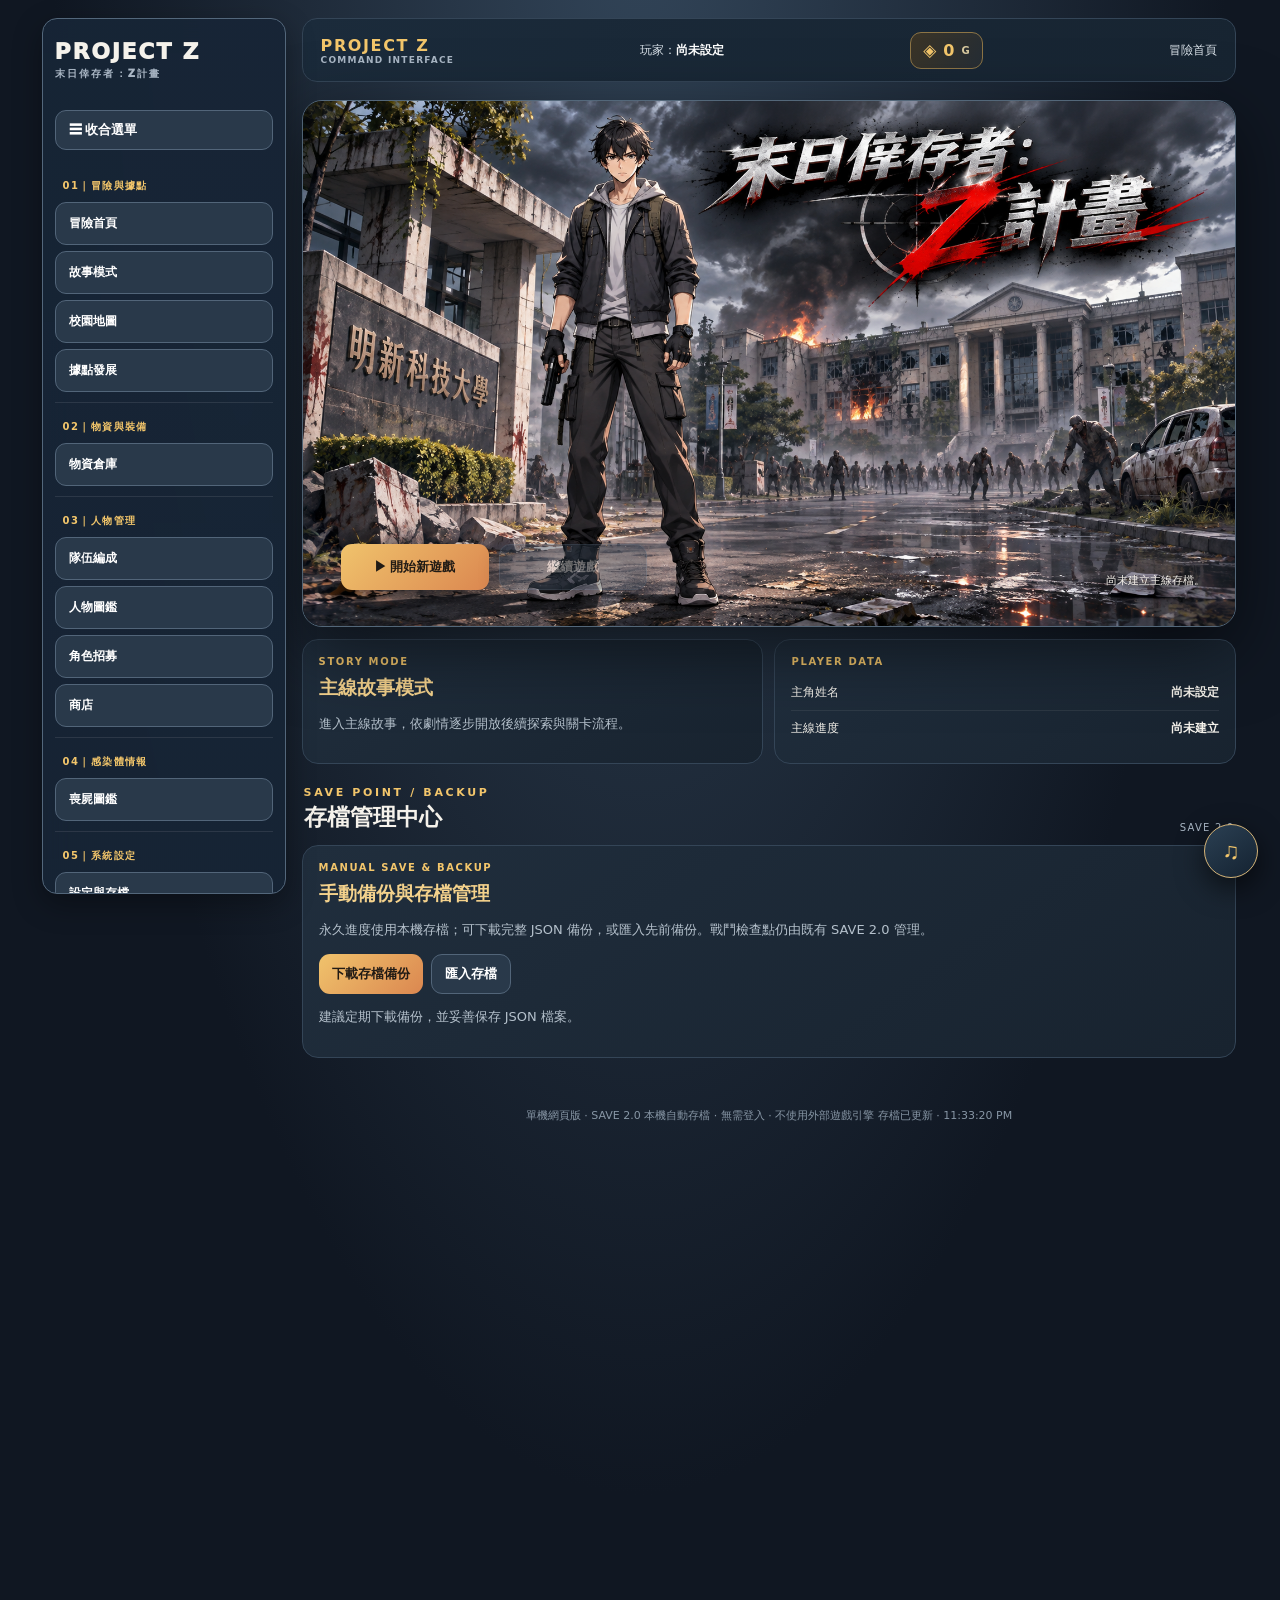
==== index.html @ 34a98084 "Clarify standard magazine cost for Hu special ammo" ====
<!doctype html>
<html lang="zh-Hant"><head><meta charset="utf-8"><meta name="viewport" content="width=device-width,initial-scale=1,maximum-scale=1,user-scalable=no"><meta name="theme-color" content="#101722"><title>末日倖存者：Z計畫</title>
<style>
:root{--text:#f5f2eb}
.top{position:sticky;top:0;z-index:100;padding:12px 14px;margin:0 -2px 16px;background:linear-gradient(180deg,#172536f5,#172536e8);border:1px solid #53677b;border-radius:15px;backdrop-filter:blur(14px);box-shadow:0 10px 30px #0005}
.logo{color:#f5f2eb;text-decoration:none;white-space:nowrap}.nav{justify-content:flex-end}.nav .btn{font-size:12px;padding:9px 12px;white-space:nowrap}
.homeHero{min-height:560px;grid-template-columns:minmax(0,1fr) minmax(360px,.92fr);background:linear-gradient(115deg,#1d2c3b,#14202c 64%,#27343c)}
.homeHero .heroText{padding:clamp(22px,3.5vw,48px)}.heroKicker{font-size:10px;letter-spacing:.2em;color:#a8bacb;margin-top:12px}.homeHero h1{font-size:clamp(38px,5.2vw,66px);letter-spacing:.04em}.homeHero h1 span{color:var(--gold)}.heroLead{max-width:560px}.playerCard{margin:12px 0 0;text-align:left}.panelEyebrow{font-size:10px;font-weight:900;letter-spacing:.16em;color:var(--gold);margin-bottom:8px}.playerCard p{margin:7px 0;color:#b9c6d2}.nameRow{display:flex;gap:8px;flex-wrap:wrap;margin-top:8px}.nameRow input{flex:1;min-width:160px;padding:11px 12px;border:1px solid var(--line);border-radius:10px;background:#111d29;color:#fff}.heroActions{display:flex;gap:9px;flex-wrap:wrap;margin-top:15px}.heroActions .btn{padding:12px 16px}.secondaryAction{background:#31465a;border-color:#71869a}.heroFootnote{font-size:10px!important;color:#92a4b5!important;margin:8px 0 0!important}
.campusArt{min-height:560px;background:linear-gradient(180deg,#53636a 0%,#394d54 47%,#253641 100%);isolation:isolate}.campusArt:before{background:linear-gradient(180deg,#a9b4b31a,#15232b66),repeating-linear-gradient(90deg,transparent 0 62px,#ffffff0a 63px 65px),repeating-linear-gradient(0deg,transparent 0 62px,#ffffff0a 63px 65px)}
.sceneLabel{position:absolute;z-index:5;top:22px;left:22px;right:22px;display:flex;justify-content:space-between;gap:10px;color:#f3eee3;font-size:10px;letter-spacing:.12em;text-shadow:0 2px 8px #000}.sceneLabel b{color:#f3c66b}.campusBuilding{position:absolute;z-index:1;background:linear-gradient(90deg,#263945,#647078 48%,#344650);border:2px solid #8b9b9c66;box-shadow:0 16px 35px #0005;display:grid;gap:8px;padding:15px 12px;grid-template-columns:repeat(4,1fr)}.campusBuilding i{background:linear-gradient(145deg,#a9b8b455,#263d4a);border:1px solid #c3d0ce55;min-height:28px}.buildingBack{top:115px;left:7%;width:84%;height:190px;transform:perspective(600px) rotateX(-3deg);opacity:.88}.buildingFront{top:265px;left:16%;width:70%;height:175px;grid-template-columns:repeat(4,1fr);background:linear-gradient(90deg,#243743,#778087 48%,#2c3e48)}.campusGround{position:absolute;z-index:2;bottom:0;left:0;right:0;height:32%;background:linear-gradient(180deg,#34464b,#172a34)}.campusRoad{position:absolute;z-index:3;bottom:-8%;left:34%;width:34%;height:47%;background:linear-gradient(90deg,#36434a,#667176 48%,#36434a);clip-path:polygon(38% 0,62% 0,100% 100%,0 100%);opacity:.8}.sceneZombie{z-index:4;top:46%;left:18%;transform:scale(.68)}.zombieTwo{left:78%;top:40%;transform:scale(.78)}.survivor{position:absolute;z-index:6;bottom:8%;left:49%;width:112px;height:220px;transform:translateX(-50%);filter:drop-shadow(0 12px 14px #0009)}.survivorHead{position:absolute;top:0;left:34px;width:46px;height:52px;border-radius:48% 48% 42% 42%;background:linear-gradient(90deg,#b98768,#e0b18d 55%,#926b59);border:4px solid #273642}.survivorBody{position:absolute;top:47px;left:17px;width:80px;height:112px;border-radius:25px 25px 12px 12px;background:linear-gradient(90deg,#172b3c,#526476 48%,#203345);border:2px solid #718394}.survivorPack{position:absolute;top:61px;left:0;width:27px;height:83px;border-radius:10px;background:linear-gradient(90deg,#19252b,#59645d);border:2px solid #83908a}.survivorLeg{position:absolute;top:150px;width:29px;height:68px;background:linear-gradient(90deg,#18232e,#65717b 55%,#202d38);border-radius:8px}.legOne{left:22px;transform:rotate(3deg)}.legTwo{right:19px;transform:rotate(-3deg)}.sceneVignette{position:absolute;z-index:7;inset:0;pointer-events:none;background:linear-gradient(90deg,#07121b55,transparent 28%,transparent 75%,#07121b55),linear-gradient(0deg,#07121b66,transparent 38%)}.sceneCaption{position:absolute;z-index:8;bottom:18px;left:20px;display:flex;flex-direction:column;gap:5px;text-shadow:0 2px 8px #000}.sceneCaption b{font-size:11px;letter-spacing:.22em;color:#f3c66b}.sceneCaption span{font-size:11px;color:#e2e8eb}
.homeSectionHead{display:flex;justify-content:space-between;align-items:end;margin:22px 2px 12px}.homeSectionHead h2{margin:3px 0 0;font-size:23px}.homeSectionHead>small{color:var(--muted);font-size:10px;letter-spacing:.12em}.homeTiles{display:grid;grid-template-columns:repeat(4,minmax(0,1fr));gap:11px}.homeTile{min-width:0;text-align:left;display:flex;flex-direction:column;align-items:flex-start;gap:7px;padding:17px;border:1px solid #40566a;border-radius:15px;background:linear-gradient(145deg,#223548,#172431);color:#f5f2eb;cursor:pointer;transition:transform .18s,border-color .18s,background .18s}.homeTile:hover{transform:translateY(-2px);border-color:var(--gold);background:linear-gradient(145deg,#2b4358,#1b2a39)}.tileIcon{font-size:25px;color:var(--gold)}.homeTile b{font-size:14px}.homeTile small{font-size:11px;line-height:1.55;color:#aebdca;min-height:34px}.tileLink{font-size:10px;color:var(--gold);margin-top:4px}.homeInfoGrid{display:grid;grid-template-columns:1.2fr .8fr;gap:11px;margin-top:12px}.situationCard h3,.saveManager h3{margin:4px 0 8px;color:#f3d28c}.situationCard p,.saveManager p{font-size:12px;line-height:1.7;color:#b9c6d2}.infoTags{display:flex;gap:6px;flex-wrap:wrap}.infoTags span{font-size:10px;padding:5px 8px;border-radius:8px;background:#ffffff0d;color:#c6d4df}.statusLine{display:flex;justify-content:space-between;gap:8px;padding:9px 0;border-bottom:1px solid #ffffff12;font-size:12px}.statusLine:last-child{border:0}.statusReady{color:#83d7a0}.statusPending{color:#f3c66b}.saveHeading{scroll-margin-top:95px}.saveManager{margin-bottom:18px}.saveActions{display:flex;gap:8px;flex-wrap:wrap}
@media(max-width:900px){.homeHero{grid-template-columns:1fr}.campusArt{grid-row:1;min-height:350px}.homeTiles{grid-template-columns:repeat(2,minmax(0,1fr))}.homeInfoGrid{grid-template-columns:1fr}}
@media(max-width:760px){.top{top:0;margin:0 0 12px;padding:10px;gap:9px}.nav{width:100%;flex-wrap:nowrap;overflow-x:auto;justify-content:flex-start;padding-bottom:3px}.nav .btn{flex:0 0 auto;font-size:11px;padding:9px 10px}.homeHero{grid-template-columns:1fr}.campusArt{min-height:300px;grid-row:1}.homeHero .heroText{padding:21px}.homeTiles{grid-template-columns:1fr 1fr}.homeTile{padding:13px}.homeSectionHead h2{font-size:20px}}
@media(max-width:430px){.homeTiles{grid-template-columns:1fr}.heroActions .btn{width:100%}.sceneLabel{left:13px;right:13px;top:13px}}
:root{--bg:#101722;--panel:#1b2734;--line:#344557;--gold:#f3c66b;--red:#ef6872;--green:#83d7a0;--muted:#aab7c5}*{box-sizing:border-box}body{margin:0;background:radial-gradient(ellipse at 50% -10%,#33465a,#101722 65%);color:#f5f2eb;font-family:system-ui,"Noto Sans TC",sans-serif}.app{width:min(94vw,1600px);max-width:1600px;margin:0 auto;padding:clamp(10px,1.5vw,22px)}.top{display:flex;justify-content:space-between;align-items:center;gap:12px;margin-bottom:14px}.logo{font-weight:1000;letter-spacing:.08em;font-size:20px}.logo small{display:block;font-size:10px;color:#aab7c5;letter-spacing:.22em}.nav{display:flex;gap:7px;flex-wrap:wrap}.btn{border:1px solid #526579;border-radius:11px;background:#29394a;color:#fff;padding:10px 13px;font-weight:750;cursor:pointer}.btn.primary{background:linear-gradient(135deg,#f0c36c,#db8750);color:#211b15;border:0}.btn:disabled{opacity:.35}.btn.active{border-color:var(--gold);color:var(--gold)}.screen{display:none}.screen.active{display:block}.hero{border:1px solid #526579;border-radius:22px;overflow:hidden;min-height:520px;display:grid;grid-template-columns:1.1fr .9fr;background:linear-gradient(120deg,#202f3d,#17222e 60%,#3b3330);box-shadow:0 20px 70px #0006}.heroText{padding:clamp(24px,5vw,58px);display:flex;flex-direction:column;justify-content:center}.eyebrow{color:var(--gold);font-size:11px;letter-spacing:.24em;font-weight:900}.hero h1{font-size:clamp(38px,6vw,70px);line-height:1.05;margin:14px 0}.hero p{color:#c1cbd5;line-height:1.8;max-width:480px}.heroArt{position:relative;min-height:400px;background:radial-gradient(ellipse at 55% 48%,#69796a,#3c504e 35%,#222d36 70%);overflow:hidden}.heroArt:before{content:"";position:absolute;inset:0;background:repeating-linear-gradient(90deg,transparent 0 68px,#ffffff08 69px 71px),repeating-linear-gradient(0deg,transparent 0 68px,#ffffff08 69px 71px)}.sil{position:absolute;bottom:55px;width:82px;height:190px;border-radius:42px 42px 22px 22px;background:linear-gradient(90deg,#263340,#b8a18d 45%,#354454);box-shadow:0 15px 30px #0008}.sil:before{content:"";position:absolute;width:70px;height:70px;border-radius:50%;background:#e7c4a4;top:-48px;left:6px;border:7px solid #35414b}.sil:after{content:"";position:absolute;width:120px;height:15px;background:#202b35;top:62px;left:28px;transform:rotate(-18deg);border-radius:8px}.s1{left:18%;transform:scale(.85)}.s2{left:42%;z-index:2}.s3{left:67%;transform:scale(.92)}.zombie{position:absolute;width:42px;height:66px;border-radius:45% 45% 30% 30%;background:#758c75;box-shadow:inset 0 12px #a6b79a,0 10px 20px #0008;top:90px;left:15%}.zombie:after{content:"";position:absolute;width:6px;height:6px;background:#a62e3a;top:22px;left:12px;box-shadow:13px 0 #a62e3a}.z2{left:58%;top:45px;transform:scale(1.3)}.z3{left:80%;top:155px;transform:scale(.8)}.stats{display:flex;gap:9px;flex-wrap:wrap;margin:18px 0}.stat{background:#ffffff0d;border:1px solid #ffffff18;padding:9px 13px;border-radius:12px;color:#b9c5d0;font-size:12px}.stat b{color:var(--gold);font-size:17px;display:block}.sectionTitle{display:flex;justify-content:space-between;align-items:end;margin:8px 0 14px}.sectionTitle h2{margin:0;font-size:25px}.sectionTitle small{color:var(--muted)}.cards{display:grid;grid-template-columns:repeat(3,1fr);gap:12px}.card{background:linear-gradient(145deg,#202e3d,#18232f);border:1px solid var(--line);border-radius:16px;padding:16px}.card h3{margin:0 0 6px;color:#f4d28c}.card p{color:#b5c1cc;font-size:13px;line-height:1.6}.battleGrid{display:grid;grid-template-columns:minmax(0,1fr) minmax(270px,28%);gap:clamp(10px,1.2vw,18px);align-items:start}.arena{position:relative;width:100%;aspect-ratio:16/9;height:auto;min-height:0;border:2px solid #536779;border-radius:18px;overflow:hidden;background:#555d59}.arena canvas{width:100%;height:100%;display:block;touch-action:manipulation;cursor:crosshair}.skill:disabled{filter:saturate(.35);cursor:not-allowed}.unit.down .portrait{filter:grayscale(1);border-color:var(--red)}.unit.down .bar i{background:var(--red)}.hud{display:flex;gap:7px;flex-wrap:wrap;margin-bottom:10px;align-items:center}.hud span{white-space:nowrap}.hud span{background:#1b2937;border:1px solid var(--line);border-radius:9px;padding:7px 10px;font-size:12px}.side{display:flex;flex-direction:column;gap:10px;min-width:0}.panel{min-width:0}.panel{background:#1b2734;border:1px solid var(--line);border-radius:15px;padding:13px}.panel h3{margin:0 0 10px;color:var(--gold);font-size:14px}.unit{display:flex;align-items:center;gap:9px;margin:10px 0}.portrait{width:40px;height:44px;border-radius:11px;border:2px solid #d8bd8a;background:linear-gradient(145deg,#f0d0b0,#936f7b);display:grid;place-items:center;color:#302631;font-weight:900}.unitInfo{flex:1;font-size:12px}.unitInfo small{display:block;color:var(--muted);font-size:10px}.bar{height:5px;background:#43505d;border-radius:9px;margin-top:5px;overflow:hidden}.bar i{display:block;height:100%;background:var(--green)}.skills{display:grid;grid-template-columns:1fr 1fr;gap:7px}.skill{font-size:12px;padding:10px 4px}.skill small{display:block;color:#c8bda8;font-size:10px;margin-top:3px}.log{font-size:11px;color:#c1ccd6;line-height:1.55;max-height:120px;overflow:auto}.overlay{position:absolute;inset:0;display:flex;align-items:center;justify-content:center;background:#08111dcc;padding:18px;text-align:center}.overlay[hidden]{display:none}.dialog{max-width:370px;background:#1b2937;border:1px solid #607184;border-radius:18px;padding:24px;box-shadow:0 20px 60px #0009}.dialog h2{font-size:30px;margin:0 0 8px}.dialog p{color:#c0cbd5;line-height:1.65}.footer{color:#8796a5;text-align:center;font-size:11px;margin:14px}.mission{display:flex;gap:12px;align-items:center}.mission .badge{font-size:30px}.mission .btn{margin-left:auto}.notice{color:#9fb0bf;font-size:12px;line-height:1.6}@media(max-width:1050px){.app{width:96vw}.battleGrid{grid-template-columns:minmax(0,1fr) 250px}}@media(max-width:760px){.app{width:100%;padding:9px}.hero{grid-template-columns:1fr}.heroArt{min-height:260px;grid-row:1}.heroText{padding:24px}.battleGrid{grid-template-columns:1fr}.side{display:grid;grid-template-columns:1fr 1fr}.side .roster{grid-column:1/-1}.cards{grid-template-columns:1fr}.top{align-items:flex-start;flex-direction:column}.mission{align-items:flex-start}.mission .btn{margin-left:0}}

.archivePortraitWrap{width:100%;height:250px;margin:0 0 12px;border:1px solid #53677b;border-radius:12px;background:radial-gradient(ellipse at center,#344657 0%,#172330 75%);display:flex;align-items:center;justify-content:center;overflow:hidden}.archivePortrait{display:block;width:100%;height:100%;object-fit:contain;object-position:center bottom}.archiveMainSlot{min-height:0}.archivePortraitDetail{height:min(560px,70vh);max-width:520px;margin:10px auto 16px}.archivePortraitDetail .archivePortrait{object-fit:contain}
.archiveProfileTabs{display:flex;gap:8px;flex-wrap:wrap;margin:12px 0}.archiveProfileTabs .btn{flex:1;min-width:110px}.archiveProfilePane{min-width:0}
/* Unified character profile rows; preserve the original two-column profile layout */
#archiveSlots .archiveProfileData>p{margin:0 0 8px;padding:9px 11px;border:1px solid rgba(160,180,198,.16);border-radius:9px;background:rgba(255,255,255,.035);color:#c1cbd5;font-size:13px;line-height:1.75;overflow-wrap:anywhere}
#archiveSlots .archiveProfileData>p b{color:#f3d18a;font-weight:800}.archiveSkillPanel{margin:0;padding:18px;border:1px solid #65788b;border-radius:15px;background:linear-gradient(145deg,#1b2a38,#121e29)}
.unifiedSkillPanel{display:flex;flex-direction:column;gap:12px}.unifiedSkillSummary h4{margin:0 0 5px}.unifiedSkillSummary p{margin:0;color:#9eafbf;font-size:13px}.unifiedSkillPanel h5{margin:4px 0 0;font-size:14px;color:#f1c66f}.unifiedSkillTiers{display:grid;grid-template-columns:1fr;gap:8px}.unifiedSkillTier{padding:10px 12px;border:1px solid rgba(255,255,255,.10);border-radius:10px;background:rgba(255,255,255,.025)}.unifiedSkillTier.unlocked{border-color:rgba(94,190,145,.38);background:rgba(54,130,92,.09)}.unifiedSkillTier.current{box-shadow:inset 3px 0 #e7bd70;border-color:rgba(231,189,112,.55)}.unifiedSkillLevel{color:#f1c66f}.unifiedSkillBadge{font-size:12px;color:#f1c66f;border:1px solid rgba(241,198,111,.35);background:rgba(241,198,111,.08);border-radius:999px;padding:5px 10px;white-space:nowrap}.unifiedSkillProgress{height:7px;border-radius:99px;background:rgba(255,255,255,.1);overflow:hidden}.unifiedSkillProgress span{display:block;height:100%;border-radius:inherit;background:linear-gradient(90deg,#36b982,#e7bd70);transition:width .2s ease}.unifiedSkillTierHead{display:flex;justify-content:space-between;align-items:center;gap:10px;font-size:13px}.unifiedSkillTierHead span{font-size:11px;color:#9eafbf;white-space:nowrap}.unifiedSkillTier.unlocked .unifiedSkillTierHead span{color:#8bd5aa}.unifiedSkillTier p{margin:6px 0 0;color:#c5d0dc;font-size:13px;line-height:1.55}.unifiedSkillCurrent{padding:11px 13px;border-radius:10px;background:rgba(241,198,111,.08);border:1px solid rgba(241,198,111,.22)}.unifiedSkillCurrent h5{margin:0 0 7px}.unifiedSkillCurrent ul{margin:0;padding-left:19px;color:#d9e2eb;font-size:13px;line-height:1.65}.unifiedSkillRule{margin:0;color:#9eafbf;font-size:12px;line-height:1.6}.unifiedSkillUpgrade{display:flex;justify-content:space-between;align-items:center;gap:12px;padding-top:10px;border-top:1px solid rgba(255,255,255,.1)}.unifiedSkillUpgrade span{font-size:13px;font-weight:700}.unifiedSkillUpgrade small{display:block;margin-top:4px;color:#9eafbf;font-weight:400}.unifiedSkillNotice{margin:0;padding:10px 12px;border-radius:9px;background:rgba(255,255,255,.04);color:#c5d0dc;font-size:13px}@media(max-width:640px){.unifiedSkillUpgrade{align-items:stretch;flex-direction:column}.unifiedSkillUpgrade .btn{width:100%}}
.skillDialog{position:fixed;inset:0;z-index:1600;display:flex;align-items:center;justify-content:center;padding:clamp(10px,3vw,30px);background:#050b12d9;backdrop-filter:blur(9px);animation:skillDialogFade .18s ease-out}
.skillDialog[hidden]{display:none}
.skillDialogWindow{width:min(900px,96vw);max-height:min(90vh,900px);display:flex;flex-direction:column;overflow:hidden;border:1px solid #71869a;border-radius:20px;background:linear-gradient(145deg,#223346,#111d29);box-shadow:0 28px 90px #000c;animation:skillDialogRise .22s ease-out}
.skillDialogHeader,.skillDialogFooter{display:flex;align-items:center;justify-content:space-between;gap:12px;padding:14px 18px;background:#101b27;border-bottom:1px solid #ffffff18}
.skillDialogHeader strong{color:#f3d18a;font-size:18px}.skillDialogHeader small{display:block;color:#aab7c5;font-size:10px;letter-spacing:.12em;margin-top:3px}
.skillDialogClose{width:38px;height:38px;border:1px solid #607488;border-radius:10px;background:#26394b;color:#fff;font-size:24px;cursor:pointer}
.skillDialogBody{padding:clamp(12px,2.5vw,24px);overflow:auto;overscroll-behavior:contain}
.skillDialogFooter{justify-content:flex-end;border-top:1px solid #ffffff18;border-bottom:0}
.skillDialogBody .archiveSkillPanel{margin:0}
@keyframes skillDialogFade{from{opacity:0}to{opacity:1}}
@keyframes skillDialogRise{from{opacity:.7;transform:translateY(14px) scale(.985)}to{opacity:1;transform:translateY(0) scale(1)}}
@media(max-width:600px){.skillDialog{padding:8px;align-items:flex-end}.skillDialogWindow{width:100%;max-height:94vh;border-radius:18px 18px 12px 12px}.skillDialogHeader,.skillDialogFooter{padding:11px 13px}.skillProgress{grid-template-columns:repeat(2,minmax(0,1fr))}.skillDialogBody{padding:12px}}
.archiveSkillPanel h4{margin:0 0 8px;color:#f3d18a;font-size:17px}
.archiveSkillPanel p{margin:6px 0}
.skillProgress{display:grid;grid-template-columns:repeat(5,minmax(0,1fr));gap:8px;margin:14px 0}
.skillTier{padding:10px 7px;border:1px solid #526579;border-radius:10px;background:#111d28;text-align:center;font-size:11px}
.skillTier.active{border-color:#e7bd70;background:#3a3020}
.skillTier strong{display:block;color:#f1d18e;font-size:13px;margin-bottom:4px}
.skillUpgradeAction{display:flex;align-items:center;justify-content:space-between;gap:12px;flex-wrap:wrap;margin-top:12px}
.skillUpgradeAction .btn{min-width:170px}
@media(max-width:560px){.skillProgress{grid-template-columns:repeat(2,minmax(0,1fr))}}
.archiveGrid{display:grid;grid-template-columns:repeat(3,minmax(0,1fr));gap:12px}.zombieArchiveSummary{display:flex;justify-content:space-between;align-items:center;gap:18px;margin-bottom:14px}.zombieArchiveSummary h3{color:var(--gold);margin:0 0 6px}.zombieArchiveSummary p{color:var(--muted);font-size:12px;line-height:1.6;margin:0}.zombieArchiveStats{display:grid;grid-template-columns:repeat(4,minmax(64px,1fr));gap:8px}.zombieArchiveStats span{display:grid;gap:3px;padding:10px 12px;border:1px solid var(--line);border-radius:10px;background:#101c28;text-align:center}.zombieArchiveStats b{color:var(--gold);font-size:19px}.zombieArchiveStats small{color:var(--muted);font-size:10px}.zombieArchiveTabs{display:flex;gap:8px;overflow-x:auto;padding:2px 1px 10px;margin-bottom:12px;scrollbar-width:thin}.zombieArchiveTab{flex:0 0 auto;border:1px solid var(--line);border-radius:10px;padding:9px 13px;background:#172330;color:#c1cbd5;font:inherit;font-size:12px;font-weight:750;cursor:pointer;white-space:nowrap}.zombieArchiveTab[aria-pressed="true"]{border-color:var(--gold);background:#d9a84e22;color:var(--gold)}.zombieArchiveGrid{display:grid;grid-template-columns:repeat(3,minmax(0,1fr));gap:12px}.zombieArchiveCard{display:grid;grid-template-columns:118px minmax(0,1fr);gap:12px;align-items:center;min-height:166px;padding:12px;border:1px solid var(--line);border-radius:15px;background:linear-gradient(145deg,#202e3d,#18232f)}.zombieArchiveArt{height:142px;display:flex;align-items:center;justify-content:center;border-radius:10px;background:radial-gradient(ellipse at center,#43505a,#1b2734 72%);overflow:hidden}.zombieArchiveArt img{width:100%;height:100%;object-fit:contain;filter:drop-shadow(0 7px 9px #0008)}.zombieArchiveCard.locked .zombieArchiveArt img{filter:brightness(0)}.zombieArchiveInfo h3{margin:0 0 5px;color:#f3d28f;font-size:15px}.zombieArchiveInfo p{margin:5px 0;color:#b5c1cc;font-size:11px;line-height:1.55}.zombieArchiveInfo .archiveTag{margin:2px 0}.zombieArchiveReward{color:var(--gold);font-weight:850;font-size:12px;display:flex;align-items:center;flex-wrap:wrap;column-gap:18px;row-gap:10px;margin-top:16px}.zombieClaimBtn{margin:0;padding:12px 20px;min-height:44px;font-size:12px;line-height:1.2;white-space:nowrap;flex:0 0 auto}.zombieArchiveCard.locked .zombieArchiveReward{color:#9aa8b5}@media(max-width:650px){.zombieArchiveReward{flex-direction:column;align-items:flex-start;row-gap:10px}.zombieClaimBtn{margin-top:0}}@media(max-width:1050px){.zombieArchiveGrid{grid-template-columns:repeat(2,minmax(0,1fr))}.zombieArchiveSummary{align-items:flex-start;flex-direction:column}}@media(max-width:650px){.zombieArchiveGrid{grid-template-columns:1fr}.zombieArchiveCard{grid-template-columns:104px minmax(0,1fr)}.zombieArchiveStats{width:100%;grid-template-columns:repeat(4,minmax(0,1fr))}.zombieArchiveStats span{padding:8px 4px}}.archiveSlot{background:linear-gradient(145deg,#202e3d,#18232f);border:1px solid var(--line);border-radius:16px;padding:15px;min-height:160px}.archiveSlot h3{margin:0 0 8px;color:#f4d28c}.archiveSlot p{font-size:12px;color:#b5c1cc;line-height:1.6}.archiveIcon{width:58px;height:66px;border:1px solid #627488;border-radius:13px;background:linear-gradient(145deg,#344657,#1a2632);display:grid;place-items:center;font-size:26px;margin-bottom:10px}.archiveTools{display:grid;grid-template-columns:minmax(0,1fr) minmax(0,2fr);gap:12px;align-items:start}.archiveChoice{border:1px solid var(--line);border-radius:14px;padding:14px;background:#172330}.archiveChoice h3{color:var(--gold);margin:0 0 8px}.archiveChoice p{font-size:13px;line-height:1.65;color:#c1cbd5}.archiveChoice .btn{margin-top:8px}.archiveMeta{font-size:11px;color:var(--muted)}.archiveSlot.selected{border-color:var(--gold);box-shadow:0 0 0 1px #f3c66b44}.archiveTag{display:inline-block;padding:4px 8px;border-radius:8px;background:#ffffff12;color:#d8cba9;font-size:10px;margin:2px}@media(max-width:760px){.archiveGrid{grid-template-columns:repeat(2,minmax(0,1fr))}.archiveTools{grid-template-columns:1fr}}

.storyIntro{display:grid;grid-template-columns:1.2fr .8fr;gap:12px;margin-bottom:14px}.storyPanel{background:linear-gradient(145deg,#202e3d,#18232f);border:1px solid var(--line);border-radius:16px;padding:16px}.storyPanel h3{margin:0 0 8px;color:#f4d28c}.storyPanel p{color:#b5c1cc;font-size:13px;line-height:1.7}.storyMap{display:grid;grid-template-columns:repeat(4,minmax(0,1fr));gap:9px}.storyArea{border:1px solid var(--line);border-radius:13px;padding:12px;background:#172330;min-height:105px}.storyArea b{display:block;color:#f4d28c;margin:5px 0}.storyArea small{color:var(--muted);line-height:1.5}.storyArea .areaState{font-size:10px;color:#9fc6df}.storyMissions{display:grid;grid-template-columns:repeat(2,minmax(0,1fr));gap:9px}.storyArea.selected{border-color:var(--gold);box-shadow:0 0 0 1px #f3c66b44}.storyMission.areaMatch{border-color:var(--gold);box-shadow:0 0 0 1px #f3c66b33}.storyMission button:disabled{opacity:.45;cursor:not-allowed}.storyMission{background:#172330;border:1px solid var(--line);border-radius:12px;padding:12px}.storyMission b{color:#f4d28c}.storyMission p{font-size:12px;color:#b5c1cc;line-height:1.6;margin:6px 0}.storyMission small{color:#9eacba}.storyMissionActions{display:flex;align-items:center;justify-content:space-between;gap:8px;flex-wrap:wrap;margin-top:10px}.missionMeta{display:block;color:#9fc6df;font-size:10px;margin:5px 0}.missionGroupHead{grid-column:1/-1;display:flex;align-items:center;justify-content:space-between;margin:8px 0 0;padding:9px 12px;border-left:3px solid var(--gold);background:#ffffff08;color:#f4d28c}.missionGroupHead small{color:var(--muted);font-size:10px}.missionSubGrid{grid-column:1/-1;display:grid;grid-template-columns:repeat(3,minmax(0,1fr));gap:10px}.missionSubGrid .card{min-width:0}.storyNote{border-left:3px solid var(--gold);padding:9px 12px;background:#ffffff08;color:#c4ced7;font-size:12px;line-height:1.7}.storyProgressBar{margin:0 0 12px;padding:12px 14px;border:1px solid var(--line);border-radius:12px;background:#172330}.storyProgressBar>div:first-child{display:flex;justify-content:space-between;gap:10px;color:#dce5ed;font-size:12px;margin-bottom:8px}.storyProgressBar span{color:var(--gold)}.storyProgressTrack{height:6px;border-radius:99px;background:#344557;overflow:hidden}.storyProgressTrack i{display:block;width:0;height:100%;background:linear-gradient(90deg,#d89b45,#f3d18a);border-radius:99px;transition:width .25s}.storyMission{display:flex;flex-direction:column;gap:8px;min-height:150px;padding:14px}.storyMissionHead{display:flex;align-items:center;justify-content:space-between;gap:8px}.storyMissionTitle{font-weight:800;color:#f4d28c}.storyMissionState{font-size:10px;color:#9fc6df;border:1px solid #52677b;border-radius:99px;padding:3px 8px;white-space:nowrap}.storyMissionState.done{color:#9de0b2;border-color:#47765b}.storyMissionSummary{font-size:12px;color:#c3ced8;line-height:1.5;margin:0}.storyMissionMeta{display:flex;justify-content:space-between;gap:8px;flex-wrap:wrap;color:#9eacba;font-size:10px}.storyMissionActions{display:flex;justify-content:space-between;align-items:center;gap:8px;margin-top:auto;padding-top:8px;border-top:1px solid #ffffff12}.storyMissionActions .btn{padding:8px 12px;font-size:12px}.missionDetailDialog{position:fixed;inset:0;z-index:10020;display:grid;place-items:center;padding:18px;background:#050a10d9;backdrop-filter:blur(8px)}.missionDetailDialog[hidden]{display:none}.missionDetailWindow{width:min(680px,96vw);max-height:min(82vh,760px);overflow:auto;border:1px solid #596e82;border-radius:18px;background:linear-gradient(145deg,#202e3d,#111b27);box-shadow:0 24px 90px #000b;padding:clamp(18px,3vw,28px)}.missionDetailTop{display:flex;align-items:flex-start;justify-content:space-between;gap:12px}.missionDetailTop small{color:var(--gold);font-size:10px;letter-spacing:.12em}.missionDetailTop h2{margin:6px 0 14px;font-size:clamp(21px,3vw,28px)}.missionDetailClose{border:1px solid #63778b;background:#ffffff10;color:#fff;border-radius:9px;width:34px;height:34px;font-size:20px;cursor:pointer}.missionDetailBody{color:#d0d9e1;font-size:13px;line-height:1.85;white-space:pre-line}.missionDetailActions{display:flex;justify-content:flex-end;gap:8px;flex-wrap:wrap;margin-top:18px}@media(max-width:760px){.storyMissionActions{align-items:center}.storyMissionActions .btn{width:auto;flex:1}.storyMission{min-height:0}}@media(max-width:900px){.missionSubGrid{grid-template-columns:repeat(2,minmax(0,1fr))}}@media(max-width:760px){.storyIntro{grid-template-columns:1fr}.storyMap{grid-template-columns:repeat(2,minmax(0,1fr))}.storyMissions{grid-template-columns:1fr}.missionSubGrid{grid-template-columns:1fr}.storyMissionActions{align-items:stretch}.storyMissionActions .btn{width:100%}}

.storyCutscene{position:fixed;inset:0;z-index:9999;background:radial-gradient(ellipse at 50% 35%,#26394b,#070d14 78%);display:flex;align-items:center;justify-content:center;padding:20px}.storyCutscene[hidden]{display:none}.storyCutsceneBox{width:min(760px,96vw);border:1px solid #718397;border-radius:20px;background:linear-gradient(145deg,#202f3e,#111b27);padding:clamp(22px,5vw,44px);box-shadow:0 25px 90px #000b}.storyCutsceneEyebrow{color:var(--gold);font-size:11px;letter-spacing:.2em;font-weight:900}.storyCutsceneBox h2{font-size:clamp(25px,4vw,38px);margin:12px 0}.storyCutsceneBox p{font-size:clamp(15px,2vw,18px);line-height:2;color:#d4dde5;min-height:100px;white-space:pre-line}.storyCutsceneFooter{display:flex;justify-content:space-between;align-items:center;gap:12px;flex-wrap:wrap;margin-top:22px}.storyCutsceneFooter small{color:#9eacba}
/* PROJECT Z UI 1.0 · Fixed desktop rail and mobile bottom navigation */
.app{display:grid;grid-template-columns:230px minmax(0,1fr);align-items:start;gap:16px}.top{grid-column:1;grid-row:1 / span 20;position:sticky;top:12px;height:calc(100vh - 24px);display:flex;flex-direction:column;align-items:stretch;justify-content:flex-start;padding:18px 12px}.logo{white-space:normal;margin-bottom:18px}.nav{display:flex;flex-direction:column;align-items:stretch;justify-content:flex-start;gap:8px}.nav .btn{text-align:left;padding:12px 13px}.screen{grid-column:2}.screen.active{min-width:0}.homeHero{grid-template-columns:minmax(0,1fr) minmax(300px,.92fr)}.homeTiles{grid-template-columns:repeat(2,minmax(0,1fr))}.homeInfoGrid{grid-template-columns:1.2fr .8fr}.missionSubGrid{grid-template-columns:repeat(2,minmax(0,1fr))}
@media(max-width:1050px){.app{grid-template-columns:190px minmax(0,1fr);gap:12px}.top{padding:14px 9px}.nav .btn{font-size:11px;padding:10px 9px}.homeHero{grid-template-columns:1fr}.campusArt{grid-row:1}.homeInfoGrid{grid-template-columns:1fr}}
@media(max-width:760px){.app{display:block;padding:9px 9px 92px}.top{position:fixed;left:9px;right:9px;bottom:8px;top:auto;z-index:1000;height:auto;display:block;padding:8px;margin:0;border-radius:14px;background:#172536f5;box-shadow:0 10px 30px #0009}.logo{display:none}.nav{display:flex;flex-direction:row;flex-wrap:nowrap;overflow-x:auto;justify-content:flex-start;gap:6px;padding:0 0 2px}.nav .btn{flex:0 0 auto;text-align:center;padding:10px 11px;font-size:11px}.screen{width:100%}.homeHero{grid-template-columns:1fr}.homeTiles{grid-template-columns:repeat(2,minmax(0,1fr))}.missionSubGrid{grid-template-columns:1fr}}
@media(max-width:430px){.homeTiles{grid-template-columns:1fr}.nav .btn{font-size:10px;padding:9px 10px}}
.top{display:grid;grid-template-columns:220px minmax(0,1fr);align-items:center;gap:16px}.nav{justify-content:flex-end;gap:7px}.storyArea{min-height:116px;color:inherit;text-align:left;cursor:pointer;width:100%;font:inherit}.storyArea:hover,.storyArea:focus-visible{border-color:var(--gold);background:#223548}#combatRosterCards{grid-template-columns:repeat(5,minmax(0,1fr));gap:8px}#combatRosterCards .card{text-align:center;padding:10px}#combatRosterCards .portrait{margin:0 auto 8px}.screen{animation:screenFade .22s ease both}@keyframes screenFade{from{opacity:.55;transform:translateY(4px)}to{opacity:1;transform:translateY(0)}}@media(max-width:1050px){.top{grid-template-columns:1fr}#combatRosterCards{grid-template-columns:repeat(3,minmax(0,1fr))}}@media(max-width:760px){.top{display:flex;flex-direction:column;align-items:stretch}.nav{width:100%;display:flex;flex-wrap:nowrap;overflow-x:auto;justify-content:flex-start}.nav .btn{flex:0 0 auto}#combatRosterCards{grid-template-columns:repeat(2,minmax(0,1fr))}.storyMissions{grid-template-columns:1fr}}@media(max-width:430px){.nav .btn{font-size:11px;padding:9px 10px}}

/* PROJECT Z UI FINAL 1.1 */
.app{width:96%;max-width:1800px;grid-template-columns:240px minmax(0,1fr);gap:18px;padding:18px}
.top{grid-column:1;grid-row:1 / span 30;display:flex;flex-direction:column;align-items:stretch;justify-content:flex-start;position:sticky;top:12px;height:calc(100vh - 24px);overflow:auto;padding:18px 12px}
.logo{white-space:normal;margin:0 0 16px}
.railToggle{display:block;margin:0 0 12px;text-align:left}
.nav{display:flex;flex-direction:column;align-items:stretch;justify-content:flex-start;gap:12px}
.navGroup{display:flex;flex-direction:column;gap:5px;padding:0 0 10px;border-bottom:1px solid #ffffff16}
.navGroupTitle{padding:5px 9px;color:var(--gold);font-size:10px;font-weight:900;letter-spacing:.12em}
.nav .btn{text-align:left;white-space:normal;padding:10px 11px;font-size:12px}
.nav .navPlanned{opacity:.48;cursor:not-allowed;border-style:dashed}.baseFeatureGrid{display:grid;grid-template-columns:repeat(3,minmax(0,1fr));gap:12px;margin-top:12px}.baseState{display:inline-block;color:#f3c66b;font-size:11px;border:1px solid #8b7041;border-radius:8px;padding:5px 8px}@media(max-width:900px){.baseFeatureGrid{grid-template-columns:repeat(2,minmax(0,1fr))}}@media(max-width:560px){.baseFeatureGrid{grid-template-columns:1fr}}
.globalStatus{grid-column:2;grid-row:1;min-height:64px;display:flex;align-items:center;justify-content:space-between;gap:14px;padding:12px 18px;margin-bottom:0;border:1px solid var(--line);border-radius:15px;background:linear-gradient(110deg,#1b2b3b,#172431);color:#dce4eb}
.globalStatus small{display:block;color:var(--muted);font-size:9px;letter-spacing:.14em}
.statusBrand{font-weight:900;color:var(--gold);letter-spacing:.1em}
.globalPlayer,.globalContext{font-size:12px}
.globalPlayer b{color:#fff}
.globalGold{display:flex;align-items:center;gap:7px;padding:8px 12px;border:1px solid #8c7445;border-radius:11px;background:linear-gradient(120deg,#3b3426,#252d35);color:var(--gold);font-weight:900;white-space:nowrap;font-variant-numeric:tabular-nums}
.globalGold .goldIcon{font-size:17px;line-height:1}.globalGold small{display:inline;color:#d8c99f;font-size:10px;letter-spacing:.08em}
.screen{grid-column:2;grid-row:2;min-width:0}
.footer{grid-column:2;grid-row:3}
.app.rail-collapsed{grid-template-columns:72px minmax(0,1fr)}
.rail-collapsed .top{padding:14px 7px}
.rail-collapsed .logo{font-size:0}
.rail-collapsed .logo small{font-size:0}
.rail-collapsed .railToggle{font-size:0;text-align:center;padding:10px 4px}
.rail-collapsed .railToggle:after{content:"☰";font-size:17px}
.rail-collapsed .navGroupTitle{font-size:0;padding:3px}
.rail-collapsed .nav .btn{font-size:0;text-align:center;padding:10px 3px}
.rail-collapsed .nav .btn:before{content:"•";font-size:18px}
@media(max-width:1050px){.app{grid-template-columns:205px minmax(0,1fr);gap:12px}.top{padding:14px 9px}.globalStatus{flex-wrap:wrap}}
@media(max-width:760px){.app{display:block;width:100%;padding:9px 9px 92px}.top{position:fixed;left:9px;right:9px;bottom:8px;top:auto;z-index:1000;height:auto;max-height:42vh;display:block;padding:8px;margin:0;overflow:auto}.logo{display:none}.railToggle{display:none}.nav{display:flex;flex-direction:row;flex-wrap:nowrap;overflow-x:auto;gap:6px}.navGroup{flex:0 0 auto;display:flex;flex-direction:row;align-items:center;border:0;padding:0;gap:5px}.navGroupTitle{display:none}.nav .btn{flex:0 0 auto;text-align:center;padding:10px;font-size:11px}.nav .navPlanned{display:none}.globalStatus{min-height:52px;margin-bottom:12px;padding:10px}.screen{width:100%}.footer{margin-bottom:10px}}


/* PROJECT Z MAIN MENU FINAL 2026-11 */
.app{width:min(96vw,1800px);max-width:1800px;grid-template-columns:240px minmax(0,1fr);gap:18px}
.top{grid-template-columns:1fr;align-items:stretch;gap:14px;min-width:0}
.logo{font-size:22px;line-height:1.35}
.nav{display:flex;flex-direction:column;align-items:stretch;justify-content:flex-start;gap:14px}
.navGroup{display:flex;flex-direction:column;gap:6px;padding-bottom:10px;border-bottom:1px solid #ffffff18}
.navGroupTitle{font-size:10px;letter-spacing:.14em;color:var(--gold);font-weight:900;padding:3px 8px}
.nav .btn{text-align:left;width:100%;padding:12px 13px}
.nav .btn.active{background:linear-gradient(100deg,#59472b,#29394a);border-color:var(--gold);color:#ffe0a0}
.homeHero{grid-template-columns:minmax(0,48fr) minmax(0,52fr);min-height:580px}
.homeHero .heroText{min-width:0}
.homeHero .heroArt,.campusArt{min-height:580px}
.homeHero .heroActions{display:flex;gap:10px;flex-wrap:wrap;margin-top:22px}
.homeHero .heroActions .btn{min-width:160px;padding:14px 18px}
.homeHero .heroFootnote{font-size:11px;color:#9fb0bf;margin-top:12px}
.homeHero h1{font-size:clamp(34px,4.2vw,58px)}
.homeHero .heroLead{font-size:14px;line-height:1.9}
.homeInfoGrid{grid-template-columns:1fr 1fr}
#newGameDialog{position:fixed;inset:0;z-index:12000;background:#050b12d9;display:none;align-items:center;justify-content:center;padding:18px}
#newGameDialog.open{display:flex}
.newGameBox{width:min(520px,96vw);background:linear-gradient(145deg,#223548,#121e2b);border:1px solid #6b8094;border-radius:20px;padding:26px;box-shadow:0 24px 90px #000b}
.newGameBox h2{margin:0 0 6px;color:#f5d28d}.newGameBox p{color:#c0ccd7;line-height:1.7;font-size:13px}
.newGameBox label{display:block;color:#f0d59b;font-size:12px;margin:18px 0 7px}
.newGameBox input{width:100%;padding:13px;border:1px solid #536b80;border-radius:10px;background:#101b27;color:white;font-size:16px}
.newGameActions{display:flex;gap:9px;justify-content:flex-end;flex-wrap:wrap;margin-top:20px}
#continueGame:disabled{opacity:.38;cursor:not-allowed}
@media(max-width:1050px){.app{grid-template-columns:205px minmax(0,1fr)}.homeHero{grid-template-columns:1fr}.homeHero .heroArt{grid-row:1;min-height:380px}}
@media(max-width:760px){.app{display:block;padding:9px 9px 92px}.top{position:fixed;left:9px;right:9px;bottom:8px;top:auto;z-index:1000;height:auto;display:block;padding:8px;margin:0;border-radius:14px;background:#172536f5}.logo{display:none}.nav{display:flex;flex-direction:row;flex-wrap:nowrap;overflow-x:auto;gap:6px}.navGroup{display:flex;flex-direction:row;flex:0 0 auto;border:0;padding:0;gap:5px}.navGroupTitle{display:none}.nav .btn{width:auto;flex:0 0 auto;padding:10px;font-size:11px}.homeHero{grid-template-columns:1fr}.homeHero .heroArt{grid-row:1;min-height:330px}.homeHero .heroText{padding:22px}.homeInfoGrid{grid-template-columns:1fr}}
#recruitment .cards{grid-template-columns:repeat(3,minmax(0,1fr))}#recruitment .card{min-width:0}#recruitment .log{max-height:260px;overflow:auto;white-space:pre-line;line-height:1.8}@media(max-width:760px){#recruitment .cards{grid-template-columns:1fr}}
/* CHARACTER ARCHIVE COMPACT LIST + IN-PAGE PROFILE */
#archiveSlots.archiveGrid{grid-template-columns:repeat(3,minmax(0,1fr));gap:10px;align-items:stretch}
#archiveSlots .archiveSlot{display:grid;grid-template-columns:minmax(105px,34%) minmax(0,1fr);align-items:center;gap:12px;min-height:0;padding:12px}
#archiveSlots .archivePortraitWrap{width:100%;max-width:170px;height:210px;margin:0 auto;border-radius:10px}
#archiveSlots .archiveIcon{width:100%;max-width:170px;height:210px;margin:0 auto;font-size:38px}
#archiveSlots .archivePortrait{width:100%;height:100%;object-fit:contain;object-position:center bottom}
#archiveSlots .archiveSlotInfo{min-width:0}
#archiveSlots .archiveSlot h3{margin:0 0 7px}
#archiveSlots .archiveSlot p{margin:7px 0;font-size:11px}
#archiveSlots.archiveDetailView{display:block}
#archiveSlots .archiveDetailCard{display:grid;grid-template-columns:minmax(220px,40%) minmax(0,1fr);gap:22px;align-items:center;padding:18px;border:1px solid var(--line);border-radius:16px;background:linear-gradient(145deg,#202e3d,#18232f)}
#archiveSlots .archivePortraitDetail{width:100%;max-width:360px;height:min(56vh,520px);margin:0 auto}
#archiveSlots .archiveDetailPlaceholder{min-height:300px;display:grid;place-items:center;border:1px solid var(--line);border-radius:12px;background:#172330;font-size:56px;color:var(--muted)}
#archiveSlots .archiveDetailInfo h3{font-size:24px;margin:10px 0}
#archiveSlots .archiveDetailInfo p{color:#c1cbd5;font-size:13px;line-height:1.8}
@media(max-width:1050px){#archiveSlots.archiveGrid{grid-template-columns:repeat(2,minmax(0,1fr))}#archiveSlots .archiveSlot{grid-template-columns:1fr}#archiveSlots .archivePortraitWrap,#archiveSlots .archiveIcon{height:190px}}
@media(max-width:760px){#archiveSlots.archiveGrid{grid-template-columns:repeat(2,minmax(0,1fr));gap:8px}#archiveSlots .archiveSlot{padding:9px}#archiveSlots .archivePortraitWrap,#archiveSlots .archiveIcon{height:160px}#archiveSlots .archiveDetailCard{grid-template-columns:1fr;gap:12px}#archiveSlots .archivePortraitDetail{height:48vh}}

/* Character archive profile: stable portrait column and independently scrolling content */
.archiveIntro{margin:0 0 12px;color:#aebdca;font-size:13px}
.archiveRules h3{margin-bottom:6px}.archiveRules p{margin:0;color:#aebdca;font-size:13px;line-height:1.65}
#archiveSlots .archiveDetailCard{grid-template-columns:minmax(240px,38%) minmax(0,1fr);align-items:stretch;min-height:560px}
#archiveSlots .archiveDetailVisual{position:sticky;top:16px;align-self:start;height:min(68vh,600px);min-height:420px;display:flex;align-items:center;justify-content:center}
#archiveSlots .archivePortraitDetail{width:100%;height:100%;max-width:360px;max-height:600px;margin:0}
#archiveSlots .archivePortraitDetail .archivePortrait{object-fit:contain;object-position:center center}
#archiveSlots .archiveDetailInfo{min-width:0;display:flex;flex-direction:column;min-height:520px}
#archiveSlots .archiveDetailInfo h3{flex:0 0 auto}
#archiveSlots .archiveProfileTabs{flex:0 0 auto;position:sticky;top:0;z-index:2;padding:6px 0;background:#1b2937}
#archiveSlots .archiveProfilePane{min-height:360px;max-height:min(62vh,620px);overflow:auto;overscroll-behavior:contain;padding:4px 8px 12px 0}
#archiveSlots .archiveProfileData{min-height:320px}
#archiveSlots .archiveBackRow{flex:0 0 auto;padding-top:10px}
#archiveSlots .archiveSkillPanel{margin:0}
@media(max-width:1050px){#archiveSlots .archiveDetailCard{grid-template-columns:minmax(210px,34%) minmax(0,1fr);min-height:520px}#archiveSlots .archiveDetailVisual{height:min(62vh,540px);min-height:360px}}
@media(max-width:760px){#archiveSlots .archiveDetailCard{grid-template-columns:1fr;min-height:0}#archiveSlots .archiveDetailVisual{position:relative;top:auto;height:300px;min-height:300px}#archiveSlots .archivePortraitDetail{height:100%;max-height:300px}#archiveSlots .archiveDetailInfo{min-height:0}#archiveSlots .archiveProfileTabs{position:sticky;top:0}#archiveSlots .archiveProfilePane{max-height:52vh;min-height:260px}}
.bgmDock{position:fixed;right:20px;bottom:20px;z-index:1200;pointer-events:none}.bgmDockToggle{pointer-events:auto;width:56px;height:56px;border-radius:50%;display:grid;place-items:center;padding:0;border:1px solid #d5b477;background:linear-gradient(145deg,#2b4053,#142231);color:#f3c66b;font-size:23px;box-shadow:0 10px 28px #0009;cursor:pointer}.bgmDockToggle:focus-visible,.bgmDockClose:focus-visible{outline:2px solid var(--gold);outline-offset:3px}.bgmDock.is-open .bgmDockToggle{display:none}.bgmControl{pointer-events:auto;position:absolute;right:0;bottom:72px;width:min(390px,calc(100vw - 28px));min-width:0;display:none;grid-template-columns:minmax(0,1fr) auto;gap:10px 14px;margin:0;padding:14px;border:1px solid #53677b;border-radius:15px;background:linear-gradient(145deg,#1b2b3bfa,#101b28fa);color:var(--text);font-size:12px;box-shadow:0 18px 48px #000b;backdrop-filter:blur(16px)}.bgmControl.is-open{display:grid}.bgmNow{display:flex;align-items:baseline;gap:10px;min-width:0;flex-wrap:wrap;padding-right:28px}.bgmEyebrow{color:#91a4b7;font-size:9px;letter-spacing:.16em;font-weight:800}.bgmNow strong{color:#f3d28f;font-size:14px;overflow:hidden;text-overflow:ellipsis;white-space:nowrap}.bgmNow small{color:#aab7c5;font-size:10px}.bgmDockClose{position:absolute;top:8px;right:8px;width:27px;height:27px;border:1px solid #53677b;border-radius:8px;background:#26384a;color:#fff;font-size:18px;line-height:1;cursor:pointer}.bgmTransport{display:flex;align-items:center;justify-content:flex-end;gap:6px}.bgmTransport button{min-width:34px;height:34px;padding:6px 9px;border:1px solid #74869a;background:#26384a;color:#fff;border-radius:8px;cursor:pointer;font-size:13px}.bgmTransport button:focus-visible,.bgmOptions select:focus-visible,.bgmTimeline input:focus-visible{outline:2px solid var(--gold);outline-offset:2px}.bgmTransport #bgmToggle{min-width:86px;background:#354b5e;font-weight:800}.bgmTransport button[aria-pressed=true]{border-color:var(--gold);color:var(--gold)}.bgmTimeline{display:grid;grid-template-columns:38px minmax(0,1fr) 38px;align-items:center;gap:8px;color:#aab7c5;font-size:10px;font-variant-numeric:tabular-nums}.bgmTimeline input{width:100%;accent-color:#d5b477}.bgmOptions{display:flex;align-items:center;justify-content:flex-end;gap:8px;flex-wrap:wrap}.bgmOptions label{color:#c9d4df;white-space:nowrap}.bgmOptions select{max-width:230px;min-width:145px;padding:6px 8px;border:1px solid #53677b;border-radius:7px;background:#1b2b3b;color:#fff}.bgmOptions input[type=range]{width:96px;accent-color:#d5b477}.bgmMode{color:#c9d4df;white-space:nowrap;border:1px solid #53677b;border-radius:7px;padding:4px 7px}@media(max-width:760px){.bgmDock{right:14px;bottom:calc(96px + env(safe-area-inset-bottom))}.bgmControl{bottom:68px;width:min(390px,calc(100vw - 28px));grid-template-columns:1fr;gap:9px;padding:13px}.bgmNow{justify-content:center}.bgmTransport{justify-content:center;flex-wrap:wrap}.bgmTimeline{grid-template-columns:36px minmax(0,1fr) 36px}.bgmOptions{justify-content:space-between}.bgmOptions select{flex:1;min-width:120px;max-width:none}}

/* PROJECT Z floating music player layout correction */
#bgmDock{position:fixed;right:22px;bottom:22px;z-index:1200;pointer-events:none}
#bgmDock .bgmDockToggle{pointer-events:auto;width:54px;height:54px;min-height:54px;padding:0;border-radius:50%;display:grid;place-items:center;border:1px solid #d5b477;background:linear-gradient(145deg,#2b4053,#142231);color:#f3c66b;font-size:23px;line-height:1;box-shadow:0 10px 28px #0009;cursor:pointer}
#bgmDock .bgmDockToggle:focus-visible,#bgmDock .bgmDockClose:focus-visible{outline:2px solid var(--gold);outline-offset:3px}
#bgmDock.is-open .bgmDockToggle{display:none}
#bgmDock #bgmControl{pointer-events:auto;position:absolute;right:0;bottom:68px;width:min(460px,calc(100vw - 28px));min-width:0;max-width:calc(100vw - 28px);display:none;grid-template-columns:minmax(0,1fr);grid-auto-flow:row;align-items:center;gap:14px;margin:0;padding:18px 18px 16px;border:1px solid #53677b;border-radius:17px;background:linear-gradient(145deg,#1b2b3bfa,#101b28fa);color:#f5f2eb;font-size:14px;line-height:1.4;box-shadow:0 18px 48px #000b;backdrop-filter:blur(16px);box-sizing:border-box}
#bgmDock #bgmControl.is-open{display:grid}
#bgmDock #bgmControl>*{grid-column:1/-1;width:100%;min-width:0;box-sizing:border-box}
#bgmDock .bgmNow{position:relative;display:grid;grid-template-columns:minmax(0,1fr) auto;grid-template-rows:auto auto;align-items:center;justify-content:stretch;gap:3px 12px;min-width:0;padding:0 42px 2px 0;flex-wrap:nowrap}
#bgmDock .bgmEyebrow{grid-column:1/-1;color:#91a4b7;font-size:10px;letter-spacing:.16em;font-weight:800;line-height:1.3}
#bgmDock .bgmNow strong{display:block;min-width:0;max-width:100%;overflow:hidden;text-overflow:ellipsis;white-space:nowrap;color:#f3d28f;font-size:17px;line-height:1.35}
#bgmDock .bgmNow small{justify-self:end;color:#c9d4df;font-size:11px;white-space:nowrap}
#bgmDock .bgmDockClose{position:absolute;top:0;right:0;width:32px;height:32px;min-width:32px;min-height:32px;padding:0;border:1px solid #53677b;border-radius:9px;background:#26384a;color:#fff;font-size:20px;line-height:1;display:grid;place-items:center;cursor:pointer}
#bgmDock .bgmTransport{display:flex;align-items:center;justify-content:center;gap:8px;flex-wrap:nowrap}
#bgmDock .bgmTransport button{appearance:none;display:inline-flex;align-items:center;justify-content:center;flex:0 1 auto;min-width:42px;width:auto;height:42px;min-height:42px;margin:0;padding:0 11px;border:1px solid #74869a;border-radius:10px;background:#26384a;color:#fff;font-family:inherit;font-size:15px;font-weight:700;line-height:1.2;white-space:nowrap;cursor:pointer}
#bgmDock .bgmTransport #bgmToggle{min-width:104px;padding:0 15px;background:#354b5e;font-weight:800}
#bgmDock .bgmTransport #bgmRepeat{flex:0 0 42px;width:42px;min-width:42px;max-width:42px;height:42px;min-height:42px;padding:0;box-sizing:border-box;overflow:hidden}
#bgmDock .bgmTransport button[aria-pressed=true]{border-color:var(--gold);color:var(--gold)}
#bgmDock .bgmTransport button:focus-visible,#bgmDock .bgmOptions select:focus-visible,#bgmDock .bgmTimeline input:focus-visible{outline:2px solid var(--gold);outline-offset:2px}
#bgmDock .bgmTimeline{display:grid;grid-template-columns:42px minmax(0,1fr) 42px;align-items:center;gap:10px;width:100%;min-width:0;color:#b9c6d2;font-size:11px;font-variant-numeric:tabular-nums}
#bgmDock .bgmTimeline span{white-space:nowrap}
#bgmDock .bgmTimeline span:last-child{text-align:right}
#bgmDock .bgmTimeline input{display:block;width:100%;min-width:0;margin:0;accent-color:#d5b477}
#bgmDock .bgmOptions{display:grid;grid-template-columns:auto minmax(100px,1fr) auto minmax(80px,110px);align-items:center;gap:9px 10px;width:100%;min-width:0}
#bgmDock .bgmOptions label{color:#c9d4df;font-size:12px;white-space:nowrap}
#bgmDock .bgmOptions select{display:block;width:100%;min-width:0;max-width:none;margin:0;padding:9px 30px 9px 10px;border:1px solid #53677b;border-radius:9px;background:#1b2b3b;color:#fff;font:inherit;font-size:13px}
#bgmDock .bgmOptions input[type=range]{display:block;width:100%;min-width:0;margin:0;accent-color:#d5b477}
@media(max-width:560px){
 #bgmDock{right:12px;bottom:calc(88px + env(safe-area-inset-bottom))}
 #bgmDock #bgmControl{bottom:66px;width:min(440px,calc(100vw - 24px));max-width:calc(100vw - 24px);padding:15px 13px;gap:12px}
 #bgmDock .bgmTransport{gap:6px}
 #bgmDock .bgmTransport button{min-width:36px;height:40px;min-height:40px;padding:0 8px;font-size:13px}
 #bgmDock .bgmTransport #bgmToggle{min-width:86px;padding:0 9px}
 #bgmDock .bgmOptions{grid-template-columns:auto minmax(0,1fr);gap:8px 9px}
 #bgmDock .bgmOptions label[for="bgmVolume"]{grid-column:1}
 #bgmDock .bgmOptions input[type=range]{grid-column:2}
}
@media(max-width:360px){
 #bgmDock .bgmTransport{gap:4px}
 #bgmDock .bgmTransport button{min-width:32px;padding:0 6px}
 #bgmDock .bgmTransport #bgmToggle{min-width:78px}
}


/* CHARACTER ARCHIVE PORTRAIT FRAME NORMALIZATION — formal */
#archiveSlots .archivePortraitWrap{
  width:100%;max-width:none;height:230px;margin:0;border:1px solid #53677b;border-radius:12px;
  background:linear-gradient(135deg,#202d3b 0%,#303e4d 48%,#1a2735 100%);
  display:flex;align-items:center;justify-content:center;overflow:hidden;padding:14px 18px 18px;
}
#archiveSlots .archivePortrait{display:block;width:100%;height:100%;max-width:100%;object-fit:contain;object-position:center center}
#archiveSlots .archiveSlot{grid-template-columns:minmax(0,38%) minmax(0,1fr);gap:14px}
#archiveSlots .archiveDetailCard{grid-template-columns:minmax(260px,40%) minmax(0,1fr);gap:22px}
#archiveSlots .archivePortraitDetail{width:100%;max-width:none;height:min(58vh,540px);margin:0;padding:20px 24px 24px;border-radius:14px}
#archiveSlots .archivePortraitDetail .archivePortrait{object-fit:contain;object-position:center center}
@media(max-width:1050px){
 #archiveSlots .archiveSlot{grid-template-columns:1fr}
 #archiveSlots .archivePortraitWrap{height:210px}
 #archiveSlots .archivePortraitDetail{height:min(54vh,480px)}
}
@media(max-width:760px){
 #archiveSlots .archivePortraitWrap{height:190px;padding:12px 14px 16px}
 #archiveSlots .archiveDetailCard{grid-template-columns:1fr;gap:14px}
 #archiveSlots .archivePortraitDetail{height:46vh;min-height:300px;padding:16px 18px 20px}
}

/* CHARACTER ARCHIVE LIST ONLY: taller frame + full head/feet safety; detail profile unchanged */
#archiveSlots .archiveSlot .archivePortraitWrap{
  height:280px;padding:8px 0 10px;border-radius:12px;overflow:hidden;
  background:#202d3b;box-sizing:border-box;
}
#archiveSlots .archiveSlot .archivePortrait{
  display:block;width:100%;height:100%;max-width:none;
  object-fit:contain;object-position:center center;
}
@media(max-width:1050px){
 #archiveSlots .archiveSlot .archivePortraitWrap{height:260px}
}
@media(max-width:760px){
 #archiveSlots .archiveSlot .archivePortraitWrap{height:240px;padding:8px 0}
}

/* Separate main story and campus map pages */
.campusPlan{display:grid;grid-template-columns:repeat(4,minmax(0,1fr));grid-template-rows:repeat(3,minmax(105px,auto));gap:10px;padding:16px;border:1px solid var(--line);border-radius:16px;background:linear-gradient(145deg,#203342,#152330);margin:12px 0}
.campusZone{min-width:0;text-align:left;border:1px solid #536a7d;border-radius:12px;padding:12px;background:linear-gradient(145deg,#2a4052,#1a2a38);color:var(--text);cursor:pointer;display:flex;flex-direction:column;justify-content:center;gap:6px}
.campusZone b{color:var(--gold);font-size:13px}.campusZone small{color:#b6c4d0;font-size:10px;line-height:1.5}.campusZone span{font-size:10px;color:#9fc6df;letter-spacing:.08em}.campusZone.selected,.campusZone:hover{border-color:var(--gold);box-shadow:0 0 0 1px #f3c66b55}
.campusZone[data-area="A"]{grid-column:1/3;grid-row:1}.campusZone[data-area="B"]{grid-column:3;grid-row:1}.campusZone[data-area="J"]{grid-column:4;grid-row:1}.campusZone[data-area="C"]{grid-column:1;grid-row:2}.campusZone[data-area="D"]{grid-column:2/4;grid-row:2}.campusZone[data-area="I"]{grid-column:4;grid-row:2}.campusZone[data-area="E"]{grid-column:1;grid-row:3}.campusZone[data-area="F"]{grid-column:2;grid-row:3}.campusZone[data-area="H"]{grid-column:3;grid-row:3}.campusZone[data-area="G"]{grid-column:4;grid-row:3}
.campusMapIntro{margin-bottom:12px}.campusAreaDetail{margin-top:12px;min-height:110px}
@media(max-width:760px){.campusPlan{grid-template-columns:repeat(2,minmax(0,1fr));grid-template-rows:auto}.campusZone[data-area]{grid-column:auto;grid-row:auto;min-height:110px}}

/* CINEMATIC CAMPUS HOME COVER */
.homeCoverFrame{position:relative;width:100%;min-width:0;overflow:hidden;border:1px solid #536779;border-radius:20px;background:#111820;box-shadow:0 22px 70px #0008;isolation:isolate}
.homeCoverImage{display:block;width:100%;height:auto;aspect-ratio:16/9;object-fit:cover;object-position:center center}
.homeCoverActions{position:absolute;z-index:3;left:clamp(14px,3vw,38px);bottom:clamp(16px,3vw,36px);display:flex;gap:10px;flex-wrap:wrap}
.homeCoverActions .btn{min-width:148px;padding:13px 18px;box-shadow:0 5px 22px #0008}
.homeCoverSaveStatus{position:absolute;z-index:3;right:clamp(14px,2.5vw,30px);bottom:clamp(18px,3vw,38px);margin:0;color:#f4f0e9;font-size:11px;text-shadow:0 2px 8px #000;max-width:34%;text-align:right}
@media(max-width:760px){.homeCoverFrame{border-radius:13px}.homeCoverImage{aspect-ratio:4/5;object-fit:cover;object-position:37% center}.homeCoverActions{left:12px;right:12px;bottom:14px;gap:7px}.homeCoverActions .btn{min-width:0;flex:1;padding:11px 8px;font-size:12px}.homeCoverSaveStatus{left:12px;right:12px;bottom:58px;max-width:none;text-align:left;font-size:10px}}
@media(min-width:761px) and (max-width:1050px){.homeCoverImage{aspect-ratio:16/9}.homeCoverActions .btn{min-width:130px}}
 .shopPurchaseRow{display:flex;align-items:center;gap:10px;flex-wrap:wrap;margin-top:12px}.shopPurchaseRow label{color:var(--muted);font-size:12px}.shopPurchaseRow select{min-width:110px;background:#29394a;color:#fff;padding:10px;border:1px solid #526579;border-radius:11px}

.teamFormationIntro{display:flex;justify-content:space-between;align-items:center;gap:16px;padding:18px 20px;margin-bottom:12px;border:1px solid var(--line);border-radius:16px;background:linear-gradient(120deg,#243649,#182431)}.teamFormationIntro b{color:#f4d28c;font-size:17px}.teamFormationIntro p,.teamRosterHeading p{margin:5px 0 0;color:var(--muted);font-size:13px;line-height:1.6}.teamCount{font-size:28px;font-weight:800;color:#f4d28c;text-align:right;white-space:nowrap}.teamCount small{display:block;font-size:11px;color:var(--muted);font-weight:500}.teamSlots{display:grid;grid-template-columns:repeat(5,minmax(0,1fr));gap:10px;margin-bottom:22px}.teamSlot{min-width:0;min-height:104px;padding:12px 8px;border:1px solid var(--line);border-radius:14px;background:#1b2937;display:flex;flex-direction:column;align-items:center;justify-content:center;gap:6px;text-align:center}.teamSlot .portrait{width:42px;height:44px}.teamSlot.empty{border-style:dashed;color:var(--muted);background:#172330}.teamSlot strong{font-size:13px}.teamSlot small{font-size:11px;color:var(--muted)}.teamRosterHeading{display:flex;align-items:center;justify-content:space-between;gap:12px;margin:4px 0 12px}.teamRosterHeading h3{margin:0;color:#f4d28c}.teamCards{grid-template-columns:repeat(3,minmax(0,1fr))}.teamCharacterCard{display:flex;flex-direction:column;gap:8px}.teamCharacterCard .mission{margin-bottom:2px}.teamCharacterCard p{margin:0}.teamCharacterStatus{font-size:12px;font-weight:700;color:#f4d28c}.teamCharacterStatus.active{color:#8ed6a8}.teamCharacterStatus.locked{color:var(--muted)}.teamCharacterCard label{display:flex;align-items:center;gap:8px;margin-top:auto;padding-top:8px;font-size:13px;cursor:pointer}.teamCharacterCard input{width:17px;height:17px;accent-color:#d8ad5c}.teamCharacterCard input:disabled{cursor:not-allowed}@media(max-width:900px){.teamCards{grid-template-columns:repeat(2,minmax(0,1fr))}}@media(max-width:600px){.teamSlots{grid-template-columns:repeat(5,minmax(58px,1fr));gap:5px}.teamSlot{padding:9px 3px;min-height:92px}.teamSlot strong{font-size:11px}.teamSlot small{font-size:9px}.teamCards{grid-template-columns:1fr}.teamFormationIntro{align-items:flex-start}.teamRosterHeading{align-items:flex-start;flex-direction:column}}\n
/* FINAL SKILL UI: LEFT CONTENT + FIXED RIGHT STATUS COLUMN */
.unifiedSkillPanel{gap:9px}
.unifiedSkillSummary{display:flex;align-items:center;justify-content:space-between;gap:12px}
.unifiedSkillProgress{margin:1px 0 2px}
.unifiedSkillTiers{gap:7px}
.unifiedSkillTier{display:grid;grid-template-columns:minmax(0,1fr) 116px;align-items:center;column-gap:14px;padding:9px 12px}
.unifiedSkillTierMain{min-width:0}
.unifiedSkillTierHead{display:block;min-width:0}
.unifiedSkillTierHead b{display:block;overflow-wrap:anywhere}
.unifiedSkillTier p{margin:4px 0 0;color:#c5d0dc;font-size:13px;line-height:1.45}
.unifiedSkillStatus{display:flex;align-items:center;justify-content:center;justify-self:stretch;min-height:30px;padding:5px 8px;border:1px solid rgba(150,165,180,.28);border-radius:999px;background:rgba(120,135,150,.10);color:#aebbc8;font-size:11px;font-weight:600;white-space:nowrap;text-align:center}
.unifiedSkillTier.unlocked .unifiedSkillStatus{border-color:rgba(94,190,145,.38);background:rgba(54,130,92,.14);color:#8bd5aa}
.unifiedSkillTier.current .unifiedSkillStatus{border-color:rgba(231,189,112,.42);background:rgba(231,189,112,.12);color:#f1c66f}
@media(max-width:600px){
 .unifiedSkillTier{grid-template-columns:minmax(0,1fr) 102px;column-gap:8px;padding:8px 9px}
 .unifiedSkillStatus{font-size:10px;padding:4px 6px}
 .unifiedSkillTier p{font-size:12px}
}


/* Approved combat interface integration: preserve existing gameplay logic and assets. */
.battleGrid{display:grid!important;grid-template-columns:120px minmax(0,1fr);grid-template-rows:auto auto;column-gap:10px;row-gap:10px;align-items:start}
.battleGrid>.battleArena{grid-column:2;grid-row:1;position:relative;width:100%;aspect-ratio:24/17;min-height:0;height:auto;overflow:hidden}
.battleArena>canvas{width:100%;height:100%;display:block;touch-action:manipulation}
.battleHud{display:contents!important}
.battleHud .panel{position:relative;inset:auto;min-width:0;margin:0;background:rgba(20,32,45,.68);border:1px solid rgba(125,151,174,.48);border-radius:12px;padding:8px;box-shadow:0 4px 14px #0002;backdrop-filter:blur(8px)}
.battleHud .battleRoster{grid-column:1;grid-row:1;align-self:stretch;width:120px;box-sizing:border-box}
.battleHud .battleRoster h3{margin:0;font-size:12px}
.battleHud .rosterToggle{display:flex;align-items:center;justify-content:space-between;width:100%;padding:2px 0;background:transparent;border:0;color:#f4d28c;font:inherit;font-size:12px;font-weight:800;text-align:left;cursor:pointer}
.battleHud .rosterToggle span:last-child{font-size:10px;color:#b9c6d2}
.battleHud #members{display:flex;flex-direction:column;gap:6px;max-height:calc(100vh - 190px);overflow-y:auto;overscroll-behavior:contain;margin-top:8px}
.battleHud #members[hidden]{display:none!important}
.battleHud .battleRoster .unit{display:flex;flex-direction:column;align-items:center;justify-content:center;gap:4px;margin:0;min-height:0;padding:5px 2px;border:1px solid rgba(130,153,174,.2);border-radius:8px;background:rgba(255,255,255,.035)}
.battleHud .battleRoster .portrait{display:block;width:76px;height:76px;flex:0 0 76px;overflow:hidden;border:1px solid rgba(230,202,151,.75);border-radius:9px;background:#263747}
.battleHud .battleRoster .portrait{width:76px;height:76px;flex:0 0 76px;overflow:hidden;box-sizing:border-box}
/* Shared portrait framing for current and future roster characters. */
.battleHud .battleRoster .portrait img{display:block;width:100%;height:100%;object-fit:cover;object-position:50% 0%;transform:scale(3.1);transform-origin:50% 0%}
/* Dragon Yinqiu's source artwork places the face lower; shift only this portrait upward slightly. */
/* Dragon Yinqiu: face-focused crop, about 13% closer than the shared roster crop. */
/* Dragon Yinqiu: per-source crop aligned to the protagonist eye/head scale; retain full dragon hair ornament. */
.battleHud #members .unit[data-character-id="dragon-yinqiu"] .portrait img{transform:translateY(-24px) scale(3.1);transform-origin:50% 0%}
.battleHud .battleRoster .unitInfo{flex:none;min-width:0;font-size:11px;text-align:center}
.battleHud .battleRoster .unitInfo small{display:block;color:#e0d4bc;font-size:10px;white-space:nowrap}
.battleHud .battleRoster .unitInfo b{display:none}
.battleHud .battleSkillsPanel{grid-column:2;grid-row:2;width:100%;box-sizing:border-box}
.battleHud .battleSkillsPanel h3{margin:0 0 8px;font-size:13px}
.battleHud .skills{display:grid;grid-template-columns:repeat(4,minmax(0,1fr));gap:8px}
.battleHud .skill{min-height:58px;padding:9px 6px;font-size:12px;white-space:normal}
.battleHud .skill small{font-size:10px}
.battleHud #log{display:none!important}
@media(max-width:760px){
 .battleGrid{grid-template-columns:minmax(0,1fr);grid-template-rows:auto auto auto;row-gap:8px}
 .battleGrid>.battleArena{grid-column:1;grid-row:1;aspect-ratio:24/17;min-height:0}
 .battleHud .battleRoster{grid-column:1;grid-row:2;width:100%}
 .battleHud #members{max-height:none;display:grid;grid-template-columns:repeat(5,minmax(0,1fr));gap:5px}
 .battleHud .battleRoster .portrait{width:min(100%,76px);height:auto;aspect-ratio:1;flex-basis:auto}
 .battleHud .battleSkillsPanel{grid-column:1;grid-row:3}
 .battleHud .skills{grid-template-columns:repeat(2,minmax(0,1fr))}
}
@media(max-width:430px){
 .battleHud #members{grid-template-columns:repeat(3,minmax(0,1fr))}
 .battleHud .battleRoster .portrait{width:68px}
}

/* MOBILE MISSION TAP FIX · keep final desktop layout from overriding touch layout */
@media(max-width:760px){
 .app{display:block!important;width:100%!important;max-width:none!important;grid-template-columns:minmax(0,1fr)!important;gap:0!important;padding:9px 9px 100px!important}
 .top{position:fixed!important;left:9px!important;right:9px!important;top:auto!important;bottom:8px!important;z-index:1000!important;display:block!important;width:auto!important;height:auto!important;max-height:30vh!important;min-height:0!important;overflow-x:auto!important;overflow-y:auto!important;padding:8px!important;margin:0!important}
 .logo,.railToggle{display:none!important}
 .nav{display:flex!important;flex-direction:row!important;flex-wrap:nowrap!important;align-items:center!important;justify-content:flex-start!important;width:100%!important;overflow-x:auto!important;overflow-y:hidden!important;gap:6px!important;overscroll-behavior-x:contain}
 .navGroup{display:flex!important;flex:0 0 auto!important;flex-direction:row!important;align-items:center!important;gap:5px!important;padding:0!important;border:0!important}
 .navGroupTitle{display:none!important}
 .nav .btn{display:block!important;flex:0 0 auto!important;width:auto!important;min-height:42px!important;padding:10px!important;font-size:11px!important;text-align:center!important;white-space:nowrap!important;touch-action:manipulation}
 .globalStatus,.footer{display:block;grid-column:auto;grid-row:auto;width:100%;min-width:0}
 .screen{display:none!important;position:relative;z-index:1;width:100%;min-width:0}
 .screen.active{display:block!important}
 .storyMissions{grid-template-columns:minmax(0,1fr)!important}
 .storyMission{position:relative;z-index:1;min-width:0}
 .storyMissionActions{position:relative;z-index:2;display:flex!important;align-items:stretch!important;gap:9px!important}
 .storyMissionActions .btn{position:relative;z-index:2;display:block!important;flex:1 1 100%!important;width:100%!important;min-width:0!important;min-height:46px!important;touch-action:manipulation!important;pointer-events:auto!important}
 .missionDetailDialog{z-index:10020!important;padding:10px!important}
 .missionDetailWindow{width:100%!important;max-height:88dvh!important;overflow:auto!important;overscroll-behavior:contain}
}
@media(max-width:430px){
 .app{padding-left:7px!important;padding-right:7px!important}
 .top{left:7px!important;right:7px!important}
 .storyMissionActions{flex-direction:column!important}
 .storyMissionActions .btn{flex:1 1 auto!important}
}
</style>
<style id="mission-result-ui-polish">
.resultDialog{width:min(100%,440px);max-width:440px;padding:24px 26px 22px;text-align:center}.resultEyebrow{margin:0 0 7px;color:#f3c66b;font-size:10px;font-weight:900;letter-spacing:.2em}.resultDialog h2{font-size:28px;margin:0 0 5px}.resultDialog>p#overlayText{margin:0 0 17px;color:#b9c6d2;font-size:13px;line-height:1.45}.resultReward{margin:0 0 12px;padding:14px 15px;border:1px solid #526579;border-radius:13px;background:linear-gradient(145deg,#26394a,#1b2937);text-align:left}.resultTotal{display:flex;align-items:center;justify-content:space-between;gap:12px;padding-bottom:11px;border-bottom:1px solid #ffffff20}.resultTotal span{color:#c6d1dc;font-size:12px}.resultTotal strong{color:#f3c66b;font-size:28px;font-variant-numeric:tabular-nums;white-space:nowrap}.resultBreakdown{display:grid;gap:7px;padding-top:10px}.resultBreakdown>div{display:flex;justify-content:space-between;gap:12px;color:#b9c6d2;font-size:12px}.resultBreakdown>div[hidden]{display:none!important}.resultBreakdown b{color:#f5f2eb;font-variant-numeric:tabular-nums}.resultStats{display:grid;grid-template-columns:1fr 1fr;gap:9px;margin:0 0 12px}.resultStats>div{display:flex;flex-direction:column;gap:4px;padding:10px;border-radius:10px;background:#263747;border:1px solid #40566b}.resultStats span{font-size:10px;color:#aebdca}.resultStats b{font-size:17px;color:#f5f2eb}.resultDialog .resultNotice,.resultDialog .resultStoryNote{margin:8px 0;padding:9px 11px;border-radius:9px;font-size:11px;line-height:1.5;text-align:left}.resultDialog .resultNotice{color:#ffd58a;background:#6b4a1d55;border:1px solid #a77b3b}.resultDialog .resultStoryNote{color:#bcd5eb;background:#29445b77;border:1px solid #45647f}.resultAction{width:100%;min-height:43px;margin-top:3px}@media(max-width:520px){.resultDialog{padding:19px 16px 16px}.resultDialog h2{font-size:25px}.resultTotal strong{font-size:25px}.resultStats b{font-size:15px}}

.missionDetailStoryLabel{margin:2px 0 7px;color:#f3c66b;font-size:11px;font-weight:800;letter-spacing:.08em}.missionReplayChoice{position:fixed;inset:0;z-index:10040;display:grid;place-items:center;padding:18px;background:#050a10df;backdrop-filter:blur(8px)}.missionReplayWindow{width:min(420px,94vw);padding:23px;border:1px solid #596e82;border-radius:17px;background:linear-gradient(145deg,#202e3d,#111b27);box-shadow:0 24px 90px #000b;text-align:center}.missionReplayWindow h3{margin:0 0 8px;color:#f4d28c;font-size:21px}.missionReplayWindow p{margin:0 0 18px;color:#c3ced8;font-size:13px;line-height:1.7}.missionReplayActions{display:grid;grid-template-columns:1fr 1fr;gap:9px}.missionReplayActions button{min-height:43px}.missionReplayActions .replayWatch{background:linear-gradient(135deg,#e5b45d,#dc874b);color:#172333;border:0}.missionReplayActions .replaySkip{background:#2a3b4c;color:#edf3f8;border:1px solid #536a80}@media(max-width:480px){.missionReplayWindow{padding:19px 16px}.missionReplayActions{grid-template-columns:1fr}}
</style><style id="tactical-skill-icon-ui">
.battleTacticalSkills{position:absolute;z-index:5;top:14px;left:14px;display:flex;flex-direction:column;gap:10px;pointer-events:none}
.tacticalSkill{width:68px;height:68px;flex:0 0 68px;padding:3px;border:0;border-radius:50%;display:grid;place-items:center;cursor:pointer;color:#fff;background:conic-gradient(#63d6a2 360deg,#526579 0deg);box-shadow:0 4px 14px #0008;pointer-events:auto;transition:filter .15s,transform .15s}
.tacticalSkill:hover:not(:disabled){transform:scale(1.06);filter:brightness(1.13)}
.tacticalSkill:focus-visible{outline:2px solid #fff;outline-offset:3px}
.tacticalSkill:disabled{cursor:not-allowed;filter:saturate(.72)}
.tacticalSkillCore{width:100%;height:100%;border-radius:50%;display:flex;flex-direction:column;align-items:center;justify-content:center;gap:0;background:linear-gradient(145deg,#263b4d,#142230);border:1px solid #ffffff30;text-shadow:0 1px 3px #000}
.tacticalSkillIcon{font-size:30px;line-height:1.1}
.tacticalSkill:disabled .tacticalSkillCore{background:linear-gradient(145deg,#303a43,#1c252d)}
@media(max-width:760px){.battleTacticalSkills{top:9px;left:9px;gap:7px}.tacticalSkill{width:58px;height:58px;flex-basis:58px}.tacticalSkillIcon{font-size:26px}}

.tacticalSkill{position:relative}
.tacticalSkill[data-tip]::after{content:attr(data-tip);position:absolute;left:78px;top:50%;transform:translateY(-50%);width:220px;padding:9px 11px;border:1px solid #70869a;border-radius:9px;background:#101c28f2;color:#f4f7fa;font:12px/1.5 system-ui;text-align:left;white-space:normal;box-shadow:0 8px 24px #0009;opacity:0;visibility:hidden;pointer-events:none;z-index:30}
.tacticalSkill:hover::after,.tacticalSkill:focus-visible::after,.tacticalSkill.tooltip-open::after{opacity:1;visibility:visible}
@media(max-width:760px){.tacticalSkill[data-tip]::after{left:66px;width:min(190px,52vw);font-size:11px}}
.tacticalTutorial{position:absolute;z-index:40;left:50%;top:50%;transform:translate(-50%,-50%);width:min(390px,calc(100% - 32px));padding:18px 20px;border:1px solid #8196aa;border-radius:14px;background:#101c28f5;color:#edf3f8;box-shadow:0 16px 48px #000b;font:13px/1.65 system-ui}
.tacticalTutorial h3{margin:0 0 8px;color:#f3c66b;font-size:17px}.tacticalTutorial p{margin:6px 0}.tacticalTutorial button{margin-top:10px;width:100%;min-height:38px;border:0;border-radius:8px;background:#e4b45f;color:#172333;font-weight:800;cursor:pointer}
</style></head><body><main class="app">
<header class="top"><a class="logo" href="#" data-screen="home" aria-label="返回遊戲主介面">PROJECT Z <small>末日倖存者：Z計畫</small></a><button class="railToggle btn" id="railToggle" type="button" aria-label="收合導覽">☰ 收合選單</button><nav class="nav" aria-label="遊戲主選單"><div class="navGroup"><div class="navGroupTitle">01｜冒險與據點</div><button class="btn" data-screen="home">冒險首頁</button><button class="btn" data-screen="story">故事模式</button><button class="btn" data-screen="campusMap">校園地圖</button><button class="btn" data-screen="baseManagement">據點發展</button></div><div class="navGroup"><div class="navGroupTitle">02｜物資與裝備</div><button class="btn" data-screen="warehouse">物資倉庫</button></div><div class="navGroup"><div class="navGroupTitle">03｜人物管理</div><button class="btn" data-screen="team">隊伍編成</button><button class="btn" data-screen="archive">人物圖鑑</button><button class="btn" data-screen="recruitment">角色招募</button><button class="btn" data-screen="shop">商店</button></div><div class="navGroup"><div class="navGroupTitle">04｜感染體情報</div><button class="btn" data-screen="zombieArchive">喪屍圖鑑</button></div><div class="navGroup"><div class="navGroupTitle">05｜系統設定</div><button class="btn" id="goSettings" type="button">設定與存檔</button></div></nav></header><div class="globalStatus"><span class="statusBrand">PROJECT Z <small>COMMAND INTERFACE</small></span><span class="globalPlayer">玩家：<b id="globalPlayerName">尚未設定</b></span><span class="globalGold" role="status" aria-live="polite" aria-label="目前遊戲金幣餘額"><span class="goldIcon" aria-hidden="true">◈</span><span id="globalGoldBalance">0</span><small>G</small></span><span class="globalContext" id="globalContext">主基地總覽</span></div>
<section id="home" class="screen active">
<div class="homeCoverFrame" aria-label="末日校園電影封面">
 <img class="homeCoverImage" src="./末日校園：Z計畫倖存者.png" alt="末日倖存者：Z計畫電影風格封面，主角置身於明新科技大學喪屍末日校園">
 <div class="homeCoverActions">
  <button class="btn primary" id="startNewGame" type="button">▶ 開始新遊戲</button>
  <button class="btn secondaryAction" id="continueGame" type="button">繼續遊戲</button>
 </div>
 <p class="homeCoverSaveStatus" id="homeSaveStatus">尚未建立主線存檔。</p>
</div>

<div class="homeInfoGrid"><article class="card situationCard"><div class="panelEyebrow">STORY MODE</div><h3>主線故事模式</h3><p>進入主線故事，依劇情逐步開放後續探索與關卡流程。</p></article><article class="card statusCard"><div class="panelEyebrow">PLAYER DATA</div><div class="statusLine"><span>主角姓名</span><b id="homePlayerName">尚未設定</b></div><div class="statusLine"><span>主線進度</span><b id="homeStoryProgress">尚未建立</b></div></article></div><div class="homeSectionHead saveHeading" id="saveManagerCard"><div><div class="eyebrow">SAVE POINT / BACKUP</div><h2>存檔管理中心</h2></div><small>SAVE 2.0</small></div>
<article class="card saveManager">
 <div class="panelEyebrow">MANUAL SAVE & BACKUP</div><h3>手動備份與存檔管理</h3>
 <p>永久進度使用本機存檔；可下載完整 JSON 備份，或匯入先前備份。戰鬥檢查點仍由既有 SAVE 2.0 管理。</p>
 <div class="saveActions"><button class="btn primary" id="downloadSave">下載存檔備份</button><button class="btn" id="importSave">匯入存檔</button><input id="importSaveFile" type="file" accept=".json,application/json" hidden></div>
 <p id="saveManagerStatus" class="notice" aria-live="polite">建議定期下載備份，並妥善保存 JSON 檔案。</p>
</article>
</section>
<section id="baseManagement" class="screen"><div class="sectionTitle"><h2>據點發展</h2><small>SURVIVOR BASE MANAGEMENT</small></div><article class="storyPanel"><h3>據點管理中心</h3><p>據點功能將隨第一話劇情逐步開放。目前此頁作為管理入口與功能規劃總覽；尚未實作的設施建設、人員派遣及防禦數值不會顯示為可操作功能。</p><div class="infoTags"><span>依故事進度解鎖</span><span>不虛構物資數量</span><span>保留後續擴充</span></div></article><div class="baseFeatureGrid"><article class="card"><h3>據點總覽</h3><p>查看據點狀態與可用設施。</p><span class="baseState">規劃中</span></article><article class="card"><h3>防禦管理</h3><p>出入口、防線與警戒設施。</p><span class="baseState">規劃中</span></article><article class="card"><h3>資源管理</h3><p>食物、飲水、建材與消耗品。</p><button class="btn" data-screen="warehouse">前往物資倉庫</button></article><article class="card"><h3>設施建設</h3><p>修復、擴建與功能升級。</p><span class="baseState">規劃中</span></article><article class="card"><h3>人員配置</h3><p>人員安排與工作分配。</p><button class="btn" data-screen="team">前往隊伍編成</button></article><article class="card"><h3>據點紀錄</h3><p>事件、建設與資源變動紀錄。</p><span class="baseState">規劃中</span></article></div></section>
<section id="team" class="screen"><div class="sectionTitle"><h2>隊伍編成</h2><small>TEAM FORMATION CENTER</small></div><div class="teamFormationIntro"><div><b>出戰陣容配置</b><p>主角固定出戰，可配置最多 4 名已取得夥伴。未編入角色保留於名冊，不會參與本次戰鬥。</p></div><div class="teamCount" id="teamCount">1／5 <small>出戰人數</small></div></div><div class="teamSlots" id="teamSlots" aria-label="目前出戰陣容"></div><div class="teamRosterHeading"><div><h3>角色名冊</h3><p>查看角色資料，選擇要加入本次戰鬥的夥伴。</p></div><button class="btn" data-screen="archive">開啟人物圖鑑</button></div><div class="cards teamCards" id="teamCards"></div></section>
<section id="warehouse" class="screen"><div class="sectionTitle"><h2>物資倉庫</h2><small>SUPPLY DEPOT</small></div><div class="cards"><article class="card"><h3>遊戲金幣</h3><p>目前持有：<b id="warehouseCoins">0</b> G</p></article><article class="card"><h3>補給資料</h3><p>彈藥與戰鬥消耗品依既有戰鬥系統管理。</p></article></div><p class="notice">只顯示目前遊戲已有資料；未開發的物資欄位不會顯示虛構庫存。</p></section>

<section id="story" class="screen">
<div class="sectionTitle"><h2>第一話｜末日開始的那一天</h2><small>劇情關卡 · 16 關</small></div>
<div class="storyProgressBar"><div><b>劇情進度</b><span id="storyProgressText">已完成 0 / 16</span></div><div class="storyProgressTrack"><i id="storyProgressFill"></i></div></div>
<div class="storyMissions" id="storyMissionList"></div>
</section>
<section id="campusMap" class="screen">
<div class="sectionTitle"><h2>明新混合校園地圖</h2><small>MINGHSIN UNIVERSITY × MINGHSIN HIGH SCHOOL · CONCEPT MAP</small></div>
<article class="storyPanel campusMapIntro"><h3>校園配置說明</h3><p>本地圖為《末日倖存者：Z計畫》的虛構混合校園配置：明新科技大學與明新高中各有教學區，部分設施共用。高中部是後續重要區域，第一話暫不深入；校門方向暫時無法離開。</p><p>地圖用於查看十個區域的位置概念、建築用途及故事發生場景。此頁不代表真實校園建築配置考證，也不代表自由移動或物資搜索功能已實裝。</p></article>
<div class="campusPlan" id="campusPlan" aria-label="校園俯視配置示意圖"></div>
<article class="storyPanel campusAreaDetail" id="campusAreaDetail"><h3>區域資訊</h3><p>選擇地圖上的區域，查看建築用途及相關劇情關卡。</p></article>
<p class="storyNote">區域標示僅呈現故事中的位置關係與場景定位；目前尚未開放校園自由移動、區域探索及物資搜集玩法。</p>
</section>
<section id="archive" class="screen">
 <div class="sectionTitle"><h2>人物圖鑑</h2><small>CHARACTER ARCHIVE / PROFILE</small></div>
 <p class="archiveIntro">查看角色立繪、取得狀態與角色資料。</p><article class="card archiveRules" style="margin-bottom:14px"><h3>圖鑑說明</h3><p>顯示已確認的角色資料與取得狀態。尚未取得的角色不顯示未確認資料。角色養成與專屬技能可在角色資料頁查看。</p></article>
 <div class="archiveGrid" id="archiveSlots"></div>
 
</section>
<section id="zombieArchive" class="screen"><div class="sectionTitle"><h2>喪屍圖鑑</h2><small>INFECTED DATABASE / CLASSIFIED FILES</small></div><article class="card zombieArchiveSummary"><div><h3>感染體調查紀錄</h3><p>首次遭遇感染體即可解鎖資料並領取一次性金幣獎勵。重複遭遇不會再次發放。</p></div><div class="zombieArchiveStats"><span><b id="zombieArchiveFound">0</b><small>已收錄</small></span><span><b id="zombieArchiveTotal">7</b><small>總種類</small></span><span><b id="zombieArchivePercent">0%</b><small>收集率</small></span><span><b id="zombieArchiveCoins">0</b><small>已領取 G</small></span></div></article><nav class="zombieArchiveTabs" id="zombieArchiveTabs" aria-label="感染體種類分類"></nav><div class="zombieArchiveGrid" id="zombieArchiveGrid"></div><p class="notice" id="zombieArchiveNote">尚未遭遇的感染體將以剪影顯示。遭遇紀錄與金幣領取狀態會保存於目前遊戲存檔。</p></section>
<section id="shop" class="screen">
<div class="sectionTitle"><h2>商店</h2><small>SUPPLY STORE</small></div>
<div class="cards" style="margin-bottom:14px">
<article class="card"><h3>玩家金幣</h3><p>目前持有：<b id="shopGold">0</b> G</p></article>
<article class="card"><h3>角色招募券</h3><p>目前庫存：<b id="shopTickets">0</b> 張</p><p>單價：500 G／張</p></article>
<article class="card"><h3>每日購買額度</h3><p id="shopDailyStatus" class="notice">今日已購買 0／10 張，剩餘 10 張。</p><p>每日最多購買10張，額度每日重置，不累積。</p></article>
</div>
<article class="card" style="margin-bottom:14px"><h3>角色招募券</h3><p>購買後立即加入角色招募券庫存，可返回「角色招募」頁面使用。</p><div class="shopPurchaseRow"><label for="shopPurchaseQty">購買數量</label><select id="shopPurchaseQty" class="btn" aria-label="選擇招募券購買數量"><option value="1">1 張</option><option value="2">2 張</option><option value="3">3 張</option><option value="4">4 張</option><option value="5">5 張</option><option value="6">6 張</option><option value="7">7 張</option><option value="8">8 張</option><option value="9">9 張</option><option value="10">10 張</option></select><button class="btn primary" id="buyRecruitTickets" type="button">購買招募券</button></div><p id="shopPurchaseHint" class="notice" aria-live="polite">每張500 G；每日最多購買10張。</p></article>
</section>
<section id="recruitment" class="screen">
<div class="sectionTitle"><h2>角色招募</h2><small>CHARACTER RECRUITMENT</small></div>
<div class="cards" style="margin-bottom:14px">
<article class="card"><h3>招募資產</h3><p>角色招募券：<b id="recruitTickets">0</b> 張</p></article>
<article class="card"><h3>常駐招募池</h3><p>單一常駐池；所有角色不設稀有度，納入招募池的角色採相同機率。</p><p id="recruitPoolStatus" class="notice">尚未設定可招募角色。</p></article>
</div>
<div class="cards" style="margin-bottom:14px">
<article class="card"><h3>單次招募</h3><p>消耗 1 張角色招募券。</p><button class="btn primary" id="singleRecruit">單次招募</button></article>
<article class="card"><h3>十次招募</h3><p>消耗 10 張角色招募券。</p><button class="btn primary" id="tenRecruit">十次招募</button></article>
<article class="card"><h3>招募規則</h3><p>首次取得角色會解鎖圖鑑；重複取得轉換為 100 G 金幣補償。不採用角色碎片制。</p><p class="notice">保底門檻待角色名單確定後設定。</p></article>
</div>
<article class="card"><h3>招募紀錄</h3><div id="recruitHistory" class="log">尚無招募紀錄。</div></article>
</section>
<section id="battle" class="screen"><div class="hud"><span>劇情關卡：<b id="missionName">平凡的早晨</b></span><span>波次：<b id="wave">1/5</b></span><span>防護欄：<b id="base">100%</b></span><span>擊倒：<b id="kills">0</b></span><span>時間：<b id="clock">0:00</b></span><button class="btn" id="manualCheckpoint">儲存戰鬥點</button><button class="btn" id="speed">速度 1×</button><button class="btn" id="pause">Ⅱ 暫停</button></div><div class="battleGrid"><div class="arena battleArena"><canvas id="field" width="960" height="680"></canvas><div class="battleTacticalSkills" aria-label="戰術技能"><button class="tacticalSkill tacticalHeal" id="battleHealSkill" type="button" aria-label="防護修復" data-skill="heal"><span class="tacticalSkillCore"><span class="tacticalSkillIcon" aria-hidden="true">🛡️</span></span></button><button class="tacticalSkill tacticalFire" id="battleFireSkill" type="button" aria-label="燃燒彈" data-skill="fire"><span class="tacticalSkillCore"><span class="tacticalSkillIcon" aria-hidden="true">🔥</span></span></button></div><div class="overlay" id="battleOverlay"><div class="dialog resultDialog"><div class="resultEyebrow" id="resultEyebrow">MISSION READY</div><h2 id="overlayTitle">準備出擊</h2><p id="overlayText">主角已就位。點擊感染者指定目標，使用個人技能守住防線。</p><section class="resultReward" id="resultReward" hidden><div class="resultTotal"><span>本次獲得金幣</span><strong id="resultTotal">+0 G</strong></div><div class="resultBreakdown"><div><span>通關獎勵</span><b id="resultClearReward">+0 G</b></div><div id="resultMilestoneRow" hidden><span>劇情階段獎勵</span><b id="resultMilestoneReward">+0 G</b></div></div></section><div class="resultStats" id="resultStats" hidden><div><span>本場擊殺</span><b id="resultKills">0 隻</b></div><div><span>防護欄完整度</span><b id="resultBase">100%</b></div></div><p class="resultNotice" id="resultSaveWarning" hidden>存檔未成功，請檢查儲存空間並匯出備份。</p><p class="resultStoryNote" id="resultStoryNote" hidden></p><button class="btn primary resultAction" id="battleAction">開始戰鬥</button></div></div></div><aside class="side battleHud"><section class="panel roster battleRoster"><h3><button class="rosterToggle" id="rosterToggle" type="button" aria-expanded="true" aria-controls="members"><span id="memberHeading">◆ 作戰隊伍狀態</span><span id="rosterToggleLabel">收合 −</span></button></h3><div id="members"></div></section><div id="log" class="log" hidden>等待隊長下令……</div></aside></div></section>
<div class="footer">單機網頁版 · SAVE 2.0 本機自動存檔 · 無需登入 · 不使用外部遊戲引擎 <span id="saveStatus" aria-live="polite">存檔系統初始化中</span></div></main><aside class="bgmDock" id="bgmDock" aria-label="音樂播放器"><button class="bgmDockToggle" id="bgmDockToggle" type="button" aria-label="展開音樂播放器" aria-expanded="false" title="音樂播放器">♫</button><div class="bgmControl" id="bgmControl" role="region" aria-label="背景音樂播放器"><div class="bgmNow"><button class="bgmDockClose" id="bgmDockClose" type="button" aria-label="收合音樂播放器">×</button><span class="bgmEyebrow">NOW PLAYING</span><strong id="bgmTrackTitle">鼓動の証明</strong><small id="bgmMode" class="bgmMode">主基地</small></div><div class="bgmTransport"><button id="bgmShuffle" type="button" aria-label="隨機播放" aria-pressed="false" title="隨機播放">⤨</button><button id="bgmPrev" type="button" aria-label="上一首" title="上一首">|◀</button><button id="bgmToggle" type="button" aria-label="播放音樂">▶ 播放</button><button id="bgmNext" type="button" aria-label="下一首" title="下一首">▶|</button><button id="bgmRepeat" type="button" aria-label="循環模式：播放清單循環" aria-pressed="true" title="切換循環模式">🔁</button></div><div class="bgmTimeline"><span id="bgmCurrentTime">0:00</span><input id="bgmSeek" type="range" min="0" max="1000" value="0" step="1" aria-label="歌曲播放進度"><span id="bgmDuration">0:00</span></div><div class="bgmOptions"><label for="bgmTrackSelect">播放清單</label><select id="bgmTrackSelect" aria-label="選擇背景音樂"><option value="japanese">鼓動の証明</option><option value="breach">Take the Breach</option><option value="lastclass">最後一堂課</option><option value="lastletter">最後一封未寄出的信</option><option value="dawn">越過末日的黎明</option><option value="hands">天亮之前，別放開手</option></select><label for="bgmVolume">音量</label><input id="bgmVolume" type="range" min="0" max="100" value="42" aria-label="背景音樂音量"></div></div></aside>
<div id="newGameDialog" role="dialog" aria-modal="true" aria-labelledby="newGameTitle"><div class="newGameBox"><div class="panelEyebrow">NEW GAME · PLAYER SETUP</div><h2 id="newGameTitle">建立新遊戲</h2><p>請輸入主角姓名。建立新主線資料不會自動刪除既有 SAVE 2.0 戰鬥存檔。</p><label for="newGamePlayerName">主角姓名（必填）</label><input id="newGamePlayerName" type="text" maxlength="20" autocomplete="off" placeholder="請輸入主角姓名"><p id="newGameWarning" aria-live="polite">故事章節：第一話｜遊戲模式：主線故事模式</p><div class="newGameActions"><button class="btn" id="cancelNewGame" type="button">取消</button><button class="btn primary" id="confirmNewGame" type="button">確認設定並開始</button></div></div></div><div id="piercingSkillDialog" class="skillDialog" hidden></div><div id="missionDetailDialog" class="missionDetailDialog" hidden><section class="missionDetailWindow" role="dialog" aria-modal="true" aria-labelledby="missionDetailTitle"><div class="missionDetailTop"><div><small>PROJECT Z · STORY DETAIL</small><h2 id="missionDetailTitle"></h2></div><button class="missionDetailClose" id="missionDetailClose" type="button" aria-label="關閉故事詳情">×</button></div><div class="missionDetailStoryLabel">關卡故事</div><div id="missionDetailBody" class="missionDetailBody"></div><div class="missionDetailActions"><button class="btn" id="missionDetailBack" type="button">返回故事列表</button><button class="btn primary" id="missionDetailStart" type="button">進入關卡</button></div></section></div><script>
(()=>{'use strict';
const $=id=>document.getElementById(id),screens=['home','team','warehouse','archive','zombieArchive','recruitment','shop','story','campusMap','baseManagement','battle'];
const SAVE_VERSION=2,PROFILE_KEY='zombieSurvivalSave',PROFILE_BACKUP='zombieSurvivalSave_backup',CHECKPOINT_DB='projectZSaveDB',CHECKPOINT_STORE='checkpoints';
let profile=load();
const roster=[{name:profile.playerName||'主角',role:'玩家主角／單人作戰',hp:120,damage:15,rate:.55,range:520,mag:18,color:'#e9c18e',x:480}];
let huUltimateActive=0;
const protagonistSprite=new Image();protagonistSprite.src='./角色資料夾/00-仰視角.png?v=1167722';
const linShuyuSprite=new Image();linShuyuSprite.src='./角色資料夾/01-仰視角.png';
const liuMuqingSprite=new Image();liuMuqingSprite.src='./角色資料夾/02-仰視角.png';
const huLingxiaoSprite=new Image();huLingxiaoSprite.src='./角色資料夾/03-仰視角.png';const tuYuerouSprite=new Image();tuYuerouSprite.src='./角色資料夾/04-仰視角.png';const dragonYinqiuSprite=new Image();dragonYinqiuSprite.src='./角色資料夾/05-仰視角.png';
const armoredGuardSprite=new Image();armoredGuardSprite.src='./喪屍資料夾/裝甲喪屍-警衛.png';
const bossTyrantSprite=new Image();bossTyrantSprite.src='./喪屍資料夾/暴君型.png';
const runnerFemaleSprite=new Image();runnerFemaleSprite.src='./喪屍資料夾/快速喪屍-女學生.png';
const specialZombieFemaleSprite=new Image();specialZombieFemaleSprite.src='./喪屍資料夾/特殊喪屍-重度變形女學生.png';
const specialZombieMaleSprite=new Image();specialZombieMaleSprite.src='./喪屍資料夾/特殊喪屍-重度變形男學生.png';
const normalZombieMaleSprite=new Image();normalZombieMaleSprite.src='./喪屍資料夾/普通喪屍-男學生.png';
const normalZombieFemaleSprite=new Image();normalZombieFemaleSprite.src='./喪屍資料夾/普通喪屍-女學生.png';
const zombieSpriteAssets=[normalZombieMaleSprite,normalZombieFemaleSprite,runnerFemaleSprite,armoredGuardSprite,specialZombieMaleSprite,specialZombieFemaleSprite,bossTyrantSprite];
function preloadZombieSprites(){const pending=Promise.allSettled(zombieSpriteAssets.map(img=>img.complete?Promise.resolve():new Promise(resolve=>{img.addEventListener('load',resolve,{once:true});img.addEventListener('error',resolve,{once:true});})));const timeout=new Promise(resolve=>setTimeout(resolve,2500));return Promise.race([pending,timeout]).then(()=>true);}
const mainMissions=[
{id:'Z01',code:'01',name:'平凡的早晨',location:"明新科技大學・大學部教學大樓1F",areaId:'A',story:"主角第一次到明新科技大學辦理大一新生入學，上午校園仍如平常般忙碌，手機新聞卻開始傳出市區暴力攻擊事件。",fullStory:"2026年上午9時10分，主角第一次來到明新科技大學，準備辦理大一新生入學手續。明新科技大學與明新高中共用同一個大型校園生活圈，報到區裡新生、家長與教職員來往不斷，教學大樓仍是一片熟悉的日常景象。\n\n辦理報到途中，手機接連跳出市區暴力攻擊事件的新聞快訊。校外警笛與救護車聲逐漸靠近，現場人們開始議論，卻還沒有人能說清楚究竟發生了什麼事。\n\n不久後，教學大樓外傳來尖叫與猛烈撞擊聲。一名滿身是血的人撲倒路人，倒地者竟又搖晃著站起，轉身攻擊附近的人。校園廣播只剩斷續雜音，原本維持秩序的報到現場瞬間失控。\n\n人群四散奔逃，主角終於明白這不是普通的暴力事件。喪屍正在校園裡蔓延，而自己已被困在教學大樓。新生報到只能暫時放下，眼前最重要的事只有一件：活下去，找到離開這棟大樓的方法。",objective:"完成新生報到並確認校園異常",desc:"大學部教學大樓1F｜新生報到現場出現混亂，主角被迫面對突發危機。",enemy:0.85,waves:[["normal",2],["normal",2],["normal",3],["normal",3],["normal",5]]},
{id:'Z02',code:'02',name:'教室異變',location:"明新科技大學・大學部教學大樓2F",areaId:'A',story:"一名受傷者突然撲向身旁的人，混亂迅速蔓延。主角親眼看見倒地的人再次站起，開始攻擊活人。",fullStory:"教室裡原本的騷動逐漸變成尖叫。一名受傷者突然撲向身旁的學生，桌椅被撞翻，想上前幫忙的人也被拖進混亂。主角親眼看見倒地的人再次站起來，眼神渙散，卻不斷朝仍然活著的人追去。\n\n教室門口被逃跑的人群堵住，走廊外也傳來接連不斷的撞擊聲。主角不能停留在原地，只能趁著喪屍被聲音吸引的空檔，尋找能離開教室的路線。\n\n眼前的一切已經超出常理。主角必須壓下恐懼，避開感染者的攻擊，從教室脫身，否則很快就會成為下一個受害者。",objective:"從教室脫離並避開喪屍",desc:"大學部教學大樓2F｜教室內爆發喪屍襲擊，主角第一次正面求生。",enemy:0.92,waves:[["normal",3],["normal",3],["normal",3],["runner",2],["normal",3,"runner",2]]},
{id:'Z03',code:'03',name:'失控的走廊',location:"明新科技大學・大學部教學大樓2F走廊",areaId:'A',story:"走廊擠滿逃難學生與失控的喪屍。主角必須穿過混亂人群，避開少數移動迅速的喪屍。",fullStory:"離開教室後，主角來到幾乎失去秩序的二樓走廊。學生們往不同方向逃竄，有人試圖敲開教室求救，也有人跌倒後再也沒能站起來。走廊狹窄，倒下的桌椅與散落物品讓原本的通道更加難以通行。\n\n喪屍沿著聲音追逐人群，其中少數感染者移動得比一般喪屍更快。主角不能只顧著往前衝，還必須留意走廊兩側與視線死角，避免在混亂中被快速接近的感染者包圍。\n\n通往安全區域的路線並不明確。主角只能一邊穿過人群與喪屍交錯的走廊，一邊尋找能通往其他樓層的安全樓梯。",objective:"穿越走廊並尋找安全樓梯",desc:"大學部教學大樓2F走廊｜逃難人潮與喪屍交錯，快速喪屍開始出現。",enemy:0.98,waves:[["normal",3],["runner",3],["normal",3,"runner",2],["runner",3],["normal",4,"runner",2]]},
{id:'Z04',code:'04',name:'封鎖的樓梯',location:"明新科技大學・大學部教學大樓1～3F",areaId:'A',story:"主要樓梯被倒下的桌椅與喪屍堵住，主角只能改走另一側樓梯，途中還得提防被聲音吸引過來的喪屍。",fullStory:"主角找到通往樓層出口的主要樓梯，卻發現通道已被倒下的桌椅與喪屍堵住。樓梯間傳來沉重的撞擊聲，狹窄空間讓任何正面突破都變得危險。若繼續停留，聚集而來的感染者只會越來越多。\n\n主角只得放棄原本的逃生方向，改找建築另一側的樓梯。繞行途中，物品掉落與遠處的呼喊不斷吸引喪屍靠近，稍有聲響便可能暴露位置。\n\n這一段路沒有安全捷徑。主角必須守住通行空間，避開被聲音引來的感染者，確認替代樓梯仍可使用，才能繼續往一樓出口前進。",objective:"尋找替代樓梯路線",desc:"大學部教學大樓1～3F｜逃生動線受阻，必須從建築內部繞行。",enemy:1.04,waves:[["normal",3],["runner",3],["normal",3,"runner",2],["normal",4],["normal",2,"runner",3]]},
{id:'Z05',code:'05',name:'教學大樓逃生',location:"明新科技大學・大學部教學大樓1F出口區",areaId:'A',story:"主角抵達一樓出口，卻發現校園道路已有翻倒車輛、受傷者與成群喪屍。校門方向無法通行，只能先往校園內部尋找生路。",fullStory:"經過樓層間的迂迴，主角終於抵達教學大樓一樓出口區。原本應該通往校門的道路，現在卻停著翻倒的車輛，地面散落物品與受傷者，成群喪屍在出入口附近徘徊。遠處仍有人呼救，但沒有人能組織起有效的撤離。\n\n主角試著確認校門方向，卻發現主要道路已被感染者與障礙物封住。此時貿然衝出校園，只會讓自己暴露在更大的危險之中。\n\n離開教學大樓並不代表已經脫險。主角必須突破出口區的喪屍，先進入校園內部尋找可用資訊與暫時安全的路線，再決定下一步該往哪裡去。",objective:"突破一樓出口區並進入校園",desc:"大學部教學大樓1F出口區｜出口附近已失去秩序，主角暫時無法離開校園。",enemy:1.12,waves:[["normal",4],["runner",3],["normal",4,"runner",2],["armored",2],["runner",4,"armored",2]]},
{id:'Z06',code:'06',name:'行政中心',location:"校園行政中心",areaId:'B',story:"主角前往行政中心尋找校園配置圖、緊急聯絡方式與可用的通訊設備，希望確認其他區域是否還有倖存者。",fullStory:"暫時離開教學大樓後，主角轉往校園行政中心，希望找到能判斷局勢的資訊。行政櫃台與辦公室裡散落著文件，部分設備仍有電力，但現場已經沒有足夠人手維持秩序。\n\n主角開始搜尋校園配置圖、緊急聯絡方式與可用的通訊設備。若能掌握各棟建築的位置，以及哪些區域可能仍有倖存者，就有機會避開主要感染區，找到較安全的通行方向。\n\n然而，行政中心也不是安全地帶。辦公室與走道仍可能有感染者徘徊，搜尋必須在有限時間內完成。主角需要取得有用的校園資訊，確認下一個能前往的區域與逃生方向。",objective:"取得校園資訊並確認逃生方向",desc:"校園行政中心｜辦公室與服務櫃台一帶已陷入混亂，搜索可用資訊。",enemy:1.18,waves:[["normal",4],["runner",3],["normal",4,"runner",2],["armored",2],["normal",4,"runner",3,"armored",2]]},
{id:'Z07',code:'07',name:'圖書館的異常聲響',location:"校園圖書館1～3F",areaId:'C',story:"主角與林舒舒循著圖書館深處的求救聲進入館內，沿著書架尋找仍受困的倖存者。",fullStory:"主角與林舒舒循著圖書館深處傳來的求救聲進入館內。閱覽區與書庫之間堆滿書架，視線被一排排書架切割，遠處的聲音難以判斷來源。這裡曾是安靜閱讀的地方，如今每一個聲響都可能引來感染者。\n\n兩人沿著書架與閱覽空間逐步搜索，試著確認求救聲來自哪個區域。書架後方不時傳來物品掉落的聲音，狹窄的通道讓喪屍更容易突然逼近。\n\n他們最終找到發出求救訊號的倖存者，並確認圖書館內仍有其他人需要協助。兩人必須在感染者包圍之前離開書庫，繼續尋找能維持生存的物資與安全據點。",objective:"找到倖存者並建立合作",desc:"校園圖書館1～3F｜書架間視線受阻，喪屍可能從閱覽區與書庫兩側逼近。",enemy:1.24,waves:[["normal",4],["normal",3,"special",2],["runner",3],["normal",4,"special",2],["runner",4],["special",3]]},
{id:'Z08',code:'08',name:'活動中心防線',location:"高中部與大學部共用活動中心",areaId:'D',story:"主角與林舒舒聽說活動中心曾有人聚集避難，前往查看，卻發現臨時防線即將被喪屍突破。",fullStory:"主角與林舒舒聽說活動中心曾聚集一批避難者，於是前往查看，希望找到更多倖存者，也確認是否有人建立了可靠的防線。活動中心是高中部與大學部共用的設施，空間寬廣，出入口卻不只一處。\n\n抵達後，兩人發現臨時架設的障礙物已經搖搖欲墜，喪屍不斷從外側逼近。留在裡面的人急需撤離，但混亂的人群與被堵住的通道讓撤退變得困難。\n\n主角與林舒舒必須穿越活動中心，協助倖存者離開即將失守的區域。這裡的防線已經無法長久支撐，任何猶豫都可能讓所有人被困在感染者之中。",objective:"穿越活動中心並協助倖存者撤離",desc:"高中部與大學部共用活動中心｜臨時避難點遭喪屍包圍。",enemy:1.32,waves:[["normal",5],["runner",4],["normal",4,"runner",3],["armored",2],["normal",5,"runner",3],["special",3]]},
{id:'Z09',code:'09',name:'體育館危機',location:"高中部與大學部共用體育館",areaId:'D',story:"倖存者曾在體育館集合，但場內已經失控。主角與林舒舒利用器材區尋找可用工具並撤出。",fullStory:"活動中心的避難秩序崩潰後，線索指向共用體育館。倖存者曾在這裡集合，希望利用較大的場地集中防守，但如今館內已經失控。球場、觀眾席與器材區彼此相連，喪屍可能從不同入口湧入。\n\n主角與林舒舒進入體育館後，先確認可以通行的區域，再前往器材區尋找能用於自保或開路的工具。空曠場地看似容易觀察，卻也讓兩人缺少能遮蔽身形的地方。\n\n兩人不能在館內停留太久。取得可用工具後，必須避開從各處逼近的感染者，找到離開體育館的路線，避免被困在已經失去控制的避難場所。",objective:"取得可用工具並離開體育館",desc:"共用體育館｜球場與器材區空間開闊，喪屍從多個入口湧入。",enemy:1.38,waves:[["normal",5],["armored",3],["runner",4],["armored",3,"runner",2],["normal",5,"runner",3],["armored",4]]},
{id:'Z10',code:'10',name:'食物補給',location:"高中部與大學部共用學生餐廳",areaId:'E',story:"食物與飲用水逐漸短缺，兩人進入共用餐廳搜索保存食品、瓶裝水與日用品，廚房後方仍有喪屍徘徊。",fullStory:"連續奔逃與搜索讓兩人的食物和飲用水逐漸短缺。主角與林舒舒決定前往高中部與大學部共用的學生餐廳，尋找保存食品、瓶裝水與其他日用品。這裡原本是學生用餐與休息的地方，如今卻因為物資集中而成為危險區域。\n\n用餐區留下了匆忙撤離的痕跡，廚房與後方倉庫仍有喪屍徘徊。兩人必須分辨哪些物資可以安全取得，也要留意廚房後方與儲藏空間的動靜，避免在狹窄通道被堵住。\n\n補給不只是為了眼前充飢，更關係到接下來能否繼續移動與守住據點。主角與林舒舒必須盡可能帶走必要物資，再離開仍有感染者活動的餐廳。",objective:"搜集食物、飲水與生活用品",desc:"共用學生餐廳｜廚房與倉儲區仍有喪屍活動。",enemy:1.44,waves:[["normal",5],["runner",4],["special",3],["normal",5,"special",2],["runner",4,"special",2],["normal",6,"runner",3]]},
{id:'Z11',code:'11',name:'保健室',location:"校園保健中心",areaId:'F',story:"林舒舒在撤離時受了輕傷，主角帶她前往保健中心尋找急救箱、繃帶與常用藥品。",fullStory:"撤離途中，林舒舒不慎受了輕傷。傷勢雖然暫時不至於讓她失去行動能力，但若沒有適當處理，接下來的搜索與戰鬥都會變得更加困難。主角決定帶她前往校園保健中心，尋找急救箱、繃帶與常用藥品。\n\n保健中心原本是校園裡提供基本醫療協助的地方，診療區與藥品櫃或許還留有可用物資。然而，混亂發生後，這裡同樣可能有人受困，也可能有感染者在診療空間徘徊。\n\n主角必須在確保兩人安全的前提下取得急救用品，處理林舒舒的傷勢。只有讓同行者恢復到能繼續行動的狀態，兩人才有機會完成後續搜索並找到能過夜的地方。",objective:"取得急救用品並處理傷勢",desc:"校園保健中心｜診療區與藥品櫃附近仍有受困者與喪屍。",enemy:1.52,waves:[["normal",5],["armored",3],["special",3],["normal",5,"armored",2],["armored",3,"special",3],["normal",6,"special",3]]},
{id:'Z12',code:'12',name:'宿舍搜索',location:"學生宿舍區1～5F",areaId:'G',story:"兩人前往宿舍尋找其他新生與可供過夜的房間，逐層確認寢室、交誼廳與管理室。",fullStory:"天色逐漸變暗，主角與林舒舒開始尋找能夠暫時休息的地方。兩人將目標放在學生宿舍區，希望找到其他新生或仍能使用的房間，並確認哪裡適合建立短期避難點。\n\n宿舍樓層多，寢室、交誼廳與管理室的狀況各不相同。有人可能已經離開，也可能有人仍躲在房間裡等待救援；同時，感染者也可能被困在封閉空間，讓每一次開門都充滿風險。\n\n兩人必須逐層確認環境，留意走廊與公共空間的動靜，尋找可用的房間與其他倖存者。若能選定一處暫時安全的休息地點，就能在夜晚來臨前整理物資、恢復體力，為接下來的行動做準備。",objective:"尋找倖存者並選定暫時休息處",desc:"學生宿舍區1～5F｜寢室與公共空間可能藏有倖存者或喪屍。",enemy:1.6,waves:[["normal",5],["runner",4],["normal",5,"runner",3],["special",3],["armored",3,"special",2],["runner",5,"special",3],["normal",6,"runner",3]]},
{id:'Z13',code:'13',name:'地下設施入口',location:"校園地下通道B1",areaId:'H',story:"宿舍附近部分區域停電，兩人沿著一般地下通道尋找照明與可通行出口，確認是否有其他安全路線。",fullStory:"宿舍附近部分區域突然停電，原本熟悉的道路變得昏暗，照明與通行都受到影響。主角與林舒舒不確定停電範圍有多大，也不知道是否還有其他出口，因此決定沿著一般地下通道查看狀況。\n\n地下通道連接部分校園設施，或許能提供避開地面喪屍群的替代路線；但照明中斷也代表兩人更難及早發現危險。每一段轉角、門後與設備旁都可能藏著感染者。\n\n兩人需要確認通道是否仍可通行，尋找照明設備與安全出口的線索。這次搜索的重點不是深入未知區域，而是掌握地下通道的狀況，判斷它能否成為後續撤離或移動的路線。",objective:"確認地下通道的通行狀況",desc:"校園地下通道B1｜照明中斷，狹窄通道增加遭遇喪屍的風險。",enemy:1.68,waves:[["normal",6],["armored",4],["special",3],["armored",3,"runner",4],["special",4],["normal",6,"special",3],["armored",4,"special",3]]},
{id:'Z14',code:'14',name:'地下黑暗區域',location:"地下設備室與儲藏區B2",areaId:'H',story:"地下深處只有手電筒能照亮前方。兩人經過一般設備室與儲藏空間，途中遭遇被困在黑暗中的喪屍。",fullStory:"越往地下深處，周遭就越安靜，能照亮前方的只剩手電筒光束。主角與林舒舒進入地下設備室與儲藏區，必須在有限視線中辨認道路、門口與堆放物品的位置。停電讓這些空間失去原有功能，也讓潛藏其中的感染者更難被察覺。\n\n兩人沿著一般設備空間與儲藏區逐步前進，途中遭遇被困在黑暗中的喪屍。狹窄通道不利於閃避，一旦被堵住，就很難快速撤退。\n\n搜索必須以安全返回地面為前提。主角與林舒舒要穿越地下區域，避開黑暗中的威脅，並確認能夠返回校園地面的出口，不能為了搜索而讓自己困在地下。",objective:"穿越地下區域並返回地面",desc:"地下設備室與儲藏區B2｜停電環境下視線受限，必須小心搜索。",enemy:1.78,waves:[["normal",6],["special",4],["armored",4],["runner",5],["special",5],["armored",4,"special",3],["normal",6,"runner",4]]},
{id:'Z15',code:'15',name:'校園最後防線',location:"高中部與大學部之間的中央操場",areaId:'I',story:"傍晚時分，大批喪屍被聲響吸引到中央操場。主角與林舒舒必須穿越兩個校區之間的主要通道，趕在天黑前返回宿舍。",fullStory:"傍晚時分，校園逐漸被暮色籠罩。中央操場位於高中部與大學部之間，是兩個校區往來的重要通道；大量喪屍受到聲響吸引，聚集在跑道、看台與戶外球場周圍。主角與林舒舒若要在天黑前返回宿舍，就必須穿過這片開闊地帶。\n\n操場缺少足夠的遮蔽物，喪屍群又占據主要通道。繞行可能耗費太多時間，直接突破則必須承受被多方向包圍的風險。兩人只能掌握移動時機，盡量維持前進路線，不讓隊伍在操場中央停滯。\n\n這是第一夜前最重要的一段撤離。主角與林舒舒必須突破聚集的喪屍群，趕在天色完全暗下來之前抵達宿舍，否則夜間移動將更加危險。",objective:"突破中央操場的喪屍群",desc:"中央操場與校區連接通道｜大量喪屍聚集，第一夜前的最後撤離。",enemy:1.9,waves:[["normal",7],["runner",6],["armored",5],["special",4],["normal",7,"runner",5],["armored",4,"special",4],["runner",7],["normal",8,"runner",5]]},
{id:'Z16',code:'16',name:'第一夜的避難所',location:"學生宿舍公共避難區",areaId:'G',story:"入夜後，主角與林舒舒封住宿舍公共區域入口，整理白天找到的物資。收音機傳來斷續的緊急廣播，隨後訊號中斷。第一夜才剛開始。",fullStory:"夜幕終於降臨，主角與林舒舒返回宿舍區，開始整理白天搜集到的食物、飲水與急救用品。兩人選擇宿舍公共區域作為暫時避難處，將入口封住，盡可能減少外面的感染者闖入的機會。\n\n白天的奔逃暫時告一段落，但沒有人能確定宿舍是否真的安全。走廊外偶爾傳來不明聲響，遠處仍有喪屍活動。兩人檢查障礙物與現有物資，盤點接下來還能支撐多久，也必須保持警覺，避免防線在夜裡被突破。\n\n收音機突然傳來斷斷續續的緊急廣播，訊號裡的內容並不完整，隨後便再次中斷。外界是否還有組織、救援是否可能抵達，仍然沒有答案。第一夜才剛開始，主角與林舒舒只能守住眼前的避難區，等待天亮，也等待下一個求生的機會。",objective:"守住避難區並度過第一夜",desc:"學生宿舍公共避難區｜封鎖入口、守住倖存者，迎接第一夜最後一波喪屍。",enemy:2,waves:[["normal",6],["runner",6],["armored",5],["special",5],["normal",7,"runner",5],["armored",5,"special",4],["runner",8],["normal",8,"special",5],["boss",1,"normal",7]]}
];
let waveSpawned=0,waveRemaining=0,waveBreak=0;
function wavePlan(){return mainMissions[mission]?.waves||[];}
function spawnWave(){const p=wavePlan(),e=p[wave-1];if(!e)return;waveSpawned=0;for(let i=0;i<e.length;i+=2)waveSpawned+=e[i+1];waveRemaining=waveSpawned;for(let i=0;i<e.length;i+=2)for(let n=0;n<e[i+1];n++)spawnZ(e[i]);log('第 '+wave+' / '+p.length+' 波開始 · 敵方 '+waveSpawned+' 隻');}

let canvas=$('field'),ctx=canvas.getContext('2d'),W=960,H=680,RENDER_SCALE=1,SQUAD_Y=590,BASE_Y=610,BARRICADE_Y=465,baseHitFlash=0,zombies=[],bullets=[],particles=[],numbers=[],running=false,paused=false,ended=false,last=0,spawn=0,time=0,wave=1,kills=0,base=100,target=null,boss=false,speed=1,skillCD={heal:0,fire:0,focus:0,pierceUltimate:0,linWeakpoint:0,linPrecision:0,linUltimate:0,liuFreeze:0},buff=0,linSenseClock=0,liuMuqingFreezeActive=0,selected=0,mission=0,ammo=[],reloads=[],xp=0,rosterTick=0,checkpointClock=0,checkpointBusy=false,checkpointPending=false,saveStatus='';
function resizeBattleCanvas(){const dpr=window.devicePixelRatio||1,memory=Number(navigator.deviceMemory)||4,cores=Number(navigator.hardwareConcurrency)||4,cap=memory<=2||cores<=2?1.25:memory<=4||cores<=4?1.75:2.5,scale=Math.max(1,Math.min(dpr,cap)),width=Math.round(W*scale),height=Math.round(H*scale);if(canvas.width!==width||canvas.height!==height){canvas.width=width;canvas.height=height;}RENDER_SCALE=width/W;ctx.setTransform(RENDER_SCALE,0,0,RENDER_SCALE,0,0);ctx.imageSmoothingEnabled=true;ctx.imageSmoothingQuality='high';ctx.lineJoin='round';ctx.lineCap='round';}resizeBattleCanvas();window.addEventListener('resize',resizeBattleCanvas,{passive:true});
const spriteAlphaBounds=new WeakMap();
function getSpriteAlphaBounds(sprite){
 if(!sprite||!sprite.complete||!sprite.naturalWidth||!sprite.naturalHeight)return null;
 if(spriteAlphaBounds.has(sprite))return spriteAlphaBounds.get(sprite);
 let bounds={x:0,y:0,width:sprite.naturalWidth,height:sprite.naturalHeight};
 try{
  const scan=document.createElement('canvas'),scanScale=Math.min(1,128/Math.max(sprite.naturalWidth,sprite.naturalHeight));scan.width=Math.max(1,Math.round(sprite.naturalWidth*scanScale));scan.height=Math.max(1,Math.round(sprite.naturalHeight*scanScale));
  const scanCtx=scan.getContext('2d',{willReadFrequently:true});scanCtx.drawImage(sprite,0,0,scan.width,scan.height);
  const pixels=scanCtx.getImageData(0,0,scan.width,scan.height).data;let minX=scan.width,minY=scan.height,maxX=-1,maxY=-1;
  for(let y=0;y<scan.height;y++)for(let x=0;x<scan.width;x++)if(pixels[(y*scan.width+x)*4+3]>12){if(x<minX)minX=x;if(x>maxX)maxX=x;if(y<minY)minY=y;if(y>maxY)maxY=y;}
  if(maxX>=minX&&maxY>=minY)bounds={x:Math.floor(minX/scanScale),y:Math.floor(minY/scanScale),width:Math.min(sprite.naturalWidth-Math.floor(minX/scanScale),Math.ceil((maxX-minX+1)/scanScale)),height:Math.min(sprite.naturalHeight-Math.floor(minY/scanScale),Math.ceil((maxY-minY+1)/scanScale))};
 }catch(error){console.warn('Sprite alpha-bound scan skipped; using full image bounds.',error);}
 spriteAlphaBounds.set(sprite,bounds);return bounds;
}
function drawNormalizedSprite(sprite,targetHeight,bottomOffset){
 const bounds=getSpriteAlphaBounds(sprite);if(!bounds)return false;
 const drawWidth=targetHeight*bounds.width/bounds.height;
 ctx.drawImage(sprite,bounds.x,bounds.y,bounds.width,bounds.height,-drawWidth/2,-targetHeight+bottomOffset,drawWidth,targetHeight);
 return true;
}
function cleanProfile(p){p=p&&typeof p==='object'?p:{};const zombieKeys=['normalMale','normalFemale','runnerFemale','armoredGuard','specialMale','specialFemale','tyrantBoss'];const zombieDiscoveries=Object.fromEntries(zombieKeys.filter(k=>p.zombieDiscoveries&&p.zombieDiscoveries[k]).map(k=>[k,true]));const hasZombieRewardClaims=p.zombieRewardClaims&&typeof p.zombieRewardClaims==='object';const zombieRewardClaims=Object.fromEntries(zombieKeys.filter(k=>hasZombieRewardClaims?!!p.zombieRewardClaims[k]:!!zombieDiscoveries[k]).map(k=>[k,true]));const milestoneKeys=['z04','z08','z12','z16'];const chapterMilestoneClaims=Object.fromEntries(milestoneKeys.filter(k=>p.chapterMilestoneClaims&&p.chapterMilestoneClaims[k]).map(k=>[k,true]));const migrated=p.missionIndexVersion===1;const completed=(Array.isArray(p.completed)?p.completed.filter(n=>Number.isInteger(n)):[]).map(n=>migrated?n:n-3).filter(n=>n>=0&&n<16);const unlocked=Number(p.unlocked)||0;const history=Array.isArray(p.recruitmentHistory)?p.recruitmentHistory.filter(x=>x&&typeof x.name==='string').slice(-100).map(x=>({name:x.name.slice(0,40),time:Number(x.time)||Date.now(),duplicate:!!x.duplicate})):[];return {zombieDiscoveries,zombieRewardClaims,chapterMilestoneClaims,playerName:typeof p.playerName==='string'?p.playerName.trim().slice(0,20):'',coins:Math.max(0,Number(p.coins)||0),recruitTickets:Math.max(0,Math.floor(Number(p.recruitTickets)||0)),ownedCharacters:(()=>{const owned=Array.isArray(p.ownedCharacters)?[...new Set(p.ownedCharacters.filter(x=>typeof x==='string').map(x=>x.slice(0,40)))]:[];const history=Array.isArray(p.recruitmentHistory)?p.recruitmentHistory:[];if(history.some(x=>x&&x.name==='涂月柔'&&x.duplicate===false)&&!owned.includes('tu-yuerou'))owned.push('tu-yuerou');if(history.some(x=>x&&x.name==='龍吟秋'&&x.duplicate===false)&&!owned.includes('dragon-yinqiu'))owned.push('dragon-yinqiu');return owned;})(),storyCharacters:Array.isArray(p.storyCharacters)?[...new Set(p.storyCharacters.filter(x=>x==='lin-shuyu'))]:[],recruitmentHistory:history,recruitCount:Math.max(0,Math.floor(Number(p.recruitCount)||0)),dailyExchangeDate:typeof p.dailyExchangeDate==='string'?p.dailyExchangeDate:'',dailyExchangeCount:Math.max(0,Math.min(10,Math.floor(Number(p.dailyExchangeCount)||0))),inventory:p.inventory&&typeof p.inventory==='object'&&!Array.isArray(p.inventory)?{...p.inventory,huToothAmmo:Math.min(24,Math.max(0,Math.floor(p.inventory.huToothAmmo===undefined?24:Number(p.inventory.huToothAmmo)||0))),tuMoonAmmo:Math.max(0,Math.floor(p.inventory.tuMoonAmmo===undefined?24:Number(p.inventory.tuMoonAmmo)||0))}:{huToothAmmo:24,tuMoonAmmo:24},totalKills:Math.max(0,Number(p.totalKills)||0),level:Math.max(1,Number(p.level)||1),characterLevels:{'lin-shuyu':Math.max(1,Number(p.characterLevels&&p.characterLevels['lin-shuyu'])||1),'liu-muqing':Math.max(1,Number(p.characterLevels&&p.characterLevels['liu-muqing'])||1),'hu-lingxiao':Math.max(1,Number(p.characterLevels&&p.characterLevels['hu-lingxiao'])||1),'tu-yuerou':Math.max(1,Number(p.characterLevels&&p.characterLevels['tu-yuerou'])||1),'dragon-yinqiu':Math.max(1,Number(p.characterLevels&&p.characterLevels['dragon-yinqiu'])||1)},unlocked:Math.max(0,Math.min(15,migrated?unlocked:Math.max(0,unlocked-3))),piercingSkillLevel:Math.max(0,Math.min(5,Math.floor(Number(p.piercingSkillLevel)||0))),linShuyuSkillLevel:Math.max(0,Math.min(5,Math.floor(Number(p.linShuyuSkillLevel)||0))),liuMuqingSkillLevel:Math.max(0,Math.min(5,Math.floor(Number(p.liuMuqingSkillLevel)||0))),huLingxiaoSkillLevel:Math.max(0,Math.min(5,Math.floor(Number(p.huLingxiaoSkillLevel)||0))),tuYuerouSkillLevel:Math.max(0,Math.min(5,Math.floor(Number(p.tuYuerouSkillLevel)||0))),dragonYinqiuSkillLevel:Math.max(0,Math.min(5,Math.floor(Number(p.dragonYinqiuSkillLevel)||0))),teamSelection:Array.isArray(p.teamSelection)?[...new Set(p.teamSelection.filter(x=>['lin-shuyu','liu-muqing','hu-lingxiao','tu-yuerou','dragon-yinqiu'].includes(x)))].slice(0,4):null,completed:Array.from(new Set(completed)),storyProgress:p.storyProgress&&typeof p.storyProgress==='object'?{version:1,playerName:typeof p.storyProgress.playerName==='string'?p.storyProgress.playerName.slice(0,20):'',chapter:1,mission:Math.max(0,Math.min(15,Math.floor(Number(p.storyProgress.mission)||0))),createdAt:Number(p.storyProgress.createdAt)||Date.now(),updatedAt:Number(p.storyProgress.updatedAt)||Date.now(),status:p.storyProgress.status==='completed'?'completed':'started'}:null,missionIndexVersion:1,saveVersion:SAVE_VERSION,updatedAt:Number(p.updatedAt)||Date.now()};}
function load(){let p=null;try{p=JSON.parse(localStorage.getItem(PROFILE_KEY)||'null');}catch{}if(!p){try{p=JSON.parse(localStorage.getItem(PROFILE_BACKUP)||'null');}catch{}}const clean=cleanProfile(p);if(!clean.storyProgress){try{const legacy=JSON.parse(localStorage.getItem('projectZStoryProgress')||'null');if(legacy&&typeof legacy==='object'){clean.storyProgress={version:1,playerName:typeof legacy.playerName==='string'?legacy.playerName.slice(0,20):clean.playerName,chapter:1,mission:clean.unlocked,createdAt:Number(legacy.createdAt)||Date.now(),updatedAt:Date.now(),status:clean.completed.includes(15)?'completed':'started'};}}catch{}}return clean;}
function save(){try{profile=cleanProfile(profile);let data=JSON.stringify(profile);localStorage.setItem(PROFILE_BACKUP,localStorage.getItem(PROFILE_KEY)||data);localStorage.setItem(PROFILE_KEY,data);$('saveStatus')&&($('saveStatus').textContent='存檔已更新 · '+new Date().toLocaleTimeString());return true;}catch(e){console.warn('SAVE 2.0 profile save failed',e);$('saveStatus')&&($('saveStatus').textContent='儲存失敗：請匯出備份');return false;}}
function openSaveDB(){return new Promise((resolve,reject)=>{if(!('indexedDB'in window)){reject(new Error('IndexedDB unavailable'));return;}let q=indexedDB.open(CHECKPOINT_DB,1);q.onupgradeneeded=()=>{let db=q.result;if(!db.objectStoreNames.contains(CHECKPOINT_STORE))db.createObjectStore(CHECKPOINT_STORE,{keyPath:'id'});};q.onsuccess=()=>resolve(q.result);q.onerror=()=>reject(q.error);});}
async function putCheckpoint(data){let db=await openSaveDB();await new Promise((resolve,reject)=>{let tx=db.transaction(CHECKPOINT_STORE,'readwrite');tx.objectStore(CHECKPOINT_STORE).put(data);tx.oncomplete=resolve;tx.onerror=()=>reject(tx.error);tx.onabort=()=>reject(tx.error);});db.close();}
async function getCheckpoint(){let value=null;try{let db=await openSaveDB();value=await new Promise((resolve,reject)=>{let q=db.transaction(CHECKPOINT_STORE,'readonly').objectStore(CHECKPOINT_STORE).get('active');q.onsuccess=()=>resolve(q.result||null);q.onerror=()=>reject(q.error);});db.close();}catch(e){console.warn('Checkpoint read failed',e);}if(!value){try{value=JSON.parse(localStorage.getItem('projectZEmergencyCheckpoint')||'null');}catch{}}if(value&&value.version===SAVE_VERSION&&value.missionIndexVersion!==1){if(value.mission<3){await clearCheckpoint();return null;}value={...value,mission:value.mission-3,missionIndexVersion:1};try{await putCheckpoint(value);localStorage.setItem('projectZEmergencyCheckpoint',JSON.stringify(value));}catch(e){console.warn('Checkpoint migration persistence failed',e);}}return value;}
async function clearCheckpoint(){try{let db=await openSaveDB();await new Promise((resolve,reject)=>{let tx=db.transaction(CHECKPOINT_STORE,'readwrite');tx.objectStore(CHECKPOINT_STORE).delete('active');tx.oncomplete=resolve;tx.onerror=()=>reject(tx.error);});db.close();}catch(e){console.warn('Checkpoint clear failed',e);}try{localStorage.removeItem('projectZEmergencyCheckpoint');}catch{}}
function makeCheckpoint(){return {id:'active',version:SAVE_VERSION,missionIndexVersion:1,savedAt:Date.now(),mission,wave,time,kills,base,spawn,boss,waveSpawned,waveRemaining,waveBreak,speed,skillCD:{...skillCD},buff,liuMuqingFreezeActive,huUltimateActive,huToothAmmo:Number(profile.inventory.huToothAmmo)||0,selected,roster:roster.map(s=>({id:s.id||'main',name:s.name,hp:s.hp,max:s.max,cool:s.cool||0})),ammo:[...ammo],reloads:[...reloads],zombies:zombies.map(z=>({...z})),bullets:bullets.map(b=>({...b})),targetIndex:target?zombies.indexOf(target):-1};}
async function saveCheckpoint(){if(!running||ended)return;if(checkpointBusy){checkpointPending=true;return;}checkpointBusy=true;try{let data=makeCheckpoint();await putCheckpoint(data);$('saveStatus')&&($('saveStatus').textContent='戰鬥檢查點已儲存 · '+new Date(data.savedAt).toLocaleTimeString());}catch(e){console.warn('SAVE 2.0 checkpoint write failed',e);$('saveStatus')&&($('saveStatus').textContent='戰鬥存檔失敗 · 請注意備份');}finally{checkpointBusy=false;if(checkpointPending){checkpointPending=false;saveCheckpoint();}}}
function validCheckpoint(c){return !!c&&c.version===SAVE_VERSION&&Number.isInteger(c.mission)&&c.mission>=0&&c.mission<mainMissions.length&&Array.isArray(c.roster)&&c.roster.length>=1&&Array.isArray(c.zombies)&&Array.isArray(c.bullets)&&Number.isFinite(c.time)&&Number.isFinite(c.base)&&Array.isArray(c.ammo)&&c.ammo.length>=1;}
function restoreCheckpoint(c){document.querySelector('#battleOverlay .btn:not(#battleAction)')?.remove();if(!validCheckpoint(c)){alert('戰鬥檢查點無效，已保留永久進度。');clearCheckpoint();return false;}mission=c.mission;wave=c.wave;time=c.time;kills=c.kills;base=c.base;spawn=c.spawn;boss=c.boss;waveSpawned=Number(c.waveSpawned)||0;waveRemaining=Number(c.waveRemaining)||c.zombies.length;waveBreak=Number(c.waveBreak)||0;speed=c.speed||1;skillCD={...c.skillCD};buff=c.buff;liuMuqingFreezeActive=Number(c.liuMuqingFreezeActive)||0;huUltimateActive=Number(c.huUltimateActive)||0;if(Number.isFinite(c.huToothAmmo))profile.inventory.huToothAmmo=Math.min(24,Math.max(0,Math.floor(c.huToothAmmo)));selected=0;syncCombatRoster();c.roster.forEach((saved,i)=>{const unit=saved.id?roster.find(x=>x.id===saved.id):roster[i];if(unit){unit.hp=Number(saved.hp)||0;unit.max=Number(saved.max)||unit.max;unit.cool=Number(saved.cool)||0;}});roster[0].hp=Number(c.roster[0].hp)||base*1.2;roster[0].max=Number(c.roster[0].max)||120;ammo=roster.map((unit,i)=>Number.isFinite(c.ammo[i])?c.ammo[i]:unit.mag);reloads=roster.map((unit,i)=>Array.isArray(c.reloads)?(Number(c.reloads[i])||0):0);zombies=c.zombies.map(z=>({...z}));bullets=c.bullets.map(b=>({...b}));particles=[];numbers=[];target=c.targetIndex>=0?zombies[c.targetIndex]||null:null;running=false;paused=true;ended=false;show('battle');$('missionName').textContent=mainMissions[mission].name;$('battleOverlay').hidden=false;resetBattleResultPanel();$('overlayTitle').textContent='恢復戰鬥';$('overlayText').textContent='已載入上次戰鬥檢查點。確認後繼續作戰。';$('battleAction').textContent='繼續戰鬥';$('battleAction').onclick=()=>{running=true;paused=false;$('battleOverlay').hidden=true;last=performance.now();log('已從檢查點恢復戰鬥！');hud();};updateRoster();hud();return true;}
async function createManualCheckpoint(){if(!$('battle').classList.contains('active')||ended){alert('請先進入一場尚未結束的戰鬥，再建立戰鬥儲存點。');return;}try{let data=makeCheckpoint();data.id='active';await putCheckpoint(data);try{localStorage.setItem('projectZEmergencyCheckpoint',JSON.stringify(data));}catch{}$('saveManagerStatus').textContent='手動儲存點已建立 · '+new Date(data.savedAt).toLocaleString();$('saveStatus').textContent='手動戰鬥儲存點已更新';}catch(e){console.warn('Manual checkpoint failed',e);alert('建立儲存點失敗，請確認瀏覽器儲存空間。');}}
async function downloadSavePackage(){try{let checkpoint=null;if($('battle').classList.contains('active')&&!ended)checkpoint=makeCheckpoint();else checkpoint=await getCheckpoint();let pack={format:'projectZSaveExport',version:SAVE_VERSION,exportedAt:new Date().toISOString(),profile:cleanProfile(profile),checkpoint:validCheckpoint(checkpoint)?{...checkpoint,id:'active'}:null};let blob=new Blob([JSON.stringify(pack,null,2)],{type:'application/json'}),url=URL.createObjectURL(blob),a=document.createElement('a'),stamp=new Date().toISOString().replace(/[:.]/g,'-');a.href=url;a.download='project-z-save-'+stamp+'.json';document.body.appendChild(a);a.click();a.remove();setTimeout(()=>URL.revokeObjectURL(url),1000);$('saveManagerStatus').textContent='存檔備份已下載 · '+new Date().toLocaleString();}catch(e){console.warn('Save export failed',e);alert('下載存檔失敗，請稍後再試。');}}
async function importSaveFile(file){if(!file)return;let reader=new FileReader();reader.onload=async()=>{try{let pack=JSON.parse(String(reader.result||''));if(!pack||pack.format!=='projectZSaveExport'||!pack.profile||typeof pack.profile!=='object'||!Number.isFinite(Number(pack.profile.level))||!Number.isFinite(Number(pack.profile.coins)))throw new Error('Invalid save package');let imported=cleanProfile(pack.profile);if(pack.checkpoint&&pack.checkpoint.missionIndexVersion!==1){if(pack.checkpoint.mission<3)pack.checkpoint=null;else pack.checkpoint={...pack.checkpoint,mission:pack.checkpoint.mission-3,missionIndexVersion:1};}if(pack.checkpoint&&!validCheckpoint(pack.checkpoint))throw new Error('Invalid checkpoint');profile=imported;if(!save())throw new Error('Profile save failed');if(pack.checkpoint){let cp={...pack.checkpoint,id:'active'};await putCheckpoint(cp);try{localStorage.setItem('projectZEmergencyCheckpoint',JSON.stringify(cp));}catch{}}else{await clearCheckpoint();}$('saveManagerStatus').textContent='存檔匯入成功 · '+new Date().toLocaleString();renderHome();alert('存檔匯入成功！重新載入後即可套用完整進度；若備份含戰鬥儲存點，會詢問是否恢復。');}catch(e){console.warn('Save import failed',e);alert('匯入未完成：檔案格式不正確、資料損毀或瀏覽器儲存失敗。請檢查目前進度後再試。');}};reader.onerror=()=>alert('無法讀取所選存檔。');reader.readAsText(file);}
async function offerResume(){let c=await getCheckpoint();if(!c)return;if(!validCheckpoint(c)){await clearCheckpoint();return;}let resume=confirm('發現尚未結束的劇情關卡：'+mainMissions[c.mission].name+'（第 '+c.wave+' 波）。\n\n按「確定」繼續戰鬥；按「取消」放棄本次戰鬥。永久進度會保留。');if(resume){restoreCheckpoint(c);}else{await clearCheckpoint();show('home');log('已離開未完成的劇情關卡，永久進度保留。');}}
let bgmContext=null,bgmMaster=null,bgmTimer=null,bgmEnabled=false,bgmMode='home',bgmStep=0;
const bgmVocalTracks={
 lastclass:{label:'最後一堂課',url:'./%E9%9F%B3%E6%A8%82/%E6%9C%80%E5%BE%8C%E4%B8%80%E5%A0%82%E8%AA%B2.mp3'},
 japanese:{label:'鼓動の証明',url:'./%E9%9F%B3%E6%A8%82/%E9%BC%93%E5%8B%95%E3%81%AE%E8%A8%BC%E6%98%8E.mp3'},
 lastletter:{label:'最後一封未寄出的信',url:'./%E9%9F%B3%E6%A8%82/%E6%9C%80%E5%BE%8C%E4%B8%80%E5%B0%81%E6%9C%AA%E5%AF%84%E5%87%BA%E7%9A%84%E4%BF%A1.mp3'},
 dawn:{label:'越過末日的黎明',url:'./%E9%9F%B3%E6%A8%82/%E8%B6%8A%E9%81%8E%E6%9C%AB%E6%97%A5%E7%9A%84%E9%BB%8E%E6%98%8E.mp3'},
 breach:{label:'Take the Breach',url:'./%E9%9F%B3%E6%A8%82/Take%20the%20Breach.mp3'},
 hands:{label:'天亮之前，別放開手',url:'./%E9%9F%B3%E6%A8%82/%E5%A4%A9%E4%BA%AE%E4%B9%8B%E5%89%8D%EF%BC%8C%E5%88%A5%E6%94%BE%E9%96%8B%E6%89%8B.mp3'}
};
const bgmTrackOrder=['japanese','breach','lastclass','lastletter','dawn','hands'];
const bgmSavedTrack=localStorage.getItem('projectZBgmSelectedTrack');
const bgmDefaultMigrated=localStorage.getItem('projectZBgmHandsDefaultMigrated')==='1';
let bgmSelectedTrack=bgmVocalTracks[bgmSavedTrack]?(bgmDefaultMigrated?bgmSavedTrack:(bgmSavedTrack==='japanese'?'hands':bgmSavedTrack)):'hands';
if(!bgmDefaultMigrated){
 localStorage.setItem('projectZBgmHandsDefaultMigrated','1');
 localStorage.setItem('projectZBgmSelectedTrack',bgmSelectedTrack);
}
let bgmVolume=Number(localStorage.getItem('projectZBgmVolume')||42);
if(!Number.isFinite(bgmVolume))bgmVolume=42;
bgmVolume=Math.max(0,Math.min(100,bgmVolume));
let bgmShuffle=localStorage.getItem('projectZBgmShuffle')==='1';
let bgmRepeatMode=localStorage.getItem('projectZBgmRepeatMode')||'all';
if(!['all','one','off'].includes(bgmRepeatMode))bgmRepeatMode='all';
let bgmVocalFailed=false,bgmFadeTimer=null,bgmFadeResolve=null,bgmSwitchToken=0;
let bgmVocalTrack=new Audio(bgmVocalTracks[bgmSelectedTrack].url);
bgmVocalTrack.preload='metadata';bgmVocalTrack.loop=bgmRepeatMode==='one';bgmVocalTrack.volume=bgmVolume/100*.72;
function bgmIsVocalMode(){return true;}
function bgmFormatTime(seconds){
 if(!Number.isFinite(seconds)||seconds<0)return '0:00';
 const m=Math.floor(seconds/60),s=Math.floor(seconds%60);
 return m+':'+String(s).padStart(2,'0');
}
function bgmSetButton(label){const b=$('bgmToggle');if(b)b.textContent=label;}
function bgmUpdatePlayer(){
 const title=$('bgmTrackTitle'),select=$('bgmTrackSelect'),seek=$('bgmSeek');
 if(title)title.textContent=bgmVocalTracks[bgmSelectedTrack].label;
 if(select)select.value=bgmSelectedTrack;
 if(seek&&!seek.matches(':active'))seek.value=Number.isFinite(bgmVocalTrack.duration)&&bgmVocalTrack.duration>0?String(Math.round(bgmVocalTrack.currentTime/bgmVocalTrack.duration*1000)):'0';
 const current=$('bgmCurrentTime'),duration=$('bgmDuration');
 if(current)current.textContent=bgmFormatTime(bgmVocalTrack.currentTime);
 if(duration)duration.textContent=bgmFormatTime(bgmVocalTrack.duration);
 const shuffle=$('bgmShuffle'),repeat=$('bgmRepeat');
 if(shuffle){shuffle.setAttribute('aria-pressed',String(bgmShuffle));shuffle.title=bgmShuffle?'隨機播放：開啟':'隨機播放：關閉';}
 if(repeat){
  const labels={all:'播放清單循環',one:'單曲循環',off:'不循環'};
  repeat.setAttribute('aria-pressed',String(bgmRepeatMode!=='off'));
  repeat.setAttribute('aria-label','循環模式：'+labels[bgmRepeatMode]);
  repeat.title='循環模式：'+labels[bgmRepeatMode];
  repeat.style.display='inline-flex';
  repeat.style.alignItems='center';
  repeat.style.justifyContent='center';
  repeat.style.gap='0';
  repeat.style.padding='0';
  repeat.style.lineHeight='1';
  if(bgmRepeatMode==='one'){
   repeat.innerHTML='<span aria-hidden="true" style="display:inline-block;font-size:24px;line-height:1">⟳</span><span aria-hidden="true" style="display:inline-block;font-size:13px;font-weight:800;line-height:1">1</span>';
   repeat.style.color='var(--gold)';
  }else if(bgmRepeatMode==='off'){
   repeat.innerHTML='<span aria-hidden="true" style="display:inline-block;font-size:24px;line-height:1;opacity:.65">⟳̸</span>';
   repeat.style.color='#aab7c5';
  }else{
   repeat.innerHTML='<span aria-hidden="true" style="display:inline-block;font-size:24px;line-height:1">🔁</span>';
   repeat.style.color='var(--gold)';
  }
 }
 bgmSetButton(bgmEnabled?'Ⅱ 暫停':'▶ 播放');
 const toggle=$('bgmToggle');if(toggle)toggle.setAttribute('aria-label',bgmEnabled?'暫停音樂':'播放音樂');
}
function bgmCancelFade(){
 if(bgmFadeTimer){clearInterval(bgmFadeTimer);bgmFadeTimer=null;}
 if(bgmFadeResolve){const done=bgmFadeResolve;bgmFadeResolve=null;done();}
}
function bgmFadeTo(target,duration=200){
 bgmCancelFade();
 const start=bgmVocalTrack.volume,started=performance.now();
 return new Promise(resolve=>{
  bgmFadeResolve=resolve;
  bgmFadeTimer=setInterval(()=>{
   const progress=Math.min(1,(performance.now()-started)/duration);
   bgmVocalTrack.volume=start+(target-start)*progress;
   if(progress>=1){
    clearInterval(bgmFadeTimer);bgmFadeTimer=null;
    const done=bgmFadeResolve;bgmFadeResolve=null;if(done)done();
   }
  },20);
 });
}
async function bgmSelectTrack(id,restart=true){
 if(!bgmVocalTracks[id])return;
 const token=++bgmSwitchToken,shouldPlay=bgmEnabled;
 if(shouldPlay)await bgmFadeTo(0,160);
 if(token!==bgmSwitchToken)return;
 bgmVocalTrack.pause();
 bgmSelectedTrack=id;bgmVocalFailed=false;
 bgmVocalTrack.src=bgmVocalTracks[id].url;
 bgmVocalTrack.loop=bgmRepeatMode==='one';
 bgmVocalTrack.load();
 if(restart){try{bgmVocalTrack.currentTime=0;}catch(e){}}
 localStorage.setItem('projectZBgmSelectedTrack',id);
 bgmUpdatePlayer();
 if(shouldPlay){
  try{
   await bgmVocalTrack.play();
   if(token===bgmSwitchToken)await bgmFadeTo(bgmVolume/100*.72,220);
  }catch(err){
   bgmVocalFailed=true;bgmEnabled=false;localStorage.setItem('projectZBgmEnabled','0');
   bgmSetButton('音檔播放失敗');console.warn('歌曲播放失敗：',err);
  }
 }else bgmVocalTrack.volume=bgmVolume/100*.72;
 bgmUpdatePlayer();
}
function bgmNextTrack(automatic=false){
 if(automatic&&bgmRepeatMode==='off'){
  bgmEnabled=false;localStorage.setItem('projectZBgmEnabled','0');bgmVocalTrack.pause();bgmUpdatePlayer();return;
 }
 let next;
 if(bgmShuffle&&bgmTrackOrder.length>1){
  const choices=bgmTrackOrder.filter(id=>id!==bgmSelectedTrack);
  next=choices[Math.floor(Math.random()*choices.length)];
 }else{
  const index=bgmTrackOrder.indexOf(bgmSelectedTrack);
  next=bgmTrackOrder[(index+1)%bgmTrackOrder.length];
 }
 bgmSelectTrack(next,true);
}
function bgmPrevTrack(){
 if(Number.isFinite(bgmVocalTrack.currentTime)&&bgmVocalTrack.currentTime>3){
  try{bgmVocalTrack.currentTime=0;}catch(e){}
  bgmUpdatePlayer();return;
 }
 const index=bgmTrackOrder.indexOf(bgmSelectedTrack);
 bgmSelectTrack(bgmTrackOrder[(index-1+bgmTrackOrder.length)%bgmTrackOrder.length],true);
}
function bgmSyncVocal(restart=false){
 if(!bgmEnabled||!bgmIsVocalMode()||bgmVocalFailed){bgmVocalTrack.pause();return;}
 if(restart){try{bgmVocalTrack.currentTime=0;}catch(e){}}
 bgmVocalTrack.volume=bgmVolume/100*.72;
 const p=bgmVocalTrack.play();
 if(p&&p.catch)p.catch(err=>{
  bgmVocalFailed=true;bgmEnabled=false;localStorage.setItem('projectZBgmEnabled','0');
  bgmSetButton('音檔播放失敗');console.warn('歌曲播放失敗：',err);bgmUpdatePlayer();
 });
}
async function setBgmEnabled(on){
 if(!on){
  bgmEnabled=false;++bgmSwitchToken;
  bgmCancelFade();
  bgmVocalTrack.pause();bgmVocalTrack.volume=bgmVolume/100*.72;
  localStorage.setItem('projectZBgmEnabled','0');bgmUpdatePlayer();return;
 }
 bgmEnabled=true;bgmVocalFailed=false;localStorage.setItem('projectZBgmEnabled','1');
 bgmVocalTrack.volume=0;
 try{
  await bgmVocalTrack.play();
  await bgmFadeTo(bgmVolume/100*.72,240);
 }catch(err){
  bgmEnabled=false;bgmVocalFailed=true;localStorage.setItem('projectZBgmEnabled','0');
  bgmSetButton('音檔播放失敗');console.warn('BGM start failed:',err);
 }
 bgmUpdatePlayer();
}
function setBgmMode(mode){
 const labels={home:'主基地',explore:'校園探索',battle:'戰鬥中',boss:'Boss 戰'};
 bgmMode=labels[mode]?mode:'home';
 const el=$('bgmMode');if(el)el.textContent=labels[bgmMode];
}

const bgmDock=document.getElementById('bgmDock'),bgmDockToggle=document.getElementById('bgmDockToggle'),bgmDockClose=document.getElementById('bgmDockClose'),bgmControl=document.getElementById('bgmControl');
function setBgmDockOpen(open){if(!bgmDock||!bgmDockToggle||!bgmControl)return;bgmDock.classList.toggle('is-open',open);bgmControl.classList.toggle('is-open',open);bgmDockToggle.setAttribute('aria-expanded',String(open));bgmDockToggle.setAttribute('aria-label',open?'音樂播放器已展開':'展開音樂播放器');}
bgmDockToggle.addEventListener('click',()=>setBgmDockOpen(true));
bgmDockClose.addEventListener('click',()=>{setBgmDockOpen(false);bgmDockToggle.focus();});
document.addEventListener('keydown',e=>{if(e.key==='Escape'&&bgmDock.classList.contains('is-open')){setBgmDockOpen(false);bgmDockToggle.focus();}});
setBgmDockOpen(false);
$('bgmToggle').addEventListener('click',()=>setBgmEnabled(!bgmEnabled));
$('bgmPrev').addEventListener('click',bgmPrevTrack);
$('bgmNext').addEventListener('click',()=>bgmNextTrack(false));
$('bgmShuffle').addEventListener('click',()=>{
 bgmShuffle=!bgmShuffle;localStorage.setItem('projectZBgmShuffle',bgmShuffle?'1':'0');bgmUpdatePlayer();
});
$('bgmRepeat').addEventListener('click',()=>{
 bgmRepeatMode=bgmRepeatMode==='all'?'one':bgmRepeatMode==='one'?'off':'all';
 bgmVocalTrack.loop=bgmRepeatMode==='one';
 localStorage.setItem('projectZBgmRepeatMode',bgmRepeatMode);bgmUpdatePlayer();
});
$('bgmVolume').value=bgmVolume;
$('bgmVolume').addEventListener('input',e=>{
 bgmVolume=Math.max(0,Math.min(100,Number(e.target.value)||0));
 localStorage.setItem('projectZBgmVolume',String(bgmVolume));
 if(!bgmFadeTimer)bgmVocalTrack.volume=bgmVolume/100*.72;
});
const bgmTrackSelect=$('bgmTrackSelect');
if(bgmTrackSelect){bgmTrackSelect.value=bgmSelectedTrack;bgmTrackSelect.addEventListener('change',e=>bgmSelectTrack(e.target.value,true));}
$('bgmSeek').addEventListener('change',e=>{
 if(Number.isFinite(bgmVocalTrack.duration)&&bgmVocalTrack.duration>0){
  bgmVocalTrack.currentTime=Math.max(0,Math.min(1,Number(e.target.value)/1000))*bgmVocalTrack.duration;
  bgmUpdatePlayer();
 }
});
bgmVocalTrack.addEventListener('timeupdate',bgmUpdatePlayer);
bgmVocalTrack.addEventListener('loadedmetadata',bgmUpdatePlayer);
bgmVocalTrack.addEventListener('durationchange',bgmUpdatePlayer);
bgmVocalTrack.addEventListener('ended',()=>bgmNextTrack(true));
bgmVocalTrack.addEventListener('error',()=>{
 bgmVocalFailed=true;bgmEnabled=false;localStorage.setItem('projectZBgmEnabled','0');
 bgmSetButton('音檔載入失敗');console.warn('歌曲載入失敗，請檢查音檔路徑或重新上傳。');bgmUpdatePlayer();
});
bgmUpdatePlayer();
function bgmAutoStartOnEntry(){
 bgmVocalTrack.pause();
 bgmVocalTrack.src=bgmVocalTracks[bgmSelectedTrack].url;
 bgmVocalTrack.load();
 bgmVocalTrack.loop=bgmRepeatMode==='one';
 try{bgmVocalTrack.currentTime=0;}catch(e){}
 localStorage.setItem('projectZBgmSelectedTrack',bgmSelectedTrack);
 bgmEnabled=true;bgmVocalFailed=false;
 bgmVocalTrack.volume=bgmVolume/100*.72;
 bgmUpdatePlayer();
 const attempt=bgmVocalTrack.play();
 if(attempt&&attempt.catch)attempt.catch(err=>{
  bgmEnabled=false;
  bgmUpdatePlayer();
  if(err&&err.name==='NotAllowedError'){
   bgmSetButton('▶ 點擊開始音樂');
   const resume=event=>{
    const target=event&&event.target;
    if(target&&target.closest&&target.closest('#bgmToggle'))return;
    if(bgmEnabled||!bgmVocalTrack.paused)return;
    setBgmEnabled(true);
   };
   document.addEventListener('pointerdown',resume,true);
   document.addEventListener('keydown',resume,true);
   bgmVocalTrack.addEventListener('playing',()=>{
    document.removeEventListener('pointerdown',resume,true);
    document.removeEventListener('keydown',resume,true);
   },{once:true});
  }else{
   bgmVocalFailed=true;bgmSetButton('音檔播放失敗');console.warn('自動播放失敗：',err);
  }
 });
}
bgmAutoStartOnEntry();

function show(id){screens.forEach(screenId=>{const screen=$(screenId);if(screen)screen.classList.toggle('active',screenId===id);});if(!screens.includes(id)||!$(id)){console.warn('找不到指定頁面：'+id);return;}document.querySelectorAll('[data-screen]').forEach(b=>b.classList.toggle('active',b.dataset.screen===id));if(id==='home')setBgmMode('home');else if(id==='story'||id==='campusMap')setBgmMode('explore');else if(id==='battle'&&bgmMode!=='boss')setBgmMode('battle');if(id==='team')renderTeam();if(id==='recruitment')renderRecruitment();if(id==='shop')renderShop();if(id==='home'||id==='warehouse')renderHome();if(id==='home')updateMainMenu();if(id==='archive'){profile=cleanProfile(profile);save();renderArchive();renderArchiveTargetNote();}if(id==='zombieArchive'){renderZombieArchive();}if(id==='story')renderStory();if(id==='campusMap')renderCampusMap();}
function renderHome(){renderGlobalGold();if($('homeLevel'))$('homeLevel').textContent='LV.'+profile.level;if($('homeKills'))$('homeKills').textContent=profile.totalKills;if($('homeCoins'))$('homeCoins').textContent=profile.coins;if($('warehouseCoins'))$('warehouseCoins').textContent=profile.coins;if($('recruitGold'))$('recruitGold').textContent=profile.coins;if($('recruitTickets'))$('recruitTickets').textContent=profile.recruitTickets;if($('playerNameInput'))$('playerNameInput').value=profile.playerName||'';if($('playerNameStatus'))$('playerNameStatus').textContent=profile.playerName?'目前主角姓名：'+profile.playerName+'（已儲存）':'尚未設定姓名。開始遊戲前可先輸入主角姓名。';}
function savePlayerName(){let value=$('playerNameInput').value.trim();if(!value){$('playerNameStatus').textContent='請先輸入主角姓名。';$('playerNameInput').focus();return;}profile.playerName=value.slice(0,20);if(save()){$('playerNameStatus').textContent='主角姓名已儲存：'+profile.playerName;}else{$('playerNameStatus').textContent='儲存失敗，請檢查瀏覽器本機儲存空間。';}}
function renderTeam(){syncCombatRoster();const s=roster[0],activeIds=getSelectedCompanionIds(),defs=[{id:'lin-shuyu',name:'林舒舒',mark:'舒',desc:'偵查與物資搜索',owned:profile.storyCharacters.includes('lin-shuyu'),stats:'沿用既有背面立繪與自動射擊規則。'},{id:'liu-muqing',name:'劉牧晴',mark:'牧',desc:'防守支援',owned:profile.ownedCharacters.includes('liu-muqing'),stats:'專屬技能沿用既有冰凍效果。'},{id:'hu-lingxiao',name:'胡凌霄',mark:'霄',desc:'高速突擊',owned:profile.ownedCharacters.includes('hu-lingxiao'),stats:'使用虎牙特殊彈藥自動射擊，擊殺喪屍可機率回收彈藥。'},{id:'tu-yuerou',name:'涂月柔',mark:'柔',desc:'高速精準射擊',owned:profile.ownedCharacters.includes('tu-yuerou'),stats:'沿用月兔彈與既有技能。'},{id:'dragon-yinqiu',name:'龍吟秋',mark:'龍',desc:'情報分析與電子支援',owned:profile.ownedCharacters.includes('dragon-yinqiu'),stats:'沿用現有自動射擊、彈匣及換彈規則。'}];$('teamCount').innerHTML=(activeIds.length+1)+'／5 <small>出戰人數</small>';$('teamSlots').innerHTML='<div class="teamSlot"><div class="portrait">主</div><strong>'+s.name+'</strong><small>固定出戰</small></div>'+Array.from({length:4},(_,i)=>{const d=defs.find(x=>x.id===activeIds[i]);return d?'<div class="teamSlot"><div class="portrait">'+d.mark+'</div><strong>'+d.name+'</strong><small>夥伴 '+(i+1)+'</small></div>':'<div class="teamSlot empty"><div class="portrait">＋</div><strong>空位</strong><small>待編入</small></div>';}).join('');$('teamCards').innerHTML=defs.map(d=>{const active=activeIds.includes(d.id);return '<article class="card teamCharacterCard"><div class="mission"><div class="portrait">'+d.mark+'</div><div><h3>'+d.name+'</h3><small>'+d.desc+'</small></div></div><div class="teamCharacterStatus '+(active?'active':!d.owned?'locked':'')+'">'+(!d.owned?'尚未取得':active?'出戰中':'已取得｜待編入')+'</div><p>'+d.stats+'</p><label><input type="checkbox" data-team-companion="'+d.id+'" '+(active?'checked':'')+(!d.owned||(!active&&activeIds.length>=4)?' disabled':'')+'> '+(active?'取消編入':'編入出戰隊伍')+'</label></article>';}).join('');$('teamCards').querySelectorAll('[data-team-companion]').forEach(c=>c.onchange=()=>setTeamCompanion(c.dataset.teamCompanion,c.checked));}function showMissionReplayChoice(i){const old=$('missionReplayChoice');if(old)old.remove();const layer=document.createElement('div');layer.id='missionReplayChoice';layer.className='missionReplayChoice';layer.innerHTML='<section class="missionReplayWindow" role="dialog" aria-modal="true" aria-labelledby="missionReplayTitle"><h3 id="missionReplayTitle">再次進入｜'+mainMissions[i].name+'</h3><p>要重新觀看本關故事，還是直接進入戰鬥？</p><div class="missionReplayActions"><button type="button" class="replayWatch" data-replay-watch>重新觀看故事</button><button type="button" class="replaySkip" data-replay-skip>直接進入戰鬥</button></div></section>';document.body.appendChild(layer);const close=()=>layer.remove();layer.querySelector('[data-replay-watch]').onclick=()=>{close();mission=i;startMission(true);};layer.querySelector('[data-replay-skip]').onclick=()=>{close();mission=i;startMission(false);};layer.onclick=e=>{if(e.target===layer)close();};}function bindMissionButtons(root=document){root.querySelectorAll('[data-mission]').forEach(b=>{b.type='button';b.onclick=e=>{if(e){e.preventDefault();e.stopPropagation();}const i=Number(b.dataset.mission);if(!canStartMission(i)){alert('此劇情關卡尚未解鎖。請先完成前一關故事。');renderStory();return;}if(profile.completed.includes(i)){showMissionReplayChoice(i);return;}mission=i;startMission(true);};});}
const storyAreasData=[
['A','大學部教學大樓','1～5F｜新生報到區、普通教室、電腦教室','故事起點；主角首次到校辦理大一新生入學'],
['B','校園行政中心','1～4F｜教務服務、行政辦公室、校園服務櫃台','尋找校園地圖、緊急聯絡與通訊資訊'],
['C','校園圖書館','1～3F｜閱覽室、書庫、自習空間','尋找倖存者；林舒舒於此加入同行'],
['D','共用體育館／活動中心','球場、觀眾席、禮堂、後台、器材室','高中部與大學部共用設施；避難防線失守'],
['E','共用學生餐廳','用餐區、廚房、食材倉庫','高中部與大學部共用；取得食物與飲用水'],
['F','校園保健中心','診療區、休息床位、藥品櫃','急救用品與基本醫療物資來源'],
['G','學生宿舍區','1～5F｜管理室、寢室、交誼廳、洗衣間','第一話主要避難據點'],
['H','地下通道與設備室','B1～B2｜一般地下通道、設備室、儲藏區','校園停電後的替代通路與搜索區域'],
['I','中央操場與校區通道','跑道、看台、戶外球場、高中部與大學部連接通道','兩個校區之間的主要通行區；第一夜前突破喪屍群'],
['J','高中部教學區／校門警衛室','高中部教學大樓、校門、警衛室、校園圍牆','高中部是校園另一重要區域；第一話暫不深入，校門暫時無法離開']
];
function canStartMission(i){return Number.isInteger(i)&&i>=0&&i<mainMissions.length&&(i<=profile.unlocked||profile.completed.includes(i));}
function closeMissionDetail(){const d=$('missionDetailDialog');if(d)d.hidden=true;document.body.classList.remove('missionDetailOpen');}
function openMissionDetail(i){const m=mainMissions[i];if(!m)return;const d=$('missionDetailDialog'),open=canStartMission(i),done=profile.completed.includes(i);$('missionDetailTitle').textContent='第'+m.code+'關｜'+m.name;$('missionDetailBody').textContent=m.fullStory||m.story;$('missionDetailStart').textContent=done?'再次進入':'進入關卡';$('missionDetailStart').disabled=!open;$('missionDetailStart').type='button';$('missionDetailStart').onclick=e=>{if(e){e.preventDefault();e.stopPropagation();}closeMissionDetail();if(!canStartMission(i)){renderStory();return;}if(profile.completed.includes(i)){showMissionReplayChoice(i);return;}mission=i;startMission(true);};d.hidden=false;document.body.classList.add('missionDetailOpen');}
$('missionDetailClose').onclick=closeMissionDetail;$('missionDetailBack').onclick=closeMissionDetail;$('missionDetailDialog').onclick=e=>{if(e.target===$('missionDetailDialog'))closeMissionDetail();};
function renderStory(){const ml=$('storyMissionList');if(!ml)return;const doneCount=profile.completed.filter(n=>n>=0&&n<mainMissions.length).length,pt=$('storyProgressText'),pf=$('storyProgressFill');if(pt)pt.textContent='已完成 '+doneCount+' / '+mainMissions.length;if(pf)pf.style.width=(doneCount/mainMissions.length*100)+'%';ml.innerHTML=mainMissions.map((m,i)=>{const done=profile.completed.includes(i),open=canStartMission(i),state=done?'已完成':open?'可進入':'未解鎖',button=done?'再次進入':open?'進入關卡':'尚未解鎖';return '<article class="storyMission"><div class="storyMissionHead"><span class="storyMissionTitle">'+m.code+'｜'+m.name+'</span><span class="storyMissionState '+(done?'done':'')+'">'+state+'</span></div><p class="storyMissionSummary">'+m.story+'</p><div class="storyMissionMeta"><span>故事場景｜'+m.location.replace('明新科技大學・','').replace('明新科技大學','校園')+'</span></div><div class="storyMissionActions"><button class="btn" type="button" data-mission-details="'+i+'">故事詳情</button><button class="btn primary" type="button" data-mission="'+i+'" '+(open?'':'disabled')+'>'+button+'</button></div></article>';}).join('');bindMissionButtons(ml);ml.querySelectorAll('[data-mission-details]').forEach(b=>{b.type='button';b.onclick=e=>{if(e){e.preventDefault();e.stopPropagation();}openMissionDetail(Number(b.dataset.missionDetails));};});}
function renderCampusMap(){const root=$('campusPlan'),detail=$('campusAreaDetail');if(!root||!detail)return;root.innerHTML=storyAreasData.map(a=>{const count=mainMissions.filter(m=>m.areaId===a[0]).length;return '<button type="button" class="campusZone" data-area="'+a[0]+'"><span>'+a[0]+'區｜關聯主線 '+count+' 關</span><b>'+a[1]+'</b><small>'+a[2]+'</small></button>';}).join('');const selectArea=(id)=>{const a=storyAreasData.find(x=>x[0]===id);if(!a)return;const linked=mainMissions.filter(m=>m.areaId===id);detail.innerHTML='<h3>'+a[0]+'｜'+a[1]+'</h3><p>'+a[2]+'</p><p>'+a[3]+'</p><p><b>相關劇情關卡：</b>'+(linked.length?linked.map(m=>'第'+m.code+'關 '+m.name).join('、'):'目前沒有直接對應的劇情關卡')+'</p>';root.querySelectorAll('[data-area]').forEach(b=>b.classList.toggle('selected',b.dataset.area===id));};root.querySelectorAll('[data-area]').forEach(b=>b.onclick=()=>selectArea(b.dataset.area));selectArea('A');}
const ARCHIVE_KEY='projectZCharacterArchive';
const archiveNames=['男性主角','林舒舒','劉牧晴','胡凌霄','涂月柔','龍吟秋'];
// 固定圖鑑槽位：第5格（索引4）為涂月柔，第6格（索引5）保留未設定角色。避免舊版快取或草稿資料覆蓋正式角色排序。
let archiveData=loadArchive();
let archiveIdeas=[];
function loadArchive(){try{let d=JSON.parse(localStorage.getItem(ARCHIVE_KEY)||'{}');return d&&typeof d==='object'?d:{}}catch{return {}}}
function saveArchive(){try{localStorage.setItem(ARCHIVE_KEY,JSON.stringify(archiveData));$('archiveDraftStatus').textContent='人物設計草稿已儲存於本機。';return true}catch(e){$('archiveDraftStatus').textContent='儲存失敗：請檢查瀏覽器本機儲存空間。';return false}}
function escArchive(v){return String(v||'').replace(/[&<>"']/g,c=>({'&':'&amp;','<':'&lt;','>':'&gt;','"':'&quot;',"'":'&#39;'}[c]))}
function renderArchive(){
 const root=$('archiveSlots');
 if(!root)return;
 try{
  root.classList.remove('archiveDetailView');
  const cards=archiveNames.map((n,i)=>{
   const d=archiveData[i]||{},isMain=i===0,isLin=i===1,isLiu=i===2,isHu=i===3,isTu=i===4,isDragon=i===5;
   const unlocked=isMain||(isLin?profile.storyCharacters.includes('lin-shuyu'):isLiu?profile.ownedCharacters.includes('liu-muqing'):isHu?profile.ownedCharacters.includes('hu-lingxiao'):isTu?hasTuYuerou():isDragon?profile.ownedCharacters.includes('dragon-yinqiu'):!!d.storyUnlocked);
   const label=isMain?'主角':unlocked?'已取得':'尚未取得';
   const desc=isMain?'玩家操控角色':(isLin?'偵查與物資搜索':isLiu?'防守支援':isHu?'高速突擊':isTu?'高速精準射擊':isDragon?'情報分析／電子支援':(d.shortDescription||''));
   const images=['./人物圖鑑/主角.png','./人物圖鑑/01-林舒妤.png','./人物圖鑑/02-劉牧晴.png','./人物圖鑑/胡凌霄-正面.png','./人物圖鑑/涂月柔.png','./人物圖鑑/05-龍吟秋.png'];
   const alts=['主角全身人物立繪','林舒舒正面全身人物立繪','劉牧晴正面全身人物立繪','胡凌霄正面全身人物立繪','涂月柔正面全身人物立繪','龍吟秋正面全身人物立繪'];
   const visual=i<images.length?'<div class="archivePortraitWrap"><img class="archivePortrait" src="'+images[i]+'" alt="'+alts[i]+'" loading="eager"></div>':'<div class="archiveIcon">'+(unlocked?'♙':'🔒')+'</div>';
   return '<article class="archiveSlot '+(isMain||isLin?'archiveMainSlot':'')+'" data-archive-character="'+i+'">'+visual+'<div class="archiveSlotInfo"><h3>'+n+'</h3><span class="archiveTag">'+label+'</span><p>'+escArchive(desc)+'</p><button class="btn" type="button" data-archive-select="'+i+'">查看角色資料</button></div></article>';
  });
  root.innerHTML=cards.join('');
  // 防止舊存檔或前端資料異常時，涂月柔卡片被整批渲染流程漏掉。
  if(!root.querySelector('[data-archive-character="4"]')){
   root.insertAdjacentHTML('beforeend','<article class="archiveSlot" data-archive-character="4"><div class="archivePortraitWrap"><img class="archivePortrait" src="./人物圖鑑/涂月柔.png" alt="涂月柔正面全身人物立繪" loading="eager"></div><div class="archiveSlotInfo"><h3>涂月柔</h3><span class="archiveTag">'+(hasTuYuerou()?'已取得':'尚未取得')+'</span><p>高速精準射擊</p><button class="btn" type="button" data-archive-select="4">查看角色資料</button></div></article>');
  }
  root.querySelectorAll('[data-archive-select]').forEach(button=>button.onclick=()=>showArchiveProfile(Number(button.dataset.archiveSelect)));
  const tuPortrait=root.querySelector('[data-archive-character="4"] .archivePortrait');
  if(tuPortrait)tuPortrait.onerror=()=>{tuPortrait.style.display='none';const wrap=tuPortrait.closest('.archivePortraitWrap');if(wrap){wrap.textContent='涂';wrap.style.color='#f3c66b';wrap.style.fontSize='42px';}};
 }catch(error){
  console.error('人物圖鑑渲染失敗：',error);
  root.classList.remove('archiveDetailView');
  root.innerHTML='<article class="archiveSlot"><h3>人物圖鑑載入異常</h3><p>圖鑑資料發生錯誤，請重新開啟本頁；角色資料未被刪除。</p><button class="btn" type="button" onclick="location.reload()">重新載入圖鑑</button></article><article class="archiveSlot"><h3>涂月柔</h3><span class="archiveTag">'+(hasTuYuerou()?'已取得':'尚未取得')+'</span><p>高速精準射擊</p><button class="btn" type="button" onclick="showArchiveProfile(4)">查看角色資料</button></article>';
 }
}
let archiveProfileScrollY=0;
const piercingSkillCosts=[2000,3000,5000,8000,12000];
function renderPiercingSkillPanel(){
 const level=profile.piercingSkillLevel||0,next=level+1,cost=piercingSkillCosts[level],requiredLevel=(level+1)*10,eligible=profile.level>=requiredLevel,ultimateEligible=level>=5;
 const tiers=[['基礎穿透','穿透最多3名喪屍'],['強化彈芯','穿透彈傷害提高20%'],['連續貫穿','最多穿透5名喪屍'],['弱點貫穿','後續目標傷害逐步提高，最高30%'],['爆破穿透彈','最多命中2名喪屍，命中後引發中範圍爆炸，對周圍喪屍造成額外傷害，冷卻45秒']];
 const tierHtml=tiers.map((t,i)=>'<div class="skillTier '+(level>=i+1?'active':'')+'"><strong>Lv.'+(i+1)+'</strong>'+t[0]+'<br><small>'+(level>=i+1?'已解鎖':'尚未解鎖')+'</small></div>').join('');
 let action=level>=5?'<p class="notice">'+(ultimateEligible?'爆破穿透彈已解鎖；自動發動，冷卻45秒。':'已解鎖爆破穿透彈；自動發動，冷卻45秒。')+'</p>':!eligible?'<p class="notice">主角目前 Lv.'+profile.level+'；升級技能 Lv.'+next+' 需要角色達到 Lv.'+requiredLevel+'。</p>':'<div class="skillUpgradeAction"><span>下一階段：<b>Lv.'+next+' '+tiers[level][0]+'</b><br>費用：<b>'+cost.toLocaleString('en-US')+' G</b></span><button class="btn primary" id="buyPiercingSkill" '+(profile.coins<cost?'disabled':'')+'>金幣升級</button></div>';
 return '<section class="archiveSkillPanel"><h4>主角專屬技能｜穿透彈</h4><p>直線射擊並穿透排列在彈道上的喪屍。解鎖前維持普通射擊；解鎖後主角自動使用穿透彈。</p><p><b>主角等級：</b>Lv.'+profile.level+'　<b>技能階級：</b>Lv.'+level+'/5</p><p><b>目前金幣：</b><span style="color:#f1c66f;font-weight:800">'+profile.coins.toLocaleString('en-US')+' G</span></p><div class="skillProgress">'+tierHtml+'</div><p><b>目前效果：</b>'+(level===0?'尚未解鎖':level===1?'最多穿透3名喪屍':level===2?'最多穿透3名喪屍，傷害提高20%':level===3?'最多穿透5名喪屍，傷害提高20%':level===4?'最多穿透5名喪屍，傷害提高20%，後續目標傷害最高額外30%':'一般射擊最多穿透5名喪屍；終極技能為爆破穿透彈。')+'</p>'+action+'<small style="color:#9eafbf">升級費用依序為 2,000／3,000／5,000／8,000／12,000 G；使用既有玩家金幣。</small></section>';
}
function buyPiercingSkill(){
 const level=profile.piercingSkillLevel||0;if(level>=5)return;
 if(!canUpgradeCharacterSkill(profile.level,level,'主角'))return;
 const cost=piercingSkillCosts[level];if(profile.coins<cost){alert('金幣不足！目前持有 '+profile.coins.toLocaleString('en-US')+' G，需要 '+cost.toLocaleString('en-US')+' G。');return;}
 profile.coins-=cost;profile.piercingSkillLevel=level+1;
 if(!save()){profile.coins+=cost;profile.piercingSkillLevel=level;alert('存檔失敗，升級未完成，金幣未扣除。');return;}
 renderGlobalGold();if(archiveProfileActiveIndex===0)showArchiveProfile(0,'技能');else renderPiercingSkillDialog();
}
const characterLevelRanges=[[1,1,300],[2,5,500],[6,10,800],[11,15,1200],[16,20,1800],[21,25,2500],[26,30,3500],[31,40,5000],[41,49,7000]];
function getCharacterLevel(id){return id==='main'?profile.level:Math.max(1,Number(profile.characterLevels&&profile.characterLevels[id])||1);}
function characterLevelCost(level){const row=characterLevelRanges.find(x=>level>=x[0]&&level<=x[1]);return row?row[2]:null;}
function renderCharacterLevelPanel(id){const level=getCharacterLevel(id),cost=characterLevelCost(level),maxed=level>=50;return '<section class="archiveSkillPanel characterLevelPanel"><h4>角色等級｜金幣升級</h4><p><b>目前等級：</b>Lv.'+level+(maxed?'（已達最高等級）':'')+'</p><p><b>下一級：</b>'+(maxed?'已達最高等級 Lv.50':'Lv.'+(level+1))+'</p><p><b>升級費用：</b>'+(maxed?'—':cost.toLocaleString('en-US')+' G')+'</p><p><b>目前持有金幣：</b>'+profile.coins.toLocaleString('en-US')+' G</p><p class="notice">角色等級需使用金幣逐級提升；擊殺數僅作戰績統計，不會自動升級。</p><button class="btn primary" type="button" data-buy-character-level="'+id+'" '+(maxed||profile.coins<cost?'disabled':'')+'>金幣升級</button>'+(maxed?'<p class="notice">已達最高等級 Lv.50，無法繼續升級。</p>':profile.coins<cost?'<p class="notice">金幣不足，尚缺 '+(cost-profile.coins).toLocaleString('en-US')+' G。</p>':'')+'</section>';}
function buyCharacterLevel(id,index,returnTab='養成'){const current=getCharacterLevel(id);if(current>=50){alert('已達最高等級 Lv.50。');return;}const cost=characterLevelCost(current);if(cost===null)return;if(profile.coins<cost){alert('金幣不足！目前持有 '+profile.coins.toLocaleString('en-US')+' G，需要 '+cost.toLocaleString('en-US')+' G。');return;}const oldCoins=profile.coins,oldLevel=current;profile.coins-=cost;if(id==='main')profile.level=current+1;else{profile.characterLevels=profile.characterLevels||{};profile.characterLevels[id]=current+1;}if(!save()){profile.coins=oldCoins;if(id==='main')profile.level=oldLevel;else profile.characterLevels[id]=oldLevel;alert('存檔失敗，升級未完成，金幣未扣除。');return;}renderGlobalGold();renderHome();const y=window.scrollY;showArchiveProfile(index,returnTab);window.scrollTo(0,y);}
function requiredCharacterLevelForSkill(nextSkillLevel){return nextSkillLevel*10;}
function canUpgradeCharacterSkill(roleLevel,currentSkillLevel,characterName){const required=requiredCharacterLevelForSkill(currentSkillLevel+1);if(roleLevel<required){alert(characterName+'目前角色Lv.'+roleLevel+'；技能升至Lv.'+(currentSkillLevel+1)+'需要角色達到Lv.'+required+'。');return false;}return true;}
function renderUnifiedCharacterSkillPanel(i){
 const configs=[
 {name:'穿透彈',level:profile.piercingSkillLevel||0,roleLevel:profile.level,owned:true,costs:piercingSkillCosts,tiers:[['基礎穿透','一般射擊最多穿透3名喪屍。'],['強化彈芯','穿透傷害提高20%，最多穿透3名喪屍。'],['連續貫穿','一般射擊最多穿透5名喪屍。'],['弱點貫穿','每命中下一個目標，後續傷害提高10%，最高30%。'],['爆破穿透彈','最多命中2名喪屍；命中後引發爆炸，對周圍喪屍造成額外傷害。冷卻45秒。']]},
 {name:'偵查與弱點分析',level:profile.linShuyuSkillLevel||0,roleLevel:getCharacterLevel('lin-shuyu'),owned:profile.storyCharacters.includes('lin-shuyu'),costs:linShuyuSkillCosts,tiers:[['危險預感','每隔6秒警戒周圍180範圍內的喪屍；可在自身射程範圍內標記最多3隻，持續8秒。被標記目標受到隊伍攻擊時，傷害增加15%，標記冷卻20秒。'],['弱點彈道','被標記喪屍受到隊伍攻擊時，傷害提高至20%，取代原本15%效果，不重複疊加。'],['擴大標記','危險預感警戒範圍擴大至240；弱點標記上限提高至5隻。'],['精準點射','自動瞄準自身射程範圍內的優先目標，造成基礎攻擊力4倍傷害；消耗一般彈匣1發，冷卻15秒。'],['全域狙察','分析整個戰場，標記所有可見喪屍，持續10秒；被標記目標受到隊伍攻擊時，傷害增加20%，冷卻45秒。']]},
 {name:'極寒冰凍彈',level:profile.liuMuqingSkillLevel||0,roleLevel:getCharacterLevel('liu-muqing'),owned:profile.ownedCharacters.includes('liu-muqing'),costs:liuMuqingSkillCosts,tiers:[['冰霜彈體','冰凍彈模式持續8秒；喪屍移動速度降低30%，持續2.5秒。使用一般彈匣，冷卻28秒。'],['深寒彈芯','喪屍移動速度降低45%，持續3秒。'],['瞬間冰封','命中喪屍凍結1.2秒。'],['寒霜擴散','命中點70像素範圍內的喪屍凍結1.5秒。'],['極地領域','命中點100像素範圍內的喪屍凍結2.2秒。']]},
 {name:'虎牙特殊彈藥專精',level:profile.huLingxiaoSkillLevel||0,roleLevel:getCharacterLevel('hu-lingxiao'),owned:profile.ownedCharacters.includes('hu-lingxiao'),costs:huLingxiaoSkillCosts,tiers:[['虎牙彈芯','解鎖虎牙特殊彈。胡凌霄自動射擊時優先使用；每次射擊仍照常消耗一般彈匣1發，並額外消耗1發虎牙彈，命中傷害為一般子彈1.2倍。胡凌霄在隊伍中存活時，每擊殺1隻喪屍有20%機率回收1發，最多持有24發。虎牙彈不足時改用一般子彈。'],['強化彈頭','虎牙特殊彈命中傷害提高至一般子彈1.4倍，取代Lv.1的1.2倍。'],['節省裝藥','每次發射虎牙特殊彈有20%機率不消耗額外的虎牙彈；一般彈匣仍照常消耗1發，該次射擊仍正常發射並造成傷害。'],['精密彈芯','虎牙特殊彈命中傷害提高至一般子彈1.6倍，取代前階傷害倍率，不重複累加。'],['虎嘯極限彈','戰鬥中有目標且虎牙彈庫存大於0時自動啟動；持續6秒，虎牙特殊彈命中傷害提高至一般子彈2倍。冷卻35秒；不消耗怒氣。虎牙彈不足時仍改用一般子彈。']] },
 {name:'高速精準射擊・月影',level:profile.tuYuerouSkillLevel||0,roleLevel:getCharacterLevel('tu-yuerou'),owned:hasTuYuerou(),costs:tuYuerouSkillCosts,tiers:[['兔之直覺','一般射擊傷害提高8%。'],['月影標記','射擊傷害提高20%，持續8秒；不指定單一敵人。冷卻18秒。'],['兔躍速射','射速提高至1.8倍，持續5秒；使用一般彈匣。冷卻18秒。'],['破甲兔彈','消耗4發月兔彈；射擊最多穿透3名敵人，持續6秒。冷卻22秒。'],['月影追獵','消耗8發月兔彈；追擊彈造成基礎攻擊5倍傷害，最多穿透5名敵人。冷卻35秒。']]},
 {name:'龍脈電磁彈',level:profile.dragonYinqiuSkillLevel||0,roleLevel:getCharacterLevel('dragon-yinqiu'),owned:profile.ownedCharacters.includes('dragon-yinqiu'),costs:dragonYinqiuSkillCosts,tiers:[['電磁彈芯','命中觸發42像素電磁脈衝；造成主彈傷害25%的額外傷害，並減速20%，持續1秒。'],['高壓脈衝','脈衝額外傷害提高至主彈傷害30%；減速28%，持續1.4秒。'],['擴散電弧','脈衝範圍擴大至70像素；額外傷害提高至主彈傷害35%，減速28%，持續1.4秒。'],['神經干擾','脈衝範圍70像素；減速提高至32%，持續1.8秒，額外傷害維持主彈傷害35%。'],['龍脈共振','脈衝範圍擴大至100像素；額外傷害提高至主彈傷害45%，減速35%，持續2.2秒。']]}
 ];
 const c=configs[i];if(!c)return '<section class="archiveSkillPanel"><p>目前沒有可顯示的專屬技能。</p></section>';
 const level=Math.max(0,Math.min(5,Number(c.level)||0));
 const tierHtml=c.tiers.map((t,n)=>'<article class="unifiedSkillTier '+(level>=n+1?'unlocked':'locked')+(level===n+1?' current':'')+'"><div class="unifiedSkillTierMain"><div class="unifiedSkillTierHead"><b><span class="unifiedSkillLevel">Lv.'+(n+1)+'</span>｜'+t[0]+'</b></div><p>'+t[1].replace(/\.$/,'。')+'</p></div><span class="unifiedSkillStatus">'+(level>=n+1?'✓ 已套用':'尚未解鎖')+'</span></article>').join('');
 const requiredLevel=requiredCharacterLevelForSkill(level+1);
 let action=level>=5?'<p class="unifiedSkillNotice">已達最高技能階級 Lv.5。</p>':!c.owned?'<p class="unifiedSkillNotice">角色尚未取得；取得後即可培養專屬技能。</p>':c.roleLevel<requiredLevel?'<p class="unifiedSkillNotice">目前角色 Lv.'+c.roleLevel+'；技能升至 Lv.'+(level+1)+' 需要角色達到 Lv.'+requiredLevel+'。</p>':'<div class="unifiedSkillUpgrade"><span>下一階：Lv.'+(level+1)+' '+c.tiers[level][0]+'<small>角色需求 Lv.'+requiredLevel+'　·　升級費用 '+c.costs[level].toLocaleString('en-US')+' G</small></span><button class="btn primary" type="button" id="buyUnifiedSkillUpgrade" '+(profile.coins<c.costs[level]?'disabled':'')+'>升級技能</button></div>';
 return '<section class="archiveSkillPanel unifiedSkillPanel"><header class="unifiedSkillSummary"><div><h4>'+c.name+'</h4><p>角色 Lv.'+c.roleLevel+'　·　技能 Lv.'+level+'/5</p></div><strong class="unifiedSkillBadge">'+(level===5?'MAX':'階級 '+level+'/5')+'</strong></header><div class="unifiedSkillProgress" role="progressbar" aria-valuemin="0" aria-valuemax="5" aria-valuenow="'+level+'"><span style="width:'+(level*20)+'%"></span></div><div class="unifiedSkillTiers">'+tierHtml+'</div>'+action+'</section>';
}
let archiveProfileActiveIndex=null;
function archiveSkillPanelFor(i){return renderUnifiedCharacterSkillPanel(i);}

function bindArchiveSkillUpgrade(i){
 const handlers=[buyPiercingSkill,buyLinShuyuSkill,buyLiuMuqingSkill,buyHuLingxiaoSkill,buyTuYuerouSkill,buyDragonYinqiuSkill];
 const button=$('buyUnifiedSkillUpgrade');if(button)button.onclick=handlers[i];
}
function renderUnifiedSkillDialog(i){
 const dialog=$('piercingSkillDialog');if(!dialog)return;
 const names=['男性主角專屬技能','林舒舒專屬技能','劉牧晴專屬技能','胡凌霄專屬技能','涂月柔專屬技能','龍吟秋專屬技能'];
 dialog.innerHTML='<section class="skillDialogWindow" role="dialog" aria-modal="true" aria-labelledby="unifiedSkillDialogTitle"><header class="skillDialogHeader"><div><strong id="unifiedSkillDialogTitle">'+names[i]+'</strong><small>CHARACTER UNIQUE SKILL</small></div><button class="skillDialogClose" type="button" data-close-skill-dialog aria-label="關閉技能視窗">×</button></header><div class="skillDialogBody">'+renderUnifiedCharacterSkillPanel(i)+'</div><footer class="skillDialogFooter"><button class="btn" type="button" data-close-skill-dialog>← 返回角色資料</button></footer></section>';
 dialog.hidden=false;document.body.classList.add('skillDialogOpen');
 dialog.querySelectorAll('[data-close-skill-dialog]').forEach(b=>b.onclick=closePiercingSkillDialog);
 bindArchiveSkillUpgrade(i);
 dialog.onclick=e=>{if(e.target===dialog)closePiercingSkillDialog();};
}
function showArchiveProfile(i,activeTab='資料'){
 const root=$('archiveSlots');if(!root)return;
 archiveProfileActiveIndex=i;
 const d=archiveData[i]||{},isMain=i===0,isLin=i===1,isLiu=i===2,isHu=i===3,isTu=i===4,isDragon=i===5;
 const unlocked=isMain||(isLin?profile.storyCharacters.includes('lin-shuyu'):isLiu?profile.ownedCharacters.includes('liu-muqing'):isHu?profile.ownedCharacters.includes('hu-lingxiao'):isTu?hasTuYuerou():isDragon?profile.ownedCharacters.includes('dragon-yinqiu'):!!d.storyUnlocked);
 const title=isDragon?'龍吟秋':isTu?'涂月柔':(isLin?'林舒舒':(archiveNames[i]||'人物資料'));
 const image=isLin?'./人物圖鑑/01-林舒妤.png':isLiu?'./人物圖鑑/02-劉牧晴.png':isHu?'./人物圖鑑/胡凌霄-正面.png':isTu?'./人物圖鑑/涂月柔.png':isDragon?'./人物圖鑑/05-龍吟秋.png':'./人物圖鑑/主角.png';
 const isKnown=isMain||isLin||isLiu||isHu||isTu||isDragon;
 const visual=isKnown?'<div class="archivePortraitWrap archivePortraitDetail"><img class="archivePortrait" src="'+image+'" alt="'+escArchive(title)+'全身人物立繪"></div>':'<div class="archiveDetailPlaceholder">'+(unlocked?'♙':'🔒')+'</div>';
 const linDetail='<p><b>姓名：</b>林舒舒（Lin Shu-Yu／小舒）</p><p><b>性別／年齡：</b>女性／18歲</p><p><b>生日：</b>2008年1月15日</p><p><b>生肖：</b>鼠</p><p><b>外貌特徵：</b>深棕近黑色中長髮、深棕色眼睛、淡妝。</p><p><b>服裝設定：</b>白色水手服、深海軍藍水手領與百褶裙、酒紅色領結、白色過膝襪、黑色學生皮鞋。</p><p><b>性格特質：</b>聰明、細心、謹慎、觀察敏銳。</p><p><b>生存專長：</b>環境觀察、物資搜索、路線規劃、危險察覺。</p><p><b>戰鬥定位：</b>偵查與支援。</p><p><b>初始武器：</b>精準型半自動手槍。</p><p><b>角色特色：</b>擅長尋找隱藏物資，並留意周遭環境的變化。</p><p><b>加入條件：</b>完成 Z01「平凡的早晨」後，於進入 Z02「教室異變」前觸發相遇事件。</p>';
 const liuDetail='<p><b>姓名：</b>劉牧晴（Liu Mu-Qing）</p><p><b>性別：</b>女性</p><p><b>生肖：</b>牛</p><p><b>外貌特徵：</b>深棕色長髮、深棕色眼睛、自然淡妝。</p><p><b>服裝設定：</b>深藍色連帽生存外套、白色內搭、深灰工裝長褲、黑色戰術靴、橄欖綠生存背包。</p><p><b>性格特質：</b>溫柔、沉穩、堅毅、有責任感。</p><p><b>生存專長：</b>防線支援、危機應變、團隊照應。</p><p><b>戰鬥定位：</b>防守支援型。</p><p><b>初始武器：</b>霰彈槍。</p><p><b>角色特色：</b>重視團隊安全，遇到危機時沉著應對。</p><p><b>加入條件：</b>透過角色招募系統取得；首次取得後加入角色名冊。</p>';
 const huDetail='<p><b>姓名：</b>胡凌霄（Hu Ling-Xiao／小霄）</p><p><b>性別：</b>女性</p><p><b>生肖：</b>虎</p><p><b>外貌特徵：</b>黑色高馬尾、琥珀色眼睛、虎紋髮飾。</p><p><b>服裝設定：</b>深色水手服、黑色外套、酒紅色領巾、深灰百褶裙、黑色長襪與厚底戰鬥靴。</p><p><b>性格特質：</b>果斷、勇敢、好勝，重視並保護同伴。</p><p><b>生存專長：</b>快速反應、威脅判斷、突破行動。</p><p><b>戰鬥定位：</b>高速突擊。</p><p><b>初始武器：</b>突擊步槍。</p><p><b>角色特色：</b>具有強烈競爭心，遇到危機時勇於挺身而出。</p><p><b>加入條件：</b>透過常駐角色招募取得；首次取得後加入戰鬥隊伍。</p>';
 const mainDetail='<p><b>姓名：</b>'+escArchive(profile.playerName||'主角')+'</p><p><b>性別：</b>男性</p><p><b>外貌特徵：</b>黑色蓬鬆短髮、深色眼睛。</p><p><b>服裝設定：</b>深色機能外套、灰色連帽上衣、黑色戰術工裝長褲。</p><p><b>配件：</b>戰術背包、黑色露指手套、腕錶及黑色運動戰術鞋。</p><p><b>性格特質：</b>冷靜、警覺、果斷，重視同伴安全。</p><p><b>生存專長：</b>環境觀察、資源管理、危機應變。</p><p><b>戰鬥定位：</b>玩家操控的核心生存者／全能型。</p><p><b>初始武器：</b>一般半自動手槍。</p><p><b>角色特色：</b>能依照現場狀況調整行動，帶領團隊尋找生存機會。</p><p><b>加入條件：</b>遊戲初始角色，直接由玩家操控。</p>';
 const tuDetail='<p><b>姓名：</b>涂月柔（Tu Yue-Rou）</p><p><b>性別／年齡：</b>女性／19歲</p><p><b>生肖：</b>兔</p><p><b>身高：</b>160公分</p><p><b>外貌特徵：</b>灰棕色短鮑伯髮、琥珀色眼睛、自然淡妝。</p><p><b>服裝設定：</b>白色與深藍機能外套、酒紅色領帶、深灰百褶裙、黑色過膝襪與戰術靴，搭配月兔飾品。</p><p><b>性格特質：</b>溫柔、細心、冷靜，反應敏捷。</p><p><b>生存專長：</b>危險察覺、精準射擊、快速移動。</p><p><b>戰鬥定位：</b>高速精準射手。</p><p><b>初始武器：</b>狙擊步槍。</p><p><b>加入條件：</b>透過常駐角色招募取得；首次取得後解鎖人物圖鑑並加入作戰隊伍。</p>';
 const dragonDetail='<p><b>姓名：</b>龍吟秋（Long Yin-Qiu）</p><p><b>性別／年齡：</b>女性／22歲</p><p><b>生日：</b>2004年9月18日</p><p><b>生肖：</b>龍</p><p><b>身高：</b>165公分</p><p><b>外貌特徵：</b>深棕色長髮、自然微捲、金棕色眼睛，佩戴金紅色龍形髮飾。</p><p><b>服裝設定：</b>深海軍藍校園機能外套（拉鍊閉合）、白色襯衫、酒紅色領帶、深灰百褶裙、黑色過膝襪與黑色機能靴，配備平板、學生證及電子工具包。</p><p><b>性格特質：</b>聰明、冷靜、細心、自主性強，重視同伴。</p><p><b>生存專長：</b>資訊分析、電腦系統、電子設備維修、通訊維護與監視設備操作。</p><p><b>戰鬥定位：</b>情報分析／電子支援。</p><p><b>角色特色：</b>龍眼解析；分析周遭資訊與電子設備，協助隊伍掌握敵情及環境。</p><p><b>初始武器：</b>一般制式突擊步槍，沿用現有自動射擊、彈匣及換彈規則。</p><p><b>專屬技能：</b>龍脈電磁彈，單一路線五階段，命中後造成電磁脈衝傷害與短暫減速。</p><p><b>加入條件：</b>透過常駐角色招募取得；首次取得後解鎖人物圖鑑並加入可編組角色。</p>';
 const detail=isDragon?dragonDetail:isTu?tuDetail:isHu?huDetail:isLiu?liuDetail:isLin?linDetail:isMain?mainDetail:(d.profileHtml||'');
 const levelId=isMain?'main':isLin?'lin-shuyu':isLiu?'liu-muqing':isHu?'hu-lingxiao':isTu?'tu-yuerou':isDragon?'dragon-yinqiu':null;
 const canLevel=!!levelId&&unlocked;
 const tabs='<nav class="archiveProfileTabs" aria-label="角色資料分頁"><button class="btn '+(activeTab==='資料'?'active':'')+'" type="button" data-archive-tab="資料">角色資料</button><button class="btn '+(activeTab==='養成'?'active':'')+'" type="button" data-archive-tab="養成">角色養成</button>'+(isKnown?'<button class="btn '+(activeTab==='技能'?'active':'')+'" type="button" data-archive-tab="技能">專屬技能</button>':'')+'</nav>';
 let pane=activeTab==='養成'?(canLevel?renderCharacterLevelPanel(levelId):'<section class="archiveSkillPanel"><h4>角色養成</h4><p class="notice">此角色尚未取得，無法進行養成。</p></section>'):activeTab==='技能'?(isKnown?archiveSkillPanelFor(i):'<p class="notice">目前沒有專屬技能資料。</p>'):'<section class="archiveProfileData">'+detail+'</section>';
 const existing=root.querySelector('.archiveDetailCard');
 if(existing){
  const info=existing.querySelector('.archiveDetailInfo');
  const paneNode=existing.querySelector('.archiveProfilePane');
  if(paneNode){paneNode.innerHTML=pane;paneNode.scrollTop=0;}
  info.querySelectorAll('.archiveProfileTabs button').forEach(b=>b.classList.toggle('active',b.dataset.archiveTab===activeTab));
 }else{
  root.classList.add('archiveDetailView');
  root.innerHTML='<article class="archiveDetailCard"><div class="archiveDetailVisual">'+visual+'</div><div class="archiveDetailInfo"><span class="archiveTag">'+(isMain?'主角':unlocked?'已取得':'尚未取得')+'</span><h3>'+title+'</h3>'+tabs+'<div class="archiveProfilePane">'+pane+'</div><div class="archiveBackRow"><button class="btn" type="button" id="archiveBackToList">← 返回人物列表</button></div></div></article>';
  $('archiveBackToList').onclick=()=>{archiveProfileActiveIndex=null;renderArchive();};
  root.querySelectorAll('[data-archive-tab]').forEach(b=>b.onclick=()=>showArchiveProfile(i,b.dataset.archiveTab));
 }
 const levelBuy=root.querySelector('[data-buy-character-level]');
 if(levelBuy)levelBuy.onclick=()=>buyCharacterLevel(levelBuy.dataset.buyCharacterLevel,i,'養成');
 if(activeTab==='技能')bindArchiveSkillUpgrade(i);
}

function renderPiercingSkillDialog(){return renderUnifiedSkillDialog(0);
 const dialog=$('piercingSkillDialog');if(!dialog)return;
 dialog.innerHTML='<section class="skillDialogWindow" role="dialog" aria-modal="true" aria-labelledby="piercingSkillDialogTitle"><header class="skillDialogHeader"><div><strong id="piercingSkillDialogTitle">主角專屬技能</strong><small>CHARACTER UNIQUE SKILL</small></div><button class="skillDialogClose" type="button" data-close-skill-dialog aria-label="關閉技能視窗">×</button></header><div class="skillDialogBody">'+renderPiercingSkillPanel()+'</div><footer class="skillDialogFooter"><button class="btn" type="button" data-close-skill-dialog>← 返回角色資料</button></footer></section>';
 dialog.hidden=false;document.body.classList.add('skillDialogOpen');
 dialog.querySelectorAll('[data-close-skill-dialog]').forEach(b=>b.onclick=closePiercingSkillDialog);
 const upgrade=$('buyPiercingSkill');if(upgrade)upgrade.onclick=buyPiercingSkill;
 dialog.onclick=e=>{if(e.target===dialog)closePiercingSkillDialog();};
}
function closePiercingSkillDialog(){
 const dialog=$('piercingSkillDialog');if(!dialog)return;
 dialog.hidden=true;dialog.innerHTML='';document.body.classList.remove('skillDialogOpen');
 window.scrollTo(0,archiveProfileScrollY);
}
document.addEventListener('keydown',e=>{if(e.key==='Escape'){const dialog=$('piercingSkillDialog');if(dialog&&!dialog.hidden)closePiercingSkillDialog();}});
function renderArchiveTargetNote(){let i=+$('archiveTarget').value;$('archiveTargetNote').textContent=i===0?'主角全身立繪已收錄；此頁以單張無文字全身圖作為正式展示。':'此欄位代表故事中的第 '+i+' 位女性角色。尚未登場不代表已解鎖；目前只建立可修改的設計草稿，不預設姓名或職業定位。';}
function buildArchiveIdeas(i){
 const main=i===0;
 const styles=main?[
  {name:'清秀陽光型',look:'清爽五官、自然健康膚色、黑色短髮、眼神明亮',wear:'白色高中制服襯衫、深色長褲；末日初期加上簡單外套與實用背包',temper:'親切但保有普通學生的緊張感，面對危機逐漸成長'},
  {name:'沉穩冷靜型',look:'輪廓俐落、黑色微亂短髮、深色眼睛、神情克制',wear:'合身制服襯衫、深色長褲；外出時加深色連帽外套與手套',temper:'觀察力強、話不多，遇到危險先判斷再行動'},
  {name:'鄰家自然型',look:'柔和臉部線條、自然黑髮、親和表情、清爽學生氣質',wear:'簡潔制服搭配日常運動外套，裝備以輕便耐用為主',temper:'沒有特殊能力，重視同伴，會害怕但願意互相扶持'}
 ]:[
  {name:'清新自然型',look:'柔和臉型、自然深色髮、清澈眼神、健康自然膚色',wear:'簡潔校園日常服裝，配色清爽；末日服裝以舒適耐活動為原則',temper:'待補充個人經歷；建議以細膩、自然的互動呈現個性'},
  {name:'俐落鮮明型',look:'輪廓較明確、俐落髮型、眼神有精神，整體辨識度高',wear:'剪裁簡潔的日常服裝，以一個主色搭配中性色，避免過度裝飾',temper:'待補充個人經歷；可透過說話節奏與行為細節建立個性'},
  {name:'文靜知性型',look:'溫和五官、整齊髮型、沉靜眼神，氣質內斂',wear:'針織外套或襯衫等日常搭配，色彩柔和且符合現代台灣生活',temper:'待補充個人經歷；保留反差與成長空間，不先指定職業或戰鬥定位'}
 ];
 return styles.map((x,j)=>({...x,body:main?'成年高中生設定；建議正常約 7～7.5 頭身，身形自然勻稱。':'成年女性角色設定；建議正常約 7～7.5 頭身，身體比例自然，不採 Q 版。',art:'單張完整全身人物圖，無文字；後續角色沿用相同圖像規格',note:'此方案為自動建議，尚未定案。'}));
}
function renderArchiveIdeas(){
 const i=+$('archiveTarget').value;archiveIdeas=buildArchiveIdeas(i);const saved=archiveData[i]||{};
 $('archiveIdeas').innerHTML=archiveIdeas.map((x,j)=>'<article class="archiveChoice"><h3>方案 '+(j+1)+'｜'+x.name+'</h3><p><b>外型：</b>'+x.look+'</p><p><b>服裝：</b>'+x.wear+'</p><p><b>身形：</b>'+x.body+'</p><p><b>個性方向：</b>'+x.temper+'</p><p><b>圖片規格：</b>'+x.art+'</p><button class="btn primary" data-archive-approve="'+j+'">採用為目前草稿</button></article>').join('');
 $('archiveIdeas').querySelectorAll('[data-archive-approve]').forEach(b=>b.onclick=()=>{let j=+b.dataset.archiveApprove;archiveData[i]={...(archiveData[i]||{}),draft:archiveIdeas[j],approved:false,updatedAt:Date.now()};if(saveArchive())renderArchive();});
 $('archiveDraftStatus').textContent=saved.draft?'此人物已有草稿；選擇方案可覆蓋目前草稿。':'三套方案已產生，請選擇一套保存為草稿。';
}

function log(t){$('log').innerHTML=t+'<br>'+$('log').innerHTML.split('<br>').slice(0,5).join('<br>');}
function syncProtagonist(){roster[0].name=profile.playerName||'主角';}
function syncStoryRoster(){const joined=profile.storyCharacters.includes('lin-shuyu')&&getSelectedCompanionIds().includes('lin-shuyu');if(joined&&!roster.some(s=>s.id==='lin-shuyu'))roster.push({id:'lin-shuyu',name:'林舒舒',role:'偵查與物資搜索',hp:110,damage:12,rate:.72,range:460,mag:15,color:'#d7b2c8',x:500});if(!joined){const i=roster.findIndex(s=>s.id==='lin-shuyu');if(i>0)roster.splice(i,1);}}
function syncSummonRoster(){const owned=profile.ownedCharacters.includes('liu-muqing')&&getSelectedCompanionIds().includes('liu-muqing');if(owned&&!roster.some(s=>s.id==='liu-muqing'))roster.push({id:'liu-muqing',name:'劉牧晴',role:'防守支援／召喚角色',hp:125,damage:17,rate:1.0,range:330,mag:6,color:'#8da6a0',x:620});if(!owned){const i=roster.findIndex(s=>s.id==='liu-muqing');if(i>0)roster.splice(i,1);}}
function syncHuLingxiaoRoster(){const owned=profile.ownedCharacters.includes('hu-lingxiao')&&getSelectedCompanionIds().includes('hu-lingxiao');if(owned&&!roster.some(s=>s.id==='hu-lingxiao'))roster.push({id:'hu-lingxiao',name:'胡凌霄',role:'虎牙特殊彈藥專精・召喚角色',hp:115,damage:14,rate:.62,range:430,mag:30,color:'#d58a43',x:780});if(!owned){const i=roster.findIndex(s=>s.id==='hu-lingxiao');if(i>0)roster.splice(i,1);}}
function hasTuYuerou(){return !!(profile&&Array.isArray(profile.ownedCharacters)&&profile.ownedCharacters.includes('tu-yuerou'));}
function syncTuYuerouRoster(){const owned=hasTuYuerou()&&getSelectedCompanionIds().includes('tu-yuerou');if(owned&&!roster.some(s=>s.id==='tu-yuerou'))roster.push({id:'tu-yuerou',name:'涂月柔',role:'高速精準射擊／月影狙擊',hp:108,damage:18,rate:.78,range:500,mag:18,color:'#d7bd86',x:850});if(!owned){const i=roster.findIndex(s=>s.id==='tu-yuerou');if(i>0)roster.splice(i,1);}}
function getAvailableCompanionIds(){return ['lin-shuyu','liu-muqing','hu-lingxiao','tu-yuerou','dragon-yinqiu'].filter(id=>id==='lin-shuyu'?profile.storyCharacters.includes(id):profile.ownedCharacters.includes(id));}function getSelectedCompanionIds(){const a=getAvailableCompanionIds(),v=Array.isArray(profile.teamSelection)?profile.teamSelection:null;return (v===null?a.slice(0,4):v.filter(id=>a.includes(id))).slice(0,4);}function setTeamCompanion(id,checked){const a=getAvailableCompanionIds(),v=getSelectedCompanionIds();if(!a.includes(id))return;if(checked&&!v.includes(id)){if(v.length>=4){alert('隊伍最多五人（包含主角），請先移出一名夥伴。');renderTeam();return;}v.push(id);}else if(!checked){const n=v.indexOf(id);if(n>=0)v.splice(n,1);}profile.teamSelection=v;if(save()){syncCombatRoster();renderTeam();updateRoster();}}function syncDragonYinqiuRoster(){const owned=profile.ownedCharacters.includes('dragon-yinqiu')&&getSelectedCompanionIds().includes('dragon-yinqiu');if(owned&&!roster.some(s=>s.id==='dragon-yinqiu'))roster.push({id:'dragon-yinqiu',name:'龍吟秋',role:'情報分析／電子支援',hp:110,damage:12,rate:.72,range:460,mag:15,color:'#c6a15c',x:860});if(!owned){const i=roster.findIndex(s=>s.id==='dragon-yinqiu');if(i>0)roster.splice(i,1);}}function syncCombatRoster(){syncProtagonist();syncStoryRoster();syncSummonRoster();syncHuLingxiaoRoster();syncTuYuerouRoster();syncDragonYinqiuRoster();const n=roster.length;const positions=n===5?[100,290,480,670,860]:n===4?[150,370,590,810]:n===3?[300,480,660]:n===2?[420,545]:[480];roster.forEach((s,i)=>{s.x=positions[i]??480;});}
function updateRoster(){
 syncCombatRoster();
 const portraits={'player':'./人物圖鑑/主角.png','lin-shuyu':'./人物圖鑑/01-林舒妤.png','liu-muqing':'./人物圖鑑/02-劉牧晴.png','hu-lingxiao':'./人物圖鑑/胡凌霄-正面.png','tu-yuerou':'./人物圖鑑/涂月柔.png','dragon-yinqiu':'./人物圖鑑/05-龍吟秋.png'};
 $('members').innerHTML=roster.map((s,i)=>{
  const src=portraits[s.id]||s.portrait||portraits.player;
  const huAmmoText=s.id==='hu-lingxiao'&&(profile.huLingxiaoSkillLevel||0)>=1?'｜虎牙彈 '+(Number(profile.inventory.huToothAmmo)||0)+'/24':'';
  return '<div class="unit" data-character-id="'+s.id+'"><div class="portrait"><img src="'+src+'" alt="'+s.name+'頭部頭像"></div><div class="unitInfo"><small>彈匣 '+(ammo[i]??s.mag)+'/'+s.mag+huAmmoText+'</small></div></div>';
 }).join('');
 $('memberHeading')&&($('memberHeading').textContent='◆ 作戰隊伍狀態');
}

const rosterToggle=$('rosterToggle');if(rosterToggle)rosterToggle.addEventListener('click',()=>{const list=$('members'),label=$('rosterToggleLabel'),collapsed=!list.hidden;list.hidden=collapsed;rosterToggle.setAttribute('aria-expanded',String(!collapsed));if(label)label.textContent=collapsed?'展開 +':'收合 −';});
function updateTacticalSkillButtons(){
 const defs=[['battleHealSkill','heal',18],['battleFireSkill','fire',24]];
 defs.forEach(([id,key,duration])=>{
  const b=$(id);if(!b)return;
  const cd=Math.max(0,Number(skillCD[key])||0),progress=cd>0?cd/duration:0;
  b.disabled=!running||paused||ended||cd>0;
  b.style.background=cd>0?'conic-gradient(#f3c66b '+(progress*360)+'deg, #526579 0deg)':'conic-gradient(#63d6a2 360deg, #526579 0deg)';
  b.setAttribute('aria-label',(key==='heal'?'防護修復':'燃燒彈')+(cd>0?'，冷卻中':b.disabled?'，目前無法使用':'，可使用'));
 });
}
function showTacticalTutorial(){
 const key='projectZTacticalTutorialSeenV1';
 try{if(localStorage.getItem(key)==='1')return;}catch(e){}
 const arena=document.querySelector('.battleArena');if(!arena)return;
 const panel=document.createElement('section');panel.className='tacticalTutorial';panel.setAttribute('role','dialog');panel.setAttribute('aria-label','戰術技能操作教學');
 panel.innerHTML='<h3>戰術技能操作</h3><p>🛡️ <b>防護修復</b>：按 Q 使用，恢復防護欄耐久度 20%。</p><p>🔥 <b>燃燒彈</b>：按 W 使用，對目標周圍造成範圍傷害。</p><p>電腦可將滑鼠移到圖示查看說明；手機點擊圖示可先查看說明，再次點擊即可使用。</p><button type="button">知道了，開始戰鬥</button>';
 panel.querySelector('button').addEventListener('click',()=>{panel.remove();try{localStorage.setItem(key,'1');}catch(e){}});
 arena.appendChild(panel);
}
function bindTacticalSkillHelp(){
 const tips={battleHealSkill:'防護修復｜按 Q 使用，恢復防護欄耐久度 20%。',battleFireSkill:'燃燒彈｜按 W 使用，對目標周圍造成範圍傷害。'};
 Object.entries(tips).forEach(([id,tip])=>{const b=$(id);if(!b||b.dataset.helpBound)return;b.dataset.helpBound='1';b.dataset.tip=tip;
  b.addEventListener('click',e=>{if(!window.matchMedia('(hover: none)').matches)return;if(!b.classList.contains('tooltip-open')){e.preventDefault();e.stopImmediatePropagation();document.querySelectorAll('.tacticalSkill.tooltip-open').forEach(x=>x.classList.remove('tooltip-open'));b.classList.add('tooltip-open');}else{b.classList.remove('tooltip-open');}},true);
  b.addEventListener('blur',()=>b.classList.remove('tooltip-open'));
 });
}
function hud(){$('wave').textContent=wave+'/'+wavePlan().length;$('base').textContent=Math.ceil(base)+'%';$('kills').textContent=kills;$('clock').textContent=Math.floor(time/60)+':'+String(Math.floor(time%60)).padStart(2,'0');$('pause').textContent=paused?'▶ 繼續':'Ⅱ 暫停';updateTacticalSkillButtons();const lin=roster.find(s=>s.id==='lin-shuyu'),linReady=!!lin&&lin.hp>0;[['linWeakpoint','弱點標記','Y','linWeakpoint'],['linPrecision','精準點射','U','linPrecision'],['linUltimate','全域狙察','I','linUltimate']].forEach(([id,label,key,cdKey])=>{const b=$(id);if(!b)return;const cd=skillCD[cdKey]||0,skillLevel=profile.linShuyuSkillLevel||0,enabled=linReady&&(id==='linPrecision'?skillLevel>=4:skillLevel>=1)&&(id!=='linUltimate'||(skillLevel>=5));b.disabled=!running||paused||ended||!enabled||cd>0;b.innerHTML=label+'<small>'+(cd>0?'冷卻 '+cd.toFixed(1)+' 秒':!linReady?'需要林舒舒加入且存活':id==='linUltimate'&&!enabled?'需要專屬技能Lv.5':id==='linPrecision'&&skillLevel<4?'需要專屬技能Lv.4':'林舒舒專屬技能 · '+key)+'</small>';});const ultimate=$('pierceUltimate');if(ultimate){const cd=skillCD.pierceUltimate||0,ready=(profile.piercingSkillLevel||0)>=5;ultimate.disabled=!running||paused||ended||!ready||cd>0;ultimate.innerHTML='爆破穿透彈<small>'+(cd>0?'冷卻 '+cd.toFixed(1)+' 秒':ready?'自動爆破穿透':'需要專屬技能Lv.5')+'</small>';}const liu=roster.find(s=>s.id==='liu-muqing'),liuReady=!!liu&&liu.hp>0,liuLevel=profile.liuMuqingSkillLevel||0,liuCD=skillCD.liuFreeze||0,liuButton=$('liuFreeze');if(liuButton){const enabled=liuReady&&liuLevel>=1;liuButton.disabled=!running||paused||ended||!enabled||liuCD>0;liuButton.innerHTML='極寒冰凍彈<small>'+(liuMuqingFreezeActive>0?'啟動中 '+liuMuqingFreezeActive.toFixed(1)+' 秒':liuCD>0?'冷卻 '+liuCD.toFixed(1)+' 秒':!liuReady?'需要召喚劉牧晴並加入隊伍':liuLevel<1?'需要解鎖技能 Lv.1':'冰凍彈模式 · O')+'</small>';}[['tuMark','月影標記','Z',2,'tuMark'],['tuRapid','兔躍速射','X',3,'tuRapid'],['tuPierce','破甲兔彈','C',4,'tuPierce'],['tuHunt','月影追獵','V',5,'tuHunt']].forEach(([id,label,key,required,ck])=>{const b=$(id);if(!b)return;const cd=skillCD[ck]||0,ammo=Number(profile.inventory.tuMoonAmmo)||0,need=ck==='tuPierce'?ammo<4:ck==='tuHunt'?ammo<8:false,member=roster.find(s=>s.id==='tu-yuerou'&&s.hp>0),lv=profile.tuYuerouSkillLevel||0;b.disabled=!running||paused||ended||!member||lv<required||cd>0||need;b.innerHTML=label+'<small>'+(cd>0?'冷卻 '+cd.toFixed(1)+' 秒':!member?'需要涂月柔加入且存活':lv<required?'需要技能 Lv.'+required:need?'月兔彈 '+ammo+' 發不足': '涂月柔專屬技能 · '+key)+'</small>';});updateTacticalSkillButtons();}
function spawnZ(type){if(type==='boss')setBgmMode('boss');let k=mainMissions[mission].enemy,cfg={normal:[38,39,23,'#849879'],runner:[26,75,17,'#c7a36e'],armored:[105,22,48,'#71828c'],special:[85,48,34,'#9b80b8'],boss:[900,14,120,'#a45e73']}[type];let hp=cfg[0]*k;const normalSprite=type==='normal'&&mission>=0&&mission<=15?(Math.random()<.5?normalZombieMaleSprite:normalZombieFemaleSprite):null;const specialSprite=type==='special'?(Math.random()<.5?specialZombieFemaleSprite:specialZombieMaleSprite):null;const enemySprite=type==='boss'?bossTyrantSprite:type==='special'?specialSprite:type==='armored'?armoredGuardSprite:type==='runner'&&((mission>=1&&mission<=9)||(mission>=11&&mission<=15))?runnerFemaleSprite:normalSprite;const codexId=type==='normal'?(normalSprite===normalZombieMaleSprite?'normalMale':normalSprite===normalZombieFemaleSprite?'normalFemale':null):type==='runner'?'runnerFemale':type==='armored'?'armoredGuard':type==='special'?(specialSprite===specialZombieMaleSprite?'specialMale':'specialFemale'):type==='boss'?'tyrantBoss':null;zombies.push({x:35+Math.random()*(W-70),y:-35,hp,max:hp,spd:cfg[1],dmg:cfg[2]*k,color:cfg[3],r:type==='boss'?39:type==='armored'?23:type==='special'?20:17,type,sprite:enemySprite,codexId,hit:0,attack:0,phase:1,frozenUntil:0,slowUntil:0,slowFactor:1});}
const zombieArchiveEntries=[{id:'normalMale',name:'普通喪屍・男學生',type:'普通型',reward:20,hp:38,speed:39,damage:23,image:'./喪屍資料夾/普通喪屍-男學生.png',desc:'校園男性學生感染體，行動模式與一般感染者相同。'},{id:'normalFemale',name:'普通喪屍・女學生',type:'普通型',reward:20,hp:38,speed:39,damage:23,image:'./喪屍資料夾/普通喪屍-女學生.png',desc:'校園女性學生感染體，行動模式與一般感染者相同。'},{id:'runnerFemale',name:'快速喪屍・女學生',type:'快速型',reward:30,hp:26,speed:75,damage:17,image:'./喪屍資料夾/快速喪屍-女學生.png',desc:'以高速移動接近防線，威脅在於突進速度。'},{id:'armoredGuard',name:'裝甲喪屍・警衛',type:'裝甲型',reward:40,hp:105,speed:22,damage:48,image:'./喪屍資料夾/裝甲喪屍-警衛.png',desc:'身穿校園警衛制服的重裝感染體，生命值與攻擊力較高。'},{id:'specialMale',name:'特殊感染者・男學生',type:'特殊型',reward:60,hp:85,speed:48,damage:34,image:'./喪屍資料夾/特殊喪屍-重度變形男學生.png',desc:'男性學生重度變形感染體，具有更高威脅性。'},{id:'specialFemale',name:'特殊感染者・女學生',type:'特殊型',reward:60,hp:85,speed:48,damage:34,image:'./喪屍資料夾/特殊喪屍-重度變形女學生.png',desc:'女性學生重度變形感染體，具有更高威脅性。'},{id:'tyrantBoss',name:'Z-01 暴君型',type:'Boss',reward:150,hp:900,speed:14,damage:120,image:'./喪屍資料夾/暴君型.png',desc:'大型頭目感染體，擁有階段變化與高強度攻擊。'}];
function registerZombieEncounter(z){if(!z||!z.codexId||profile.zombieDiscoveries[z.codexId])return;const entry=zombieArchiveEntries.find(x=>x.id===z.codexId);if(!entry)return;profile.zombieDiscoveries[z.codexId]=true;if(!save()){delete profile.zombieDiscoveries[z.codexId];return;}if($('zombieArchive').classList.contains('active'))renderZombieArchive();log('圖鑑解鎖：'+entry.name+'，首次遭遇獎勵 +'+entry.reward+' G，請至喪屍圖鑑領取。');}
function claimZombieReward(id){const entry=zombieArchiveEntries.find(x=>x.id===id);if(!entry||!profile.zombieDiscoveries[id]||profile.zombieRewardClaims[id])return;const oldCoins=profile.coins;profile.zombieRewardClaims[id]=true;profile.coins+=entry.reward;if(!save()){delete profile.zombieRewardClaims[id];profile.coins=oldCoins;return;}renderGlobalGold();renderZombieArchive();log('已領取圖鑑獎勵：'+entry.name+'，+'+entry.reward+' G');}
let zombieArchiveActiveType='全部';
function renderZombieArchive(){
 const root=$('zombieArchiveGrid'),tabs=$('zombieArchiveTabs');if(!root||!tabs)return;
 const found=zombieArchiveEntries.filter(x=>profile.zombieDiscoveries[x.id]).length;
 const totalReward=zombieArchiveEntries.filter(x=>profile.zombieRewardClaims[x.id]).reduce((n,x)=>n+x.reward,0);
 $('zombieArchiveFound').textContent=found;
 $('zombieArchiveTotal').textContent=zombieArchiveEntries.length;
 $('zombieArchivePercent').textContent=Math.round(found/zombieArchiveEntries.length*100)+'%';
 $('zombieArchiveCoins').textContent=totalReward.toLocaleString('en-US');
 const typeOrder=['普通型','快速型','裝甲型','特殊型','群聚型','Boss'];
 const types=[...new Set(zombieArchiveEntries.map(x=>x.type).filter(Boolean))].sort((a,b)=>{
  const ai=typeOrder.indexOf(a),bi=typeOrder.indexOf(b);
  if(ai<0&&bi<0)return a.localeCompare(b,'zh-Hant');
  if(ai<0)return a==='Boss'?1:-1;
  if(bi<0)return b==='Boss'?-1:1;
  return ai-bi;
 });
 const validTypes=['全部',...types];
 if(!validTypes.includes(zombieArchiveActiveType))zombieArchiveActiveType='全部';
 tabs.innerHTML=validTypes.map(type=>{
  const count=type==='全部'?zombieArchiveEntries.length:zombieArchiveEntries.filter(x=>x.type===type).length;
  return '<button type="button" class="zombieArchiveTab" data-zombie-type="'+type+'" aria-pressed="'+(zombieArchiveActiveType===type?'true':'false')+'">'+type+' '+count+'</button>';
 }).join('');
 tabs.querySelectorAll('[data-zombie-type]').forEach(btn=>{btn.onclick=()=>{zombieArchiveActiveType=btn.dataset.zombieType;renderZombieArchive();};});
 const visibleEntries=zombieArchiveActiveType==='全部'?zombieArchiveEntries:zombieArchiveEntries.filter(x=>x.type===zombieArchiveActiveType);
 root.innerHTML=visibleEntries.map(x=>{
  const unlocked=!!profile.zombieDiscoveries[x.id],claimed=!!profile.zombieRewardClaims[x.id];
  const missionType=x.id.startsWith('normal')?'normal':x.id==='runnerFemale'?'runner':x.id==='armoredGuard'?'armored':x.id.startsWith('special')?'special':'boss';
  const missions=mainMissions.filter(m=>m.waves.some(w=>w.filter((v,i)=>i%2===0).includes(missionType))).map(m=>'Z'+m.code).join('、')||'尚未安排';
  const rewardMarkup=!unlocked?'首次遭遇 +'+x.reward+' G':claimed?'已領取 '+x.reward+' G':'待領取 '+x.reward+' G <button type="button" class="btn primary zombieClaimBtn" data-zombie-claim="'+x.id+'">領取獎勵</button>';
  return '<article class="zombieArchiveCard '+(unlocked?'':'locked')+'"><div class="zombieArchiveArt"><img src="'+x.image+'" alt="'+x.name+'" loading="lazy"></div><div class="zombieArchiveInfo"><h3>'+(unlocked?x.name:'未知感染體')+'</h3><span class="archiveTag">'+(unlocked?x.type:'未解鎖')+'</span><p>'+(unlocked?x.desc:'尚未遭遇此感染體。')+'</p><p>'+(unlocked?'HP '+x.hp+'｜速度 '+x.speed+'｜傷害 '+x.damage:'資料封鎖')+'</p><p>出現關卡：'+(unlocked?missions:'???')+'</p><div class="zombieArchiveReward">'+rewardMarkup+'</div></div></article>';
 }).join('');
 root.querySelectorAll('[data-zombie-claim]').forEach(btn=>{btn.onclick=()=>claimZombieReward(btn.dataset.zombieClaim);});
}
function pick(s){if(target&&target.hp>0)return target;let best=null,d=1e9;zombies.forEach(z=>{let n=Math.hypot(z.x-s.x,z.y-SQUAD_Y);if(n<s.range&&n<d){best=z;d=n;}});return best;}
function getMuzzlePosition(s){return{x:s.x+(s.id?28:0),y:SQUAD_Y-150};}
function fireShot(s,z,i){
 const muzzle=getMuzzlePosition(s),dx=z.x-muzzle.x,dy=z.y-muzzle.y,d=Math.hypot(dx,dy)||1;
 const skillLevel=i===0?(profile.piercingSkillLevel||0):0;
 const baseDamage=s.damage*(skillLevel>=2?1.2:1)*(s.id==='tu-yuerou'&&(profile.tuYuerouSkillLevel||0)>=1?1.08:1)*(s.id==='tu-yuerou'&&tuMoonMarkActive>0?1.2:1);
 const huLevel=profile.huLingxiaoSkillLevel||0;
 const huToothBullet=s.id==='hu-lingxiao'&&huLevel>=1&&(Number(profile.inventory.huToothAmmo)||0)>0;
 let huDamageMultiplier=1;
 if(huToothBullet){
  huDamageMultiplier=huUltimateActive>0?2:huLevel>=4?1.6:huLevel>=2?1.4:1.2;
  const conserve=huLevel>=3&&Math.random()<.20;
  if(!conserve)profile.inventory.huToothAmmo=Math.max(0,(Number(profile.inventory.huToothAmmo)||0)-1);
 }
 const piercing=skillLevel>=1,iceLevel=s.id==='liu-muqing'&&liuMuqingFreezeActive>0?(profile.liuMuqingSkillLevel||0):0;
 const tuPierce=s.id==='tu-yuerou'&&tuPierceActive>0;
 bullets.push({x:muzzle.x,y:muzzle.y,vx:dx/d*500,vy:dy/d*500,damage:baseDamage*huDamageMultiplier,life:1.5,aoe:i===3,piercing:tuPierce||piercing,maxHits:tuPierce?3:(piercing?(skillLevel>=3?5:3):1),hitCount:0,hitTargets:[],weakPoint:skillLevel>=4,ice:iceLevel>0,iceLevel,huToothBullet,tuBullet:s.id==='tu-yuerou',dragonBullet:s.id==='dragon-yinqiu'&&(profile.dragonYinqiuSkillLevel||0)>=1,dragonLevel:s.id==='dragon-yinqiu'?(profile.dragonYinqiuSkillLevel||0):0});
}

let tuMoonMarkActive=0,tuPierceActive=0,tuRapidActive=0;function useTuYuerouSkill(kind){if(!running||paused||ended)return;const t=roster.find(s=>s.id==='tu-yuerou'&&s.hp>0),lv=profile.tuYuerouSkillLevel||0,req={mark:2,rapid:3,pierce:4,hunt:5}[kind]||1;if(!t){log('涂月柔尚未加入隊伍或已失去戰鬥能力。');return;}if(lv<req){log('此技能尚未解鎖，需要技能Lv.'+req+'。');return;}if(kind==='mark'){if(skillCD.tuMark>0)return;tuMoonMarkActive=8;skillCD.tuMark=18;log('月影標記啟動：8秒內射擊傷害提升。');}else if(kind==='rapid'){if(skillCD.tuRapid>0)return;tuRapidActive=5;skillCD.tuRapid=18;log('兔躍速射啟動：5秒射速提升，使用一般彈匣。');}else if(kind==='pierce'){if(skillCD.tuPierce>0)return;if((profile.inventory.tuMoonAmmo||0)<4){log('月兔彈不足，需要4發。');return;}profile.inventory.tuMoonAmmo-=4;if(!save()){profile.inventory.tuMoonAmmo+=4;return;}tuPierceActive=6;skillCD.tuPierce=22;log('破甲兔彈啟動：消耗4發，6秒貫穿最多3名敵人。');}else if(kind==='hunt'){if(skillCD.tuHunt>0)return;if((profile.inventory.tuMoonAmmo||0)<8){log('月兔彈不足，需要8發。');return;}const z=zombies.filter(q=>q.y>=0&&q.y<=H).sort((a,b)=>Math.hypot(a.x-t.x,a.y-SQUAD_Y)-Math.hypot(b.x-t.x,b.y-SQUAD_Y))[0];if(!z){log('目前沒有可追獵目標。');return;}profile.inventory.tuMoonAmmo-=8;if(!save()){profile.inventory.tuMoonAmmo+=8;return;}const m=getMuzzlePosition(t),dx=z.x-m.x,dy=z.y-m.y,d=Math.hypot(dx,dy)||1;bullets.push({x:m.x,y:m.y,vx:dx/d*850,vy:dy/d*850,damage:t.damage*5,life:1.5,piercing:true,maxHits:5,hitCount:0,hitTargets:[],tuBullet:true});skillCD.tuHunt=35;log('月影追獵：消耗8發月兔彈，發動高傷害追擊！');}hud();}
function applyDragonYinqiuImpact(primary,b){const level=Math.max(1,Math.min(5,Number(b.dragonLevel)||1)),radius=level>=5?100:level>=3?70:42,ratio=level>=5?.45:level>=3?.35:level>=2?.30:.25,duration=level>=5?2.2:level>=4?1.8:level>=2?1.4:1.0,factor=level>=5?.65:level>=4?.68:level>=2?.72:.8;zombies.forEach(z=>{if(Math.hypot(z.x-primary.x,z.y-primary.y)>radius)return;if(z!==primary){const damage=b.damage*ratio;z.hp-=damage;numbers.push({x:z.x,y:z.y-10,t:Math.round(damage),life:.6});}const resistant=z.type==='armored'||z.type==='special'||z.type==='boss',actualDuration=resistant?duration*.5:duration,actualFactor=resistant?Math.max(.85,factor):factor;z.slowUntil=Math.max(z.slowUntil||0,time+actualDuration);z.slowFactor=Math.min(z.slowFactor||1,actualFactor);for(let n=0;n<(level>=5?8:4);n++)particles.push({x:z.x+(Math.random()-.5)*z.r*2,y:z.y+(Math.random()-.5)*z.r*2,vx:(Math.random()-.5)*45,vy:-25-Math.random()*35,life:.45,color:'#79dfff'});});}
function applyLiuMuqingImpact(primary,b){const level=Math.max(1,Math.min(5,Number(b.iceLevel)||1)),radius=level>=5?100:level>=4?70:0,candidates=zombies.filter(z=>z===primary||(radius>0&&Math.hypot(z.x-primary.x,z.y-primary.y)<=radius));candidates.forEach(z=>{if(level>=3){const duration=level>=5?2.2:level>=4?1.5:1.2;z.frozenUntil=Math.max(z.frozenUntil||0,time+duration);z.slowUntil=0;z.slowFactor=1;}else{const duration=level>=2?3:2.5,factor=level>=2?.55:.7;z.slowUntil=Math.max(z.slowUntil||0,time+duration);z.slowFactor=Math.min(z.slowFactor||1,factor);}for(let n=0;n<(level>=5?12:level>=4?9:6);n++)particles.push({x:z.x+(Math.random()-.5)*z.r*2,y:z.y+(Math.random()-.5)*z.r*2,vx:(Math.random()-.5)*25,vy:-20-Math.random()*30,life:.55,color:'#9beaff'});});}
function useLiuMuqingFreeze(){if(!running||paused||ended)return;if((skillCD.liuFreeze||0)>0)return;const s=roster.find(x=>x.id==='liu-muqing'&&x.hp>0),level=profile.liuMuqingSkillLevel||0;if(!s){log('劉牧晴尚未召喚加入隊伍，無法啟動極寒冰凍彈。');return;}if(level<1){log('極寒冰凍彈尚未解鎖，請先於人物圖鑑升級劉牧晴專屬技能。');return;}liuMuqingFreezeActive=8;skillCD.liuFreeze=28;log('劉牧晴啟動極寒冰凍彈！8秒內射出的子彈附帶冰凍效果。');hud();}
function getLinShuyu(){const s=roster.find(x=>x.id==='lin-shuyu');return s&&s.hp>0?s:null;}
function useLinWeakpoint(){if(!running||paused||ended||skillCD.linWeakpoint>0)return;const s=getLinShuyu(),level=profile.linShuyuSkillLevel||0;if(!s||level<1){log('林舒舒尚未加入隊伍或技能尚未解鎖。');return;}const max=level>=3?5:3,near=zombies.filter(z=>z.hp>0&&z.y>=0&&z.y<=H&&Math.hypot(z.x-s.x,z.y-SQUAD_Y)<s.range).sort((a,b)=>Math.hypot(a.x-s.x,a.y-SQUAD_Y)-Math.hypot(b.x-s.x,b.y-SQUAD_Y)).slice(0,max);if(!near.length){log('目前沒有可標記的喪屍。');return;}near.forEach(z=>{z.linMarkedUntil=time+8;for(let n=0;n<5;n++)particles.push({x:z.x,y:z.y,vx:(Math.random()-.5)*45,vy:(Math.random()-.5)*45,life:.3,color:level>=2?'#f4c84a':'#62dfff'});});skillCD.linWeakpoint=20;log('林舒舒發動弱點標記：已標記 '+near.length+' 隻喪屍，持續8秒。');hud();}
function useLinPrecision(){if(!running||paused||ended||skillCD.linPrecision>0)return;const s=getLinShuyu(),level=profile.linShuyuSkillLevel||0;if(!s||level<4){log('精準點射尚未解鎖，需要林舒舒專屬技能Lv.4。');return;}const z=chooseAutoSkillTarget(s);if(!z){log('林舒舒目前沒有可攻擊的目標。');return;}const i=roster.indexOf(s);if(i<0)return;if(reloads[i]>0||ammo[i]<=0){beginReload(i);log('精準點射等待一般彈匣完成裝填。');hud();return;}const muzzle=getMuzzlePosition(s),dx=z.x-muzzle.x,dy=z.y-muzzle.y,d=Math.hypot(dx,dy)||1,damage=s.damage*4;ammo[i]--;bullets.push({x:muzzle.x,y:muzzle.y,vx:dx/d*720,vy:dy/d*720,damage,life:1.4,aoe:false,piercing:false,maxHits:1,hitCount:0,hitTargets:[],linPrecision:true});skillCD.linPrecision=15;log('林舒舒使用精準點射！消耗一般彈藥1發。');hud();}
function useLinUltimate(){if(!running||paused||ended||skillCD.linUltimate>0)return;const s=getLinShuyu(),level=profile.linShuyuSkillLevel||0;if(!s||level<5){log('全域狙察尚未解鎖：需要專屬技能Lv.5。');return;}const visible=zombies.filter(z=>z.hp>0&&z.y>=0&&z.y<=H);if(!visible.length){log('目前沒有可掃描的喪屍。');return;}visible.forEach(z=>{z.linMarkedUntil=time+10;for(let n=0;n<7;n++)particles.push({x:z.x,y:z.y,vx:(Math.random()-.5)*70,vy:(Math.random()-.5)*70,life:.42,color:n%2?'#62dfff':'#f2c85a'});});skillCD.linUltimate=45;log('林舒舒發動全域狙察：全場可見喪屍弱點已標記，持續10秒！');hud();}
function applyPiercingUltimateBlast(primary,b){
 const radius=70,ratio=.45;
 zombies.forEach(q=>{if(q===primary||q.hp<=0||Math.hypot(q.x-primary.x,q.y-primary.y)>radius)return;const damage=b.damage*ratio;q.hp-=damage;q.hit=.1;numbers.push({x:q.x,y:q.y-10,t:Math.round(damage),life:.6});});
 for(let n=0;n<18;n++)particles.push({x:primary.x,y:primary.y,vx:(Math.random()-.5)*180,vy:(Math.random()-.5)*180,life:.45,color:'#ff9b45'});
}
function usePiercingUltimate(){
 if(!running||paused||ended)return;
 if((profile.piercingSkillLevel||0)<5){log('爆破穿透彈尚未解鎖：需要穿透彈專屬技能Lv.5。');return;}
 if((skillCD.pierceUltimate||0)>0){log('爆破穿透彈冷卻中，剩餘 '+Math.ceil(skillCD.pierceUltimate)+' 秒。');return;}
 const s=roster[0],z=pick(s);if(!z){log('目前沒有可攻擊的喪屍目標。');return;}
 const muzzle=getMuzzlePosition(s),dx=z.x-muzzle.x,dy=z.y-muzzle.y,d=Math.hypot(dx,dy)||1;
 bullets.push({x:muzzle.x,y:muzzle.y,vx:dx/d*680,vy:dy/d*680,damage:s.damage*1.2*2.5,life:1.8,piercing:true,maxHits:2,hitCount:0,hitTargets:[],weakPoint:true,ultimate:true});
 skillCD.pierceUltimate=45;log('發動爆破穿透彈！強化彈體已發射。');hud();
}
const linShuyuSkillCosts=[2000,3000,5000,8000,12000];
function renderLinShuyuSkillPanel(){const level=profile.linShuyuSkillLevel||0,roleLevel=getCharacterLevel('lin-shuyu'),tiers=[['危險預感','每隔6秒警戒周圍180範圍內的喪屍；可在自身射程範圍內標記最多3隻，持續8秒。被標記目標受到隊伍攻擊時，傷害增加15%，標記冷卻20秒。'],['弱點彈道','強化弱點分析，被標記喪屍受到隊伍攻擊時，傷害提高至20%，取代原本15%效果，不重複疊加。'],['擴大標記','危險預感警戒範圍擴大至240；弱點標記上限提高至5隻。'],['精準點射','自動瞄準自身射程範圍內的優先目標，發射一發精準子彈，造成基礎攻擊力4倍傷害；消耗一般彈匣1發，冷卻15秒。'],['全域狙察','分析整個戰場，標記所有可見喪屍，持續10秒；被標記目標受到隊伍攻擊時，傷害增加20%，冷卻45秒。']],cost=linShuyuSkillCosts[level],requiredLevel=(level+1)*10,eligible=roleLevel>=requiredLevel;const tiersHtml=tiers.map((t,i)=>'<div class="skillTier '+(level>=i+1?'active':'')+'"><strong>Lv.'+(i+1)+'</strong>'+t[0]+'<br><small>'+(level>=i+1?'已解鎖':'尚未解鎖')+'</small></div>').join('');let action=level>=5?'<p class="notice">技能已培養完成。全域狙察已於專屬技能Lv.5解鎖，冷卻45秒。</p>':!eligible?'<p class="notice">林舒舒目前角色Lv.'+roleLevel+'；升級技能Lv.'+(level+1)+'需要角色達到Lv.'+requiredLevel+'。</p>':'<div class="skillUpgradeAction"><span>下一階段：<b>Lv.'+(level+1)+' '+tiers[level][0]+'</b><br>費用：<b>'+cost.toLocaleString('en-US')+' G</b></span><button class="btn primary" id="buyLinShuyuSkill" '+(profile.coins<cost?'disabled':'')+'>金幣升級</button></div>';return '<section class="archiveSkillPanel"><h4>林舒舒專屬技能｜偵查與弱點分析</h4><p>只有林舒舒加入出戰隊伍且保持存活時，戰鬥技能才可使用。技能階級獨立保存，不影響主角技能。</p><p><b>角色等級：</b>Lv.'+roleLevel+'　<b>技能階級：</b>Lv.'+level+'/5</p><p><b>目前金幣：</b>'+profile.coins.toLocaleString('en-US')+' G</p><div class="skillProgress">'+tiersHtml+'</div><p><b>物資搜索：</b>目前尚無可互動的探索搜索點；此項效果保留至探索系統完成後啟用，不會憑空增加物資。</p>'+action+'<small style="color:#9eafbf">升級費用：2,000／3,000／5,000／8,000／12,000 G。</small></section>';}
function buyLinShuyuSkill(){const level=profile.linShuyuSkillLevel||0;if(level>=5)return;if(!canUpgradeCharacterSkill(getCharacterLevel('lin-shuyu'),level,'林舒舒'))return;const cost=linShuyuSkillCosts[level];if(profile.coins<cost){alert('金幣不足！需要 '+cost.toLocaleString('en-US')+' G。');return;}const oldCoins=profile.coins;profile.coins-=cost;profile.linShuyuSkillLevel=level+1;if(!save()){profile.coins=oldCoins;profile.linShuyuSkillLevel=level;alert('存檔失敗，技能升級未完成，金幣未扣除。');return;}renderGlobalGold();if(archiveProfileActiveIndex===1)showArchiveProfile(1,'技能');else renderLinShuyuSkillDialog();}
function renderLinShuyuSkillDialog(){return renderUnifiedSkillDialog(1);const dialog=$('piercingSkillDialog');if(!dialog)return;dialog.innerHTML='<section class="skillDialogWindow" role="dialog" aria-modal="true" aria-labelledby="linSkillDialogTitle"><header class="skillDialogHeader"><div><strong id="linSkillDialogTitle">林舒舒專屬技能</strong><small>LIN SHUSHU · RECON SKILL</small></div><button class="skillDialogClose" type="button" data-close-skill-dialog aria-label="關閉技能視窗">×</button></header><div class="skillDialogBody">'+renderLinShuyuSkillPanel()+'</div><footer class="skillDialogFooter"><button class="btn" type="button" data-close-skill-dialog>← 返回角色資料</button></footer></section>';dialog.hidden=false;document.body.classList.add('skillDialogOpen');dialog.querySelectorAll('[data-close-skill-dialog]').forEach(b=>b.onclick=closePiercingSkillDialog);const upgrade=$('buyLinShuyuSkill');if(upgrade)upgrade.onclick=buyLinShuyuSkill;dialog.onclick=e=>{if(e.target===dialog)closePiercingSkillDialog();};}
const liuMuqingSkillCosts=[2000,3000,5000,8000,12000];
function renderLiuMuqingSkillPanel(){const level=profile.liuMuqingSkillLevel||0,roleLevel=getCharacterLevel('liu-muqing'),owned=profile.ownedCharacters.includes('liu-muqing'),tiers=[['冰霜彈體','命中普通型或快速型喪屍，造成30%減速2.5秒；淡藍彈體與短冰霜尾跡。'],['深寒彈芯','普通型或快速型喪屍改為45%減速3秒，取代前階效果；亮藍彈道與冰晶粒子。'],['瞬間冰封','普通型或快速型喪屍改為凍結1.2秒，取代減速效果；命中產生冰晶碎片及目標結霜。'],['寒霜擴散','命中點70像素內普通喪屍凍結1.5秒；產生冰霜衝擊波。'],['極地領域','命中點100像素內普通喪屍凍結2.2秒；藍白高亮冰晶彈、大型範圍冰封與短暫地面霜痕。']],cost=liuMuqingSkillCosts[level],requiredLevel=(level+1)*10,eligible=roleLevel>=requiredLevel,tierHtml=tiers.map((t,i)=>'<div class="skillTier '+(level>=i+1?'active':'')+'"><strong>Lv.'+(i+1)+'</strong>'+t[0]+'<br><small>'+(level>=i+1?'已解鎖':'尚未解鎖')+'</small></div>').join('');let action=level>=5?'<p class="notice">技能已培養完成。戰鬥中劉牧晴存活且在隊伍內即可啟動。</p>':!owned?'<p class="notice">劉牧晴尚未召喚；首次招募取得後才能升級專屬技能。</p>':!eligible?'<p class="notice">劉牧晴目前角色Lv.'+roleLevel+'；升級技能Lv.'+(level+1)+'需要角色達到Lv.'+requiredLevel+'。</p>':'<div class="skillUpgradeAction"><span>下一階段：<b>Lv.'+(level+1)+' '+tiers[level][0]+'</b><br>費用：<b>'+cost.toLocaleString('en-US')+' G</b></span><button class="btn primary" id="buyLiuMuqingSkill" '+(profile.coins<cost?'disabled':'')+'>金幣升級</button></div>';return '<section class="archiveSkillPanel"><h4>劉牧晴專屬技能｜極寒冰凍彈</h4><p>主動型唯一專屬彈種。啟動後8秒內，劉牧晴射出的普通子彈轉為冰凍彈；結束後恢復普通射擊，不額外消耗特殊彈藥，沿用原本彈匣。</p><p><b>角色等級：</b>Lv.'+roleLevel+'　<b>技能階級：</b>Lv.'+level+'/5</p><p><b>目前金幣：</b>'+profile.coins.toLocaleString('en-US')+' G</p><div class="skillProgress">'+tierHtml+'</div><p><b>啟動規則：</b>持續8秒；技能結束後冷卻28秒。戰鬥中按「極寒冰凍彈」或鍵盤 O 啟動。</p><p><b>控制規則：</b>普通與快速喪屍依技能階級減速或凍結；裝甲型、特殊感染者及Boss不會完全凍結，只受到短暫減速。控制時間不會疊加延長成永久效果。</p>'+action+'<small style="color:#9eafbf">升級費用依序為 2,000／3,000／5,000／8,000／12,000 G；各階技能依角色等級每10級逐階解鎖。</small></section>';}
function buyLiuMuqingSkill(){const level=profile.liuMuqingSkillLevel||0;if(level>=5)return;if(!profile.ownedCharacters.includes('liu-muqing')){alert('請先召喚取得劉牧晴。');return;}if(!canUpgradeCharacterSkill(getCharacterLevel('liu-muqing'),level,'劉牧晴'))return;const cost=liuMuqingSkillCosts[level];if(profile.coins<cost){alert('金幣不足！需要 '+cost.toLocaleString('en-US')+' G。');return;}const oldCoins=profile.coins,oldLevel=level;profile.coins-=cost;profile.liuMuqingSkillLevel=level+1;if(!save()){profile.coins=oldCoins;profile.liuMuqingSkillLevel=oldLevel;alert('存檔失敗，技能升級未完成，金幣未扣除。');return;}renderGlobalGold();if(archiveProfileActiveIndex===2)showArchiveProfile(2,'技能');else renderLiuMuqingSkillDialog();}
function renderLiuMuqingSkillDialog(){return renderUnifiedSkillDialog(2);const dialog=$('piercingSkillDialog');if(!dialog)return;dialog.innerHTML='<section class="skillDialogWindow" role="dialog" aria-modal="true" aria-labelledby="liuSkillDialogTitle"><header class="skillDialogHeader"><div><strong id="liuSkillDialogTitle">劉牧晴專屬技能</strong><small>LIU MU-QING · CRYO AMMUNITION</small></div><button class="skillDialogClose" type="button" data-close-skill-dialog aria-label="關閉技能視窗">×</button></header><div class="skillDialogBody">'+renderLiuMuqingSkillPanel()+'</div><footer class="skillDialogFooter"><button class="btn" type="button" data-close-skill-dialog>← 返回角色資料</button></footer></section>';dialog.hidden=false;document.body.classList.add('skillDialogOpen');dialog.querySelectorAll('[data-close-skill-dialog]').forEach(b=>b.onclick=closePiercingSkillDialog);const upgrade=$('buyLiuMuqingSkill');if(upgrade)upgrade.onclick=buyLiuMuqingSkill;dialog.onclick=e=>{if(e.target===dialog)closePiercingSkillDialog();};}
const tuYuerouSkillCosts=[2000,3000,5000,8000,12000];function renderTuYuerouSkillPanel(){const level=profile.tuYuerouSkillLevel||0,roleLevel=getCharacterLevel('tu-yuerou'),owned=profile.ownedCharacters.includes('tu-yuerou'),ammo=Number(profile.inventory.tuMoonAmmo)||0,tiers=[['兔之直覺','自動射擊傷害提高8%；不累積能量。'],['月影標記','啟動後8秒內涂月柔射擊傷害提高20%；不會標記單一敵人。'],['兔躍速射','短時間提升射速，使用一般彈匣。'],['破甲兔彈','消耗4發月兔彈，射擊貫穿最多3名敵人。'],['月影追獵','消耗8發月兔彈，造成基礎攻擊5倍傷害的追擊彈，最多貫穿5名敵人。']],cost=tuYuerouSkillCosts[level],requiredLevel=(level+1)*10,eligible=roleLevel>=requiredLevel,tiersHtml=tiers.map((t,i)=>'<div class="skillTier '+(level>=i+1?'active':'')+'"><strong>Lv.'+(i+1)+'</strong>'+t[0]+'<br><small>'+(level>=i+1?'已解鎖':'尚未解鎖')+'</small></div>').join('');let action=level>=5?'<p class="notice">專屬技能已全部解鎖；技能依冷卻與月兔彈數量使用。</p>':!owned?'<p class="notice">涂月柔尚未召喚；首次招募取得後才能升級專屬技能。</p>':!eligible?'<p class="notice">涂月柔目前角色Lv.'+roleLevel+'；升級技能Lv.'+(level+1)+'需要角色達到Lv.'+requiredLevel+'。</p>':'<div class="skillUpgradeAction"><span>下一階段：<b>Lv.'+(level+1)+' '+tiers[level][0]+'</b><br>費用：<b>'+cost.toLocaleString('en-US')+' G</b></span><button class="btn primary" id="buyTuYuerouSkill" '+(profile.coins<cost?'disabled':'')+'>金幣升級</button></div>';return '<section class="archiveSkillPanel"><h4>涂月柔專屬技能｜高速精準射擊・月影</h4><p><b>角色等級：</b>Lv.'+roleLevel+'　<b>技能階級：</b>Lv.'+level+'/5</p><p><b>目前金幣：</b>'+profile.coins.toLocaleString('en-US')+' G　<b>月兔彈：</b>'+ammo+' 發</p><div class="skillProgress">'+tiersHtml+'</div><p>技能依序解鎖：兔之直覺、月影標記、兔躍速射、破甲兔彈、月影追獵；各階技能依角色等級每10級逐階解鎖。月兔彈初始24發，獨立於一般彈匣；不使用怒氣、能量或充能機制。</p>'+action+'<small style="color:#9eafbf">升級費用依序為 2,000／3,000／5,000／8,000／12,000 G。</small></section>';}function buyTuYuerouSkill(){const level=profile.tuYuerouSkillLevel||0;if(level>=5)return;if(!profile.ownedCharacters.includes('tu-yuerou')){alert('請先召喚取得涂月柔。');return;}if(!canUpgradeCharacterSkill(getCharacterLevel('tu-yuerou'),level,'涂月柔'))return;const cost=tuYuerouSkillCosts[level];if(profile.coins<cost){alert('金幣不足！');return;}const old=profile.coins;profile.coins-=cost;profile.tuYuerouSkillLevel=level+1;if(!save()){profile.coins=old;profile.tuYuerouSkillLevel=level;alert('存檔失敗，升級未完成。');return;}renderGlobalGold();if(archiveProfileActiveIndex===4)showArchiveProfile(4,'技能');else renderTuYuerouSkillDialog();}function renderTuYuerouSkillDialog(){return renderUnifiedSkillDialog(4);const d=$('piercingSkillDialog');if(!d)return;d.innerHTML='<section class="skillDialogWindow" role="dialog" aria-modal="true"><header class="skillDialogHeader"><strong>涂月柔專屬技能</strong><button class="skillDialogClose" type="button" data-close-skill-dialog>×</button></header><div class="skillDialogBody">'+renderTuYuerouSkillPanel()+'</div><footer class="skillDialogFooter"><button class="btn" type="button" data-close-skill-dialog>← 返回角色資料</button></footer></section>';d.hidden=false;document.body.classList.add('skillDialogOpen');d.querySelectorAll('[data-close-skill-dialog]').forEach(b=>b.onclick=closePiercingSkillDialog);const u=$('buyTuYuerouSkill');if(u)u.onclick=buyTuYuerouSkill;d.onclick=e=>{if(e.target===d)closePiercingSkillDialog();};}const dragonYinqiuSkillCosts=[2000,3000,5000,8000,12000];function renderDragonYinqiuSkillPanel(){const level=profile.dragonYinqiuSkillLevel||0,roleLevel=getCharacterLevel('dragon-yinqiu'),owned=profile.ownedCharacters.includes('dragon-yinqiu'),tiers=[['電磁彈芯','解鎖龍脈電磁彈；一般自動射擊命中時觸發小範圍電磁脈衝與短暫減速。'],['高壓脈衝','提高電磁脈衝的附加傷害。'],['擴散電弧','擴大電磁脈衝影響範圍。'],['神經干擾','延長一般喪屍受到的移動減速時間；特殊與Boss敵人控制效果較弱。'],['龍脈共振','脈衝半徑提高至100像素；周圍敵人承受主彈傷害45%的附加傷害，減速35%持續2.2秒。']],cost=dragonYinqiuSkillCosts[level],requiredLevel=(level+1)*10,eligible=roleLevel>=requiredLevel,tiersHtml=tiers.map((t,i)=>'<div class="skillTier '+(level>=i+1?'active':'')+'"><strong>Lv.'+(i+1)+'</strong>'+t[0]+'<br><small>'+(level>=i+1?'已解鎖':'尚未解鎖')+'</small></div>').join('');let action=level>=5?'<p class="notice">龍脈電磁彈已達最高階；命中時自動觸發，不另設技能按鍵或特殊彈藥庫存。</p>':!owned?'<p class="notice">龍吟秋尚未召喚；首次招募取得後才能升級專屬技能。</p>':!eligible?'<p class="notice">龍吟秋目前角色Lv.'+roleLevel+'；升級技能Lv.'+(level+1)+'需要角色達到Lv.'+requiredLevel+'。</p>':'<div class="skillUpgradeAction"><span>下一階段：<b>Lv.'+(level+1)+' '+tiers[level][0]+'</b><br>費用：<b>'+cost.toLocaleString('en-US')+' G</b></span><button class="btn primary" id="buyDragonYinqiuSkill" '+(profile.coins<cost?'disabled':'')+'>金幣升級</button></div>';return '<section class="archiveSkillPanel"><h4>龍吟秋專屬技能｜龍脈電磁彈</h4><p><b>角色等級：</b>Lv.'+roleLevel+'　<b>技能階級：</b>Lv.'+level+'/5</p><p><b>目前金幣：</b>'+profile.coins.toLocaleString('en-US')+' G</p><div class="skillProgress">'+tiersHtml+'</div><p>技能依序解鎖：電磁彈芯、高壓脈衝、擴散電弧、神經干擾、龍脈共振。各階技能依角色等級每10級逐階解鎖；使用現有一般彈匣與自動射擊規則，不新增彈藥種類、射擊按鍵或換彈機制。</p>'+action+'<small style="color:#9eafbf">升級費用依序為 2,000／3,000／5,000／8,000／12,000 G，與現有角色技能升級制度一致。</small></section>';}function buyDragonYinqiuSkill(){const level=profile.dragonYinqiuSkillLevel||0;if(level>=5)return;if(!profile.ownedCharacters.includes('dragon-yinqiu')){alert('請先召喚取得龍吟秋。');return;}if(!canUpgradeCharacterSkill(getCharacterLevel('dragon-yinqiu'),level,'龍吟秋'))return;const cost=dragonYinqiuSkillCosts[level];if(profile.coins<cost){alert('金幣不足！');return;}const oldCoins=profile.coins;profile.coins-=cost;profile.dragonYinqiuSkillLevel=level+1;if(!save()){profile.coins=oldCoins;profile.dragonYinqiuSkillLevel=level;alert('存檔失敗，升級未完成，金幣未扣除。');return;}renderGlobalGold();if(archiveProfileActiveIndex===5)showArchiveProfile(5,'技能');else renderDragonYinqiuSkillDialog();}function renderDragonYinqiuSkillDialog(){return renderUnifiedSkillDialog(5);const d=$('piercingSkillDialog');if(!d)return;d.innerHTML='<section class="skillDialogWindow" role="dialog" aria-modal="true"><header class="skillDialogHeader"><strong>龍吟秋專屬技能</strong><button class="skillDialogClose" type="button" data-close-skill-dialog>×</button></header><div class="skillDialogBody">'+renderDragonYinqiuSkillPanel()+'</div><footer class="skillDialogFooter"><button class="btn" type="button" data-close-skill-dialog>← 返回角色資料</button></footer></section>';d.hidden=false;document.body.classList.add('skillDialogOpen');d.querySelectorAll('[data-close-skill-dialog]').forEach(b=>b.onclick=closePiercingSkillDialog);const u=$('buyDragonYinqiuSkill');if(u)u.onclick=buyDragonYinqiuSkill;d.onclick=e=>{if(e.target===d)closePiercingSkillDialog();};}const huLingxiaoSkillCosts=[2000,3000,5000,8000,12000];
function renderHuLingxiaoSkillPanel(){return renderUnifiedCharacterSkillPanel(3);}
function buyHuLingxiaoSkill(){const level=profile.huLingxiaoSkillLevel||0;if(level>=5)return;if(!profile.ownedCharacters.includes('hu-lingxiao')){alert('請先召喚取得胡凌霄。');return;}if(!canUpgradeCharacterSkill(getCharacterLevel('hu-lingxiao'),level,'胡凌霄'))return;const cost=huLingxiaoSkillCosts[level];if(profile.coins<cost){alert('金幣不足！目前持有 '+profile.coins.toLocaleString('en-US')+' G，需要 '+cost.toLocaleString('en-US')+' G。');return;}const oldCoins=profile.coins,oldLevel=level;profile.coins-=cost;profile.huLingxiaoSkillLevel=level+1;if(!save()){profile.coins=oldCoins;profile.huLingxiaoSkillLevel=oldLevel;alert('存檔失敗，技能升級未完成，金幣未扣除。');return;}renderGlobalGold();if(archiveProfileActiveIndex===3)showArchiveProfile(3,'技能');else renderHuLingxiaoSkillDialog();}
function renderHuLingxiaoSkillDialog(){return renderUnifiedSkillDialog(3);const d=$('piercingSkillDialog');if(!d)return;d.innerHTML='<section class="skillDialogWindow" role="dialog" aria-modal="true"><header class="skillDialogHeader"><strong>胡凌霄專屬技能</strong><button class="skillDialogClose" type="button" data-close-skill-dialog>×</button></header><div class="skillDialogBody">'+renderHuLingxiaoSkillPanel()+'</div><footer class="skillDialogFooter"><button class="btn" type="button" data-close-skill-dialog>← 返回角色資料</button></footer></section>';d.hidden=false;document.body.classList.add('skillDialogOpen');d.querySelectorAll('[data-close-skill-dialog]').forEach(b=>b.onclick=closePiercingSkillDialog);const upgrade=$('buyHuLingxiaoSkill');if(upgrade)upgrade.onclick=buyHuLingxiaoSkill;d.onclick=e=>{if(e.target===d)closePiercingSkillDialog();};}
function beginReload(i=0){const s=roster[i];if(!s||reloads[i]>0||ammo[i]>=s.mag)return;reloads[i]=1.7;log(s.name+' 開始換彈');}
function skill(k){if(!running||paused||ended||skillCD[k]>0)return;const s=roster[0];if(k==='heal'){base=Math.min(100,base+20);s.hp=base*1.2;skillCD.heal=18;log('使用修復工具，防護欄耐久恢復 20%。');hud();}if(k==='fire'){let x=target&&target.hp>0?target.x:270,y=target&&target.hp>0?target.y:330;zombies.forEach(z=>{if(Math.hypot(z.x-x,z.y-y)<155)z.hp-=115;});for(let n=0;n<28;n++)particles.push({x:x+(Math.random()-.5)*170,y:y+(Math.random()-.5)*170,life:.5,color:'#ffad52'});skillCD.fire=24;log('燃燒彈投擲！');}if(k==='focus'){buff=7;skillCD.focus=26;log('主角進入專注射擊，攻速提升');}hud();}
function startMission(withStory=false){if(!canStartMission(mission)){show('story');alert('此劇情關卡尚未解鎖。請先完成前一關故事。');return;}const spriteLoadPromise=preloadZombieSprites();paused=false;setBgmMode('battle');clearCheckpoint();checkpointClock=0;waveSpawned=0;waveRemaining=0;waveBreak=0;show('battle');$('missionName').textContent=mainMissions[mission].name;zombies=[];bullets=[];particles=[];numbers=[];time=0;wave=1;kills=0;base=100;target=null;boss=false;spawn=.5;skillCD={heal:0,fire:0,focus:0,pierceUltimate:0,linWeakpoint:0,linPrecision:0,linUltimate:0,liuFreeze:0,huUltimate:0,tuMark:0,tuRapid:0,tuPierce:0,tuHunt:0};buff=0;linSenseClock=0;liuMuqingFreezeActive=0;huUltimateActive=0;tuMoonMarkActive=0;autoSkillClock=0;tuPierceActive=0;tuRapidActive=0;syncCombatRoster();roster.forEach(s=>{s.max=s.id==='lin-shuyu'?110:s.id==='liu-muqing'?125:s.id==='hu-lingxiao'?115:s.id==='tu-yuerou'?108:120;s.hp=s.max;});ammo=roster.map(s=>s.mag);reloads=roster.map(()=>0);running=false;paused=false;ended=false;$('battleOverlay').hidden=true;resetBattleResultPanel();rosterTick=0;updateRoster();hud();const beginBattle=async()=>{try{await spriteLoadPromise;}catch(err){alert('喪屍立繪載入失敗，請重新整理頁面後再試。');log(err.message);return;}running=true;paused=false;$('battleOverlay').hidden=true;wave=1;spawnWave();bindTacticalSkillHelp();showTacticalTutorial();saveCheckpoint();};if(!withStory)beginBattle();if(withStory){const scenes=mission===0?[{title:'第01關｜平凡的早晨',text:'2026年，上午 9:10。\n明新科技大學與明新高中共用同一個大型校園生活圈。主角是準大一新生，今天第一次到校辦理入學相關事務。報到區人來人往，一切看起來都很正常。'},{title:'日常出現裂縫',text:'辦理手續途中，手機突然跳出多則新聞快訊：附近地區發生嚴重攻擊事件，救護車與警車的聲音接連從校外傳來。報到人員仍試著維持秩序，學生們開始議論。'},{title:'校園異常',text:'大學部教學大樓外突然傳來尖叫與撞擊聲。一名滿身是血的人撲倒路人，受害者倒地後竟又搖搖晃晃地站起來，朝附近的人撲去。校園廣播只剩斷續雜音。'},{title:'關卡開始',text:'人群開始逃跑，幾名失去理智的人追著活人撕咬。主角這才明白，眼前不是普通的暴力事件，而是喪屍正在校園裡蔓延。\n報到已經不重要了。先活下去，找到離開這棟大樓的方法。'}]: [{title:'第'+mainMissions[mission].code+'關｜'+mainMissions[mission].name,text:mainMissions[mission].fullStory||mainMissions[mission].story}];let idx=0;let cut=document.getElementById('storyCutscene');if(!cut){cut=document.createElement('div');cut.id='storyCutscene';cut.className='storyCutscene';cut.hidden=true;cut.innerHTML='<div class="storyCutsceneBox"><div class="storyCutsceneEyebrow">PROJECT Z · STORY MODE</div><h2 id="storyCutsceneTitle"></h2><p id="storyCutsceneText"></p><div class="storyCutsceneFooter"><small id="storyCutsceneCount"></small><button class="btn primary" id="storyCutsceneNext">繼續 ▶</button></div></div>';document.body.appendChild(cut);}scenes[0].title='第'+String(mission+1).padStart(2,'0')+'關｜'+mainMissions[mission].name;const paint=()=>{const scene=scenes[idx];$('storyCutsceneTitle').textContent=scene.title;$('storyCutsceneText').textContent=scene.text;$('storyCutsceneCount').textContent='劇情 '+(idx+1)+' / '+scenes.length;$('storyCutsceneNext').textContent=idx===scenes.length-1?'進入關卡 ▶':'繼續 ▶';};cut.hidden=false;paint();$('storyCutsceneNext').onclick=async()=>{idx++;if(idx<scenes.length){paint();}else{cut.hidden=true;beginBattle();log('第'+String(mission+1).padStart(2,'0')+'關劇情結束，直接進入戰鬥。');}};}}function showLinShuyuRecruitment(){const scenes=[{title:'走廊盡頭的求救訊號',text:'防線暫時安靜下來。主角準備前往二樓時，走廊另一端傳來三下急促的敲門聲。'},{title:'教室門後的倖存者',text:'主角循聲找到一間反鎖的教室。門後傳來女孩壓低的聲音：「先等一下……外面還有感染者嗎？」'},{title:'林舒舒',text:'門後的女孩終於打開門。她穿著高中部制服，背著深色背包，手裡握著一件從校園器材室找到的防身工具。「我叫林舒舒，是高中部的學生。我躲在這裡一段時間了，知道附近哪條走廊比較安全。」'},{title:'一起離開',text:'主角：「一個人留在這裡太危險了，跟我走。」\n林舒舒：「好。我熟悉高中部和共用設施附近的路線，也能幫忙搜索物資、留意喪屍的動靜。」\n她確認手槍彈匣後，站到主角身旁。'}];let idx=0;let cut=document.getElementById('storyCutscene');if(!cut){cut=document.createElement('div');cut.id='storyCutscene';cut.className='storyCutscene';cut.hidden=true;cut.innerHTML='<div class="storyCutsceneBox"><div class="storyCutsceneEyebrow">PROJECT Z · STORY MODE</div><h2 id="storyCutsceneTitle"></h2><p id="storyCutsceneText"></p><div class="storyCutsceneFooter"><small id="storyCutsceneCount"></small><button class="btn primary" id="storyCutsceneNext">繼續 ▶</button></div></div>';document.body.appendChild(cut);}const paint=()=>{$('storyCutsceneTitle').textContent=scenes[idx].title;$('storyCutsceneText').textContent=scenes[idx].text;$('storyCutsceneCount').textContent='相遇劇情 '+(idx+1)+' / '+scenes.length;$('storyCutsceneNext').textContent=idx===scenes.length-1?'加入隊伍 ▶':'繼續 ▶';};cut.hidden=false;paint();$('storyCutsceneNext').onclick=()=>{idx++;if(idx<scenes.length){paint();return;}cut.hidden=true;if(!profile.storyCharacters.includes('lin-shuyu'))profile.storyCharacters.push('lin-shuyu');save();syncStoryRoster();updateRoster();renderTeam();log('林舒舒已加入隊伍。');show('story');};}
function resetBattleResultPanel(){['resultReward','resultStats','resultMilestoneRow','resultSaveWarning','resultStoryNote'].forEach(id=>$(id).hidden=true);$('resultEyebrow').textContent='STORY MODE';}
function finish(win){
 setBgmMode('home');running=false;ended=true;clearCheckpoint();$('battleOverlay').hidden=false;
 const reward=win?100+mission*25:0;
 const milestoneDefs=[{id:'z04',mission:3},{id:'z08',mission:7},{id:'z12',mission:11},{id:'z16',mission:15}];
 let milestoneReward=0;
 profile.coins+=reward;profile.totalKills+=kills;
 if(win){
  profile.completed=Array.from(new Set([...profile.completed,mission]));
  for(const item of milestoneDefs){
   const cleared=Array.from({length:item.mission+1},(_,i)=>i).every(index=>profile.completed.includes(index));
   if(cleared&&!profile.chapterMilestoneClaims[item.id]){
    profile.chapterMilestoneClaims[item.id]=true;milestoneReward+=100;
   }
  }
  profile.coins+=milestoneReward;
  profile.unlocked=Math.min(mainMissions.length-1,Math.max(profile.unlocked,mission+1));
  const now=Date.now();profile.storyProgress={version:1,playerName:profile.playerName||'',chapter:1,mission:profile.unlocked,createdAt:profile.storyProgress?.createdAt||now,updatedAt:now,status:profile.completed.includes(15)?'completed':'started'};
 }
 const saveSucceeded=save();renderGlobalGold();
 const missionTitle=mainMissions[mission]?.name||'劇情關卡';
 $('resultEyebrow').textContent=win?'STORY CHAPTER CLEAR':'DEFENSE BREACHED';
 $('overlayTitle').textContent=win?'劇情關卡完成':'防線失守';
 $('overlayText').textContent=missionTitle+' · 戰鬥結算';
 $('resultReward').hidden=false;
 $('resultTotal').textContent='+'+(reward+milestoneReward)+' G';
 $('resultClearReward').textContent='+'+reward+' G';
 $('resultMilestoneRow').hidden=!milestoneReward;
 $('resultMilestoneReward').textContent='+'+milestoneReward+' G';
 $('resultStats').hidden=false;
 $('resultKills').textContent=kills+' 隻';
 $('resultBase').textContent=$('base').textContent||'—';
 $('resultSaveWarning').hidden=saveSucceeded;
 $('resultStoryNote').hidden=!(win&&mission===0&&!profile.storyCharacters.includes('lin-shuyu'));
 $('resultStoryNote').textContent='走廊另一端傳來求救訊號。';
 $('battleAction').textContent=win&&mission===0&&!profile.storyCharacters.includes('lin-shuyu')?'查看相遇劇情':'返回故事列表';
 $('battleAction').onclick=()=>{if(win&&mission===0&&!profile.storyCharacters.includes('lin-shuyu'))showLinShuyuRecruitment();else{save();show('story');}};
}
let autoSkillClock=0;
function chooseAutoSkillTarget(actor){
 const live=zombies.filter(z=>z.hp>0&&z.y>=0&&z.y<=H&&Math.hypot(z.x-actor.x,z.y-SQUAD_Y)<actor.range);
 const rank={boss:0,special:1,armored:2,runner:3,normal:4};
 live.sort((a,b)=>(rank[a.type]??5)-(rank[b.type]??5)||Math.hypot(a.x-actor.x,a.y-SQUAD_Y)-Math.hypot(b.x-actor.x,b.y-SQUAD_Y));
 return live[0]||null;
}
function runAutomaticCharacterSkills(dt){
 autoSkillClock-=dt;if(autoSkillClock>0)return;autoSkillClock=.25;
 if(!running||paused||ended)return;
 const previousTarget=target;
 const main=roster[0];
 if(main&&(profile.piercingSkillLevel||0)>=5&&(skillCD.pierceUltimate||0)<=0){const z=chooseAutoSkillTarget(main);if(z){target=z;usePiercingUltimate();}}
 const lin=getLinShuyu(),linLv=profile.linShuyuSkillLevel||0;
 if(lin&&linLv>=1){const z=chooseAutoSkillTarget(lin);if(z)target=z;if(linLv>=5&&(skillCD.linUltimate||0)<=0&&zombies.filter(q=>q.hp>0&&q.y>=0&&q.y<=H).length>=3)useLinUltimate();if(linLv>=4&&(skillCD.linPrecision||0)<=0&&z)useLinPrecision();if((skillCD.linWeakpoint||0)<=0&&z)useLinWeakpoint();}
 const liu=roster.find(x=>x.id==='liu-muqing'&&x.hp>0);
 if(liu&&(profile.liuMuqingSkillLevel||0)>=1&&(skillCD.liuFreeze||0)<=0&&chooseAutoSkillTarget(liu))useLiuMuqingFreeze();
 const hu=roster.find(x=>x.id==='hu-lingxiao'&&x.hp>0),huLv=profile.huLingxiaoSkillLevel||0;
 if(hu){const z=chooseAutoSkillTarget(hu);if(z)target=z;if(huLv>=5&&(Number(profile.inventory.huToothAmmo)||0)>0&&(skillCD.huUltimate||0)<=0&&z){huUltimateActive=6;skillCD.huUltimate=35;log('胡凌霄發動虎嘯極限彈：6秒內虎牙特殊彈傷害提高至2倍。');}}
 const tu=roster.find(x=>x.id==='tu-yuerou'&&x.hp>0),tuLv=profile.tuYuerouSkillLevel||0;
 if(tu){const z=chooseAutoSkillTarget(tu);if(z)target=z;if(tuLv>=5&&(skillCD.tuHunt||0)<=0&&(Number(profile.inventory.tuMoonAmmo)||0)>=8&&z)useTuYuerouSkill('hunt');if(tuLv>=4&&(skillCD.tuPierce||0)<=0&&(Number(profile.inventory.tuMoonAmmo)||0)>=4&&z)useTuYuerouSkill('pierce');if(tuLv>=3&&(skillCD.tuRapid||0)<=0&&z)useTuYuerouSkill('rapid');if(tuLv>=2&&(skillCD.tuMark||0)<=0&&z)useTuYuerouSkill('mark');}
 target=previousTarget&&previousTarget.hp>0?previousTarget:null;
}
function update(dt){time+=dt;baseHitFlash=Math.max(0,baseHitFlash-dt);checkpointClock+=dt;if(checkpointClock>=15){checkpointClock=0;saveCheckpoint();}buff=Math.max(0,buff-dt);Object.keys(skillCD).forEach(k=>skillCD[k]=Math.max(0,skillCD[k]-dt));runAutomaticCharacterSkills(dt);liuMuqingFreezeActive=Math.max(0,liuMuqingFreezeActive-dt);huUltimateActive=Math.max(0,huUltimateActive-dt);tuRapidActive=Math.max(0,tuRapidActive-dt);tuPierceActive=Math.max(0,tuPierceActive-dt);tuMoonMarkActive=Math.max(0,tuMoonMarkActive-dt);const linSense=roster.find(s=>s.id==='lin-shuyu');if(linSense&&linSense.hp>0&&(profile.linShuyuSkillLevel||0)>=1){linSenseClock=Math.max(0,linSenseClock-dt);if(linSenseClock<=0){const warningRange=(profile.linShuyuSkillLevel||0)>=3?240:180;if(zombies.some(z=>z.hp>0&&Math.hypot(z.x-linSense.x,z.y-SQUAD_Y)<warningRange))log('林舒舒的危險預感：警戒範圍內發現喪屍！');linSenseClock=6;}}if(waveBreak>0){waveBreak-=dt;if(waveBreak<=0)spawnWave();}
roster.forEach((s,i)=>{if(reloads[i]>0){reloads[i]-=dt;if(reloads[i]<=0){let n=Math.min(s.mag-ammo[i],s.mag*4);ammo[i]+=n;}}s.cool=(s.cool||Math.random()*.3)-dt*(buff>0?1.7:1)*(s.id==='tu-yuerou'&&tuRapidActive>0?1.8:1);if(s.cool<=0){let z=pick(s);if(z){if(ammo[i]>0){fireShot(s,z,i);ammo[i]--;s.cool=s.rate;}else beginReload(i);}}});
for(let i=bullets.length-1;i>=0;i--){let b=bullets[i];b.x+=b.vx*dt;b.y+=b.vy*dt;b.life-=dt;let z=zombies.find(q=>!((b.hitTargets||[]).includes(q))&&Math.hypot(q.x-b.x,q.y-b.y)<q.r+5);if(z){b.hitTargets=b.hitTargets||[];b.hitTargets.push(z);if(b.linPrecision){for(let n=0;n<12;n++)particles.push({x:z.x,y:z.y,vx:(Math.random()-.5)*115,vy:(Math.random()-.5)*115,life:.38,color:'#fff0b5'});}const mult=b.weakPoint?1+Math.min(.3,Math.max(0,b.hitCount||0)*.1):1,marked=z.linMarkedUntil>time,markBonus=(profile.linShuyuSkillLevel||0)>=2?.20:.15,damage=b.damage*mult*(marked?1+markBonus:1);z.hp-=damage;z.hit=.1;numbers.push({x:z.x,y:z.y-10,t:Math.round(damage),life:.6});if(b.ice)applyLiuMuqingImpact(z,b);if(b.dragonBullet)applyDragonYinqiuImpact(z,b);b.hitCount=(b.hitCount||0)+1;if(b.aoe)zombies.forEach(q=>{if(q!==z&&Math.hypot(q.x-z.x,q.y-z.y)<70)q.hp-=damage*.45;});if(b.ultimate){
 const speed=Math.hypot(b.vx,b.vy)||1,ux=b.vx/speed,uy=b.vy/speed,remaining=speed*Math.max(0,b.life);
 const hasNext=zombies.some(q=>{if(q===z||q.hp<=0||(b.hitTargets||[]).includes(q))return false;const rx=q.x-z.x,ry=q.y-z.y,along=rx*ux+ry*uy,perp=Math.abs(rx*uy-ry*ux);return along>0&&along<=remaining&&perp<q.r+7;});
 if(b.hitCount>=(b.maxHits||1)||!hasNext){applyPiercingUltimateBlast(z,b);bullets.splice(i,1);}
}else if(!b.piercing||b.hitCount>=(b.maxHits||1))bullets.splice(i,1);}else if(b.life<=0||b.x<0||b.x>W||b.y<0||b.y>H)bullets.splice(i,1);}
for(let i=zombies.length-1;i>=0;i--){let z=zombies[i];z.hit=Math.max(0,z.hit-dt);if(z.type==='boss'){let ratio=z.hp/z.max;if(ratio<=.3&&z.phase<3){z.phase=3;z.spd=24;z.dmg*=1.45;z.attack=.35;log('Z-01進入第三階段：狂暴衝擊！');}else if(ratio<=.7&&z.phase<2){z.phase=2;z.spd=19;z.dmg*=1.25;z.attack=.5;log('Z-01進入第二階段：衝撞模式！');}}if(z.y>=0)registerZombieEncounter(z);if(z.hp<=0){kills++;if((profile.huLingxiaoSkillLevel||0)>=1&&roster.some(s=>s.id==='hu-lingxiao'&&s.hp>0)&&(Number(profile.inventory.huToothAmmo)||0)<24&&Math.random()<.20)profile.inventory.huToothAmmo=Math.min(24,(Number(profile.inventory.huToothAmmo)||0)+1);waveRemaining=Math.max(0,waveRemaining-1);for(let n=0;n<7;n++)particles.push({x:z.x,y:z.y,vx:(Math.random()-.5)*120,vy:(Math.random()-.5)*130,life:.35,color:z.color});zombies.splice(i,1);continue;}if(z.frozenUntil>time)continue;const slowFactor=z.slowUntil>time?(z.slowFactor||.75):1;const barrierTargetY=BARRICADE_Y-22;let dx=480-z.x,dy=barrierTargetY-z.y,d=Math.hypot(dx,dy);if(d>z.r+16){z.x+=dx/d*z.spd*slowFactor*dt;z.y+=dy/d*z.spd*slowFactor*dt;}else{z.attack-=dt;if(z.attack<=0){const impact=({normal:2,runner:1,armored:4,special:3,boss:8}[z.type]??2);base=Math.max(0,base-impact);roster[0].hp=base*1.2;baseHitFlash=.24;z.attack=1;z.hit=.08;}}}
particles.forEach(p=>{p.x+=(p.vx||0)*dt;p.y+=(p.vy||0)*dt;p.life-=dt;});particles=particles.filter(p=>p.life>0);numbers.forEach(n=>{n.y-=30*dt;n.life-=dt;});numbers=numbers.filter(n=>n.life>0);if(base<=0){finish(false);return;}if(zombies.length===0&&waveSpawned>0&&waveRemaining===0){waveSpawned=0;if(wave>=wavePlan().length){finish(true);return;}wave++;waveBreak=3;log('第 '+(wave-1)+' 波清除，準備下一波');}rosterTick-=dt;if(rosterTick<=0){updateRoster();rosterTick=.2;}hud();}
function drawBarricade(){
 const variants=[['classroom','教學大樓臨時防線'],['classroom','教學大樓臨時防線'],['classroom','教學大樓臨時防線'],['classroom','教學大樓臨時防線'],['classroom','教學大樓臨時防線'],['admin','行政大樓加固防線'],['library','圖書館書架防線'],['gym','活動中心器材防線'],['gym','體育館大型防線'],['cafeteria','學生餐廳桌椅防線'],['clinic','保健室醫療設備防線'],['dorm','學生宿舍家具防線'],['underground','地下設施鋼門防線'],['underground','地下設施鋼門防線'],['courtyard','中央操場大型防線'],['dorm','學生宿舍最後防線']];
 const kind=(variants[mission]||variants[0])[0],damage=base>75?0:base>50?1:base>25?2:3;
 const colors={classroom:['#78644b','#b69a70','#586b78'],admin:['#8c765b','#b6a17b','#536d7d'],library:['#5a4938','#a18b69','#526a78'],gym:['#806d52','#b09b72','#607785'],cafeteria:['#8d795d','#b69a70','#5b7180'],clinic:['#8b806d','#c1b59b','#718c98'],dorm:['#786c5c','#a9997c','#607786'],underground:['#56616a','#7c8990','#8fa0aa'],courtyard:['#8b7657','#b39a70','#4d6576']};
 const c=colors[kind],y=BARRICADE_Y;ctx.save();ctx.fillStyle='#263540';ctx.fillRect(0,y+24,W,8);ctx.fillStyle=c[2];ctx.fillRect(0,y+20,W,5);
 for(let x=18;x<W;x+=118){ctx.fillStyle='#344653';ctx.fillRect(x,y-3,8,39);ctx.fillStyle='#91a2ad';ctx.fillRect(x+2,y-3,3,39);ctx.fillStyle='#26333e';ctx.fillRect(x-4,y+2,16,5);}
 for(let x=8,i=0;x<W;x+=94,i++){if(damage>=2&&(i+mission)%4===1)continue;
  if(kind==='classroom'){ctx.fillStyle='#655744';ctx.fillRect(x,y+7,76,23);ctx.fillStyle='#b69b72';ctx.fillRect(x+4,y+2,68,12);ctx.fillStyle='#8b7658';ctx.fillRect(x+12,y-4,52,10);}
  else if(kind==='library'){ctx.fillStyle='#5a4938';ctx.fillRect(x,y-5,72,35);ctx.fillStyle='#a18b69';ctx.fillRect(x+5,y+2,62,9);ctx.fillStyle='#6e604d';ctx.fillRect(x+5,y+13,62,12);}
  else if(kind==='underground'){ctx.fillStyle='#59656d';ctx.fillRect(x,y-5,76,36);ctx.fillStyle='#9aa7ad';ctx.fillRect(x+5,y,66,4);ctx.fillStyle='#394750';ctx.fillRect(x+5,y+9,66,18);}
  else{ctx.fillStyle=c[0];ctx.fillRect(x,y+5,76,25);ctx.fillStyle=c[1];ctx.fillRect(x+4,y,68,13);ctx.fillStyle=c[0];ctx.fillRect(x+10,y-5,56,9);}
  ctx.strokeStyle='#d4c09a88';ctx.lineWidth=1;ctx.beginPath();ctx.moveTo(x+8,y+11);ctx.lineTo(x+68,y+11);ctx.moveTo(x+12,y+22);ctx.lineTo(x+63,y+22);ctx.stroke();
 }
 if(damage>=1){ctx.strokeStyle='#3a2d27';ctx.lineWidth=3;for(let x=90;x<W;x+=210){ctx.beginPath();ctx.moveTo(x,y+2);ctx.lineTo(x+9,y+13);ctx.lineTo(x+3,y+24);ctx.stroke();}}
 if(damage>=2){ctx.strokeStyle='#1a2229';ctx.lineWidth=5;for(let x=160;x<W;x+=260){ctx.beginPath();ctx.moveTo(x,y-4);ctx.lineTo(x+12,y+31);ctx.stroke();}}
 if(damage>=3){ctx.fillStyle='#111a22';ctx.fillRect(430,y+2,94,31);ctx.strokeStyle='#6e7473';ctx.lineWidth=3;ctx.strokeRect(430,y+2,94,31);}
 ctx.fillStyle='#d2c09c';ctx.fillRect(0,y+36,W,4);ctx.restore();
}
function draw(){ctx.clearRect(0,0,W,H);const battlefieldGradient=ctx.createLinearGradient(0,0,0,H);battlefieldGradient.addColorStop(0,'#68756e');battlefieldGradient.addColorStop(.48,'#56645d');battlefieldGradient.addColorStop(1,'#414f49');ctx.fillStyle=battlefieldGradient;ctx.fillRect(0,0,W,H);const battlefieldVignette=ctx.createRadialGradient(W*.5,H*.42,90,W*.5,H*.42,650);battlefieldVignette.addColorStop(0,'rgba(190,202,185,.07)');battlefieldVignette.addColorStop(1,'rgba(8,17,20,.30)');ctx.fillStyle=battlefieldVignette;ctx.fillRect(0,0,W,H);ctx.fillStyle='#35443f';ctx.fillRect(0,0,24,H);ctx.fillRect(W-24,0,24,H);for(let y=0;y<H;y+=150){ctx.fillStyle='rgba(184,195,177,.22)';ctx.fillRect(25,y,W-50,2);ctx.fillStyle='rgba(20,35,34,.38)';ctx.fillRect(25,y+72,W-50,2);}for(let i=0;i<18;i++){ctx.fillStyle=i%2?'#9b9b89':'#59655e';ctx.beginPath();ctx.arc((i*91+38)%W,(i*139+60)%H,3+i%4,0,7);ctx.fill();}

ctx.fillStyle='#242e36';ctx.fillRect(0,620,W,60);drawBarricade();const barX=174,barY=645,barW=690,barH=16,ratio=Math.max(0,Math.min(1,base/100)),barColor=base>69?'#35c77a':base>29?'#e8b44d':base>0?'#e45b5b':'#66717e';ctx.fillStyle='#fff';ctx.font='bold 16px system-ui';ctx.textBaseline='middle';ctx.fillText('防護欄',18,barY+barH/2);ctx.fillStyle='#101a24';ctx.fillRect(barX,barY,barW,barH);ctx.fillStyle=barColor;ctx.fillRect(barX,barY,barW*ratio,barH);ctx.strokeStyle=baseHitFlash>0?'#ff7777':'#8b9ba8';ctx.lineWidth=baseHitFlash>0?3:1;ctx.strokeRect(barX,barY,barW,barH);ctx.fillStyle='#fff';ctx.textAlign='right';ctx.font='bold 17px system-ui';ctx.fillText(Math.ceil(base)+'%',W-18,barY+barH/2);ctx.textAlign='left';if(baseHitFlash>0){ctx.fillStyle='rgba(255,65,65,'+(baseHitFlash/.24*.22)+')';ctx.fillRect(barX,barY,barW,barH);}ctx.textBaseline='alphabetic';zombies.forEach(z=>{const frozen=z.frozenUntil>time,slowed=z.slowUntil>time;ctx.save();ctx.translate(z.x,z.y+(frozen?0:Math.sin(time*7+z.x)*2));if(frozen){ctx.strokeStyle='#c8f6ff';ctx.lineWidth=4;ctx.shadowColor='#52d9ff';ctx.shadowBlur=15;ctx.beginPath();ctx.arc(0,0,z.r+12,0,Math.PI*2);ctx.stroke();ctx.lineWidth=2;for(let k=0;k<8;k++){const a=k*Math.PI/4;ctx.beginPath();ctx.moveTo(Math.cos(a)*(z.r+5),Math.sin(a)*(z.r+5));ctx.lineTo(Math.cos(a)*(z.r+21),Math.sin(a)*(z.r+21));ctx.stroke();}ctx.shadowBlur=0;}const zombieSpriteReady=z.sprite&&z.sprite.complete&&z.sprite.naturalWidth>0;let zombieBarY=-z.r-14;if(zombieSpriteReady){const spriteH=136,spriteW=spriteH*z.sprite.naturalWidth/z.sprite.naturalHeight;ctx.save();if(z.hit>0)ctx.globalAlpha=.72;ctx.shadowColor='rgba(8,13,18,.58)';ctx.shadowBlur=10;ctx.shadowOffsetY=5;drawNormalizedSprite(z.sprite,spriteH,28);ctx.restore();zombieBarY=z.type==='boss'?-spriteH-18:-spriteH-14;}else{ctx.fillStyle=z.hit>0?'#fff':frozen?'#bdeeff':z.color;ctx.beginPath();ctx.ellipse(0,5,z.r*.7,z.r,0,0,7);ctx.fill();ctx.fillStyle=frozen?'#e8fbff':'#d9d1bf';ctx.beginPath();ctx.arc(0,-z.r*.55,z.r*.55,0,7);ctx.fill();ctx.fillStyle='#a52d3b';ctx.fillRect(-7,-z.r*.62,4,4);ctx.fillRect(4,-z.r*.62,4,4);ctx.strokeStyle=frozen?'#8beaff':'#393532';ctx.lineWidth=frozen?4:3;ctx.beginPath();ctx.moveTo(-8,8);ctx.lineTo(-z.r,22);ctx.moveTo(8,8);ctx.lineTo(z.r,22);ctx.stroke();}if(z.type!=='boss'){ctx.fillStyle='#26313a';ctx.fillRect(-z.r,zombieBarY,z.r*2,5);ctx.fillStyle='#80d69a';ctx.fillRect(-z.r,zombieBarY,z.r*2*Math.max(0,z.hp/z.max),5);}if(z.linMarkedUntil>time){const markedGold=(profile.linShuyuSkillLevel||0)>=2;ctx.save();ctx.strokeStyle=markedGold?'#f4c84a':'#62dfff';ctx.shadowColor=ctx.strokeStyle;ctx.shadowBlur=10;ctx.lineWidth=2.5;ctx.beginPath();ctx.arc(0,0,z.r+12,0,Math.PI*2);ctx.stroke();ctx.beginPath();ctx.moveTo(-z.r-17,0);ctx.lineTo(-z.r-7,0);ctx.moveTo(z.r+7,0);ctx.lineTo(z.r+17,0);ctx.moveTo(0,-z.r-17);ctx.lineTo(0,-z.r-7);ctx.moveTo(0,z.r+7);ctx.lineTo(0,z.r+17);ctx.stroke();ctx.restore();}if(z===target){ctx.strokeStyle='#ffe28c';ctx.lineWidth=3;ctx.beginPath();ctx.arc(0,0,z.r+9,0,7);ctx.stroke();}if(frozen){ctx.fillStyle='#e8fbff';ctx.font='900 13px system-ui';ctx.textAlign='center';ctx.shadowColor='#2dcfff';ctx.shadowBlur=10;ctx.fillText('❄ 凍結中 '+Math.max(0,z.frozenUntil-time).toFixed(1)+'s',0,-z.r-26);ctx.shadowBlur=0;}else if(slowed){ctx.fillStyle='#a9edff';ctx.font='bold 12px system-ui';ctx.textAlign='center';ctx.fillText('減速中',0,-z.r-24);}ctx.restore();});bullets.forEach(b=>{ctx.save();ctx.shadowBlur=b.linPrecision?20:b.ice||b.ultimate?18:0;ctx.shadowColor=b.linPrecision?'#fff2b0':b.ultimate?'#ff9b45':'#8cecff';ctx.strokeStyle=b.linPrecision?'#fff4cf':b.ultimate?'#ff9b45':b.ice?'#8cecff':b.piercing?'#69d7e8':b.aoe?'#ffb34d':'#ffe6a0';ctx.lineWidth=b.linPrecision?5:b.ultimate?8:b.ice?6:b.piercing?4:b.aoe?5:3;ctx.beginPath();ctx.moveTo(b.x,b.y);ctx.lineTo(b.x-b.vx*.025,b.y-b.vy*.025);ctx.stroke();ctx.restore();});let bossUnit=zombies.find(z=>z.type==='boss');if(bossUnit){ctx.fillStyle='#101a24cc';ctx.fillRect(300,14,360,13);ctx.fillStyle='#e66b79';ctx.fillRect(302,16,356*Math.max(0,bossUnit.hp/bossUnit.max),9);ctx.fillStyle='#fff';ctx.font='bold 10px system-ui';ctx.textAlign='center';ctx.fillText('Z-01 暴君型 · '+Math.ceil(bossUnit.hp)+' HP',480,11);}roster.forEach((s,i)=>{ctx.save();ctx.translate(s.x,SQUAD_Y);if(s.hp<=0){ctx.globalAlpha=.62;ctx.rotate(-.12);ctx.fillStyle='#26313a';ctx.fillRect(-18,7,36,13);ctx.fillStyle=s.color;ctx.beginPath();ctx.arc(0,2,10,0,7);ctx.fill();ctx.fillStyle='#ff7b82';ctx.font='bold 10px system-ui';ctx.fillText('倒地',-12,39);ctx.restore();return;}let pulse=(Math.sin(time*5+i)*.5+.5);const activeSprite=s.id==='lin-shuyu'?linShuyuSprite:s.id==='liu-muqing'?liuMuqingSprite:s.id==='hu-lingxiao'?huLingxiaoSprite:s.id==='tu-yuerou'?tuYuerouSprite:s.id==='dragon-yinqiu'?dragonYinqiuSprite:protagonistSprite;if(activeSprite.complete&&activeSprite.naturalWidth>0){const spriteH=170,spriteW=spriteH*activeSprite.naturalWidth/activeSprite.naturalHeight;ctx.save();ctx.shadowColor='rgba(8,13,18,.62)';ctx.shadowBlur=12;ctx.shadowOffsetY=6;drawNormalizedSprite(activeSprite,spriteH,12);ctx.restore();}else{ctx.fillStyle='#17232c';ctx.beginPath();ctx.ellipse(0,25,18,7,0,0,7);ctx.fill();ctx.fillStyle='#273745';ctx.fillRect(-12,5,9,22);ctx.fillRect(3,5,9,22);ctx.fillStyle=s.color;ctx.beginPath();ctx.roundRect(-13,-1,26,28,7);ctx.fill();ctx.fillStyle='#d8c4ad';ctx.beginPath();ctx.arc(0,-13,12,0,7);ctx.fill();ctx.fillStyle='#3a2f35';ctx.beginPath();ctx.arc(0,-17,12,Math.PI,Math.PI*2);ctx.fill();ctx.fillRect(-11,-17,4,8);ctx.fillRect(7,-17,4,8);}ctx.fillStyle='#fff';ctx.font='bold 11px system-ui';ctx.textAlign='center';ctx.fillText(s.name,0,30);ctx.restore();});particles.forEach(p=>{ctx.globalAlpha=Math.max(0,p.life/.5);ctx.fillStyle=p.color;ctx.beginPath();ctx.arc(p.x,p.y,3,0,7);ctx.fill();ctx.globalAlpha=1;});numbers.forEach(n=>{ctx.fillStyle='#fff0a5';ctx.font='bold 17px system-ui';ctx.fillText(n.t,n.x,n.y);});if(paused){ctx.fillStyle='#07101bbd';ctx.fillRect(0,0,W,H);ctx.fillStyle='#fff';ctx.font='bold 40px system-ui';ctx.fillText('PAUSED',185,450);}}
function loop(t){let dt=Math.min(.04,(t-last)/1000||0);last=t;if(running&&!paused&&!ended)update(dt*speed);draw();requestAnimationFrame(loop);}
function togglePause(){if(!running||ended)return;paused=!paused;hud();}
document.querySelectorAll('[data-screen]').forEach(b=>b.onclick=()=>show(b.dataset.screen));$('goSettings').onclick=()=>{show('home');$('saveManagerCard').scrollIntoView({behavior:'smooth',block:'start'});};

const recruitableCharacters=[{id:'liu-muqing',name:'劉牧晴'},{id:'hu-lingxiao',name:'胡凌霄'},{id:'tu-yuerou',name:'涂月柔'},{id:'dragon-yinqiu',name:'龍吟秋'}];
function renderRecruitment(){
 const poolReady=recruitableCharacters.length>0;
 $('recruitPoolStatus').textContent=poolReady?'目前常駐召喚池：'+recruitableCharacters.map(x=>x.name).join('、')+'；共 '+recruitableCharacters.length+' 位':'尚未設定可招募角色。';
 $('recruitTickets').textContent=profile.recruitTickets;
 $('singleRecruit').disabled=!poolReady||profile.recruitTickets<1;
 $('tenRecruit').disabled=!poolReady||profile.recruitTickets<10;
 $('recruitHistory').textContent=profile.recruitmentHistory.length?profile.recruitmentHistory.slice().reverse().map(x=>new Date(x.time).toLocaleString()+'｜'+x.name+(x.duplicate?'（重複，補償 100 G）':'（首次取得）')).join('\n'):'尚無招募紀錄。';
}
function renderShop(){
 const today=new Date().toLocaleDateString('en-CA');
 if(profile.dailyExchangeDate!==today){profile.dailyExchangeDate=today;profile.dailyExchangeCount=0;save();}
 const bought=profile.dailyExchangeCount,remaining=Math.max(0,10-bought),qty=$('shopPurchaseQty');
 $('shopGold').textContent=profile.coins.toLocaleString('en-US');$('shopTickets').textContent=profile.recruitTickets;
 $('shopDailyStatus').textContent='今日已購買 '+bought+'／10 張，剩餘 '+remaining+' 張。';
 if(qty){const selected=Math.max(1,Math.min(10,Number(qty.value)||1));qty.innerHTML=Array.from({length:Math.max(1,remaining)},(_,i)=>'<option value="'+(i+1)+'">'+(i+1)+' 張</option>').join('');qty.value=String(Math.min(selected,Math.max(1,remaining)));qty.disabled=remaining===0;}
 const count=qty?Number(qty.value)||1:1,cost=count*500;
 $('buyRecruitTickets').disabled=remaining===0||profile.coins<500||cost>profile.coins;
 $('shopPurchaseHint').textContent=remaining===0?'今日購買額度已用完，請等待每日重置。':profile.coins<500?'金幣不足，至少需要500 G。':'目前選擇 '+count+' 張，總計 '+cost.toLocaleString('en-US')+' G。';
}
function buyRecruitTickets(){
 const today=new Date().toLocaleDateString('en-CA');
 if(profile.dailyExchangeDate!==today){profile.dailyExchangeDate=today;profile.dailyExchangeCount=0;}
 const qty=Math.floor(Number($('shopPurchaseQty').value)||0),remaining=10-profile.dailyExchangeCount,cost=qty*500;
 if(!Number.isInteger(qty)||qty<1||qty>remaining||qty>10){renderShop();return;}
 if(profile.coins<cost){alert('金幣不足！本次購買需要 '+cost.toLocaleString('en-US')+' G。');renderShop();return;}
 const before={coins:profile.coins,tickets:profile.recruitTickets,count:profile.dailyExchangeCount};
 profile.coins-=cost;profile.recruitTickets+=qty;profile.dailyExchangeCount+=qty;
 if(save()){renderHome();renderRecruitment();renderShop();}
 else{profile.coins=before.coins;profile.recruitTickets=before.tickets;profile.dailyExchangeCount=before.count;renderShop();}
}
function performRecruitment(count){
 if(!recruitableCharacters.length||profile.recruitTickets<count)return;
 const results=[];
 for(let i=0;i<count;i++){
  const entry=recruitableCharacters[Math.floor(Math.random()*recruitableCharacters.length)],character=entry.id;
  const duplicate=profile.ownedCharacters.includes(character);
  if(!duplicate)profile.ownedCharacters.push(character);else profile.coins+=100;
  profile.recruitCount++;profile.recruitmentHistory.push({name:entry.name,time:Date.now(),duplicate});results.push(entry.name+(duplicate?'（重複補償 +100 G）':'（首次召喚成功）'));
 }
 profile.recruitTickets-=count;
 if(save()){syncCombatRoster();renderHome();renderTeam();renderArchive();renderRecruitment();alert('招募結果：\n'+results.join('\n'));}
}
$('buyRecruitTickets').onclick=buyRecruitTickets;$('shopPurchaseQty').onchange=renderShop;
$('singleRecruit').onclick=()=>performRecruitment(1);
$('tenRecruit').onclick=()=>performRecruitment(10);
function readStorySave(){if(profile.storyProgress)return profile.storyProgress;try{return JSON.parse(localStorage.getItem('projectZStoryProgress')||'null');}catch{return null;}}
function updateMainMenu(){const p=readStorySave();const c=$('continueGame');if(c)c.disabled=!(p&&p.playerName);if($('homePlayerName'))$('homePlayerName').textContent=profile.playerName||'尚未設定';if($('homeStoryProgress'))$('homeStoryProgress').textContent=p?(p.status==='completed'?'第一話已完成':'第一話進度 '+String(Math.min(16,profile.unlocked+1)).padStart(2,'0')+'／16'):'尚未建立';if($('homeSaveStatus'))$('homeSaveStatus').textContent=p?'已找到主線存檔：'+(p.playerName||profile.playerName):'尚未建立主線存檔。';}
function openNewGame(){const d=$('newGameDialog');$('newGamePlayerName').value=profile.playerName||'';$('newGameWarning').textContent=readStorySave()?'已有主線存檔；建立新遊戲前會保留舊資料備份。故事章節：第一話。':'故事章節：第一話｜遊戲模式：主線故事模式';d.classList.add('open');setTimeout(()=>$('newGamePlayerName').focus(),30);}
function closeNewGame(){ $('newGameDialog').classList.remove('open');}
$('startNewGame').onclick=openNewGame;$('cancelNewGame').onclick=closeNewGame;
$('confirmNewGame').onclick=()=>{const name=$('newGamePlayerName').value.trim().slice(0,20);if(!name){$('newGameWarning').textContent='請先輸入主角姓名。';$('newGamePlayerName').focus();return;}const old=readStorySave();if(old){try{localStorage.setItem('projectZStoryProgressBackup',JSON.stringify(old));}catch{$('newGameWarning').textContent='無法建立舊進度備份，請先檢查瀏覽器儲存空間。';return;}}profile.playerName=name;if(!save()){$('newGameWarning').textContent='玩家資料儲存失敗，請檢查瀏覽器儲存空間。';return;}const now=Date.now();profile.storyProgress={version:1,playerName:name,chapter:1,mission:profile.unlocked,createdAt:now,updatedAt:now,status:profile.completed.includes(15)?'completed':'started'};if(!save()){$('newGameWarning').textContent='主線存檔建立失敗，請檢查瀏覽器儲存空間。';return;}closeNewGame();updateMainMenu();show('story');alert('主線資料已建立。第一話目前為故事設定頁；可玩式單人探索流程仍待後續開發。');};
$('continueGame').onclick=()=>{const p=readStorySave();if(!p){updateMainMenu();return;}profile.playerName=p.playerName||profile.playerName;if(!profile.storyProgress)profile.storyProgress={version:1,playerName:profile.playerName||'',chapter:1,mission:profile.unlocked,createdAt:Number(p.createdAt)||Date.now(),updatedAt:Date.now(),status:profile.completed.includes(15)?'completed':'started'};save();updateMainMenu();show('story');};
$('battleHealSkill').onclick=()=>{document.querySelectorAll('.tacticalSkill.tooltip-open').forEach(x=>x.classList.remove('tooltip-open'));skill('heal');};$('battleFireSkill').onclick=()=>{document.querySelectorAll('.tacticalSkill.tooltip-open').forEach(x=>x.classList.remove('tooltip-open'));skill('fire');};$('pause').onclick=togglePause;$('speed').onclick=()=>{speed=speed===1?1.5:speed===1.5?2:1;$('speed').textContent='速度 '+speed+'×';};
canvas.addEventListener('pointerdown',e=>{if(!running||paused)return;let r=canvas.getBoundingClientRect(),x=(e.clientX-r.left)/r.width*W,y=(e.clientY-r.top)/r.height*H,best=null,d=48;zombies.forEach(z=>{let n=Math.hypot(z.x-x,z.y-y);if(n<d){d=n;best=z;}});if(best){target=best;log('集火目標已指定！');}});
document.addEventListener('keydown',e=>{const el=e.target,tag=el&&el.tagName?el.tagName.toLowerCase():'';if(el&&(el.isContentEditable||['input','textarea','select'].includes(tag)))return;if(e.code==='Space'){e.preventDefault();togglePause();}if(e.key.toLowerCase()==='q')skill('heal');if(e.key.toLowerCase()==='w')skill('fire');});

const railToggle=document.getElementById('railToggle');
if(railToggle)railToggle.addEventListener('click',()=>{document.querySelector('.app').classList.toggle('rail-collapsed');railToggle.setAttribute('aria-label',document.querySelector('.app').classList.contains('rail-collapsed')?'展開導覽':'收合導覽');});
function renderGlobalGold(){const el=document.getElementById('globalGoldBalance');if(el)el.textContent=Math.max(0,Number(profile&&profile.coins)||0).toLocaleString('en-US');}
function updateGlobalStatus(){renderGlobalGold();const n=document.getElementById('globalPlayerName');if(n)n.textContent=(profile&&profile.playerName)||'尚未設定';const active=document.querySelector('.screen.active');const labels={home:'冒險首頁',baseManagement:'據點發展',team:'隊伍編成',warehouse:'物資倉庫',story:'故事模式',campusMap:'校園地圖',archive:'人物圖鑑',zombieArchive:'喪屍圖鑑',recruitment:'角色招募',shop:'商店',battle:'戰鬥現場'};const c=document.getElementById('globalContext');if(c&&active)c.textContent=labels[active.id]||'遊戲介面';}
const originalShow=show;
show=function(id){originalShow(id);updateGlobalStatus();};

renderHome();renderTeam();renderStory();renderCampusMap();renderArchive();renderRecruitment();renderShop();updateRoster();$('manualCheckpoint').onclick=createManualCheckpoint;$('downloadSave').onclick=downloadSavePackage;$('importSave').onclick=()=>$('importSaveFile').click();$('importSaveFile').addEventListener('change',e=>{let file=e.target.files&&e.target.files[0];if(file)importSaveFile(file);e.target.value='';});updateGlobalStatus();updateMainMenu();offerResume();document.addEventListener('visibilitychange',()=>{if(document.hidden&&running&&!paused)saveCheckpoint();});window.addEventListener('pagehide',()=>{if(running&&!paused){let c=makeCheckpoint();try{localStorage.setItem('projectZEmergencyCheckpoint',JSON.stringify(c));}catch{}}});requestAnimationFrame(loop);
})();
</script></body></html>
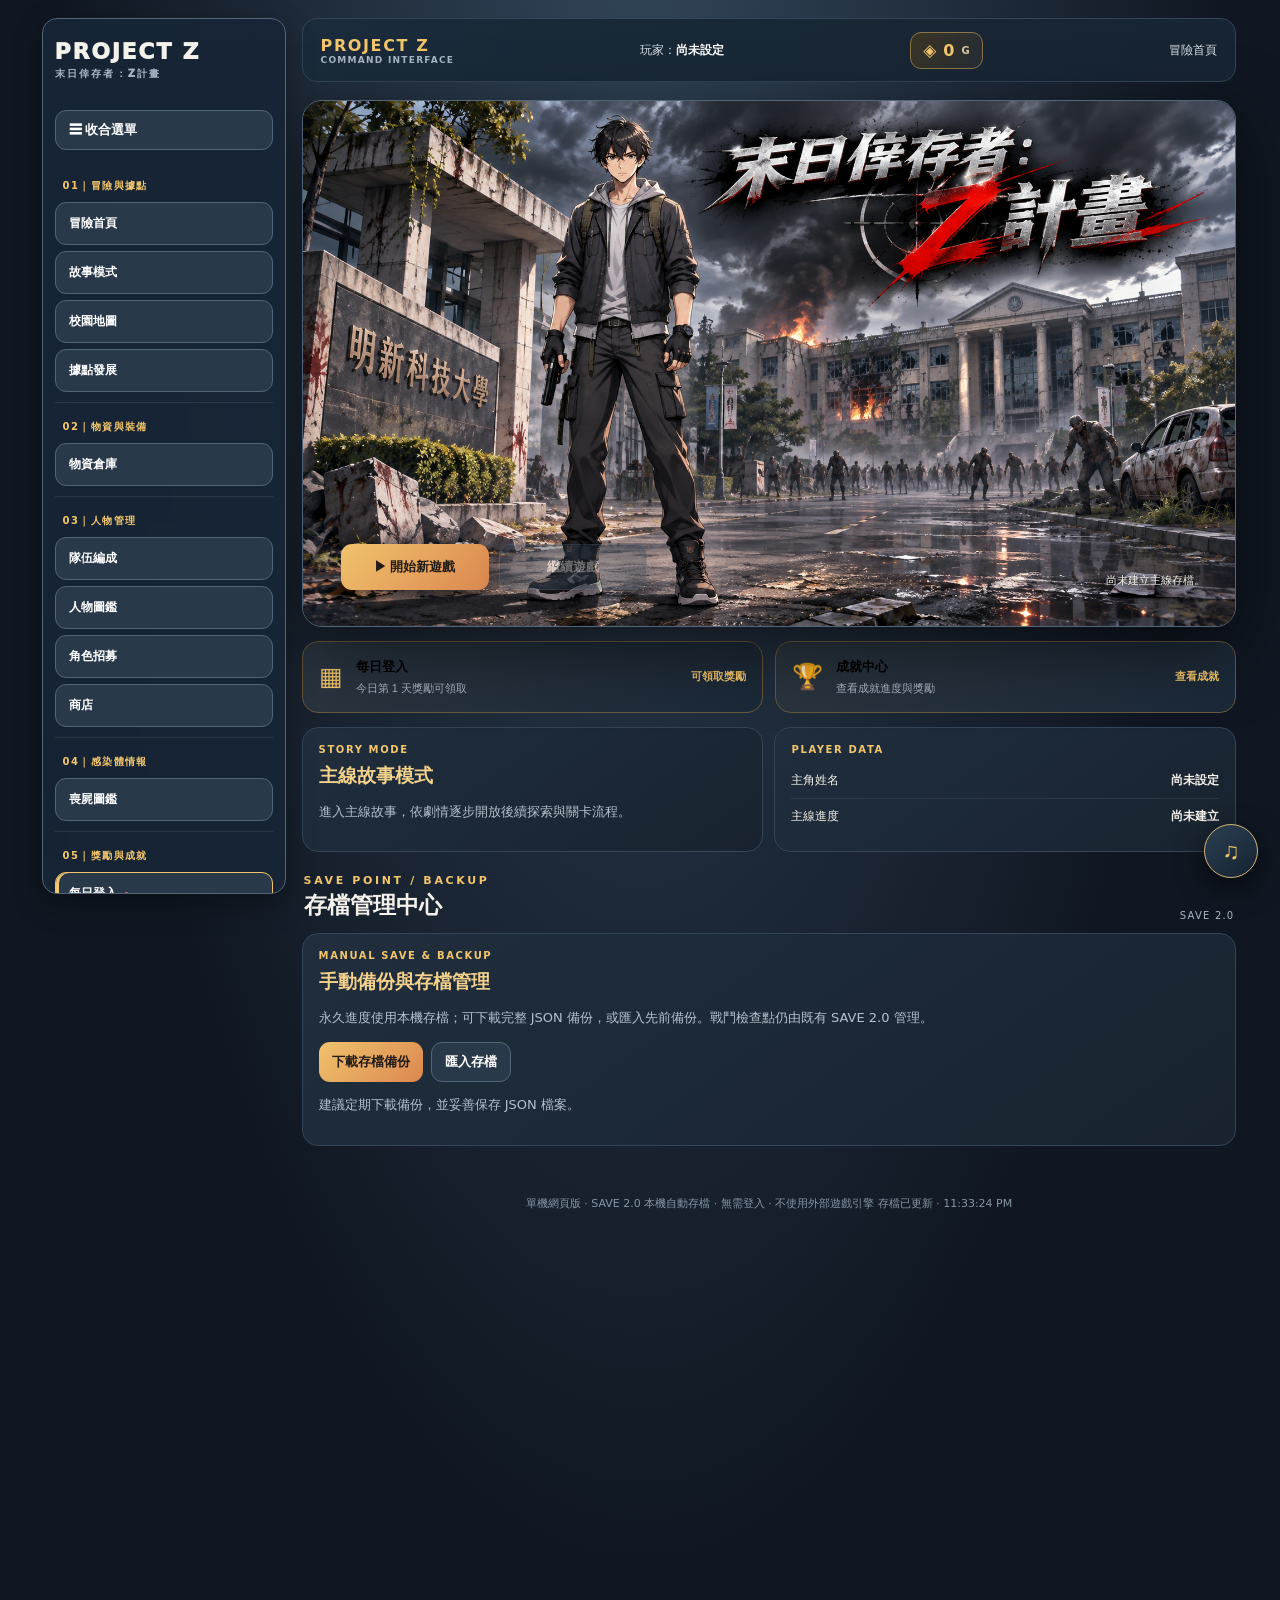
==== commit 24ae817f: "Add daily login rewards and achievement center" ====
--- a/index.html
+++ b/index.html
@@ -148,6 +148,7 @@
 #archiveSlots .archiveSkillPanel{margin:0}
 @media(max-width:1050px){#archiveSlots .archiveDetailCard{grid-template-columns:minmax(210px,34%) minmax(0,1fr);min-height:520px}#archiveSlots .archiveDetailVisual{height:min(62vh,540px);min-height:360px}}
 @media(max-width:760px){#archiveSlots .archiveDetailCard{grid-template-columns:1fr;min-height:0}#archiveSlots .archiveDetailVisual{position:relative;top:auto;height:300px;min-height:300px}#archiveSlots .archivePortraitDetail{height:100%;max-height:300px}#archiveSlots .archiveDetailInfo{min-height:0}#archiveSlots .archiveProfileTabs{position:sticky;top:0}#archiveSlots .archiveProfilePane{max-height:52vh;min-height:260px}}
+.rewardShortcutGrid{display:grid;grid-template-columns:repeat(2,minmax(0,1fr));gap:12px;margin:14px 0}.rewardShortcut{display:flex;align-items:center;gap:13px;text-align:left;min-width:0;cursor:pointer;border-color:#6a5a3b;background:linear-gradient(120deg,#2b3540,#1b2937)}.rewardShortcutIcon{font-size:25px;color:var(--gold)}.rewardShortcut span:nth-child(2){display:flex;flex:1;min-width:0;flex-direction:column;gap:5px}.rewardShortcut small{color:var(--muted);font-size:11px}.rewardShortcut strong{font-size:11px;color:var(--gold);white-space:nowrap}.nav .hasReward{border-color:var(--gold);box-shadow:inset 3px 0 var(--gold)}.nav .hasReward:after{content:'●';color:#ef6872;font-size:10px;margin-left:7px}.dailyLoginSummary,.dailyLoginAction,.achievementSummary{display:flex;justify-content:space-between;align-items:center;gap:14px;margin-bottom:14px}.dailyLoginSummary h3,.achievementSummary h3{margin:0 0 6px;color:var(--gold)}.dailyLoginCycle,.achievementSummaryCount{padding:10px 14px;border:1px solid #8c7445;border-radius:11px;background:#3b3426;color:var(--gold);font-weight:900;white-space:nowrap}.dailyRewardGrid{display:grid;grid-template-columns:repeat(4,minmax(0,1fr));gap:10px}.dailyRewardDay{padding:15px;border:1px solid var(--line);border-radius:13px;background:linear-gradient(145deg,#202e3d,#18232f);min-width:0}.dailyRewardDay.current{border-color:var(--gold);box-shadow:inset 0 0 0 1px #f3c66b55}.dailyRewardDay h3{margin:0 0 8px;color:#f3d28c;font-size:14px}.dailyRewardDay p{margin:4px 0;color:#c4cfda;font-size:12px}.dailyRewardDay small{color:var(--muted);font-size:10px}.achievementGroups{display:grid;gap:16px}.achievementGroup h3{margin:0 0 9px;color:var(--gold)}.achievementGrid{display:grid;grid-template-columns:repeat(2,minmax(0,1fr));gap:10px}.achievementCard{padding:14px;border:1px solid var(--line);border-radius:13px;background:linear-gradient(145deg,#202e3d,#18232f);min-width:0}.achievementCard.unlocked{border-color:#8b7041}.achievementCard.claimed{opacity:.72}.achievementCard h4{margin:0 0 6px;color:#f3d28c}.achievementCard p{margin:5px 0;color:#c1cbd5;font-size:12px;line-height:1.6}.achievementProgress{height:6px;margin:9px 0;background:#43505d;border-radius:99px;overflow:hidden}.achievementProgress span{display:block;height:100%;background:linear-gradient(90deg,#36b982,#e7bd70)}.achievementCardFooter{display:flex;align-items:center;justify-content:space-between;gap:8px;flex-wrap:wrap}.achievementCardFooter small{color:var(--muted);font-size:11px}@media(max-width:900px){.dailyRewardGrid{grid-template-columns:repeat(2,minmax(0,1fr))}}@media(max-width:560px){.rewardShortcutGrid,.achievementGrid{grid-template-columns:1fr}.dailyLoginSummary,.dailyLoginAction,.achievementSummary{align-items:flex-start;flex-direction:column}.dailyLoginAction .btn{width:100%}.dailyRewardGrid{grid-template-columns:repeat(2,minmax(0,1fr))}}
 .bgmDock{position:fixed;right:20px;bottom:20px;z-index:1200;pointer-events:none}.bgmDockToggle{pointer-events:auto;width:56px;height:56px;border-radius:50%;display:grid;place-items:center;padding:0;border:1px solid #d5b477;background:linear-gradient(145deg,#2b4053,#142231);color:#f3c66b;font-size:23px;box-shadow:0 10px 28px #0009;cursor:pointer}.bgmDockToggle:focus-visible,.bgmDockClose:focus-visible{outline:2px solid var(--gold);outline-offset:3px}.bgmDock.is-open .bgmDockToggle{display:none}.bgmControl{pointer-events:auto;position:absolute;right:0;bottom:72px;width:min(390px,calc(100vw - 28px));min-width:0;display:none;grid-template-columns:minmax(0,1fr) auto;gap:10px 14px;margin:0;padding:14px;border:1px solid #53677b;border-radius:15px;background:linear-gradient(145deg,#1b2b3bfa,#101b28fa);color:var(--text);font-size:12px;box-shadow:0 18px 48px #000b;backdrop-filter:blur(16px)}.bgmControl.is-open{display:grid}.bgmNow{display:flex;align-items:baseline;gap:10px;min-width:0;flex-wrap:wrap;padding-right:28px}.bgmEyebrow{color:#91a4b7;font-size:9px;letter-spacing:.16em;font-weight:800}.bgmNow strong{color:#f3d28f;font-size:14px;overflow:hidden;text-overflow:ellipsis;white-space:nowrap}.bgmNow small{color:#aab7c5;font-size:10px}.bgmDockClose{position:absolute;top:8px;right:8px;width:27px;height:27px;border:1px solid #53677b;border-radius:8px;background:#26384a;color:#fff;font-size:18px;line-height:1;cursor:pointer}.bgmTransport{display:flex;align-items:center;justify-content:flex-end;gap:6px}.bgmTransport button{min-width:34px;height:34px;padding:6px 9px;border:1px solid #74869a;background:#26384a;color:#fff;border-radius:8px;cursor:pointer;font-size:13px}.bgmTransport button:focus-visible,.bgmOptions select:focus-visible,.bgmTimeline input:focus-visible{outline:2px solid var(--gold);outline-offset:2px}.bgmTransport #bgmToggle{min-width:86px;background:#354b5e;font-weight:800}.bgmTransport button[aria-pressed=true]{border-color:var(--gold);color:var(--gold)}.bgmTimeline{display:grid;grid-template-columns:38px minmax(0,1fr) 38px;align-items:center;gap:8px;color:#aab7c5;font-size:10px;font-variant-numeric:tabular-nums}.bgmTimeline input{width:100%;accent-color:#d5b477}.bgmOptions{display:flex;align-items:center;justify-content:flex-end;gap:8px;flex-wrap:wrap}.bgmOptions label{color:#c9d4df;white-space:nowrap}.bgmOptions select{max-width:230px;min-width:145px;padding:6px 8px;border:1px solid #53677b;border-radius:7px;background:#1b2b3b;color:#fff}.bgmOptions input[type=range]{width:96px;accent-color:#d5b477}.bgmMode{color:#c9d4df;white-space:nowrap;border:1px solid #53677b;border-radius:7px;padding:4px 7px}@media(max-width:760px){.bgmDock{right:14px;bottom:calc(96px + env(safe-area-inset-bottom))}.bgmControl{bottom:68px;width:min(390px,calc(100vw - 28px));grid-template-columns:1fr;gap:9px;padding:13px}.bgmNow{justify-content:center}.bgmTransport{justify-content:center;flex-wrap:wrap}.bgmTimeline{grid-template-columns:36px minmax(0,1fr) 36px}.bgmOptions{justify-content:space-between}.bgmOptions select{flex:1;min-width:120px;max-width:none}}
 
 /* PROJECT Z floating music player layout correction */
@@ -363,7 +364,7 @@
 .tacticalTutorial{position:absolute;z-index:40;left:50%;top:50%;transform:translate(-50%,-50%);width:min(390px,calc(100% - 32px));padding:18px 20px;border:1px solid #8196aa;border-radius:14px;background:#101c28f5;color:#edf3f8;box-shadow:0 16px 48px #000b;font:13px/1.65 system-ui}
 .tacticalTutorial h3{margin:0 0 8px;color:#f3c66b;font-size:17px}.tacticalTutorial p{margin:6px 0}.tacticalTutorial button{margin-top:10px;width:100%;min-height:38px;border:0;border-radius:8px;background:#e4b45f;color:#172333;font-weight:800;cursor:pointer}
 </style></head><body><main class="app">
-<header class="top"><a class="logo" href="#" data-screen="home" aria-label="返回遊戲主介面">PROJECT Z <small>末日倖存者：Z計畫</small></a><button class="railToggle btn" id="railToggle" type="button" aria-label="收合導覽">☰ 收合選單</button><nav class="nav" aria-label="遊戲主選單"><div class="navGroup"><div class="navGroupTitle">01｜冒險與據點</div><button class="btn" data-screen="home">冒險首頁</button><button class="btn" data-screen="story">故事模式</button><button class="btn" data-screen="campusMap">校園地圖</button><button class="btn" data-screen="baseManagement">據點發展</button></div><div class="navGroup"><div class="navGroupTitle">02｜物資與裝備</div><button class="btn" data-screen="warehouse">物資倉庫</button></div><div class="navGroup"><div class="navGroupTitle">03｜人物管理</div><button class="btn" data-screen="team">隊伍編成</button><button class="btn" data-screen="archive">人物圖鑑</button><button class="btn" data-screen="recruitment">角色招募</button><button class="btn" data-screen="shop">商店</button></div><div class="navGroup"><div class="navGroupTitle">04｜感染體情報</div><button class="btn" data-screen="zombieArchive">喪屍圖鑑</button></div><div class="navGroup"><div class="navGroupTitle">05｜系統設定</div><button class="btn" id="goSettings" type="button">設定與存檔</button></div></nav></header><div class="globalStatus"><span class="statusBrand">PROJECT Z <small>COMMAND INTERFACE</small></span><span class="globalPlayer">玩家：<b id="globalPlayerName">尚未設定</b></span><span class="globalGold" role="status" aria-live="polite" aria-label="目前遊戲金幣餘額"><span class="goldIcon" aria-hidden="true">◈</span><span id="globalGoldBalance">0</span><small>G</small></span><span class="globalContext" id="globalContext">主基地總覽</span></div>
+<header class="top"><a class="logo" href="#" data-screen="home" aria-label="返回遊戲主介面">PROJECT Z <small>末日倖存者：Z計畫</small></a><button class="railToggle btn" id="railToggle" type="button" aria-label="收合導覽">☰ 收合選單</button><nav class="nav" aria-label="遊戲主選單"><div class="navGroup"><div class="navGroupTitle">01｜冒險與據點</div><button class="btn" data-screen="home">冒險首頁</button><button class="btn" data-screen="story">故事模式</button><button class="btn" data-screen="campusMap">校園地圖</button><button class="btn" data-screen="baseManagement">據點發展</button></div><div class="navGroup"><div class="navGroupTitle">02｜物資與裝備</div><button class="btn" data-screen="warehouse">物資倉庫</button></div><div class="navGroup"><div class="navGroupTitle">03｜人物管理</div><button class="btn" data-screen="team">隊伍編成</button><button class="btn" data-screen="archive">人物圖鑑</button><button class="btn" data-screen="recruitment">角色招募</button><button class="btn" data-screen="shop">商店</button></div><div class="navGroup"><div class="navGroupTitle">04｜感染體情報</div><button class="btn" data-screen="zombieArchive">喪屍圖鑑</button></div><div class="navGroup"><div class="navGroupTitle">05｜獎勵與成就</div><button class="btn" data-screen="dailyLogin">每日登入</button><button class="btn" data-screen="achievements">成就中心</button></div><div class="navGroup"><div class="navGroupTitle">06｜系統設定</div><button class="btn" id="goSettings" type="button">設定與存檔</button></div></nav></header><div class="globalStatus"><span class="statusBrand">PROJECT Z <small>COMMAND INTERFACE</small></span><span class="globalPlayer">玩家：<b id="globalPlayerName">尚未設定</b></span><span class="globalGold" role="status" aria-live="polite" aria-label="目前遊戲金幣餘額"><span class="goldIcon" aria-hidden="true">◈</span><span id="globalGoldBalance">0</span><small>G</small></span><span class="globalContext" id="globalContext">主基地總覽</span></div>
 <section id="home" class="screen active">
 <div class="homeCoverFrame" aria-label="末日校園電影封面">
  <img class="homeCoverImage" src="./末日校園：Z計畫倖存者.png" alt="末日倖存者：Z計畫電影風格封面，主角置身於明新科技大學喪屍末日校園">
@@ -373,6 +374,8 @@
  </div>
  <p class="homeCoverSaveStatus" id="homeSaveStatus">尚未建立主線存檔。</p>
 </div>
+
+<div class="rewardShortcutGrid"><button class="card rewardShortcut" type="button" data-screen="dailyLogin"><span class="rewardShortcutIcon">▦</span><span><b>每日登入</b><small id="homeDailyLoginStatus">查看今日簽到獎勵</small></span><strong id="homeDailyLoginBadge">前往簽到 →</strong></button><button class="card rewardShortcut" type="button" data-screen="achievements"><span class="rewardShortcutIcon">🏆</span><span><b>成就中心</b><small id="homeAchievementStatus">查看成就進度與獎勵</small></span><strong id="homeAchievementBadge">查看成就 →</strong></button></div>
 
 <div class="homeInfoGrid"><article class="card situationCard"><div class="panelEyebrow">STORY MODE</div><h3>主線故事模式</h3><p>進入主線故事，依劇情逐步開放後續探索與關卡流程。</p></article><article class="card statusCard"><div class="panelEyebrow">PLAYER DATA</div><div class="statusLine"><span>主角姓名</span><b id="homePlayerName">尚未設定</b></div><div class="statusLine"><span>主線進度</span><b id="homeStoryProgress">尚未建立</b></div></article></div><div class="homeSectionHead saveHeading" id="saveManagerCard"><div><div class="eyebrow">SAVE POINT / BACKUP</div><h2>存檔管理中心</h2></div><small>SAVE 2.0</small></div>
 <article class="card saveManager">
@@ -414,6 +417,8 @@
 </div>
 <article class="card" style="margin-bottom:14px"><h3>角色招募券</h3><p>購買後立即加入角色招募券庫存，可返回「角色招募」頁面使用。</p><div class="shopPurchaseRow"><label for="shopPurchaseQty">購買數量</label><select id="shopPurchaseQty" class="btn" aria-label="選擇招募券購買數量"><option value="1">1 張</option><option value="2">2 張</option><option value="3">3 張</option><option value="4">4 張</option><option value="5">5 張</option><option value="6">6 張</option><option value="7">7 張</option><option value="8">8 張</option><option value="9">9 張</option><option value="10">10 張</option></select><button class="btn primary" id="buyRecruitTickets" type="button">購買招募券</button></div><p id="shopPurchaseHint" class="notice" aria-live="polite">每張500 G；每日最多購買10張。</p></article>
 </section>
+<section id="dailyLogin" class="screen"><div class="sectionTitle"><h2>每日登入獎勵</h2><small>DAILY SUPPLY CHECK-IN</small></div><article class="card dailyLoginSummary"><div><h3 id="dailyLoginHeadline">7 日補給循環</h3><p id="dailyLoginDescription" class="notice">每日台灣時間 00:00 更新；漏領會跳過該日獎勵，不會重置循環。</p></div><div class="dailyLoginCycle" id="dailyLoginCycle">第 1／7 天</div></article><div class="dailyRewardGrid" id="dailyRewardGrid"></div><article class="card dailyLoginAction"><div><b id="dailyLoginTodayStatus">今日獎勵可領取</b><p id="dailyLoginTodayReward" class="notice">100 G</p></div><button class="btn primary" id="claimDailyLogin" type="button">領取今日獎勵</button></article></section>
+<section id="achievements" class="screen"><div class="sectionTitle"><h2>成就中心</h2><small>ACHIEVEMENT HALL</small></div><article class="card achievementSummary"><div><h3>倖存者紀錄</h3><p class="notice" id="achievementSummaryText">完成戰鬥、推進劇情、收集圖鑑與招募角色，領取一次性獎勵。</p></div><div class="achievementSummaryCount"><b id="achievementClaimableCount">0</b><small>項可領取</small></div></article><div class="achievementGroups" id="achievementGroups"></div></section>
 <section id="recruitment" class="screen">
 <div class="sectionTitle"><h2>角色招募</h2><small>CHARACTER RECRUITMENT</small></div>
 <div class="cards" style="margin-bottom:14px">
@@ -431,7 +436,7 @@
 <div class="footer">單機網頁版 · SAVE 2.0 本機自動存檔 · 無需登入 · 不使用外部遊戲引擎 <span id="saveStatus" aria-live="polite">存檔系統初始化中</span></div></main><aside class="bgmDock" id="bgmDock" aria-label="音樂播放器"><button class="bgmDockToggle" id="bgmDockToggle" type="button" aria-label="展開音樂播放器" aria-expanded="false" title="音樂播放器">♫</button><div class="bgmControl" id="bgmControl" role="region" aria-label="背景音樂播放器"><div class="bgmNow"><button class="bgmDockClose" id="bgmDockClose" type="button" aria-label="收合音樂播放器">×</button><span class="bgmEyebrow">NOW PLAYING</span><strong id="bgmTrackTitle">鼓動の証明</strong><small id="bgmMode" class="bgmMode">主基地</small></div><div class="bgmTransport"><button id="bgmShuffle" type="button" aria-label="隨機播放" aria-pressed="false" title="隨機播放">⤨</button><button id="bgmPrev" type="button" aria-label="上一首" title="上一首">|◀</button><button id="bgmToggle" type="button" aria-label="播放音樂">▶ 播放</button><button id="bgmNext" type="button" aria-label="下一首" title="下一首">▶|</button><button id="bgmRepeat" type="button" aria-label="循環模式：播放清單循環" aria-pressed="true" title="切換循環模式">🔁</button></div><div class="bgmTimeline"><span id="bgmCurrentTime">0:00</span><input id="bgmSeek" type="range" min="0" max="1000" value="0" step="1" aria-label="歌曲播放進度"><span id="bgmDuration">0:00</span></div><div class="bgmOptions"><label for="bgmTrackSelect">播放清單</label><select id="bgmTrackSelect" aria-label="選擇背景音樂"><option value="japanese">鼓動の証明</option><option value="breach">Take the Breach</option><option value="lastclass">最後一堂課</option><option value="lastletter">最後一封未寄出的信</option><option value="dawn">越過末日的黎明</option><option value="hands">天亮之前，別放開手</option></select><label for="bgmVolume">音量</label><input id="bgmVolume" type="range" min="0" max="100" value="42" aria-label="背景音樂音量"></div></div></aside>
 <div id="newGameDialog" role="dialog" aria-modal="true" aria-labelledby="newGameTitle"><div class="newGameBox"><div class="panelEyebrow">NEW GAME · PLAYER SETUP</div><h2 id="newGameTitle">建立新遊戲</h2><p>請輸入主角姓名。建立新主線資料不會自動刪除既有 SAVE 2.0 戰鬥存檔。</p><label for="newGamePlayerName">主角姓名（必填）</label><input id="newGamePlayerName" type="text" maxlength="20" autocomplete="off" placeholder="請輸入主角姓名"><p id="newGameWarning" aria-live="polite">故事章節：第一話｜遊戲模式：主線故事模式</p><div class="newGameActions"><button class="btn" id="cancelNewGame" type="button">取消</button><button class="btn primary" id="confirmNewGame" type="button">確認設定並開始</button></div></div></div><div id="piercingSkillDialog" class="skillDialog" hidden></div><div id="missionDetailDialog" class="missionDetailDialog" hidden><section class="missionDetailWindow" role="dialog" aria-modal="true" aria-labelledby="missionDetailTitle"><div class="missionDetailTop"><div><small>PROJECT Z · STORY DETAIL</small><h2 id="missionDetailTitle"></h2></div><button class="missionDetailClose" id="missionDetailClose" type="button" aria-label="關閉故事詳情">×</button></div><div class="missionDetailStoryLabel">關卡故事</div><div id="missionDetailBody" class="missionDetailBody"></div><div class="missionDetailActions"><button class="btn" id="missionDetailBack" type="button">返回故事列表</button><button class="btn primary" id="missionDetailStart" type="button">進入關卡</button></div></section></div><script>
 (()=>{'use strict';
-const $=id=>document.getElementById(id),screens=['home','team','warehouse','archive','zombieArchive','recruitment','shop','story','campusMap','baseManagement','battle'];
+const $=id=>document.getElementById(id),screens=['home','team','warehouse','archive','zombieArchive','recruitment','shop','story','campusMap','baseManagement','dailyLogin','achievements','battle'];
 const SAVE_VERSION=2,PROFILE_KEY='zombieSurvivalSave',PROFILE_BACKUP='zombieSurvivalSave_backup',CHECKPOINT_DB='projectZSaveDB',CHECKPOINT_STORE='checkpoints';
 let profile=load();
 const roster=[{name:profile.playerName||'主角',role:'玩家主角／單人作戰',hp:120,damage:15,rate:.55,range:520,mag:18,color:'#e9c18e',x:480}];
@@ -493,7 +498,7 @@
  ctx.drawImage(sprite,bounds.x,bounds.y,bounds.width,bounds.height,-drawWidth/2,-targetHeight+bottomOffset,drawWidth,targetHeight);
  return true;
 }
-function cleanProfile(p){p=p&&typeof p==='object'?p:{};const zombieKeys=['normalMale','normalFemale','runnerFemale','armoredGuard','specialMale','specialFemale','tyrantBoss'];const zombieDiscoveries=Object.fromEntries(zombieKeys.filter(k=>p.zombieDiscoveries&&p.zombieDiscoveries[k]).map(k=>[k,true]));const hasZombieRewardClaims=p.zombieRewardClaims&&typeof p.zombieRewardClaims==='object';const zombieRewardClaims=Object.fromEntries(zombieKeys.filter(k=>hasZombieRewardClaims?!!p.zombieRewardClaims[k]:!!zombieDiscoveries[k]).map(k=>[k,true]));const milestoneKeys=['z04','z08','z12','z16'];const chapterMilestoneClaims=Object.fromEntries(milestoneKeys.filter(k=>p.chapterMilestoneClaims&&p.chapterMilestoneClaims[k]).map(k=>[k,true]));const migrated=p.missionIndexVersion===1;const completed=(Array.isArray(p.completed)?p.completed.filter(n=>Number.isInteger(n)):[]).map(n=>migrated?n:n-3).filter(n=>n>=0&&n<16);const unlocked=Number(p.unlocked)||0;const history=Array.isArray(p.recruitmentHistory)?p.recruitmentHistory.filter(x=>x&&typeof x.name==='string').slice(-100).map(x=>({name:x.name.slice(0,40),time:Number(x.time)||Date.now(),duplicate:!!x.duplicate})):[];return {zombieDiscoveries,zombieRewardClaims,chapterMilestoneClaims,playerName:typeof p.playerName==='string'?p.playerName.trim().slice(0,20):'',coins:Math.max(0,Number(p.coins)||0),recruitTickets:Math.max(0,Math.floor(Number(p.recruitTickets)||0)),ownedCharacters:(()=>{const owned=Array.isArray(p.ownedCharacters)?[...new Set(p.ownedCharacters.filter(x=>typeof x==='string').map(x=>x.slice(0,40)))]:[];const history=Array.isArray(p.recruitmentHistory)?p.recruitmentHistory:[];if(history.some(x=>x&&x.name==='涂月柔'&&x.duplicate===false)&&!owned.includes('tu-yuerou'))owned.push('tu-yuerou');if(history.some(x=>x&&x.name==='龍吟秋'&&x.duplicate===false)&&!owned.includes('dragon-yinqiu'))owned.push('dragon-yinqiu');return owned;})(),storyCharacters:Array.isArray(p.storyCharacters)?[...new Set(p.storyCharacters.filter(x=>x==='lin-shuyu'))]:[],recruitmentHistory:history,recruitCount:Math.max(0,Math.floor(Number(p.recruitCount)||0)),dailyExchangeDate:typeof p.dailyExchangeDate==='string'?p.dailyExchangeDate:'',dailyExchangeCount:Math.max(0,Math.min(10,Math.floor(Number(p.dailyExchangeCount)||0))),inventory:p.inventory&&typeof p.inventory==='object'&&!Array.isArray(p.inventory)?{...p.inventory,huToothAmmo:Math.min(24,Math.max(0,Math.floor(p.inventory.huToothAmmo===undefined?24:Number(p.inventory.huToothAmmo)||0))),tuMoonAmmo:Math.max(0,Math.floor(p.inventory.tuMoonAmmo===undefined?24:Number(p.inventory.tuMoonAmmo)||0))}:{huToothAmmo:24,tuMoonAmmo:24},totalKills:Math.max(0,Number(p.totalKills)||0),level:Math.max(1,Number(p.level)||1),characterLevels:{'lin-shuyu':Math.max(1,Number(p.characterLevels&&p.characterLevels['lin-shuyu'])||1),'liu-muqing':Math.max(1,Number(p.characterLevels&&p.characterLevels['liu-muqing'])||1),'hu-lingxiao':Math.max(1,Number(p.characterLevels&&p.characterLevels['hu-lingxiao'])||1),'tu-yuerou':Math.max(1,Number(p.characterLevels&&p.characterLevels['tu-yuerou'])||1),'dragon-yinqiu':Math.max(1,Number(p.characterLevels&&p.characterLevels['dragon-yinqiu'])||1)},unlocked:Math.max(0,Math.min(15,migrated?unlocked:Math.max(0,unlocked-3))),piercingSkillLevel:Math.max(0,Math.min(5,Math.floor(Number(p.piercingSkillLevel)||0))),linShuyuSkillLevel:Math.max(0,Math.min(5,Math.floor(Number(p.linShuyuSkillLevel)||0))),liuMuqingSkillLevel:Math.max(0,Math.min(5,Math.floor(Number(p.liuMuqingSkillLevel)||0))),huLingxiaoSkillLevel:Math.max(0,Math.min(5,Math.floor(Number(p.huLingxiaoSkillLevel)||0))),tuYuerouSkillLevel:Math.max(0,Math.min(5,Math.floor(Number(p.tuYuerouSkillLevel)||0))),dragonYinqiuSkillLevel:Math.max(0,Math.min(5,Math.floor(Number(p.dragonYinqiuSkillLevel)||0))),teamSelection:Array.isArray(p.teamSelection)?[...new Set(p.teamSelection.filter(x=>['lin-shuyu','liu-muqing','hu-lingxiao','tu-yuerou','dragon-yinqiu'].includes(x)))].slice(0,4):null,completed:Array.from(new Set(completed)),storyProgress:p.storyProgress&&typeof p.storyProgress==='object'?{version:1,playerName:typeof p.storyProgress.playerName==='string'?p.storyProgress.playerName.slice(0,20):'',chapter:1,mission:Math.max(0,Math.min(15,Math.floor(Number(p.storyProgress.mission)||0))),createdAt:Number(p.storyProgress.createdAt)||Date.now(),updatedAt:Number(p.storyProgress.updatedAt)||Date.now(),status:p.storyProgress.status==='completed'?'completed':'started'}:null,missionIndexVersion:1,saveVersion:SAVE_VERSION,updatedAt:Number(p.updatedAt)||Date.now()};}
+function cleanProfile(p){p=p&&typeof p==='object'?p:{};const zombieKeys=['normalMale','normalFemale','runnerFemale','armoredGuard','specialMale','specialFemale','tyrantBoss'];const zombieDiscoveries=Object.fromEntries(zombieKeys.filter(k=>p.zombieDiscoveries&&p.zombieDiscoveries[k]).map(k=>[k,true]));const hasZombieRewardClaims=p.zombieRewardClaims&&typeof p.zombieRewardClaims==='object';const zombieRewardClaims=Object.fromEntries(zombieKeys.filter(k=>hasZombieRewardClaims?!!p.zombieRewardClaims[k]:!!zombieDiscoveries[k]).map(k=>[k,true]));const milestoneKeys=['z04','z08','z12','z16'];const chapterMilestoneClaims=Object.fromEntries(milestoneKeys.filter(k=>p.chapterMilestoneClaims&&p.chapterMilestoneClaims[k]).map(k=>[k,true]));const achievementKeys=['kills100','kills1000','story4','story16','zombie3','zombie7','chars3','charsAll','wins10'];const achievementClaims=Object.fromEntries(achievementKeys.filter(k=>p.achievementClaims&&p.achievementClaims[k]).map(k=>[k,true]));const dailyRaw=p.dailyLogin&&typeof p.dailyLogin==='object'?p.dailyLogin:{};const dailyLogin={lastClaimDate:typeof dailyRaw.lastClaimDate==='string'&&/^[0-9]{4}-[0-9]{2}-[0-9]{2}$/.test(dailyRaw.lastClaimDate)?dailyRaw.lastClaimDate:'',cycleDay:Math.max(1,Math.min(7,Math.floor(Number(dailyRaw.cycleDay)||1))),claimDates:Array.isArray(dailyRaw.claimDates)?[...new Set(dailyRaw.claimDates.filter(x=>typeof x==='string'&&/^[0-9]{4}-[0-9]{2}-[0-9]{2}$/.test(x)))].slice(-60):[]};const migrated=p.missionIndexVersion===1;const completed=(Array.isArray(p.completed)?p.completed.filter(n=>Number.isInteger(n)):[]).map(n=>migrated?n:n-3).filter(n=>n>=0&&n<16);const unlocked=Number(p.unlocked)||0;const history=Array.isArray(p.recruitmentHistory)?p.recruitmentHistory.filter(x=>x&&typeof x.name==='string').slice(-100).map(x=>({name:x.name.slice(0,40),time:Number(x.time)||Date.now(),duplicate:!!x.duplicate})):[];return {zombieDiscoveries,zombieRewardClaims,chapterMilestoneClaims,dailyLogin,achievementClaims,playerName:typeof p.playerName==='string'?p.playerName.trim().slice(0,20):'',coins:Math.max(0,Number(p.coins)||0),recruitTickets:Math.max(0,Math.floor(Number(p.recruitTickets)||0)),ownedCharacters:(()=>{const owned=Array.isArray(p.ownedCharacters)?[...new Set(p.ownedCharacters.filter(x=>typeof x==='string').map(x=>x.slice(0,40)))]:[];const history=Array.isArray(p.recruitmentHistory)?p.recruitmentHistory:[];if(history.some(x=>x&&x.name==='涂月柔'&&x.duplicate===false)&&!owned.includes('tu-yuerou'))owned.push('tu-yuerou');if(history.some(x=>x&&x.name==='龍吟秋'&&x.duplicate===false)&&!owned.includes('dragon-yinqiu'))owned.push('dragon-yinqiu');return owned;})(),storyCharacters:Array.isArray(p.storyCharacters)?[...new Set(p.storyCharacters.filter(x=>x==='lin-shuyu'))]:[],recruitmentHistory:history,recruitCount:Math.max(0,Math.floor(Number(p.recruitCount)||0)),dailyExchangeDate:typeof p.dailyExchangeDate==='string'?p.dailyExchangeDate:'',dailyExchangeCount:Math.max(0,Math.min(10,Math.floor(Number(p.dailyExchangeCount)||0))),inventory:p.inventory&&typeof p.inventory==='object'&&!Array.isArray(p.inventory)?{...p.inventory,huToothAmmo:Math.min(24,Math.max(0,Math.floor(p.inventory.huToothAmmo===undefined?24:Number(p.inventory.huToothAmmo)||0))),tuMoonAmmo:Math.max(0,Math.floor(p.inventory.tuMoonAmmo===undefined?24:Number(p.inventory.tuMoonAmmo)||0))}:{huToothAmmo:24,tuMoonAmmo:24},totalKills:Math.max(0,Number(p.totalKills)||0),totalWins:Math.max(Math.max(0,Math.floor(Number(p.totalWins)||0)),completed.length),level:Math.max(1,Number(p.level)||1),characterLevels:{'lin-shuyu':Math.max(1,Number(p.characterLevels&&p.characterLevels['lin-shuyu'])||1),'liu-muqing':Math.max(1,Number(p.characterLevels&&p.characterLevels['liu-muqing'])||1),'hu-lingxiao':Math.max(1,Number(p.characterLevels&&p.characterLevels['hu-lingxiao'])||1),'tu-yuerou':Math.max(1,Number(p.characterLevels&&p.characterLevels['tu-yuerou'])||1),'dragon-yinqiu':Math.max(1,Number(p.characterLevels&&p.characterLevels['dragon-yinqiu'])||1)},unlocked:Math.max(0,Math.min(15,migrated?unlocked:Math.max(0,unlocked-3))),piercingSkillLevel:Math.max(0,Math.min(5,Math.floor(Number(p.piercingSkillLevel)||0))),linShuyuSkillLevel:Math.max(0,Math.min(5,Math.floor(Number(p.linShuyuSkillLevel)||0))),liuMuqingSkillLevel:Math.max(0,Math.min(5,Math.floor(Number(p.liuMuqingSkillLevel)||0))),huLingxiaoSkillLevel:Math.max(0,Math.min(5,Math.floor(Number(p.huLingxiaoSkillLevel)||0))),tuYuerouSkillLevel:Math.max(0,Math.min(5,Math.floor(Number(p.tuYuerouSkillLevel)||0))),dragonYinqiuSkillLevel:Math.max(0,Math.min(5,Math.floor(Number(p.dragonYinqiuSkillLevel)||0))),teamSelection:Array.isArray(p.teamSelection)?[...new Set(p.teamSelection.filter(x=>['lin-shuyu','liu-muqing','hu-lingxiao','tu-yuerou','dragon-yinqiu'].includes(x)))].slice(0,4):null,completed:Array.from(new Set(completed)),storyProgress:p.storyProgress&&typeof p.storyProgress==='object'?{version:1,playerName:typeof p.storyProgress.playerName==='string'?p.storyProgress.playerName.slice(0,20):'',chapter:1,mission:Math.max(0,Math.min(15,Math.floor(Number(p.storyProgress.mission)||0))),createdAt:Number(p.storyProgress.createdAt)||Date.now(),updatedAt:Number(p.storyProgress.updatedAt)||Date.now(),status:p.storyProgress.status==='completed'?'completed':'started'}:null,missionIndexVersion:1,saveVersion:SAVE_VERSION,updatedAt:Number(p.updatedAt)||Date.now()};}
 function load(){let p=null;try{p=JSON.parse(localStorage.getItem(PROFILE_KEY)||'null');}catch{}if(!p){try{p=JSON.parse(localStorage.getItem(PROFILE_BACKUP)||'null');}catch{}}const clean=cleanProfile(p);if(!clean.storyProgress){try{const legacy=JSON.parse(localStorage.getItem('projectZStoryProgress')||'null');if(legacy&&typeof legacy==='object'){clean.storyProgress={version:1,playerName:typeof legacy.playerName==='string'?legacy.playerName.slice(0,20):clean.playerName,chapter:1,mission:clean.unlocked,createdAt:Number(legacy.createdAt)||Date.now(),updatedAt:Date.now(),status:clean.completed.includes(15)?'completed':'started'};}}catch{}}return clean;}
 function save(){try{profile=cleanProfile(profile);let data=JSON.stringify(profile);localStorage.setItem(PROFILE_BACKUP,localStorage.getItem(PROFILE_KEY)||data);localStorage.setItem(PROFILE_KEY,data);$('saveStatus')&&($('saveStatus').textContent='存檔已更新 · '+new Date().toLocaleTimeString());return true;}catch(e){console.warn('SAVE 2.0 profile save failed',e);$('saveStatus')&&($('saveStatus').textContent='儲存失敗：請匯出備份');return false;}}
 function openSaveDB(){return new Promise((resolve,reject)=>{if(!('indexedDB'in window)){reject(new Error('IndexedDB unavailable'));return;}let q=indexedDB.open(CHECKPOINT_DB,1);q.onupgradeneeded=()=>{let db=q.result;if(!db.objectStoreNames.contains(CHECKPOINT_STORE))db.createObjectStore(CHECKPOINT_STORE,{keyPath:'id'});};q.onsuccess=()=>resolve(q.result);q.onerror=()=>reject(q.error);});}
@@ -750,8 +755,8 @@
 }
 bgmAutoStartOnEntry();
 
-function show(id){screens.forEach(screenId=>{const screen=$(screenId);if(screen)screen.classList.toggle('active',screenId===id);});if(!screens.includes(id)||!$(id)){console.warn('找不到指定頁面：'+id);return;}document.querySelectorAll('[data-screen]').forEach(b=>b.classList.toggle('active',b.dataset.screen===id));if(id==='home')setBgmMode('home');else if(id==='story'||id==='campusMap')setBgmMode('explore');else if(id==='battle'&&bgmMode!=='boss')setBgmMode('battle');if(id==='team')renderTeam();if(id==='recruitment')renderRecruitment();if(id==='shop')renderShop();if(id==='home'||id==='warehouse')renderHome();if(id==='home')updateMainMenu();if(id==='archive'){profile=cleanProfile(profile);save();renderArchive();renderArchiveTargetNote();}if(id==='zombieArchive'){renderZombieArchive();}if(id==='story')renderStory();if(id==='campusMap')renderCampusMap();}
-function renderHome(){renderGlobalGold();if($('homeLevel'))$('homeLevel').textContent='LV.'+profile.level;if($('homeKills'))$('homeKills').textContent=profile.totalKills;if($('homeCoins'))$('homeCoins').textContent=profile.coins;if($('warehouseCoins'))$('warehouseCoins').textContent=profile.coins;if($('recruitGold'))$('recruitGold').textContent=profile.coins;if($('recruitTickets'))$('recruitTickets').textContent=profile.recruitTickets;if($('playerNameInput'))$('playerNameInput').value=profile.playerName||'';if($('playerNameStatus'))$('playerNameStatus').textContent=profile.playerName?'目前主角姓名：'+profile.playerName+'（已儲存）':'尚未設定姓名。開始遊戲前可先輸入主角姓名。';}
+function show(id){screens.forEach(screenId=>{const screen=$(screenId);if(screen)screen.classList.toggle('active',screenId===id);});if(!screens.includes(id)||!$(id)){console.warn('找不到指定頁面：'+id);return;}document.querySelectorAll('[data-screen]').forEach(b=>b.classList.toggle('active',b.dataset.screen===id));if(id==='home')setBgmMode('home');else if(id==='story'||id==='campusMap')setBgmMode('explore');else if(id==='battle'&&bgmMode!=='boss')setBgmMode('battle');if(id==='team')renderTeam();if(id==='dailyLogin')renderDailyLogin();if(id==='achievements')renderAchievements();if(id==='recruitment')renderRecruitment();if(id==='shop')renderShop();if(id==='home'||id==='warehouse')renderHome();if(id==='home')updateMainMenu();if(id==='archive'){profile=cleanProfile(profile);save();renderArchive();renderArchiveTargetNote();}if(id==='zombieArchive'){renderZombieArchive();}if(id==='story')renderStory();if(id==='campusMap')renderCampusMap();renderRewardStatus();}
+function renderHome(){renderGlobalGold();renderRewardStatus();if($('homeLevel'))$('homeLevel').textContent='LV.'+profile.level;if($('homeKills'))$('homeKills').textContent=profile.totalKills;if($('homeCoins'))$('homeCoins').textContent=profile.coins;if($('warehouseCoins'))$('warehouseCoins').textContent=profile.coins;if($('recruitGold'))$('recruitGold').textContent=profile.coins;if($('recruitTickets'))$('recruitTickets').textContent=profile.recruitTickets;if($('playerNameInput'))$('playerNameInput').value=profile.playerName||'';if($('playerNameStatus'))$('playerNameStatus').textContent=profile.playerName?'目前主角姓名：'+profile.playerName+'（已儲存）':'尚未設定姓名。開始遊戲前可先輸入主角姓名。';}
 function savePlayerName(){let value=$('playerNameInput').value.trim();if(!value){$('playerNameStatus').textContent='請先輸入主角姓名。';$('playerNameInput').focus();return;}profile.playerName=value.slice(0,20);if(save()){$('playerNameStatus').textContent='主角姓名已儲存：'+profile.playerName;}else{$('playerNameStatus').textContent='儲存失敗，請檢查瀏覽器本機儲存空間。';}}
 function renderTeam(){syncCombatRoster();const s=roster[0],activeIds=getSelectedCompanionIds(),defs=[{id:'lin-shuyu',name:'林舒舒',mark:'舒',desc:'偵查與物資搜索',owned:profile.storyCharacters.includes('lin-shuyu'),stats:'沿用既有背面立繪與自動射擊規則。'},{id:'liu-muqing',name:'劉牧晴',mark:'牧',desc:'防守支援',owned:profile.ownedCharacters.includes('liu-muqing'),stats:'專屬技能沿用既有冰凍效果。'},{id:'hu-lingxiao',name:'胡凌霄',mark:'霄',desc:'高速突擊',owned:profile.ownedCharacters.includes('hu-lingxiao'),stats:'使用虎牙特殊彈藥自動射擊，擊殺喪屍可機率回收彈藥。'},{id:'tu-yuerou',name:'涂月柔',mark:'柔',desc:'高速精準射擊',owned:profile.ownedCharacters.includes('tu-yuerou'),stats:'沿用月兔彈與既有技能。'},{id:'dragon-yinqiu',name:'龍吟秋',mark:'龍',desc:'情報分析與電子支援',owned:profile.ownedCharacters.includes('dragon-yinqiu'),stats:'沿用現有自動射擊、彈匣及換彈規則。'}];$('teamCount').innerHTML=(activeIds.length+1)+'／5 <small>出戰人數</small>';$('teamSlots').innerHTML='<div class="teamSlot"><div class="portrait">主</div><strong>'+s.name+'</strong><small>固定出戰</small></div>'+Array.from({length:4},(_,i)=>{const d=defs.find(x=>x.id===activeIds[i]);return d?'<div class="teamSlot"><div class="portrait">'+d.mark+'</div><strong>'+d.name+'</strong><small>夥伴 '+(i+1)+'</small></div>':'<div class="teamSlot empty"><div class="portrait">＋</div><strong>空位</strong><small>待編入</small></div>';}).join('');$('teamCards').innerHTML=defs.map(d=>{const active=activeIds.includes(d.id);return '<article class="card teamCharacterCard"><div class="mission"><div class="portrait">'+d.mark+'</div><div><h3>'+d.name+'</h3><small>'+d.desc+'</small></div></div><div class="teamCharacterStatus '+(active?'active':!d.owned?'locked':'')+'">'+(!d.owned?'尚未取得':active?'出戰中':'已取得｜待編入')+'</div><p>'+d.stats+'</p><label><input type="checkbox" data-team-companion="'+d.id+'" '+(active?'checked':'')+(!d.owned||(!active&&activeIds.length>=4)?' disabled':'')+'> '+(active?'取消編入':'編入出戰隊伍')+'</label></article>';}).join('');$('teamCards').querySelectorAll('[data-team-companion]').forEach(c=>c.onchange=()=>setTeamCompanion(c.dataset.teamCompanion,c.checked));}function showMissionReplayChoice(i){const old=$('missionReplayChoice');if(old)old.remove();const layer=document.createElement('div');layer.id='missionReplayChoice';layer.className='missionReplayChoice';layer.innerHTML='<section class="missionReplayWindow" role="dialog" aria-modal="true" aria-labelledby="missionReplayTitle"><h3 id="missionReplayTitle">再次進入｜'+mainMissions[i].name+'</h3><p>要重新觀看本關故事，還是直接進入戰鬥？</p><div class="missionReplayActions"><button type="button" class="replayWatch" data-replay-watch>重新觀看故事</button><button type="button" class="replaySkip" data-replay-skip>直接進入戰鬥</button></div></section>';document.body.appendChild(layer);const close=()=>layer.remove();layer.querySelector('[data-replay-watch]').onclick=()=>{close();mission=i;startMission(true);};layer.querySelector('[data-replay-skip]').onclick=()=>{close();mission=i;startMission(false);};layer.onclick=e=>{if(e.target===layer)close();};}function bindMissionButtons(root=document){root.querySelectorAll('[data-mission]').forEach(b=>{b.type='button';b.onclick=e=>{if(e){e.preventDefault();e.stopPropagation();}const i=Number(b.dataset.mission);if(!canStartMission(i)){alert('此劇情關卡尚未解鎖。請先完成前一關故事。');renderStory();return;}if(profile.completed.includes(i)){showMissionReplayChoice(i);return;}mission=i;startMission(true);};});}
 const storyAreasData=[
@@ -986,7 +991,7 @@
 function hud(){$('wave').textContent=wave+'/'+wavePlan().length;$('base').textContent=Math.ceil(base)+'%';$('kills').textContent=kills;$('clock').textContent=Math.floor(time/60)+':'+String(Math.floor(time%60)).padStart(2,'0');$('pause').textContent=paused?'▶ 繼續':'Ⅱ 暫停';updateTacticalSkillButtons();const lin=roster.find(s=>s.id==='lin-shuyu'),linReady=!!lin&&lin.hp>0;[['linWeakpoint','弱點標記','Y','linWeakpoint'],['linPrecision','精準點射','U','linPrecision'],['linUltimate','全域狙察','I','linUltimate']].forEach(([id,label,key,cdKey])=>{const b=$(id);if(!b)return;const cd=skillCD[cdKey]||0,skillLevel=profile.linShuyuSkillLevel||0,enabled=linReady&&(id==='linPrecision'?skillLevel>=4:skillLevel>=1)&&(id!=='linUltimate'||(skillLevel>=5));b.disabled=!running||paused||ended||!enabled||cd>0;b.innerHTML=label+'<small>'+(cd>0?'冷卻 '+cd.toFixed(1)+' 秒':!linReady?'需要林舒舒加入且存活':id==='linUltimate'&&!enabled?'需要專屬技能Lv.5':id==='linPrecision'&&skillLevel<4?'需要專屬技能Lv.4':'林舒舒專屬技能 · '+key)+'</small>';});const ultimate=$('pierceUltimate');if(ultimate){const cd=skillCD.pierceUltimate||0,ready=(profile.piercingSkillLevel||0)>=5;ultimate.disabled=!running||paused||ended||!ready||cd>0;ultimate.innerHTML='爆破穿透彈<small>'+(cd>0?'冷卻 '+cd.toFixed(1)+' 秒':ready?'自動爆破穿透':'需要專屬技能Lv.5')+'</small>';}const liu=roster.find(s=>s.id==='liu-muqing'),liuReady=!!liu&&liu.hp>0,liuLevel=profile.liuMuqingSkillLevel||0,liuCD=skillCD.liuFreeze||0,liuButton=$('liuFreeze');if(liuButton){const enabled=liuReady&&liuLevel>=1;liuButton.disabled=!running||paused||ended||!enabled||liuCD>0;liuButton.innerHTML='極寒冰凍彈<small>'+(liuMuqingFreezeActive>0?'啟動中 '+liuMuqingFreezeActive.toFixed(1)+' 秒':liuCD>0?'冷卻 '+liuCD.toFixed(1)+' 秒':!liuReady?'需要召喚劉牧晴並加入隊伍':liuLevel<1?'需要解鎖技能 Lv.1':'冰凍彈模式 · O')+'</small>';}[['tuMark','月影標記','Z',2,'tuMark'],['tuRapid','兔躍速射','X',3,'tuRapid'],['tuPierce','破甲兔彈','C',4,'tuPierce'],['tuHunt','月影追獵','V',5,'tuHunt']].forEach(([id,label,key,required,ck])=>{const b=$(id);if(!b)return;const cd=skillCD[ck]||0,ammo=Number(profile.inventory.tuMoonAmmo)||0,need=ck==='tuPierce'?ammo<4:ck==='tuHunt'?ammo<8:false,member=roster.find(s=>s.id==='tu-yuerou'&&s.hp>0),lv=profile.tuYuerouSkillLevel||0;b.disabled=!running||paused||ended||!member||lv<required||cd>0||need;b.innerHTML=label+'<small>'+(cd>0?'冷卻 '+cd.toFixed(1)+' 秒':!member?'需要涂月柔加入且存活':lv<required?'需要技能 Lv.'+required:need?'月兔彈 '+ammo+' 發不足': '涂月柔專屬技能 · '+key)+'</small>';});updateTacticalSkillButtons();}
 function spawnZ(type){if(type==='boss')setBgmMode('boss');let k=mainMissions[mission].enemy,cfg={normal:[38,39,23,'#849879'],runner:[26,75,17,'#c7a36e'],armored:[105,22,48,'#71828c'],special:[85,48,34,'#9b80b8'],boss:[900,14,120,'#a45e73']}[type];let hp=cfg[0]*k;const normalSprite=type==='normal'&&mission>=0&&mission<=15?(Math.random()<.5?normalZombieMaleSprite:normalZombieFemaleSprite):null;const specialSprite=type==='special'?(Math.random()<.5?specialZombieFemaleSprite:specialZombieMaleSprite):null;const enemySprite=type==='boss'?bossTyrantSprite:type==='special'?specialSprite:type==='armored'?armoredGuardSprite:type==='runner'&&((mission>=1&&mission<=9)||(mission>=11&&mission<=15))?runnerFemaleSprite:normalSprite;const codexId=type==='normal'?(normalSprite===normalZombieMaleSprite?'normalMale':normalSprite===normalZombieFemaleSprite?'normalFemale':null):type==='runner'?'runnerFemale':type==='armored'?'armoredGuard':type==='special'?(specialSprite===specialZombieMaleSprite?'specialMale':'specialFemale'):type==='boss'?'tyrantBoss':null;zombies.push({x:35+Math.random()*(W-70),y:-35,hp,max:hp,spd:cfg[1],dmg:cfg[2]*k,color:cfg[3],r:type==='boss'?39:type==='armored'?23:type==='special'?20:17,type,sprite:enemySprite,codexId,hit:0,attack:0,phase:1,frozenUntil:0,slowUntil:0,slowFactor:1});}
 const zombieArchiveEntries=[{id:'normalMale',name:'普通喪屍・男學生',type:'普通型',reward:20,hp:38,speed:39,damage:23,image:'./喪屍資料夾/普通喪屍-男學生.png',desc:'校園男性學生感染體，行動模式與一般感染者相同。'},{id:'normalFemale',name:'普通喪屍・女學生',type:'普通型',reward:20,hp:38,speed:39,damage:23,image:'./喪屍資料夾/普通喪屍-女學生.png',desc:'校園女性學生感染體，行動模式與一般感染者相同。'},{id:'runnerFemale',name:'快速喪屍・女學生',type:'快速型',reward:30,hp:26,speed:75,damage:17,image:'./喪屍資料夾/快速喪屍-女學生.png',desc:'以高速移動接近防線，威脅在於突進速度。'},{id:'armoredGuard',name:'裝甲喪屍・警衛',type:'裝甲型',reward:40,hp:105,speed:22,damage:48,image:'./喪屍資料夾/裝甲喪屍-警衛.png',desc:'身穿校園警衛制服的重裝感染體，生命值與攻擊力較高。'},{id:'specialMale',name:'特殊感染者・男學生',type:'特殊型',reward:60,hp:85,speed:48,damage:34,image:'./喪屍資料夾/特殊喪屍-重度變形男學生.png',desc:'男性學生重度變形感染體，具有更高威脅性。'},{id:'specialFemale',name:'特殊感染者・女學生',type:'特殊型',reward:60,hp:85,speed:48,damage:34,image:'./喪屍資料夾/特殊喪屍-重度變形女學生.png',desc:'女性學生重度變形感染體，具有更高威脅性。'},{id:'tyrantBoss',name:'Z-01 暴君型',type:'Boss',reward:150,hp:900,speed:14,damage:120,image:'./喪屍資料夾/暴君型.png',desc:'大型頭目感染體，擁有階段變化與高強度攻擊。'}];
-function registerZombieEncounter(z){if(!z||!z.codexId||profile.zombieDiscoveries[z.codexId])return;const entry=zombieArchiveEntries.find(x=>x.id===z.codexId);if(!entry)return;profile.zombieDiscoveries[z.codexId]=true;if(!save()){delete profile.zombieDiscoveries[z.codexId];return;}if($('zombieArchive').classList.contains('active'))renderZombieArchive();log('圖鑑解鎖：'+entry.name+'，首次遭遇獎勵 +'+entry.reward+' G，請至喪屍圖鑑領取。');}
+function registerZombieEncounter(z){if(!z||!z.codexId||profile.zombieDiscoveries[z.codexId])return;const entry=zombieArchiveEntries.find(x=>x.id===z.codexId);if(!entry)return;profile.zombieDiscoveries[z.codexId]=true;if(!save()){delete profile.zombieDiscoveries[z.codexId];return;}renderRewardStatus();if($('zombieArchive').classList.contains('active'))renderZombieArchive();log('圖鑑解鎖：'+entry.name+'，首次遭遇獎勵 +'+entry.reward+' G，請至喪屍圖鑑領取。');}
 function claimZombieReward(id){const entry=zombieArchiveEntries.find(x=>x.id===id);if(!entry||!profile.zombieDiscoveries[id]||profile.zombieRewardClaims[id])return;const oldCoins=profile.coins;profile.zombieRewardClaims[id]=true;profile.coins+=entry.reward;if(!save()){delete profile.zombieRewardClaims[id];profile.coins=oldCoins;return;}renderGlobalGold();renderZombieArchive();log('已領取圖鑑獎勵：'+entry.name+'，+'+entry.reward+' G');}
 let zombieArchiveActiveType='全部';
 function renderZombieArchive(){
@@ -1085,7 +1090,7 @@
  const milestoneDefs=[{id:'z04',mission:3},{id:'z08',mission:7},{id:'z12',mission:11},{id:'z16',mission:15}];
  let milestoneReward=0;
  profile.coins+=reward;profile.totalKills+=kills;
- if(win){
+ if(win){profile.totalWins++;
   profile.completed=Array.from(new Set([...profile.completed,mission]));
   for(const item of milestoneDefs){
    const cleared=Array.from({length:item.mission+1},(_,i)=>i).every(index=>profile.completed.includes(index));
@@ -1097,7 +1102,7 @@
   profile.unlocked=Math.min(mainMissions.length-1,Math.max(profile.unlocked,mission+1));
   const now=Date.now();profile.storyProgress={version:1,playerName:profile.playerName||'',chapter:1,mission:profile.unlocked,createdAt:profile.storyProgress?.createdAt||now,updatedAt:now,status:profile.completed.includes(15)?'completed':'started'};
  }
- const saveSucceeded=save();renderGlobalGold();
+ const saveSucceeded=save();renderGlobalGold();renderRewardStatus();
  const missionTitle=mainMissions[mission]?.name||'劇情關卡';
  $('resultEyebrow').textContent=win?'STORY CHAPTER CLEAR':'DEFENSE BREACHED';
  $('overlayTitle').textContent=win?'劇情關卡完成':'防線失守';
@@ -1174,6 +1179,29 @@
 document.querySelectorAll('[data-screen]').forEach(b=>b.onclick=()=>show(b.dataset.screen));$('goSettings').onclick=()=>{show('home');$('saveManagerCard').scrollIntoView({behavior:'smooth',block:'start'});};
 
 const recruitableCharacters=[{id:'liu-muqing',name:'劉牧晴'},{id:'hu-lingxiao',name:'胡凌霄'},{id:'tu-yuerou',name:'涂月柔'},{id:'dragon-yinqiu',name:'龍吟秋'}];
+const dailyLoginRewards=[{gold:100,tickets:0},{gold:200,tickets:0},{gold:0,tickets:1},{gold:250,tickets:0},{gold:300,tickets:0},{gold:0,tickets:2},{gold:500,tickets:3}];
+const achievementDefinitions=[
+{id:'kills100',group:'戰鬥成就',name:'初次獵殺',description:'累積擊殺 100 隻喪屍',target:100,reward:{gold:200,tickets:0},value:()=>profile.totalKills},
+{id:'kills1000',group:'戰鬥成就',name:'百戰老兵',description:'累積擊殺 1,000 隻喪屍',target:1000,reward:{gold:500,tickets:1},value:()=>profile.totalKills},
+{id:'story4',group:'劇情成就',name:'劇情探索者',description:'完成至少 4 個不同劇情任務',target:4,reward:{gold:300,tickets:0},value:()=>profile.completed.length},
+{id:'story16',group:'劇情成就',name:'末日征服者',description:'完成全部 16 個劇情任務',target:16,reward:{gold:1000,tickets:3},value:()=>profile.completed.length},
+{id:'zombie3',group:'喪屍圖鑑成就',name:'喪屍研究員',description:'解鎖 3 種喪屍圖鑑',target:3,reward:{gold:200,tickets:0},value:()=>zombieArchiveEntries.filter(x=>profile.zombieDiscoveries[x.id]).length},
+{id:'zombie7',group:'喪屍圖鑑成就',name:'喪屍百科',description:'解鎖全部 7 種喪屍圖鑑',target:7,reward:{gold:500,tickets:2},value:()=>zombieArchiveEntries.filter(x=>profile.zombieDiscoveries[x.id]).length},
+{id:'chars3',group:'角色收集成就',name:'倖存者招募',description:'擁有至少 3 名可招募角色',target:3,reward:{gold:300,tickets:0},value:()=>recruitableCharacters.filter(x=>profile.ownedCharacters.includes(x.id)).length},
+{id:'charsAll',group:'角色收集成就',name:'菁英集結',description:'擁有全部 4 名可招募角色',target:4,reward:{gold:1000,tickets:3},value:()=>recruitableCharacters.filter(x=>profile.ownedCharacters.includes(x.id)).length},
+{id:'wins10',group:'長期戰鬥成就',name:'戰場常勝軍',description:'累積勝利 10 場戰鬥',target:10,reward:{gold:500,tickets:1},value:()=>profile.totalWins}
+];
+function getTaiwanDateKey(date=new Date()){const parts=new Intl.DateTimeFormat('en-CA',{timeZone:'Asia/Taipei',year:'numeric',month:'2-digit',day:'2-digit'}).formatToParts(date);const part=Object.fromEntries(parts.map(x=>[x.type,x.value]));return part.year+'-'+part.month+'-'+part.day;}
+function dateKeyOrdinal(key){const [y,m,d]=key.split('-').map(Number);return Math.floor(Date.UTC(y,m-1,d)/86400000);}
+function getDailyLoginState(){const today=getTaiwanDateKey(),saved=profile.dailyLogin||{lastClaimDate:'',cycleDay:1};if(!saved.lastClaimDate)return {today,day:1,claimed:false};const elapsed=dateKeyOrdinal(today)-dateKeyOrdinal(saved.lastClaimDate);if(elapsed<=0)return {today,day:saved.cycleDay,claimed:true};return {today,day:((saved.cycleDay-1+elapsed)%7)+1,claimed:false};}
+function formatReward(reward){const parts=[];if(reward.gold)parts.push(reward.gold.toLocaleString('en-US')+' G');if(reward.tickets)parts.push(reward.tickets+' 張招募券');return parts.join(' + ');}
+function renderDailyLogin(){const state=getDailyLoginState(),grid=$('dailyRewardGrid');if(!grid)return;$('dailyLoginCycle').textContent='目前第 '+state.day+'／7 天';$('dailyLoginHeadline').textContent=state.claimed?'今日補給已領取':'第 '+state.day+' 天補給待領取';$('dailyLoginDescription').textContent='以台灣時間每日 00:00 更新；漏領會跳過當日獎勵並推進循環，不會重置進度。';grid.innerHTML=dailyLoginRewards.map((reward,i)=>{const day=i+1,status=day===state.day?(state.claimed?'今日已領取':'今日可領取'):day<state.day?'本輪已經過':'後續獎勵';return '<article class="dailyRewardDay '+(day===state.day?'current':'')+'"><h3>第 '+day+' 天</h3><p>'+formatReward(reward)+'</p><small>'+status+'</small></article>';}).join('');const reward=dailyLoginRewards[state.day-1];$('dailyLoginTodayStatus').textContent=state.claimed?'今日獎勵已領取':'今日可領取';$('dailyLoginTodayReward').textContent=formatReward(reward);$('claimDailyLogin').disabled=state.claimed;$('claimDailyLogin').textContent=state.claimed?'今日已領取':'領取今日獎勵';}
+function claimDailyLogin(){const state=getDailyLoginState();if(state.claimed)return;const reward=dailyLoginRewards[state.day-1],old={coins:profile.coins,tickets:profile.recruitTickets,dailyLogin:JSON.parse(JSON.stringify(profile.dailyLogin))};profile.coins+=reward.gold;profile.recruitTickets+=reward.tickets;profile.dailyLogin.lastClaimDate=state.today;profile.dailyLogin.cycleDay=state.day;profile.dailyLogin.claimDates=[...profile.dailyLogin.claimDates.filter(x=>x!==state.today),state.today].slice(-60);if(!save()){profile.coins=old.coins;profile.recruitTickets=old.tickets;profile.dailyLogin=old.dailyLogin;return;}renderDailyLogin();renderRewardStatus();renderGlobalGold();renderHome();renderShop();renderRecruitment();}
+function getAchievementState(item){const value=Math.max(0,Number(item.value())||0);return {value,unlocked:value>=item.target,claimed:!!profile.achievementClaims[item.id]};}
+function renderAchievements(){const root=$('achievementGroups');if(!root)return;const claimable=achievementDefinitions.filter(item=>{const state=getAchievementState(item);return state.unlocked&&!state.claimed;}).length;$('achievementClaimableCount').textContent=claimable;$('achievementSummaryText').textContent='已領取 '+Object.keys(profile.achievementClaims).filter(k=>profile.achievementClaims[k]).length+'／'+achievementDefinitions.length+' 項成就獎勵；達成後可手動領取。';const groups=[...new Set(achievementDefinitions.map(x=>x.group))];root.innerHTML=groups.map(group=>'<section class="achievementGroup"><h3>'+group+'</h3><div class="achievementGrid">'+achievementDefinitions.filter(x=>x.group===group).map(item=>{const state=getAchievementState(item),percent=Math.min(100,Math.floor(state.value/item.target*100)),status=state.claimed?'已領取':state.unlocked?'可領取':'進行中';return '<article class="achievementCard '+(state.unlocked?'unlocked ':'')+(state.claimed?'claimed':'')+'"><h4>'+item.name+'</h4><p>'+item.description+'</p><div class="achievementProgress"><span style="width:'+percent+'%"></span></div><div class="achievementCardFooter"><small>'+Math.min(state.value,item.target).toLocaleString('en-US')+'／'+item.target.toLocaleString('en-US')+' · '+status+'</small><button class="btn '+(state.unlocked&&!state.claimed?'primary':'')+'" type="button" data-achievement-claim="'+item.id+'" '+(!state.unlocked||state.claimed?'disabled':'')+'>'+(state.claimed?'已領取':state.unlocked?'領取獎勵':'未達成')+'</button></div><p>獎勵：'+formatReward(item.reward)+'</p></article>';}).join('')+'</div></section>').join('');root.querySelectorAll('[data-achievement-claim]').forEach(button=>button.addEventListener('click',()=>claimAchievement(button.dataset.achievementClaim)));}
+function claimAchievement(id){const item=achievementDefinitions.find(x=>x.id===id);if(!item)return;const state=getAchievementState(item);if(!state.unlocked||state.claimed)return;const old={coins:profile.coins,tickets:profile.recruitTickets,claims:{...profile.achievementClaims}};profile.achievementClaims[id]=true;profile.coins+=item.reward.gold;profile.recruitTickets+=item.reward.tickets;if(!save()){profile.coins=old.coins;profile.recruitTickets=old.tickets;profile.achievementClaims=old.claims;return;}renderAchievements();renderRewardStatus();renderGlobalGold();renderHome();renderShop();renderRecruitment();}
+function renderRewardStatus(){const daily=getDailyLoginState(),claimable=achievementDefinitions.filter(item=>{const state=getAchievementState(item);return state.unlocked&&!state.claimed;}).length;const dailyButton=document.querySelector('.nav [data-screen="dailyLogin"]'),achievementButton=document.querySelector('.nav [data-screen="achievements"]');if(dailyButton)dailyButton.classList.toggle('hasReward',!daily.claimed);if(achievementButton)achievementButton.classList.toggle('hasReward',claimable>0);if($('homeDailyLoginStatus'))$('homeDailyLoginStatus').textContent=daily.claimed?'今日獎勵已領取':'今日第 '+daily.day+' 天獎勵可領取';if($('homeDailyLoginBadge'))$('homeDailyLoginBadge').textContent=daily.claimed?'已完成簽到':'可領取獎勵';if($('homeAchievementStatus'))$('homeAchievementStatus').textContent=claimable?'目前有 '+claimable+' 項成就可領取':'查看成就進度與獎勵';if($('homeAchievementBadge'))$('homeAchievementBadge').textContent=claimable?'有獎勵待領取':'查看成就';}
+$('claimDailyLogin').onclick=claimDailyLogin;
 function renderRecruitment(){
  const poolReady=recruitableCharacters.length>0;
  $('recruitPoolStatus').textContent=poolReady?'目前常駐召喚池：'+recruitableCharacters.map(x=>x.name).join('、')+'；共 '+recruitableCharacters.length+' 位':'尚未設定可招募角色。';
@@ -1214,7 +1242,7 @@
   profile.recruitCount++;profile.recruitmentHistory.push({name:entry.name,time:Date.now(),duplicate});results.push(entry.name+(duplicate?'（重複補償 +100 G）':'（首次召喚成功）'));
  }
  profile.recruitTickets-=count;
- if(save()){syncCombatRoster();renderHome();renderTeam();renderArchive();renderRecruitment();alert('招募結果：\n'+results.join('\n'));}
+ if(save()){syncCombatRoster();renderHome();renderTeam();renderArchive();renderRecruitment();renderRewardStatus();alert('招募結果：\n'+results.join('\n'));}
 }
 $('buyRecruitTickets').onclick=buyRecruitTickets;$('shopPurchaseQty').onchange=renderShop;
 $('singleRecruit').onclick=()=>performRecruitment(1);
@@ -1233,7 +1261,7 @@
 const railToggle=document.getElementById('railToggle');
 if(railToggle)railToggle.addEventListener('click',()=>{document.querySelector('.app').classList.toggle('rail-collapsed');railToggle.setAttribute('aria-label',document.querySelector('.app').classList.contains('rail-collapsed')?'展開導覽':'收合導覽');});
 function renderGlobalGold(){const el=document.getElementById('globalGoldBalance');if(el)el.textContent=Math.max(0,Number(profile&&profile.coins)||0).toLocaleString('en-US');}
-function updateGlobalStatus(){renderGlobalGold();const n=document.getElementById('globalPlayerName');if(n)n.textContent=(profile&&profile.playerName)||'尚未設定';const active=document.querySelector('.screen.active');const labels={home:'冒險首頁',baseManagement:'據點發展',team:'隊伍編成',warehouse:'物資倉庫',story:'故事模式',campusMap:'校園地圖',archive:'人物圖鑑',zombieArchive:'喪屍圖鑑',recruitment:'角色招募',shop:'商店',battle:'戰鬥現場'};const c=document.getElementById('globalContext');if(c&&active)c.textContent=labels[active.id]||'遊戲介面';}
+function updateGlobalStatus(){renderGlobalGold();const n=document.getElementById('globalPlayerName');if(n)n.textContent=(profile&&profile.playerName)||'尚未設定';const active=document.querySelector('.screen.active');const labels={home:'冒險首頁',baseManagement:'據點發展',dailyLogin:'每日登入',achievements:'成就中心',team:'隊伍編成',warehouse:'物資倉庫',story:'故事模式',campusMap:'校園地圖',archive:'人物圖鑑',zombieArchive:'喪屍圖鑑',recruitment:'角色招募',shop:'商店',battle:'戰鬥現場'};const c=document.getElementById('globalContext');if(c&&active)c.textContent=labels[active.id]||'遊戲介面';}
 const originalShow=show;
 show=function(id){originalShow(id);updateGlobalStatus();};
 
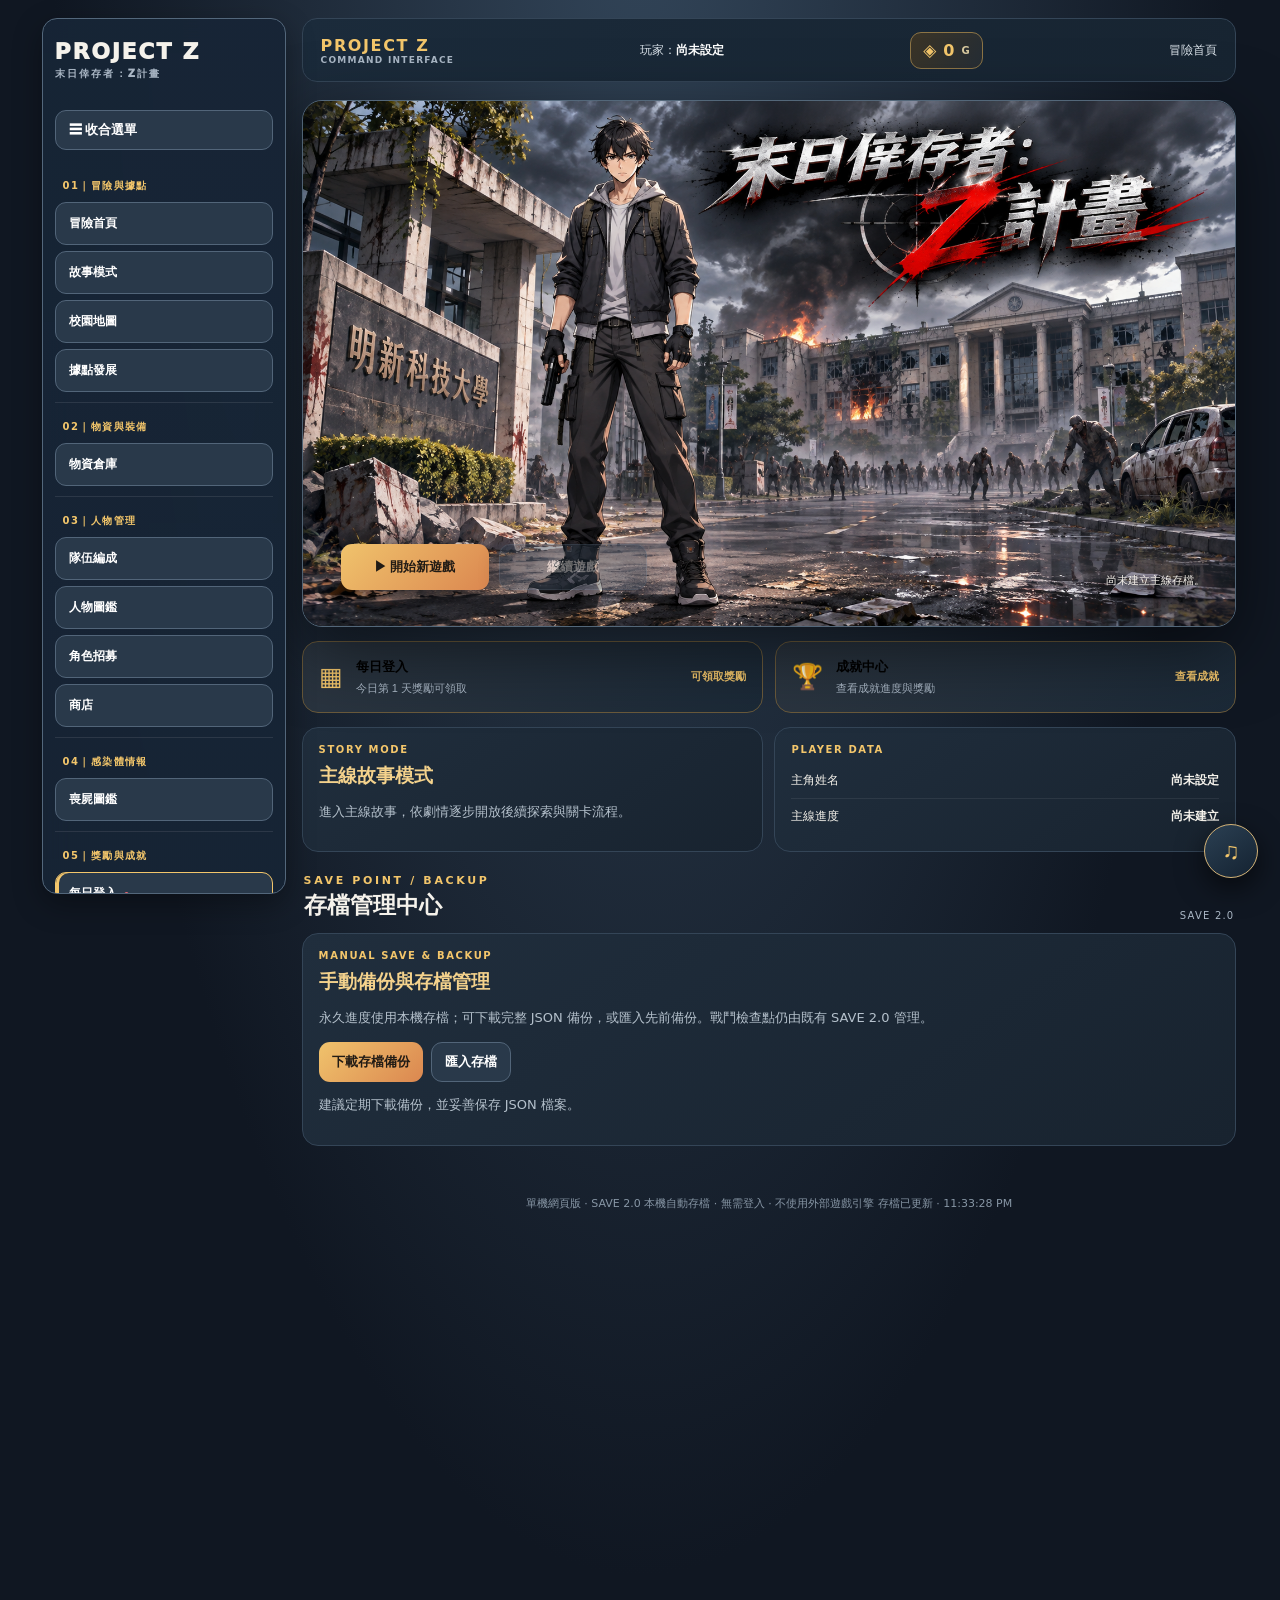
==== commit b41525ea: "Add story mission carousel and zombie intel to test build" ====
--- a/index.html
+++ b/index.html
@@ -363,6 +363,36 @@
 @media(max-width:760px){.tacticalSkill[data-tip]::after{left:66px;width:min(190px,52vw);font-size:11px}}
 .tacticalTutorial{position:absolute;z-index:40;left:50%;top:50%;transform:translate(-50%,-50%);width:min(390px,calc(100% - 32px));padding:18px 20px;border:1px solid #8196aa;border-radius:14px;background:#101c28f5;color:#edf3f8;box-shadow:0 16px 48px #000b;font:13px/1.65 system-ui}
 .tacticalTutorial h3{margin:0 0 8px;color:#f3c66b;font-size:17px}.tacticalTutorial p{margin:6px 0}.tacticalTutorial button{margin-top:10px;width:100%;min-height:38px;border:0;border-radius:8px;background:#e4b45f;color:#172333;font-weight:800;cursor:pointer}
+
+/* STORY MISSION CAROUSEL + ENCOUNTER INTEL */
+.storyMissionSelector{display:block;max-width:100%}
+.storyMissionCarousel{display:grid;gap:12px}
+.storyMissionNav{display:grid;grid-template-columns:76px minmax(0,1fr) 76px;align-items:center;gap:12px}
+.storyArrow{height:88px;border:1px solid #60758a;border-radius:16px;background:linear-gradient(145deg,#34475a,#1b2938);color:#f3d18a;font-size:58px;line-height:1;cursor:pointer;box-shadow:inset 0 1px #ffffff20}
+.storyArrow:disabled{opacity:.28;cursor:not-allowed}
+.storyMissionCount{text-align:center;color:#f3c66b;font-size:clamp(25px,4vw,38px);font-weight:900;letter-spacing:1px}
+.storyMissionFocus{border:1px solid var(--line);border-radius:16px;padding:18px;background:linear-gradient(145deg,#202e3d,#172330);display:grid;gap:10px;min-width:0}
+.storyMissionFocus .storyMissionHead{display:flex;align-items:center;justify-content:space-between;gap:10px}
+.storyMissionFocus .storyMissionTitle{font-size:clamp(18px,2.4vw,25px)}
+.storyMissionFocus .storyMissionSummary{font-size:14px;line-height:1.75;margin:0;color:#c3ced8}
+.storyMissionFocus .storyMissionMeta{font-size:12px;color:#9eacba}
+.storyMissionState.available{color:#a8d8f2;border-color:#4b829f}
+.storyZombieSection{border:1px solid var(--line);border-radius:14px;padding:14px;background:#111c28;min-width:0}
+.storyZombieHeading{display:flex;justify-content:space-between;align-items:center;gap:10px;color:#f2d08b;font-size:16px}
+.storyZombieHeading span{font-size:12px;color:#f2c66c;white-space:nowrap}
+.storyZombieHint{margin:7px 0 12px;color:#aab8c6;font-size:12px;line-height:1.6}
+.storyZombieGrid{display:grid;grid-template-columns:repeat(3,minmax(0,1fr));gap:10px}
+.storyZombieCard{min-width:0;border:1px solid #52677b;border-radius:12px;overflow:hidden;background:linear-gradient(145deg,#202e3d,#101923);padding:8px;display:flex;flex-direction:column;align-items:center;gap:6px}
+.storyZombieArt{width:100%;height:170px;display:flex;align-items:center;justify-content:center;overflow:hidden;border-radius:8px;background:radial-gradient(ellipse at center,#405064,#111923 72%)}
+.storyZombieArt img{width:100%;height:100%;object-fit:contain;filter:drop-shadow(0 5px 8px #0009)}
+.storyZombieCard.undiscovered .storyZombieArt img{filter:brightness(0) drop-shadow(0 0 5px #7e8b9a);opacity:.95}
+.storyZombieName{font-size:12px;font-weight:800;text-align:center;color:#e5edf4;line-height:1.4;min-height:34px;display:flex;align-items:center}
+.storyZombieState{font-size:10px;border-radius:99px;padding:4px 9px;border:1px solid #53677b;color:#b4c1ce}
+.storyZombieState.known{color:#9de0b2;border-color:#47765b}
+.storyZombieEmpty{grid-column:1/-1;color:#aab8c6;font-size:12px}
+.storyMissionFocus .storyMissionActions{margin-top:2px}
+@media(max-width:760px){.storyMissionNav{grid-template-columns:56px minmax(0,1fr) 56px;gap:8px}.storyArrow{height:68px;font-size:46px;border-radius:13px}.storyMissionFocus{padding:12px}.storyMissionFocus .storyMissionSummary{font-size:13px}.storyZombieSection{padding:10px}.storyZombieGrid{grid-template-columns:repeat(2,minmax(0,1fr));gap:8px}.storyZombieArt{height:145px}.storyZombieHeading{font-size:14px}}
+@media(max-width:380px){.storyZombieGrid{grid-template-columns:repeat(2,minmax(0,1fr))}.storyZombieArt{height:125px}}
 </style></head><body><main class="app">
 <header class="top"><a class="logo" href="#" data-screen="home" aria-label="返回遊戲主介面">PROJECT Z <small>末日倖存者：Z計畫</small></a><button class="railToggle btn" id="railToggle" type="button" aria-label="收合導覽">☰ 收合選單</button><nav class="nav" aria-label="遊戲主選單"><div class="navGroup"><div class="navGroupTitle">01｜冒險與據點</div><button class="btn" data-screen="home">冒險首頁</button><button class="btn" data-screen="story">故事模式</button><button class="btn" data-screen="campusMap">校園地圖</button><button class="btn" data-screen="baseManagement">據點發展</button></div><div class="navGroup"><div class="navGroupTitle">02｜物資與裝備</div><button class="btn" data-screen="warehouse">物資倉庫</button></div><div class="navGroup"><div class="navGroupTitle">03｜人物管理</div><button class="btn" data-screen="team">隊伍編成</button><button class="btn" data-screen="archive">人物圖鑑</button><button class="btn" data-screen="recruitment">角色招募</button><button class="btn" data-screen="shop">商店</button></div><div class="navGroup"><div class="navGroupTitle">04｜感染體情報</div><button class="btn" data-screen="zombieArchive">喪屍圖鑑</button></div><div class="navGroup"><div class="navGroupTitle">05｜獎勵與成就</div><button class="btn" data-screen="dailyLogin">每日登入</button><button class="btn" data-screen="achievements">成就中心</button></div><div class="navGroup"><div class="navGroupTitle">06｜系統設定</div><button class="btn" id="goSettings" type="button">設定與存檔</button></div></nav></header><div class="globalStatus"><span class="statusBrand">PROJECT Z <small>COMMAND INTERFACE</small></span><span class="globalPlayer">玩家：<b id="globalPlayerName">尚未設定</b></span><span class="globalGold" role="status" aria-live="polite" aria-label="目前遊戲金幣餘額"><span class="goldIcon" aria-hidden="true">◈</span><span id="globalGoldBalance">0</span><small>G</small></span><span class="globalContext" id="globalContext">主基地總覽</span></div>
 <section id="home" class="screen active">
@@ -392,7 +422,7 @@
 <section id="story" class="screen">
 <div class="sectionTitle"><h2>第一話｜末日開始的那一天</h2><small>劇情關卡 · 16 關</small></div>
 <div class="storyProgressBar"><div><b>劇情進度</b><span id="storyProgressText">已完成 0 / 16</span></div><div class="storyProgressTrack"><i id="storyProgressFill"></i></div></div>
-<div class="storyMissions" id="storyMissionList"></div>
+<div class="storyMissionSelector" id="storyMissionList" aria-live="polite"></div>
 </section>
 <section id="campusMap" class="screen">
 <div class="sectionTitle"><h2>明新混合校園地圖</h2><small>MINGHSIN UNIVERSITY × MINGHSIN HIGH SCHOOL · CONCEPT MAP</small></div>
@@ -775,7 +805,33 @@
 function closeMissionDetail(){const d=$('missionDetailDialog');if(d)d.hidden=true;document.body.classList.remove('missionDetailOpen');}
 function openMissionDetail(i){const m=mainMissions[i];if(!m)return;const d=$('missionDetailDialog'),open=canStartMission(i),done=profile.completed.includes(i);$('missionDetailTitle').textContent='第'+m.code+'關｜'+m.name;$('missionDetailBody').textContent=m.fullStory||m.story;$('missionDetailStart').textContent=done?'再次進入':'進入關卡';$('missionDetailStart').disabled=!open;$('missionDetailStart').type='button';$('missionDetailStart').onclick=e=>{if(e){e.preventDefault();e.stopPropagation();}closeMissionDetail();if(!canStartMission(i)){renderStory();return;}if(profile.completed.includes(i)){showMissionReplayChoice(i);return;}mission=i;startMission(true);};d.hidden=false;document.body.classList.add('missionDetailOpen');}
 $('missionDetailClose').onclick=closeMissionDetail;$('missionDetailBack').onclick=closeMissionDetail;$('missionDetailDialog').onclick=e=>{if(e.target===$('missionDetailDialog'))closeMissionDetail();};
-function renderStory(){const ml=$('storyMissionList');if(!ml)return;const doneCount=profile.completed.filter(n=>n>=0&&n<mainMissions.length).length,pt=$('storyProgressText'),pf=$('storyProgressFill');if(pt)pt.textContent='已完成 '+doneCount+' / '+mainMissions.length;if(pf)pf.style.width=(doneCount/mainMissions.length*100)+'%';ml.innerHTML=mainMissions.map((m,i)=>{const done=profile.completed.includes(i),open=canStartMission(i),state=done?'已完成':open?'可進入':'未解鎖',button=done?'再次進入':open?'進入關卡':'尚未解鎖';return '<article class="storyMission"><div class="storyMissionHead"><span class="storyMissionTitle">'+m.code+'｜'+m.name+'</span><span class="storyMissionState '+(done?'done':'')+'">'+state+'</span></div><p class="storyMissionSummary">'+m.story+'</p><div class="storyMissionMeta"><span>故事場景｜'+m.location.replace('明新科技大學・','').replace('明新科技大學','校園')+'</span></div><div class="storyMissionActions"><button class="btn" type="button" data-mission-details="'+i+'">故事詳情</button><button class="btn primary" type="button" data-mission="'+i+'" '+(open?'':'disabled')+'>'+button+'</button></div></article>';}).join('');bindMissionButtons(ml);ml.querySelectorAll('[data-mission-details]').forEach(b=>{b.type='button';b.onclick=e=>{if(e){e.preventDefault();e.stopPropagation();}openMissionDetail(Number(b.dataset.missionDetails));};});}
+let storySelectedMission=null;
+function renderStory(){
+ const ml=$('storyMissionList');if(!ml)return;
+ const doneCount=profile.completed.filter(n=>n>=0&&n<mainMissions.length).length,pt=$('storyProgressText'),pf=$('storyProgressFill');
+ if(pt)pt.textContent='已完成 '+doneCount+' / '+mainMissions.length;
+ if(pf)pf.style.width=(doneCount/mainMissions.length*100)+'%';
+ if(!Number.isInteger(storySelectedMission)||storySelectedMission<0||storySelectedMission>=mainMissions.length){
+  storySelectedMission=0;
+  for(let i=mainMissions.length-1;i>=0;i--)if(canStartMission(i)){storySelectedMission=i;break;}
+ }
+ const i=storySelectedMission,m=mainMissions[i],done=profile.completed.includes(i),open=canStartMission(i);
+ const state=done?'已完成':open?'可進入':'未解鎖',button=done?'再次進入':open?'進入關卡':'尚未解鎖';
+ const typeMap={normal:['normalMale','normalFemale'],runner:['runnerFemale'],armored:['armoredGuard'],special:['specialMale','specialFemale'],boss:['tyrantBoss']};
+ const presentTypes=new Set();
+ (m.waves||[]).forEach(w=>{for(let j=0;j<w.length;j+=2){const ids=typeMap[w[j]]||[];ids.forEach(id=>presentTypes.add(id));}});
+ const zombieCards=zombieArchiveEntries.filter(z=>presentTypes.has(z.id)).map(z=>{
+  const discovered=!!profile.zombieDiscoveries[z.id],visible=done&&discovered;
+  return '<article class="storyZombieCard '+(visible?'discovered':'undiscovered')+'"><div class="storyZombieArt"><img src="'+z.image+'" alt="'+(visible?z.name:'未知感染體')+'" loading="lazy"></div><div class="storyZombieName">'+(visible?z.name:'未知感染體')+'</div><span class="storyZombieState '+(visible?'known':'hidden')+'">'+(visible?'已遭遇':'尚未解密')+'</span></article>';
+ }).join('');
+ const prevDisabled=i===0,nextDisabled=i===mainMissions.length-1;
+ ml.innerHTML='<div class="storyMissionCarousel"><div class="storyMissionNav"><button type="button" class="storyArrow" data-story-prev '+(prevDisabled?'disabled':'')+' aria-label="上一關">‹</button><span class="storyMissionCount">'+m.code+' / '+String(mainMissions.length).padStart(2,'0')+'</span><button type="button" class="storyArrow" data-story-next '+(nextDisabled?'disabled':'')+' aria-label="下一關">›</button></div><div class="storyMissionFocus"><div class="storyMissionHead"><span class="storyMissionTitle">'+m.code+'｜'+m.name+'</span><span class="storyMissionState '+(done?'done':open?'available':'')+'">'+state+'</span></div><p class="storyMissionSummary">'+m.story+'</p><div class="storyMissionMeta"><span>故事場景｜'+m.location.replace('明新科技大學・','').replace('明新科技大學','校園')+'</span><span>'+(done?'已完成紀錄':open?'已解鎖':'尚未解鎖')+'</span></div></div><section class="storyZombieSection"><div class="storyZombieHeading"><b>☠ 本關出現喪屍情報</b><span>已解密 '+(done?zombieArchiveEntries.filter(z=>presentTypes.has(z.id)&&profile.zombieDiscoveries[z.id]).length:0)+' / '+presentTypes.size+'</span></div><p class="storyZombieHint">尚未完成本關，或尚未遭遇的喪屍，立繪會以黑影顯示。</p><div class="storyZombieGrid">'+(zombieCards||'<p class="storyZombieEmpty">本關尚未設定喪屍資料。</p>')+'</div></section><div class="storyMissionActions"><button class="btn" type="button" data-mission-details="'+i+'">故事詳情</button><button class="btn primary" type="button" data-mission="'+i+'" '+(open?'':'disabled')+'>'+button+'</button></div></div>';
+ const prev=ml.querySelector('[data-story-prev]'),next=ml.querySelector('[data-story-next]');
+ if(prev)prev.onclick=()=>{if(storySelectedMission>0){storySelectedMission--;renderStory();}};
+ if(next)next.onclick=()=>{if(storySelectedMission<mainMissions.length-1){storySelectedMission++;renderStory();}};
+ bindMissionButtons(ml);
+ ml.querySelectorAll('[data-mission-details]').forEach(b=>{b.type='button';b.onclick=e=>{if(e){e.preventDefault();e.stopPropagation();}openMissionDetail(Number(b.dataset.missionDetails));};});
+}
 function renderCampusMap(){const root=$('campusPlan'),detail=$('campusAreaDetail');if(!root||!detail)return;root.innerHTML=storyAreasData.map(a=>{const count=mainMissions.filter(m=>m.areaId===a[0]).length;return '<button type="button" class="campusZone" data-area="'+a[0]+'"><span>'+a[0]+'區｜關聯主線 '+count+' 關</span><b>'+a[1]+'</b><small>'+a[2]+'</small></button>';}).join('');const selectArea=(id)=>{const a=storyAreasData.find(x=>x[0]===id);if(!a)return;const linked=mainMissions.filter(m=>m.areaId===id);detail.innerHTML='<h3>'+a[0]+'｜'+a[1]+'</h3><p>'+a[2]+'</p><p>'+a[3]+'</p><p><b>相關劇情關卡：</b>'+(linked.length?linked.map(m=>'第'+m.code+'關 '+m.name).join('、'):'目前沒有直接對應的劇情關卡')+'</p>';root.querySelectorAll('[data-area]').forEach(b=>b.classList.toggle('selected',b.dataset.area===id));};root.querySelectorAll('[data-area]').forEach(b=>b.onclick=()=>selectArea(b.dataset.area));selectArea('A');}
 const ARCHIVE_KEY='projectZCharacterArchive';
 const archiveNames=['男性主角','林舒舒','劉牧晴','胡凌霄','涂月柔','龍吟秋'];
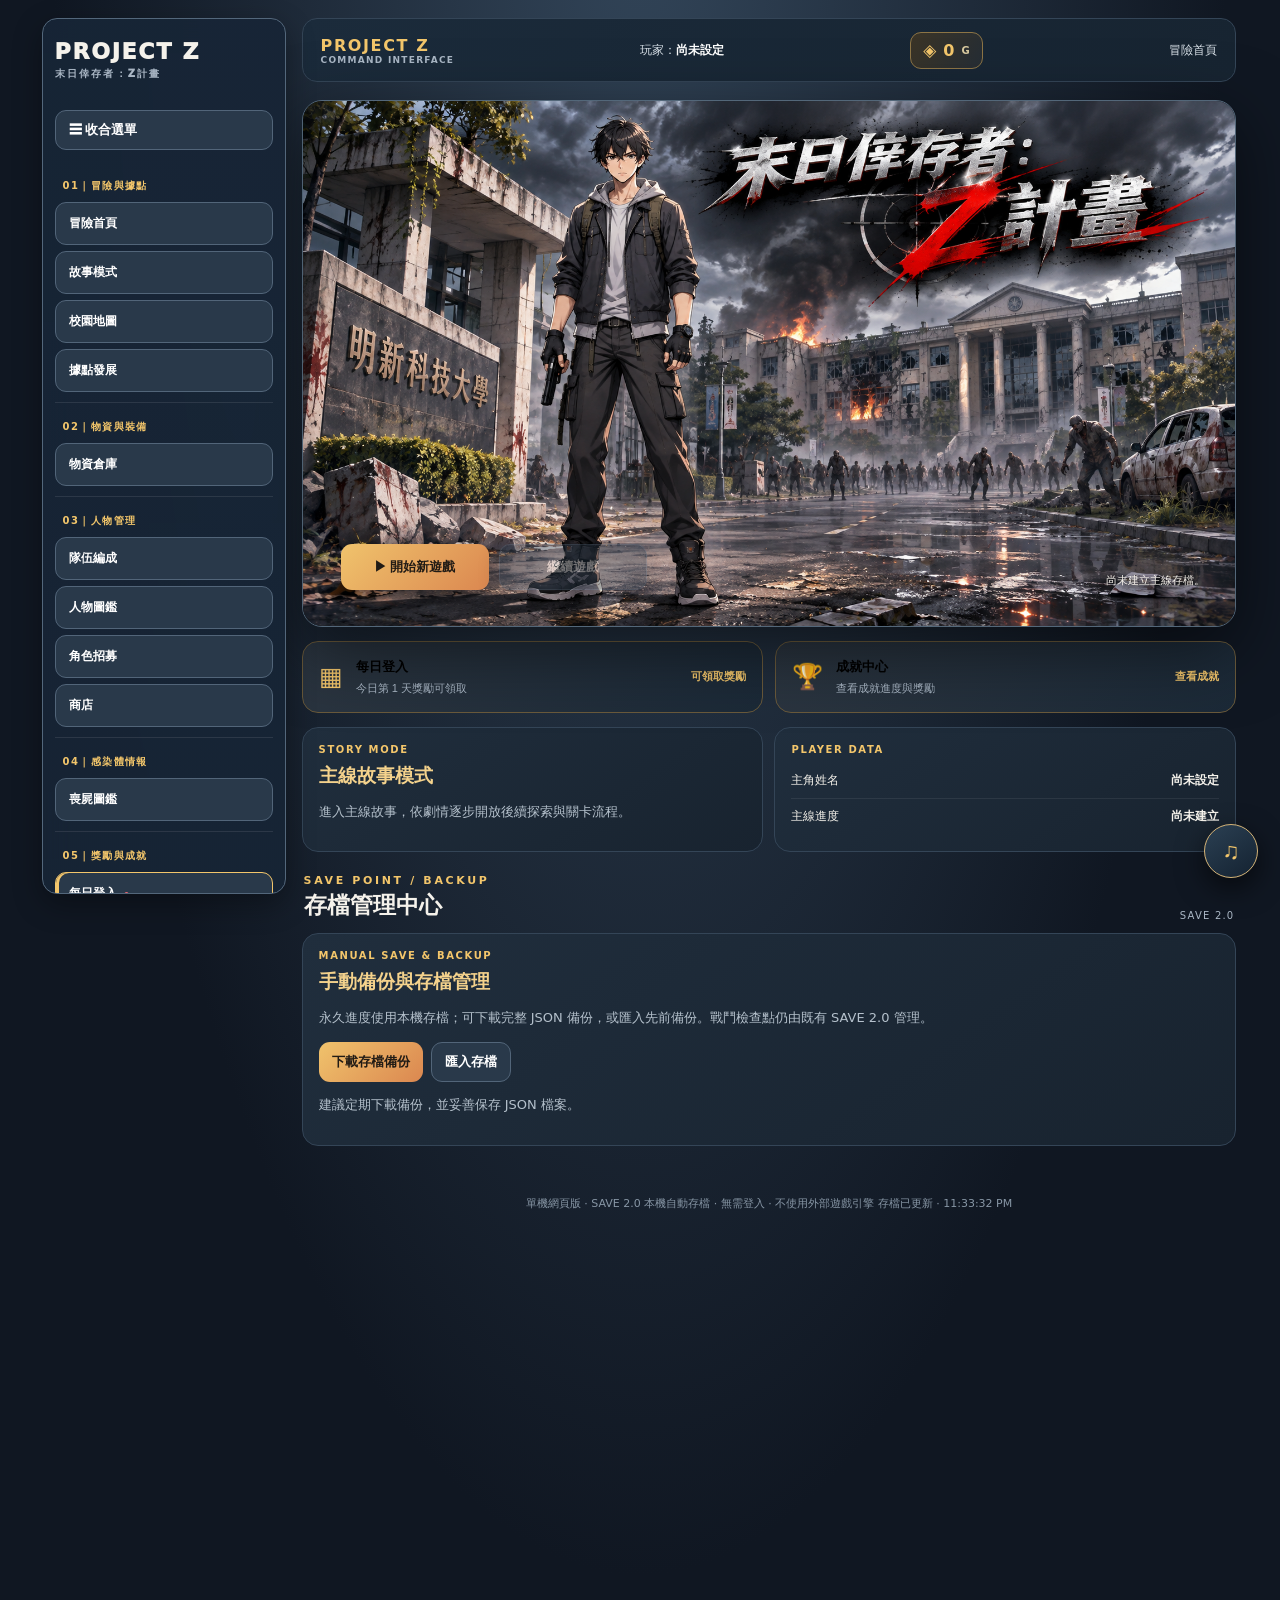
==== commit c1180441: "Integrate approved story interface refinements" ====
--- a/index.html
+++ b/index.html
@@ -341,6 +341,16 @@
  .storyMissionActions{flex-direction:column!important}
  .storyMissionActions .btn{flex:1 1 auto!important}
 }
+/* STORY UI FINAL SCOPE */
+.storyMissionCarousel{display:grid;gap:9px}.storyMissionNav{display:grid;grid-template-columns:48px minmax(0,1fr) 48px;gap:9px;align-items:center}.storyArrow{height:48px;border:1px solid #60758a;border-radius:11px;background:#26394b;color:#f3d18a;font-size:32px;cursor:pointer}.storyArrow:disabled{opacity:.35;cursor:not-allowed}
+.storyMissionNavCenter{display:grid;grid-template-columns:auto minmax(150px,260px);align-items:center;justify-content:center;gap:8px}.storyMissionCount{font-size:clamp(20px,2.8vw,28px);font-weight:900;color:#f3d18a}.storyMissionJumpLabel{font-size:11px;color:#aebdca;text-align:right}.storyMissionJump{width:100%;min-width:0;padding:9px 30px 9px 10px;border:1px solid #60758a;border-radius:9px;background:#172536;color:#f4f2eb;font-size:12px}
+.storyMissionFocus{display:flex;flex-direction:column;gap:8px;padding:13px;border:1px solid var(--line);border-radius:12px;background:#172330}.storyMissionFocus .storyMissionTitle{font-size:clamp(16px,2vw,21px)}.storyMissionFocus .storyMissionSummary{font-size:13px;line-height:1.55}.storyMissionFocus .storyMissionActions{justify-content:flex-start;flex-wrap:wrap;gap:8px}.storyMissionFocus .storyMissionActions .btn{padding:8px 12px;font-size:12px}.storyMissionFocus .storyMissionHead{display:flex;justify-content:space-between;gap:8px;align-items:center}
+.storyMissionState.available{color:#9de0b2;border-color:#47765b}
+.storyZombieDialog{position:fixed;inset:0;z-index:10030;display:grid;place-items:center;padding:18px;background:#050a10df;backdrop-filter:blur(8px)}.storyZombieWindow{width:min(860px,96vw);max-height:min(84vh,820px);overflow:auto;border:1px solid #596e82;border-radius:18px;background:linear-gradient(145deg,#202e3d,#111b27);box-shadow:0 24px 90px #000b;padding:clamp(14px,2.5vw,24px)}
+.storyZombieDialogTop{display:flex;align-items:flex-start;justify-content:space-between;gap:12px}.storyZombieDialogTop h3{margin:0;color:#f3d18a;font-size:20px}.storyZombieDialogTop p{margin:5px 0 0;color:#aebdca;font-size:12px}.storyZombieHint{color:#aebdca;font-size:12px;line-height:1.6}.storyZombieClose{flex:none;width:34px;height:34px;border:1px solid #63778b;border-radius:9px;background:#ffffff10;color:#fff;font-size:23px;cursor:pointer}
+.storyZombieGrid{display:grid;grid-template-columns:repeat(3,minmax(0,1fr));gap:10px}.storyZombieCard{min-width:0;padding:10px;border:1px solid #465a6d;border-radius:12px;background:#172330;text-align:center}.storyZombieArt{height:190px;display:grid;place-items:center;overflow:hidden;border-radius:9px;background:radial-gradient(ellipse at center,#344657,#111b27)}.storyZombieArt img{width:100%;height:100%;object-fit:contain}.storyZombieCard.undiscovered .storyZombieArt img{filter:brightness(0) saturate(0)}.storyZombieName{margin-top:8px;color:#f3d18a;font-size:13px;font-weight:800}.storyZombieState{display:inline-block;margin-top:5px;font-size:10px}.storyZombieState.known{color:#9de0b2}.storyZombieState.hidden{color:#aab7c5}.storyZombieDialogActions{display:flex;justify-content:flex-end;margin-top:14px}.storyZombieEmpty{grid-column:1/-1;color:#aebdca}
+@media(max-width:760px){.storyMissionNav{grid-template-columns:42px minmax(0,1fr) 42px;gap:6px}.storyArrow{height:44px;font-size:28px}.storyMissionNavCenter{grid-template-columns:1fr;gap:4px}.storyMissionCount{text-align:center;font-size:21px}.storyMissionJumpLabel{text-align:center}.storyMissionFocus{padding:11px}.storyMissionFocus .storyMissionActions{display:grid;grid-template-columns:1fr 1fr}.storyMissionFocus .storyMissionActions [data-story-zombie-info]{grid-column:1/-1;grid-row:1}.storyZombieDialog{padding:8px}.storyZombieWindow{width:100%;max-height:90vh;padding:12px}.storyZombieGrid{grid-template-columns:repeat(2,minmax(0,1fr))}.storyZombieArt{height:145px}}
+@media(max-width:380px){.storyZombieArt{height:125px}}
 </style>
 <style id="mission-result-ui-polish">
 .resultDialog{width:min(100%,440px);max-width:440px;padding:24px 26px 22px;text-align:center}.resultEyebrow{margin:0 0 7px;color:#f3c66b;font-size:10px;font-weight:900;letter-spacing:.2em}.resultDialog h2{font-size:28px;margin:0 0 5px}.resultDialog>p#overlayText{margin:0 0 17px;color:#b9c6d2;font-size:13px;line-height:1.45}.resultReward{margin:0 0 12px;padding:14px 15px;border:1px solid #526579;border-radius:13px;background:linear-gradient(145deg,#26394a,#1b2937);text-align:left}.resultTotal{display:flex;align-items:center;justify-content:space-between;gap:12px;padding-bottom:11px;border-bottom:1px solid #ffffff20}.resultTotal span{color:#c6d1dc;font-size:12px}.resultTotal strong{color:#f3c66b;font-size:28px;font-variant-numeric:tabular-nums;white-space:nowrap}.resultBreakdown{display:grid;gap:7px;padding-top:10px}.resultBreakdown>div{display:flex;justify-content:space-between;gap:12px;color:#b9c6d2;font-size:12px}.resultBreakdown>div[hidden]{display:none!important}.resultBreakdown b{color:#f5f2eb;font-variant-numeric:tabular-nums}.resultStats{display:grid;grid-template-columns:1fr 1fr;gap:9px;margin:0 0 12px}.resultStats>div{display:flex;flex-direction:column;gap:4px;padding:10px;border-radius:10px;background:#263747;border:1px solid #40566b}.resultStats span{font-size:10px;color:#aebdca}.resultStats b{font-size:17px;color:#f5f2eb}.resultDialog .resultNotice,.resultDialog .resultStoryNote{margin:8px 0;padding:9px 11px;border-radius:9px;font-size:11px;line-height:1.5;text-align:left}.resultDialog .resultNotice{color:#ffd58a;background:#6b4a1d55;border:1px solid #a77b3b}.resultDialog .resultStoryNote{color:#bcd5eb;background:#29445b77;border:1px solid #45647f}.resultAction{width:100%;min-height:43px;margin-top:3px}@media(max-width:520px){.resultDialog{padding:19px 16px 16px}.resultDialog h2{font-size:25px}.resultTotal strong{font-size:25px}.resultStats b{font-size:15px}}
@@ -363,36 +373,6 @@
 @media(max-width:760px){.tacticalSkill[data-tip]::after{left:66px;width:min(190px,52vw);font-size:11px}}
 .tacticalTutorial{position:absolute;z-index:40;left:50%;top:50%;transform:translate(-50%,-50%);width:min(390px,calc(100% - 32px));padding:18px 20px;border:1px solid #8196aa;border-radius:14px;background:#101c28f5;color:#edf3f8;box-shadow:0 16px 48px #000b;font:13px/1.65 system-ui}
 .tacticalTutorial h3{margin:0 0 8px;color:#f3c66b;font-size:17px}.tacticalTutorial p{margin:6px 0}.tacticalTutorial button{margin-top:10px;width:100%;min-height:38px;border:0;border-radius:8px;background:#e4b45f;color:#172333;font-weight:800;cursor:pointer}
-
-/* STORY MISSION CAROUSEL + ENCOUNTER INTEL */
-.storyMissionSelector{display:block;max-width:100%}
-.storyMissionCarousel{display:grid;gap:12px}
-.storyMissionNav{display:grid;grid-template-columns:76px minmax(0,1fr) 76px;align-items:center;gap:12px}
-.storyArrow{height:88px;border:1px solid #60758a;border-radius:16px;background:linear-gradient(145deg,#34475a,#1b2938);color:#f3d18a;font-size:58px;line-height:1;cursor:pointer;box-shadow:inset 0 1px #ffffff20}
-.storyArrow:disabled{opacity:.28;cursor:not-allowed}
-.storyMissionCount{text-align:center;color:#f3c66b;font-size:clamp(25px,4vw,38px);font-weight:900;letter-spacing:1px}
-.storyMissionFocus{border:1px solid var(--line);border-radius:16px;padding:18px;background:linear-gradient(145deg,#202e3d,#172330);display:grid;gap:10px;min-width:0}
-.storyMissionFocus .storyMissionHead{display:flex;align-items:center;justify-content:space-between;gap:10px}
-.storyMissionFocus .storyMissionTitle{font-size:clamp(18px,2.4vw,25px)}
-.storyMissionFocus .storyMissionSummary{font-size:14px;line-height:1.75;margin:0;color:#c3ced8}
-.storyMissionFocus .storyMissionMeta{font-size:12px;color:#9eacba}
-.storyMissionState.available{color:#a8d8f2;border-color:#4b829f}
-.storyZombieSection{border:1px solid var(--line);border-radius:14px;padding:14px;background:#111c28;min-width:0}
-.storyZombieHeading{display:flex;justify-content:space-between;align-items:center;gap:10px;color:#f2d08b;font-size:16px}
-.storyZombieHeading span{font-size:12px;color:#f2c66c;white-space:nowrap}
-.storyZombieHint{margin:7px 0 12px;color:#aab8c6;font-size:12px;line-height:1.6}
-.storyZombieGrid{display:grid;grid-template-columns:repeat(3,minmax(0,1fr));gap:10px}
-.storyZombieCard{min-width:0;border:1px solid #52677b;border-radius:12px;overflow:hidden;background:linear-gradient(145deg,#202e3d,#101923);padding:8px;display:flex;flex-direction:column;align-items:center;gap:6px}
-.storyZombieArt{width:100%;height:170px;display:flex;align-items:center;justify-content:center;overflow:hidden;border-radius:8px;background:radial-gradient(ellipse at center,#405064,#111923 72%)}
-.storyZombieArt img{width:100%;height:100%;object-fit:contain;filter:drop-shadow(0 5px 8px #0009)}
-.storyZombieCard.undiscovered .storyZombieArt img{filter:brightness(0) drop-shadow(0 0 5px #7e8b9a);opacity:.95}
-.storyZombieName{font-size:12px;font-weight:800;text-align:center;color:#e5edf4;line-height:1.4;min-height:34px;display:flex;align-items:center}
-.storyZombieState{font-size:10px;border-radius:99px;padding:4px 9px;border:1px solid #53677b;color:#b4c1ce}
-.storyZombieState.known{color:#9de0b2;border-color:#47765b}
-.storyZombieEmpty{grid-column:1/-1;color:#aab8c6;font-size:12px}
-.storyMissionFocus .storyMissionActions{margin-top:2px}
-@media(max-width:760px){.storyMissionNav{grid-template-columns:56px minmax(0,1fr) 56px;gap:8px}.storyArrow{height:68px;font-size:46px;border-radius:13px}.storyMissionFocus{padding:12px}.storyMissionFocus .storyMissionSummary{font-size:13px}.storyZombieSection{padding:10px}.storyZombieGrid{grid-template-columns:repeat(2,minmax(0,1fr));gap:8px}.storyZombieArt{height:145px}.storyZombieHeading{font-size:14px}}
-@media(max-width:380px){.storyZombieGrid{grid-template-columns:repeat(2,minmax(0,1fr))}.storyZombieArt{height:125px}}
 </style></head><body><main class="app">
 <header class="top"><a class="logo" href="#" data-screen="home" aria-label="返回遊戲主介面">PROJECT Z <small>末日倖存者：Z計畫</small></a><button class="railToggle btn" id="railToggle" type="button" aria-label="收合導覽">☰ 收合選單</button><nav class="nav" aria-label="遊戲主選單"><div class="navGroup"><div class="navGroupTitle">01｜冒險與據點</div><button class="btn" data-screen="home">冒險首頁</button><button class="btn" data-screen="story">故事模式</button><button class="btn" data-screen="campusMap">校園地圖</button><button class="btn" data-screen="baseManagement">據點發展</button></div><div class="navGroup"><div class="navGroupTitle">02｜物資與裝備</div><button class="btn" data-screen="warehouse">物資倉庫</button></div><div class="navGroup"><div class="navGroupTitle">03｜人物管理</div><button class="btn" data-screen="team">隊伍編成</button><button class="btn" data-screen="archive">人物圖鑑</button><button class="btn" data-screen="recruitment">角色招募</button><button class="btn" data-screen="shop">商店</button></div><div class="navGroup"><div class="navGroupTitle">04｜感染體情報</div><button class="btn" data-screen="zombieArchive">喪屍圖鑑</button></div><div class="navGroup"><div class="navGroupTitle">05｜獎勵與成就</div><button class="btn" data-screen="dailyLogin">每日登入</button><button class="btn" data-screen="achievements">成就中心</button></div><div class="navGroup"><div class="navGroupTitle">06｜系統設定</div><button class="btn" id="goSettings" type="button">設定與存檔</button></div></nav></header><div class="globalStatus"><span class="statusBrand">PROJECT Z <small>COMMAND INTERFACE</small></span><span class="globalPlayer">玩家：<b id="globalPlayerName">尚未設定</b></span><span class="globalGold" role="status" aria-live="polite" aria-label="目前遊戲金幣餘額"><span class="goldIcon" aria-hidden="true">◈</span><span id="globalGoldBalance">0</span><small>G</small></span><span class="globalContext" id="globalContext">主基地總覽</span></div>
 <section id="home" class="screen active">
@@ -422,7 +402,7 @@
 <section id="story" class="screen">
 <div class="sectionTitle"><h2>第一話｜末日開始的那一天</h2><small>劇情關卡 · 16 關</small></div>
 <div class="storyProgressBar"><div><b>劇情進度</b><span id="storyProgressText">已完成 0 / 16</span></div><div class="storyProgressTrack"><i id="storyProgressFill"></i></div></div>
-<div class="storyMissionSelector" id="storyMissionList" aria-live="polite"></div>
+<div class="storyMissions" id="storyMissionList"></div>
 </section>
 <section id="campusMap" class="screen">
 <div class="sectionTitle"><h2>明新混合校園地圖</h2><small>MINGHSIN UNIVERSITY × MINGHSIN HIGH SCHOOL · CONCEPT MAP</small></div>
@@ -464,7 +444,7 @@
 </section>
 <section id="battle" class="screen"><div class="hud"><span>劇情關卡：<b id="missionName">平凡的早晨</b></span><span>波次：<b id="wave">1/5</b></span><span>防護欄：<b id="base">100%</b></span><span>擊倒：<b id="kills">0</b></span><span>時間：<b id="clock">0:00</b></span><button class="btn" id="manualCheckpoint">儲存戰鬥點</button><button class="btn" id="speed">速度 1×</button><button class="btn" id="pause">Ⅱ 暫停</button></div><div class="battleGrid"><div class="arena battleArena"><canvas id="field" width="960" height="680"></canvas><div class="battleTacticalSkills" aria-label="戰術技能"><button class="tacticalSkill tacticalHeal" id="battleHealSkill" type="button" aria-label="防護修復" data-skill="heal"><span class="tacticalSkillCore"><span class="tacticalSkillIcon" aria-hidden="true">🛡️</span></span></button><button class="tacticalSkill tacticalFire" id="battleFireSkill" type="button" aria-label="燃燒彈" data-skill="fire"><span class="tacticalSkillCore"><span class="tacticalSkillIcon" aria-hidden="true">🔥</span></span></button></div><div class="overlay" id="battleOverlay"><div class="dialog resultDialog"><div class="resultEyebrow" id="resultEyebrow">MISSION READY</div><h2 id="overlayTitle">準備出擊</h2><p id="overlayText">主角已就位。點擊感染者指定目標，使用個人技能守住防線。</p><section class="resultReward" id="resultReward" hidden><div class="resultTotal"><span>本次獲得金幣</span><strong id="resultTotal">+0 G</strong></div><div class="resultBreakdown"><div><span>通關獎勵</span><b id="resultClearReward">+0 G</b></div><div id="resultMilestoneRow" hidden><span>劇情階段獎勵</span><b id="resultMilestoneReward">+0 G</b></div></div></section><div class="resultStats" id="resultStats" hidden><div><span>本場擊殺</span><b id="resultKills">0 隻</b></div><div><span>防護欄完整度</span><b id="resultBase">100%</b></div></div><p class="resultNotice" id="resultSaveWarning" hidden>存檔未成功，請檢查儲存空間並匯出備份。</p><p class="resultStoryNote" id="resultStoryNote" hidden></p><button class="btn primary resultAction" id="battleAction">開始戰鬥</button></div></div></div><aside class="side battleHud"><section class="panel roster battleRoster"><h3><button class="rosterToggle" id="rosterToggle" type="button" aria-expanded="true" aria-controls="members"><span id="memberHeading">◆ 作戰隊伍狀態</span><span id="rosterToggleLabel">收合 −</span></button></h3><div id="members"></div></section><div id="log" class="log" hidden>等待隊長下令……</div></aside></div></section>
 <div class="footer">單機網頁版 · SAVE 2.0 本機自動存檔 · 無需登入 · 不使用外部遊戲引擎 <span id="saveStatus" aria-live="polite">存檔系統初始化中</span></div></main><aside class="bgmDock" id="bgmDock" aria-label="音樂播放器"><button class="bgmDockToggle" id="bgmDockToggle" type="button" aria-label="展開音樂播放器" aria-expanded="false" title="音樂播放器">♫</button><div class="bgmControl" id="bgmControl" role="region" aria-label="背景音樂播放器"><div class="bgmNow"><button class="bgmDockClose" id="bgmDockClose" type="button" aria-label="收合音樂播放器">×</button><span class="bgmEyebrow">NOW PLAYING</span><strong id="bgmTrackTitle">鼓動の証明</strong><small id="bgmMode" class="bgmMode">主基地</small></div><div class="bgmTransport"><button id="bgmShuffle" type="button" aria-label="隨機播放" aria-pressed="false" title="隨機播放">⤨</button><button id="bgmPrev" type="button" aria-label="上一首" title="上一首">|◀</button><button id="bgmToggle" type="button" aria-label="播放音樂">▶ 播放</button><button id="bgmNext" type="button" aria-label="下一首" title="下一首">▶|</button><button id="bgmRepeat" type="button" aria-label="循環模式：播放清單循環" aria-pressed="true" title="切換循環模式">🔁</button></div><div class="bgmTimeline"><span id="bgmCurrentTime">0:00</span><input id="bgmSeek" type="range" min="0" max="1000" value="0" step="1" aria-label="歌曲播放進度"><span id="bgmDuration">0:00</span></div><div class="bgmOptions"><label for="bgmTrackSelect">播放清單</label><select id="bgmTrackSelect" aria-label="選擇背景音樂"><option value="japanese">鼓動の証明</option><option value="breach">Take the Breach</option><option value="lastclass">最後一堂課</option><option value="lastletter">最後一封未寄出的信</option><option value="dawn">越過末日的黎明</option><option value="hands">天亮之前，別放開手</option></select><label for="bgmVolume">音量</label><input id="bgmVolume" type="range" min="0" max="100" value="42" aria-label="背景音樂音量"></div></div></aside>
-<div id="newGameDialog" role="dialog" aria-modal="true" aria-labelledby="newGameTitle"><div class="newGameBox"><div class="panelEyebrow">NEW GAME · PLAYER SETUP</div><h2 id="newGameTitle">建立新遊戲</h2><p>請輸入主角姓名。建立新主線資料不會自動刪除既有 SAVE 2.0 戰鬥存檔。</p><label for="newGamePlayerName">主角姓名（必填）</label><input id="newGamePlayerName" type="text" maxlength="20" autocomplete="off" placeholder="請輸入主角姓名"><p id="newGameWarning" aria-live="polite">故事章節：第一話｜遊戲模式：主線故事模式</p><div class="newGameActions"><button class="btn" id="cancelNewGame" type="button">取消</button><button class="btn primary" id="confirmNewGame" type="button">確認設定並開始</button></div></div></div><div id="piercingSkillDialog" class="skillDialog" hidden></div><div id="missionDetailDialog" class="missionDetailDialog" hidden><section class="missionDetailWindow" role="dialog" aria-modal="true" aria-labelledby="missionDetailTitle"><div class="missionDetailTop"><div><small>PROJECT Z · STORY DETAIL</small><h2 id="missionDetailTitle"></h2></div><button class="missionDetailClose" id="missionDetailClose" type="button" aria-label="關閉故事詳情">×</button></div><div class="missionDetailStoryLabel">關卡故事</div><div id="missionDetailBody" class="missionDetailBody"></div><div class="missionDetailActions"><button class="btn" id="missionDetailBack" type="button">返回故事列表</button><button class="btn primary" id="missionDetailStart" type="button">進入關卡</button></div></section></div><script>
+<div id="newGameDialog" role="dialog" aria-modal="true" aria-labelledby="newGameTitle"><div class="newGameBox"><div class="panelEyebrow">NEW GAME · PLAYER SETUP</div><h2 id="newGameTitle">建立新遊戲</h2><p>請輸入主角姓名。建立新主線資料不會自動刪除既有 SAVE 2.0 戰鬥存檔。</p><label for="newGamePlayerName">主角姓名（必填）</label><input id="newGamePlayerName" type="text" maxlength="20" autocomplete="off" placeholder="請輸入主角姓名"><p id="newGameWarning" aria-live="polite">故事章節：第一話｜遊戲模式：主線故事模式</p><div class="newGameActions"><button class="btn" id="cancelNewGame" type="button">取消</button><button class="btn primary" id="confirmNewGame" type="button">確認設定並開始</button></div></div></div><div id="piercingSkillDialog" class="skillDialog" hidden></div><div id="missionDetailDialog" class="missionDetailDialog" hidden><section class="missionDetailWindow" role="dialog" aria-modal="true" aria-labelledby="missionDetailTitle"><div class="missionDetailTop"><div><small>PROJECT Z · STORY DETAIL</small><h2 id="missionDetailTitle"></h2></div><button class="missionDetailClose" id="missionDetailClose" type="button" aria-label="關閉故事詳情">×</button></div><div class="missionDetailStoryLabel">關卡故事</div><div id="missionDetailBody" class="missionDetailBody"></div><div class="missionDetailActions"><button class="btn" id="missionDetailBack" type="button">返回故事列表</button></div></section></div><script>
 (()=>{'use strict';
 const $=id=>document.getElementById(id),screens=['home','team','warehouse','archive','zombieArchive','recruitment','shop','story','campusMap','baseManagement','dailyLogin','achievements','battle'];
 const SAVE_VERSION=2,PROFILE_KEY='zombieSurvivalSave',PROFILE_BACKUP='zombieSurvivalSave_backup',CHECKPOINT_DB='projectZSaveDB',CHECKPOINT_STORE='checkpoints';
@@ -803,34 +783,37 @@
 ];
 function canStartMission(i){return Number.isInteger(i)&&i>=0&&i<mainMissions.length&&(i<=profile.unlocked||profile.completed.includes(i));}
 function closeMissionDetail(){const d=$('missionDetailDialog');if(d)d.hidden=true;document.body.classList.remove('missionDetailOpen');}
-function openMissionDetail(i){const m=mainMissions[i];if(!m)return;const d=$('missionDetailDialog'),open=canStartMission(i),done=profile.completed.includes(i);$('missionDetailTitle').textContent='第'+m.code+'關｜'+m.name;$('missionDetailBody').textContent=m.fullStory||m.story;$('missionDetailStart').textContent=done?'再次進入':'進入關卡';$('missionDetailStart').disabled=!open;$('missionDetailStart').type='button';$('missionDetailStart').onclick=e=>{if(e){e.preventDefault();e.stopPropagation();}closeMissionDetail();if(!canStartMission(i)){renderStory();return;}if(profile.completed.includes(i)){showMissionReplayChoice(i);return;}mission=i;startMission(true);};d.hidden=false;document.body.classList.add('missionDetailOpen');}
+function openMissionDetail(i){const m=mainMissions[i];if(!m)return;const d=$('missionDetailDialog');$('missionDetailTitle').textContent='第'+m.code+'關｜'+m.name;$('missionDetailBody').textContent=m.fullStory||m.story;d.hidden=false;document.body.classList.add('missionDetailOpen');}
 $('missionDetailClose').onclick=closeMissionDetail;$('missionDetailBack').onclick=closeMissionDetail;$('missionDetailDialog').onclick=e=>{if(e.target===$('missionDetailDialog'))closeMissionDetail();};
 let storySelectedMission=null;
+function closeStoryZombieDialog(){const d=$('storyZombieDialog');if(d)d.remove();document.body.classList.remove('storyZombieDialogOpen');}
+function openStoryZombieDialog(missionIndex){
+ const m=mainMissions[missionIndex];if(!m)return;const old=$('storyZombieDialog');if(old)old.remove();
+ const typeMap={normal:['normalMale','normalFemale'],runner:['runnerFemale'],armored:['armoredGuard'],special:['specialMale','specialFemale'],boss:['tyrantBoss']},presentTypes=new Set();
+ (m.waves||[]).forEach(w=>{for(let j=0;j<w.length;j+=2)(typeMap[w[j]]||[]).forEach(id=>presentTypes.add(id));});
+ const entries=zombieArchiveEntries.filter(z=>presentTypes.has(z.id)),done=profile.completed.includes(missionIndex);
+ const cards=entries.map(z=>{const visible=done&&!!profile.zombieDiscoveries[z.id];return '<article class="storyZombieCard '+(visible?'discovered':'undiscovered')+'"><div class="storyZombieArt"><img src="'+z.image+'" alt="'+(visible?z.name:'未知感染體')+'" loading="lazy"></div><div class="storyZombieName">'+(visible?z.name:'未知感染體')+'</div><span class="storyZombieState '+(visible?'known':'hidden')+'">'+(visible?'已遭遇':'尚未解密')+'</span></article>';}).join('');
+ const d=document.createElement('div');d.id='storyZombieDialog';d.className='storyZombieDialog';d.innerHTML='<section class="storyZombieWindow" role="dialog" aria-modal="true" aria-labelledby="storyZombieDialogTitle"><header class="storyZombieDialogTop"><div><h3 id="storyZombieDialogTitle">本關喪屍情報</h3><p>第'+m.code+'關｜'+m.name+' · 已解密 '+entries.filter(z=>done&&profile.zombieDiscoveries[z.id]).length+' / '+entries.length+'</p></div><button type="button" class="storyZombieClose" aria-label="關閉情報視窗">×</button></header><p class="storyZombieHint">尚未完成本關，或尚未遭遇的喪屍，立繪會以黑影顯示。</p><div class="storyZombieGrid">'+(cards||'<p class="storyZombieEmpty">本關尚未設定喪屍資料。</p>')+'</div><footer class="storyZombieDialogActions"><button type="button" class="btn" data-zombie-dialog-close>關閉</button></footer></section>';
+ document.body.appendChild(d);const close=()=>closeStoryZombieDialog();d.querySelectorAll('.storyZombieClose,[data-zombie-dialog-close]').forEach(b=>b.onclick=close);d.onclick=e=>{if(e.target===d)close();};
+}
 function renderStory(){
  const ml=$('storyMissionList');if(!ml)return;
  const doneCount=profile.completed.filter(n=>n>=0&&n<mainMissions.length).length,pt=$('storyProgressText'),pf=$('storyProgressFill');
- if(pt)pt.textContent='已完成 '+doneCount+' / '+mainMissions.length;
- if(pf)pf.style.width=(doneCount/mainMissions.length*100)+'%';
- if(!Number.isInteger(storySelectedMission)||storySelectedMission<0||storySelectedMission>=mainMissions.length){
-  storySelectedMission=0;
-  for(let i=mainMissions.length-1;i>=0;i--)if(canStartMission(i)){storySelectedMission=i;break;}
- }
- const i=storySelectedMission,m=mainMissions[i],done=profile.completed.includes(i),open=canStartMission(i);
- const state=done?'已完成':open?'可進入':'未解鎖',button=done?'再次進入':open?'進入關卡':'尚未解鎖';
- const typeMap={normal:['normalMale','normalFemale'],runner:['runnerFemale'],armored:['armoredGuard'],special:['specialMale','specialFemale'],boss:['tyrantBoss']};
- const presentTypes=new Set();
- (m.waves||[]).forEach(w=>{for(let j=0;j<w.length;j+=2){const ids=typeMap[w[j]]||[];ids.forEach(id=>presentTypes.add(id));}});
- const zombieCards=zombieArchiveEntries.filter(z=>presentTypes.has(z.id)).map(z=>{
-  const discovered=!!profile.zombieDiscoveries[z.id],visible=done&&discovered;
-  return '<article class="storyZombieCard '+(visible?'discovered':'undiscovered')+'"><div class="storyZombieArt"><img src="'+z.image+'" alt="'+(visible?z.name:'未知感染體')+'" loading="lazy"></div><div class="storyZombieName">'+(visible?z.name:'未知感染體')+'</div><span class="storyZombieState '+(visible?'known':'hidden')+'">'+(visible?'已遭遇':'尚未解密')+'</span></article>';
- }).join('');
- const prevDisabled=i===0,nextDisabled=i===mainMissions.length-1;
- ml.innerHTML='<div class="storyMissionCarousel"><div class="storyMissionNav"><button type="button" class="storyArrow" data-story-prev '+(prevDisabled?'disabled':'')+' aria-label="上一關">‹</button><span class="storyMissionCount">'+m.code+' / '+String(mainMissions.length).padStart(2,'0')+'</span><button type="button" class="storyArrow" data-story-next '+(nextDisabled?'disabled':'')+' aria-label="下一關">›</button></div><div class="storyMissionFocus"><div class="storyMissionHead"><span class="storyMissionTitle">'+m.code+'｜'+m.name+'</span><span class="storyMissionState '+(done?'done':open?'available':'')+'">'+state+'</span></div><p class="storyMissionSummary">'+m.story+'</p><div class="storyMissionMeta"><span>故事場景｜'+m.location.replace('明新科技大學・','').replace('明新科技大學','校園')+'</span><span>'+(done?'已完成紀錄':open?'已解鎖':'尚未解鎖')+'</span></div></div><section class="storyZombieSection"><div class="storyZombieHeading"><b>☠ 本關出現喪屍情報</b><span>已解密 '+(done?zombieArchiveEntries.filter(z=>presentTypes.has(z.id)&&profile.zombieDiscoveries[z.id]).length:0)+' / '+presentTypes.size+'</span></div><p class="storyZombieHint">尚未完成本關，或尚未遭遇的喪屍，立繪會以黑影顯示。</p><div class="storyZombieGrid">'+(zombieCards||'<p class="storyZombieEmpty">本關尚未設定喪屍資料。</p>')+'</div></section><div class="storyMissionActions"><button class="btn" type="button" data-mission-details="'+i+'">故事詳情</button><button class="btn primary" type="button" data-mission="'+i+'" '+(open?'':'disabled')+'>'+button+'</button></div></div>';
- const prev=ml.querySelector('[data-story-prev]'),next=ml.querySelector('[data-story-next]');
- if(prev)prev.onclick=()=>{if(storySelectedMission>0){storySelectedMission--;renderStory();}};
- if(next)next.onclick=()=>{if(storySelectedMission<mainMissions.length-1){storySelectedMission++;renderStory();}};
- bindMissionButtons(ml);
- ml.querySelectorAll('[data-mission-details]').forEach(b=>{b.type='button';b.onclick=e=>{if(e){e.preventDefault();e.stopPropagation();}openMissionDetail(Number(b.dataset.missionDetails));};});
+ if(pt)pt.textContent='已完成 '+doneCount+' / '+mainMissions.length;if(pf)pf.style.width=(doneCount/mainMissions.length*100)+'%';
+ if(!Number.isInteger(storySelectedMission)||storySelectedMission<0||storySelectedMission>=mainMissions.length){storySelectedMission=0;for(let i=mainMissions.length-1;i>=0;i--)if(canStartMission(i)){storySelectedMission=i;break;}}
+ if(!canStartMission(storySelectedMission)){storySelectedMission=0;for(let i=mainMissions.length-1;i>=0;i--)if(canStartMission(i)){storySelectedMission=i;break;}}
+ const i=storySelectedMission,m=mainMissions[i],done=profile.completed.includes(i),open=canStartMission(i),state=done?'已完成':open?'可進入':'未解鎖',button=done?'再次進入':open?'進入關卡':'尚未解鎖';
+ const unlocked=mainMissions.map((mission,index)=>({mission,index})).filter(x=>canStartMission(x.index));
+ const options=unlocked.map(x=>'<option value="'+x.index+'" '+(x.index===i?'selected':'')+'>第'+x.mission.code+'關｜'+x.mission.name+(profile.completed.includes(x.index)?'（已完成）':'（已解鎖）')+'</option>').join('');
+ const typeMap={normal:['normalMale','normalFemale'],runner:['runnerFemale'],armored:['armoredGuard'],special:['specialMale','specialFemale'],boss:['tyrantBoss']},presentTypes=new Set();
+ (m.waves||[]).forEach(w=>{for(let j=0;j<w.length;j+=2)(typeMap[w[j]]||[]).forEach(id=>presentTypes.add(id));});
+ const discoveredCount=zombieArchiveEntries.filter(z=>presentTypes.has(z.id)&&done&&profile.zombieDiscoveries[z.id]).length,prevDisabled=i===0,nextDisabled=i===mainMissions.length-1;
+ ml.innerHTML='<div class="storyMissionCarousel"><div class="storyMissionNav"><button type="button" class="storyArrow" data-story-prev '+(prevDisabled?'disabled':'')+' aria-label="上一關">‹</button><div class="storyMissionNavCenter"><span class="storyMissionCount">'+m.code+' / '+String(mainMissions.length).padStart(2,'0')+'</span><label class="storyMissionJumpLabel" for="storyMissionJump">快速跳轉</label><select id="storyMissionJump" class="storyMissionJump" aria-label="選擇已解鎖關卡">'+options+'</select></div><button type="button" class="storyArrow" data-story-next '+(nextDisabled?'disabled':'')+' aria-label="下一關">›</button></div><div class="storyMissionFocus"><div class="storyMissionHead"><span class="storyMissionTitle">'+m.code+'｜'+m.name+'</span><span class="storyMissionState '+(done?'done':open?'available':'')+'">'+state+'</span></div><p class="storyMissionSummary">'+m.story+'</p><div class="storyMissionMeta"><span>故事場景｜'+m.location.replace('明新科技大學・','').replace('明新科技大學','校園')+'</span><span>'+(done?'已完成紀錄':open?'已解鎖':'尚未解鎖')+'</span></div><div class="storyMissionActions"><button class="btn" type="button" data-mission-details="'+i+'">故事詳情</button><button class="btn" type="button" data-story-zombie-info="'+i+'">☠ 本關喪屍情報（'+presentTypes.size+' 種 · 已解密 '+discoveredCount+'）</button><button class="btn primary" type="button" data-mission="'+i+'" '+(open?'':'disabled')+'>'+button+'</button></div></div></div>';
+ const prev=ml.querySelector('[data-story-prev]'),next=ml.querySelector('[data-story-next]'),jump=ml.querySelector('#storyMissionJump');
+ if(prev)prev.onclick=()=>{if(storySelectedMission>0){storySelectedMission--;renderStory();}};if(next)next.onclick=()=>{if(storySelectedMission<mainMissions.length-1){storySelectedMission++;renderStory();}};
+ if(jump)jump.onchange=()=>{const target=Number(jump.value);if(canStartMission(target)){storySelectedMission=target;renderStory();}};
+ const intel=ml.querySelector('[data-story-zombie-info]');if(intel)intel.onclick=()=>openStoryZombieDialog(Number(intel.dataset.storyZombieInfo));
+ bindMissionButtons(ml);ml.querySelectorAll('[data-mission-details]').forEach(b=>{b.type='button';b.onclick=e=>{if(e){e.preventDefault();e.stopPropagation();}openMissionDetail(Number(b.dataset.missionDetails));};});
 }
 function renderCampusMap(){const root=$('campusPlan'),detail=$('campusAreaDetail');if(!root||!detail)return;root.innerHTML=storyAreasData.map(a=>{const count=mainMissions.filter(m=>m.areaId===a[0]).length;return '<button type="button" class="campusZone" data-area="'+a[0]+'"><span>'+a[0]+'區｜關聯主線 '+count+' 關</span><b>'+a[1]+'</b><small>'+a[2]+'</small></button>';}).join('');const selectArea=(id)=>{const a=storyAreasData.find(x=>x[0]===id);if(!a)return;const linked=mainMissions.filter(m=>m.areaId===id);detail.innerHTML='<h3>'+a[0]+'｜'+a[1]+'</h3><p>'+a[2]+'</p><p>'+a[3]+'</p><p><b>相關劇情關卡：</b>'+(linked.length?linked.map(m=>'第'+m.code+'關 '+m.name).join('、'):'目前沒有直接對應的劇情關卡')+'</p>';root.querySelectorAll('[data-area]').forEach(b=>b.classList.toggle('selected',b.dataset.area===id));};root.querySelectorAll('[data-area]').forEach(b=>b.onclick=()=>selectArea(b.dataset.area));selectArea('A');}
 const ARCHIVE_KEY='projectZCharacterArchive';
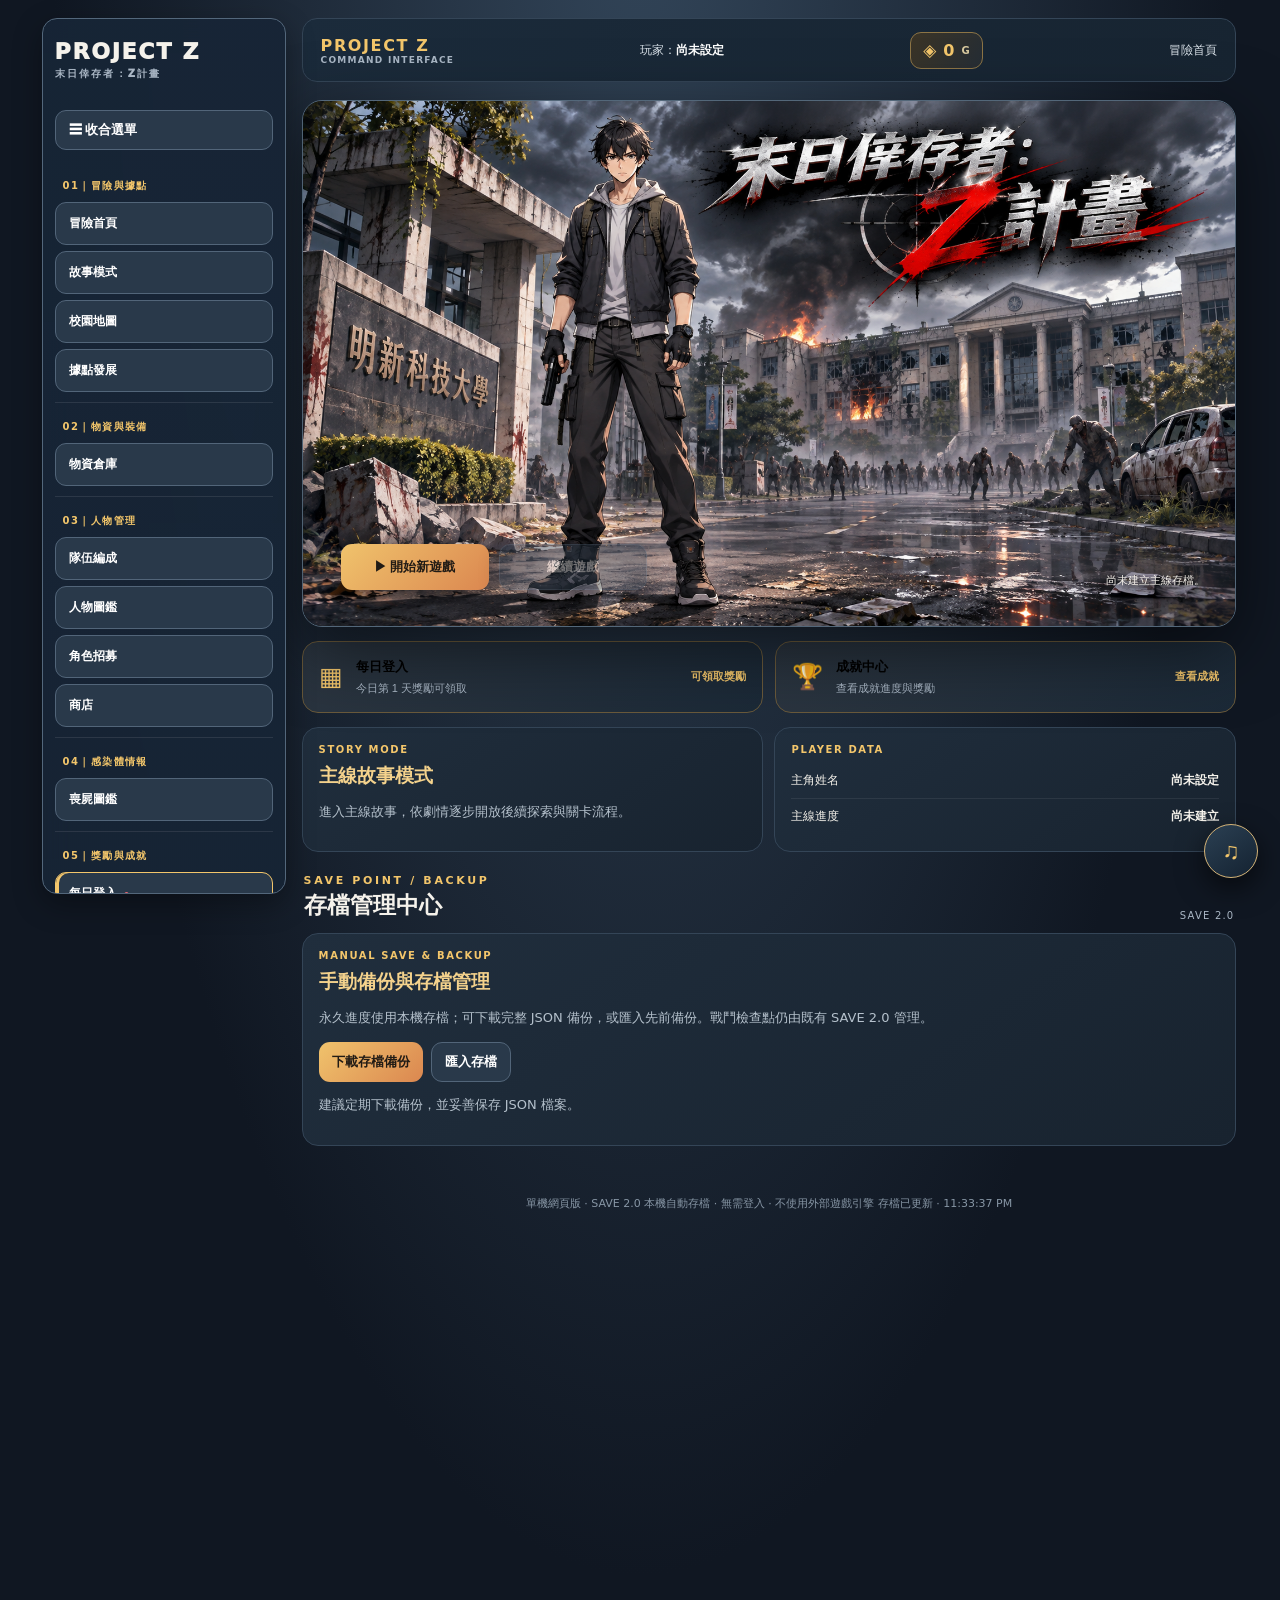
==== commit 4eda1c75: "Refine official story and zombie intel layout" ====
--- a/index.html
+++ b/index.html
@@ -351,6 +351,42 @@
 .storyZombieGrid{display:grid;grid-template-columns:repeat(3,minmax(0,1fr));gap:10px}.storyZombieCard{min-width:0;padding:10px;border:1px solid #465a6d;border-radius:12px;background:#172330;text-align:center}.storyZombieArt{height:190px;display:grid;place-items:center;overflow:hidden;border-radius:9px;background:radial-gradient(ellipse at center,#344657,#111b27)}.storyZombieArt img{width:100%;height:100%;object-fit:contain}.storyZombieCard.undiscovered .storyZombieArt img{filter:brightness(0) saturate(0)}.storyZombieName{margin-top:8px;color:#f3d18a;font-size:13px;font-weight:800}.storyZombieState{display:inline-block;margin-top:5px;font-size:10px}.storyZombieState.known{color:#9de0b2}.storyZombieState.hidden{color:#aab7c5}.storyZombieDialogActions{display:flex;justify-content:flex-end;margin-top:14px}.storyZombieEmpty{grid-column:1/-1;color:#aebdca}
 @media(max-width:760px){.storyMissionNav{grid-template-columns:42px minmax(0,1fr) 42px;gap:6px}.storyArrow{height:44px;font-size:28px}.storyMissionNavCenter{grid-template-columns:1fr;gap:4px}.storyMissionCount{text-align:center;font-size:21px}.storyMissionJumpLabel{text-align:center}.storyMissionFocus{padding:11px}.storyMissionFocus .storyMissionActions{display:grid;grid-template-columns:1fr 1fr}.storyMissionFocus .storyMissionActions [data-story-zombie-info]{grid-column:1/-1;grid-row:1}.storyZombieDialog{padding:8px}.storyZombieWindow{width:100%;max-height:90vh;padding:12px}.storyZombieGrid{grid-template-columns:repeat(2,minmax(0,1fr))}.storyZombieArt{height:145px}}
 @media(max-width:380px){.storyZombieArt{height:125px}}
+
+/* STORY LAYOUT REFINEMENT · 2026-11 */
+#story{width:100%;min-width:0}
+#storyMissionList.storyMissions{display:block!important;width:100%;max-width:none;min-width:0;grid-template-columns:minmax(0,1fr)!important}
+#storyMissionList .storyMissionCarousel{width:100%;max-width:none;min-width:0;gap:14px}
+#storyMissionList .storyMissionNav{grid-template-columns:48px minmax(0,1fr) 48px;gap:12px}
+#storyMissionList .storyMissionNavCenter{grid-template-columns:auto minmax(190px,320px);justify-content:center;gap:12px}
+#storyMissionList .storyMissionFocus{width:100%;min-width:0;padding:18px;gap:12px}
+#storyMissionList .storyMissionFocus .storyMissionTitle{font-size:clamp(18px,2vw,23px)}
+#storyMissionList .storyMissionFocus .storyMissionSummary{font-size:14px;line-height:1.75}
+#storyMissionList .storyMissionFocus .storyMissionActions{display:grid;grid-template-columns:repeat(2,minmax(0,1fr));align-items:stretch;gap:10px;margin-top:4px}
+#storyMissionList .storyMissionFocus .storyMissionActions .btn{width:100%;min-height:44px;padding:10px 14px;font-size:13px}
+#storyMissionList .storyMissionFocus .storyMissionActions [data-mission]{grid-column:1/-1}
+.storyZombieWindow{width:min(1120px,96vw);max-height:min(88vh,900px);padding:clamp(14px,2vw,22px)}
+.storyZombieGrid{grid-template-columns:repeat(4,minmax(0,1fr));gap:12px}
+.storyZombieCard{padding:9px}
+.storyZombieArt{height:clamp(130px,14vw,170px)}
+.storyZombieName{font-size:13px;line-height:1.4}
+.storyZombieDialogTop h3{font-size:19px}
+.storyZombieHint{margin:10px 0 14px}
+@media(max-width:760px){
+ #storyMissionList .storyMissionNav{grid-template-columns:42px minmax(0,1fr) 42px;gap:6px}
+ #storyMissionList .storyMissionNavCenter{grid-template-columns:1fr;gap:5px}
+ #storyMissionList .storyMissionFocus{padding:13px}
+ #storyMissionList .storyMissionFocus .storyMissionActions{grid-template-columns:1fr 1fr}
+ #storyMissionList .storyMissionFocus .storyMissionActions [data-story-zombie-info]{grid-column:1/-1}
+ #storyMissionList .storyMissionFocus .storyMissionActions [data-mission]{grid-column:1/-1}
+ .storyZombieWindow{width:100%;max-height:91vh;padding:12px}
+ .storyZombieGrid{grid-template-columns:repeat(2,minmax(0,1fr));gap:9px}
+ .storyZombieArt{height:clamp(120px,36vw,160px)}
+}
+@media(max-width:380px){
+ .storyZombieArt{height:118px}
+ #storyMissionList .storyMissionFocus .storyMissionActions{grid-template-columns:1fr}
+ #storyMissionList .storyMissionFocus .storyMissionActions [data-story-zombie-info],#storyMissionList .storyMissionFocus .storyMissionActions [data-mission]{grid-column:1}
+}
 </style>
 <style id="mission-result-ui-polish">
 .resultDialog{width:min(100%,440px);max-width:440px;padding:24px 26px 22px;text-align:center}.resultEyebrow{margin:0 0 7px;color:#f3c66b;font-size:10px;font-weight:900;letter-spacing:.2em}.resultDialog h2{font-size:28px;margin:0 0 5px}.resultDialog>p#overlayText{margin:0 0 17px;color:#b9c6d2;font-size:13px;line-height:1.45}.resultReward{margin:0 0 12px;padding:14px 15px;border:1px solid #526579;border-radius:13px;background:linear-gradient(145deg,#26394a,#1b2937);text-align:left}.resultTotal{display:flex;align-items:center;justify-content:space-between;gap:12px;padding-bottom:11px;border-bottom:1px solid #ffffff20}.resultTotal span{color:#c6d1dc;font-size:12px}.resultTotal strong{color:#f3c66b;font-size:28px;font-variant-numeric:tabular-nums;white-space:nowrap}.resultBreakdown{display:grid;gap:7px;padding-top:10px}.resultBreakdown>div{display:flex;justify-content:space-between;gap:12px;color:#b9c6d2;font-size:12px}.resultBreakdown>div[hidden]{display:none!important}.resultBreakdown b{color:#f5f2eb;font-variant-numeric:tabular-nums}.resultStats{display:grid;grid-template-columns:1fr 1fr;gap:9px;margin:0 0 12px}.resultStats>div{display:flex;flex-direction:column;gap:4px;padding:10px;border-radius:10px;background:#263747;border:1px solid #40566b}.resultStats span{font-size:10px;color:#aebdca}.resultStats b{font-size:17px;color:#f5f2eb}.resultDialog .resultNotice,.resultDialog .resultStoryNote{margin:8px 0;padding:9px 11px;border-radius:9px;font-size:11px;line-height:1.5;text-align:left}.resultDialog .resultNotice{color:#ffd58a;background:#6b4a1d55;border:1px solid #a77b3b}.resultDialog .resultStoryNote{color:#bcd5eb;background:#29445b77;border:1px solid #45647f}.resultAction{width:100%;min-height:43px;margin-top:3px}@media(max-width:520px){.resultDialog{padding:19px 16px 16px}.resultDialog h2{font-size:25px}.resultTotal strong{font-size:25px}.resultStats b{font-size:15px}}
@@ -802,13 +838,13 @@
  if(pt)pt.textContent='已完成 '+doneCount+' / '+mainMissions.length;if(pf)pf.style.width=(doneCount/mainMissions.length*100)+'%';
  if(!Number.isInteger(storySelectedMission)||storySelectedMission<0||storySelectedMission>=mainMissions.length){storySelectedMission=0;for(let i=mainMissions.length-1;i>=0;i--)if(canStartMission(i)){storySelectedMission=i;break;}}
  if(!canStartMission(storySelectedMission)){storySelectedMission=0;for(let i=mainMissions.length-1;i>=0;i--)if(canStartMission(i)){storySelectedMission=i;break;}}
- const i=storySelectedMission,m=mainMissions[i],done=profile.completed.includes(i),open=canStartMission(i),state=done?'已完成':open?'可進入':'未解鎖',button=done?'再次進入':open?'進入關卡':'尚未解鎖';
+ const i=storySelectedMission,m=mainMissions[i],done=profile.completed.includes(i),open=canStartMission(i),state=done?'已完成':open?'可進入':'未解鎖',button=open&&!done?'進入關卡':'';
  const unlocked=mainMissions.map((mission,index)=>({mission,index})).filter(x=>canStartMission(x.index));
  const options=unlocked.map(x=>'<option value="'+x.index+'" '+(x.index===i?'selected':'')+'>第'+x.mission.code+'關｜'+x.mission.name+(profile.completed.includes(x.index)?'（已完成）':'（已解鎖）')+'</option>').join('');
  const typeMap={normal:['normalMale','normalFemale'],runner:['runnerFemale'],armored:['armoredGuard'],special:['specialMale','specialFemale'],boss:['tyrantBoss']},presentTypes=new Set();
  (m.waves||[]).forEach(w=>{for(let j=0;j<w.length;j+=2)(typeMap[w[j]]||[]).forEach(id=>presentTypes.add(id));});
  const discoveredCount=zombieArchiveEntries.filter(z=>presentTypes.has(z.id)&&done&&profile.zombieDiscoveries[z.id]).length,prevDisabled=i===0,nextDisabled=i===mainMissions.length-1;
- ml.innerHTML='<div class="storyMissionCarousel"><div class="storyMissionNav"><button type="button" class="storyArrow" data-story-prev '+(prevDisabled?'disabled':'')+' aria-label="上一關">‹</button><div class="storyMissionNavCenter"><span class="storyMissionCount">'+m.code+' / '+String(mainMissions.length).padStart(2,'0')+'</span><label class="storyMissionJumpLabel" for="storyMissionJump">快速跳轉</label><select id="storyMissionJump" class="storyMissionJump" aria-label="選擇已解鎖關卡">'+options+'</select></div><button type="button" class="storyArrow" data-story-next '+(nextDisabled?'disabled':'')+' aria-label="下一關">›</button></div><div class="storyMissionFocus"><div class="storyMissionHead"><span class="storyMissionTitle">'+m.code+'｜'+m.name+'</span><span class="storyMissionState '+(done?'done':open?'available':'')+'">'+state+'</span></div><p class="storyMissionSummary">'+m.story+'</p><div class="storyMissionMeta"><span>故事場景｜'+m.location.replace('明新科技大學・','').replace('明新科技大學','校園')+'</span><span>'+(done?'已完成紀錄':open?'已解鎖':'尚未解鎖')+'</span></div><div class="storyMissionActions"><button class="btn" type="button" data-mission-details="'+i+'">故事詳情</button><button class="btn" type="button" data-story-zombie-info="'+i+'">☠ 本關喪屍情報（'+presentTypes.size+' 種 · 已解密 '+discoveredCount+'）</button><button class="btn primary" type="button" data-mission="'+i+'" '+(open?'':'disabled')+'>'+button+'</button></div></div></div>';
+ ml.innerHTML='<div class="storyMissionCarousel"><div class="storyMissionNav"><button type="button" class="storyArrow" data-story-prev '+(prevDisabled?'disabled':'')+' aria-label="上一關">‹</button><div class="storyMissionNavCenter"><span class="storyMissionCount">'+m.code+' / '+String(mainMissions.length).padStart(2,'0')+'</span><label class="storyMissionJumpLabel" for="storyMissionJump">快速跳轉</label><select id="storyMissionJump" class="storyMissionJump" aria-label="選擇已解鎖關卡">'+options+'</select></div><button type="button" class="storyArrow" data-story-next '+(nextDisabled?'disabled':'')+' aria-label="下一關">›</button></div><div class="storyMissionFocus"><div class="storyMissionHead"><span class="storyMissionTitle">'+m.code+'｜'+m.name+'</span><span class="storyMissionState '+(done?'done':open?'available':'')+'">'+state+'</span></div><p class="storyMissionSummary">'+m.story+'</p><div class="storyMissionMeta"><span>故事場景｜'+m.location.replace('明新科技大學・','').replace('明新科技大學','校園')+'</span><span>'+(done?'已完成紀錄':open?'已解鎖':'尚未解鎖')+'</span></div><div class="storyMissionActions"><button class="btn" type="button" data-mission-details="'+i+'">故事詳情</button><button class="btn" type="button" data-story-zombie-info="'+i+'">☠ 本關喪屍情報（'+presentTypes.size+' 種 · 已解密 '+discoveredCount+'）</button>'+(open&&!done?'<button class="btn primary" type="button" data-mission="'+i+'">進入關卡</button>':'')+'</div></div></div>';
  const prev=ml.querySelector('[data-story-prev]'),next=ml.querySelector('[data-story-next]'),jump=ml.querySelector('#storyMissionJump');
  if(prev)prev.onclick=()=>{if(storySelectedMission>0){storySelectedMission--;renderStory();}};if(next)next.onclick=()=>{if(storySelectedMission<mainMissions.length-1){storySelectedMission++;renderStory();}};
  if(jump)jump.onchange=()=>{const target=Number(jump.value);if(canStartMission(target)){storySelectedMission=target;renderStory();}};
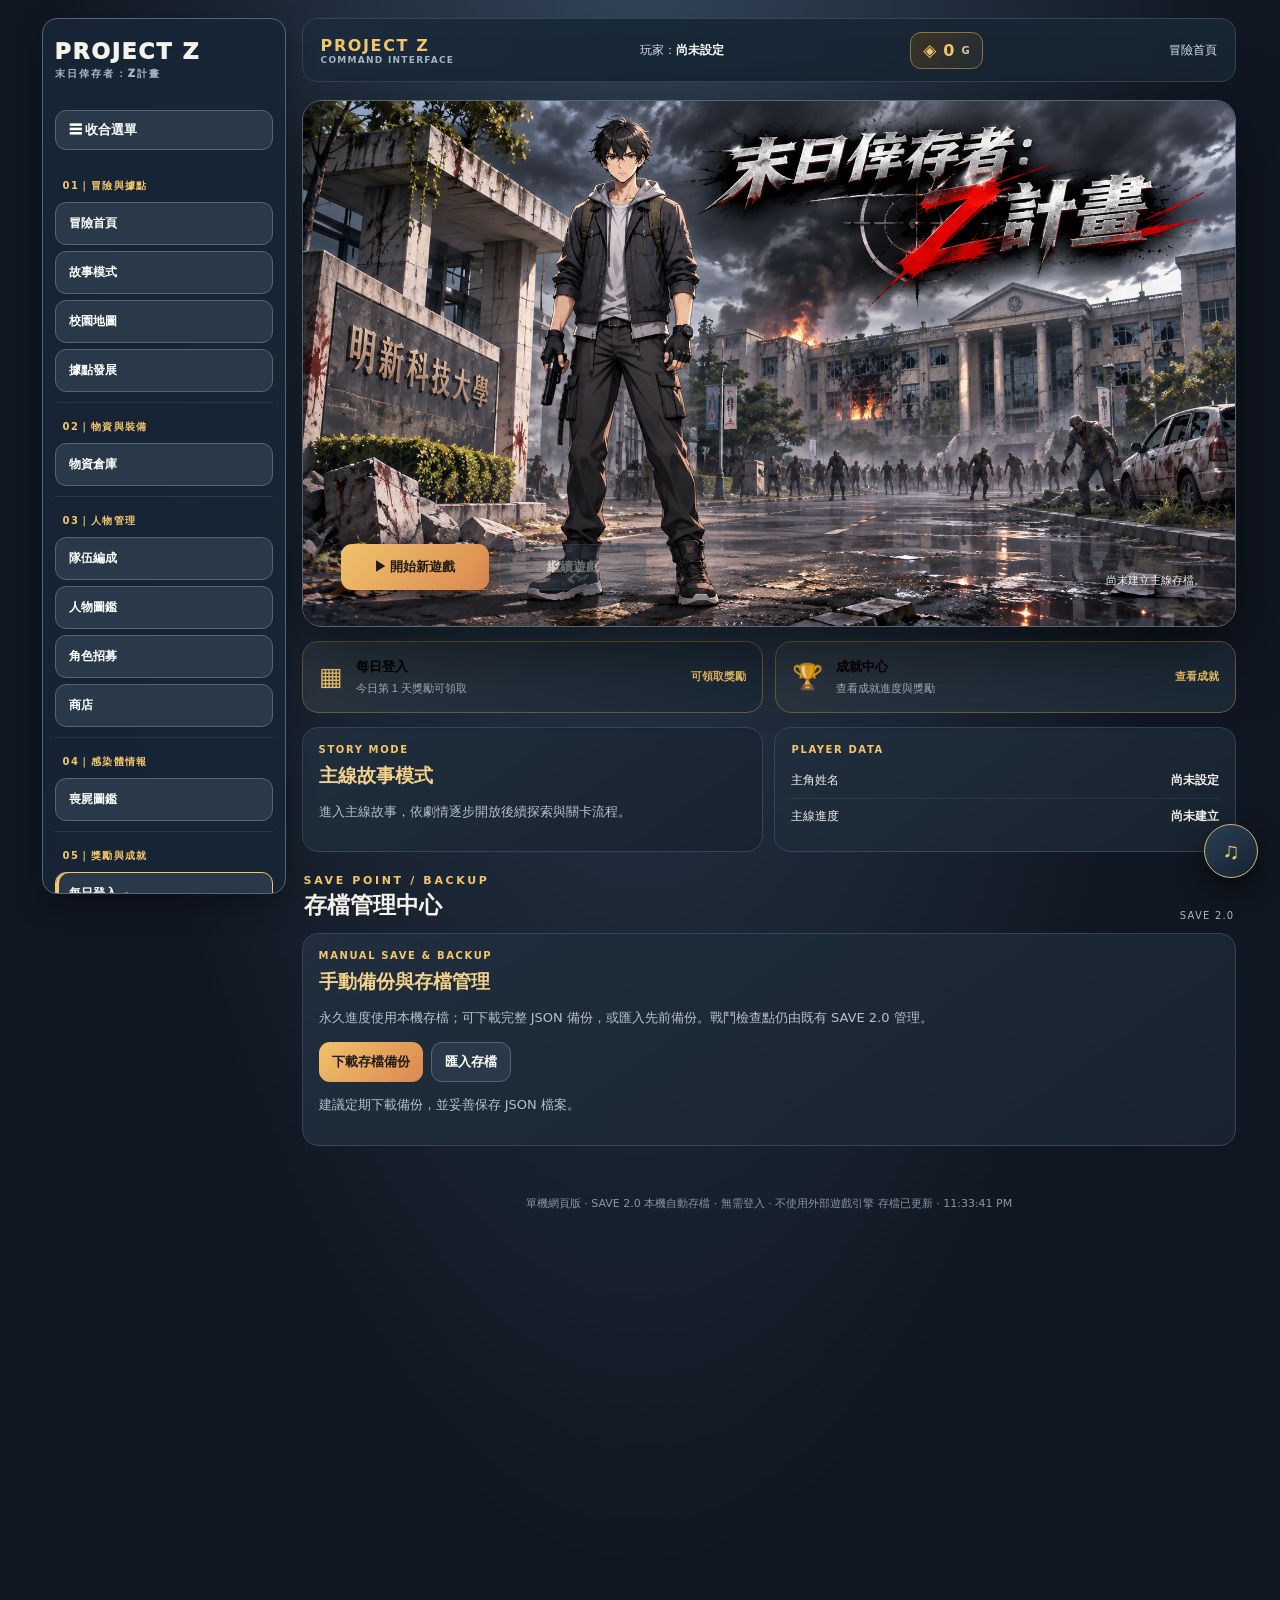
==== commit 5d694203: "Restore replay action for completed story missions" ====
--- a/index.html
+++ b/index.html
@@ -838,13 +838,13 @@
  if(pt)pt.textContent='已完成 '+doneCount+' / '+mainMissions.length;if(pf)pf.style.width=(doneCount/mainMissions.length*100)+'%';
  if(!Number.isInteger(storySelectedMission)||storySelectedMission<0||storySelectedMission>=mainMissions.length){storySelectedMission=0;for(let i=mainMissions.length-1;i>=0;i--)if(canStartMission(i)){storySelectedMission=i;break;}}
  if(!canStartMission(storySelectedMission)){storySelectedMission=0;for(let i=mainMissions.length-1;i>=0;i--)if(canStartMission(i)){storySelectedMission=i;break;}}
- const i=storySelectedMission,m=mainMissions[i],done=profile.completed.includes(i),open=canStartMission(i),state=done?'已完成':open?'可進入':'未解鎖',button=open&&!done?'進入關卡':'';
+ const i=storySelectedMission,m=mainMissions[i],done=profile.completed.includes(i),open=canStartMission(i),state=done?'已完成':open?'可進入':'未解鎖',button=done?'再次進入':open?'進入關卡':'';
  const unlocked=mainMissions.map((mission,index)=>({mission,index})).filter(x=>canStartMission(x.index));
  const options=unlocked.map(x=>'<option value="'+x.index+'" '+(x.index===i?'selected':'')+'>第'+x.mission.code+'關｜'+x.mission.name+(profile.completed.includes(x.index)?'（已完成）':'（已解鎖）')+'</option>').join('');
  const typeMap={normal:['normalMale','normalFemale'],runner:['runnerFemale'],armored:['armoredGuard'],special:['specialMale','specialFemale'],boss:['tyrantBoss']},presentTypes=new Set();
  (m.waves||[]).forEach(w=>{for(let j=0;j<w.length;j+=2)(typeMap[w[j]]||[]).forEach(id=>presentTypes.add(id));});
  const discoveredCount=zombieArchiveEntries.filter(z=>presentTypes.has(z.id)&&done&&profile.zombieDiscoveries[z.id]).length,prevDisabled=i===0,nextDisabled=i===mainMissions.length-1;
- ml.innerHTML='<div class="storyMissionCarousel"><div class="storyMissionNav"><button type="button" class="storyArrow" data-story-prev '+(prevDisabled?'disabled':'')+' aria-label="上一關">‹</button><div class="storyMissionNavCenter"><span class="storyMissionCount">'+m.code+' / '+String(mainMissions.length).padStart(2,'0')+'</span><label class="storyMissionJumpLabel" for="storyMissionJump">快速跳轉</label><select id="storyMissionJump" class="storyMissionJump" aria-label="選擇已解鎖關卡">'+options+'</select></div><button type="button" class="storyArrow" data-story-next '+(nextDisabled?'disabled':'')+' aria-label="下一關">›</button></div><div class="storyMissionFocus"><div class="storyMissionHead"><span class="storyMissionTitle">'+m.code+'｜'+m.name+'</span><span class="storyMissionState '+(done?'done':open?'available':'')+'">'+state+'</span></div><p class="storyMissionSummary">'+m.story+'</p><div class="storyMissionMeta"><span>故事場景｜'+m.location.replace('明新科技大學・','').replace('明新科技大學','校園')+'</span><span>'+(done?'已完成紀錄':open?'已解鎖':'尚未解鎖')+'</span></div><div class="storyMissionActions"><button class="btn" type="button" data-mission-details="'+i+'">故事詳情</button><button class="btn" type="button" data-story-zombie-info="'+i+'">☠ 本關喪屍情報（'+presentTypes.size+' 種 · 已解密 '+discoveredCount+'）</button>'+(open&&!done?'<button class="btn primary" type="button" data-mission="'+i+'">進入關卡</button>':'')+'</div></div></div>';
+ ml.innerHTML='<div class="storyMissionCarousel"><div class="storyMissionNav"><button type="button" class="storyArrow" data-story-prev '+(prevDisabled?'disabled':'')+' aria-label="上一關">‹</button><div class="storyMissionNavCenter"><span class="storyMissionCount">'+m.code+' / '+String(mainMissions.length).padStart(2,'0')+'</span><label class="storyMissionJumpLabel" for="storyMissionJump">快速跳轉</label><select id="storyMissionJump" class="storyMissionJump" aria-label="選擇已解鎖關卡">'+options+'</select></div><button type="button" class="storyArrow" data-story-next '+(nextDisabled?'disabled':'')+' aria-label="下一關">›</button></div><div class="storyMissionFocus"><div class="storyMissionHead"><span class="storyMissionTitle">'+m.code+'｜'+m.name+'</span><span class="storyMissionState '+(done?'done':open?'available':'')+'">'+state+'</span></div><p class="storyMissionSummary">'+m.story+'</p><div class="storyMissionMeta"><span>故事場景｜'+m.location.replace('明新科技大學・','').replace('明新科技大學','校園')+'</span><span>'+(done?'已完成紀錄':open?'已解鎖':'尚未解鎖')+'</span></div><div class="storyMissionActions"><button class="btn" type="button" data-mission-details="'+i+'">故事詳情</button><button class="btn" type="button" data-story-zombie-info="'+i+'">☠ 本關喪屍情報（'+presentTypes.size+' 種 · 已解密 '+discoveredCount+'）</button><button class="btn primary" type="button" data-mission="'+i+'" '+(open?'':'disabled')+'>'+button+'</button></div></div></div>';
  const prev=ml.querySelector('[data-story-prev]'),next=ml.querySelector('[data-story-next]'),jump=ml.querySelector('#storyMissionJump');
  if(prev)prev.onclick=()=>{if(storySelectedMission>0){storySelectedMission--;renderStory();}};if(next)next.onclick=()=>{if(storySelectedMission<mainMissions.length-1){storySelectedMission++;renderStory();}};
  if(jump)jump.onchange=()=>{const target=Number(jump.value);if(canStartMission(target)){storySelectedMission=target;renderStory();}};
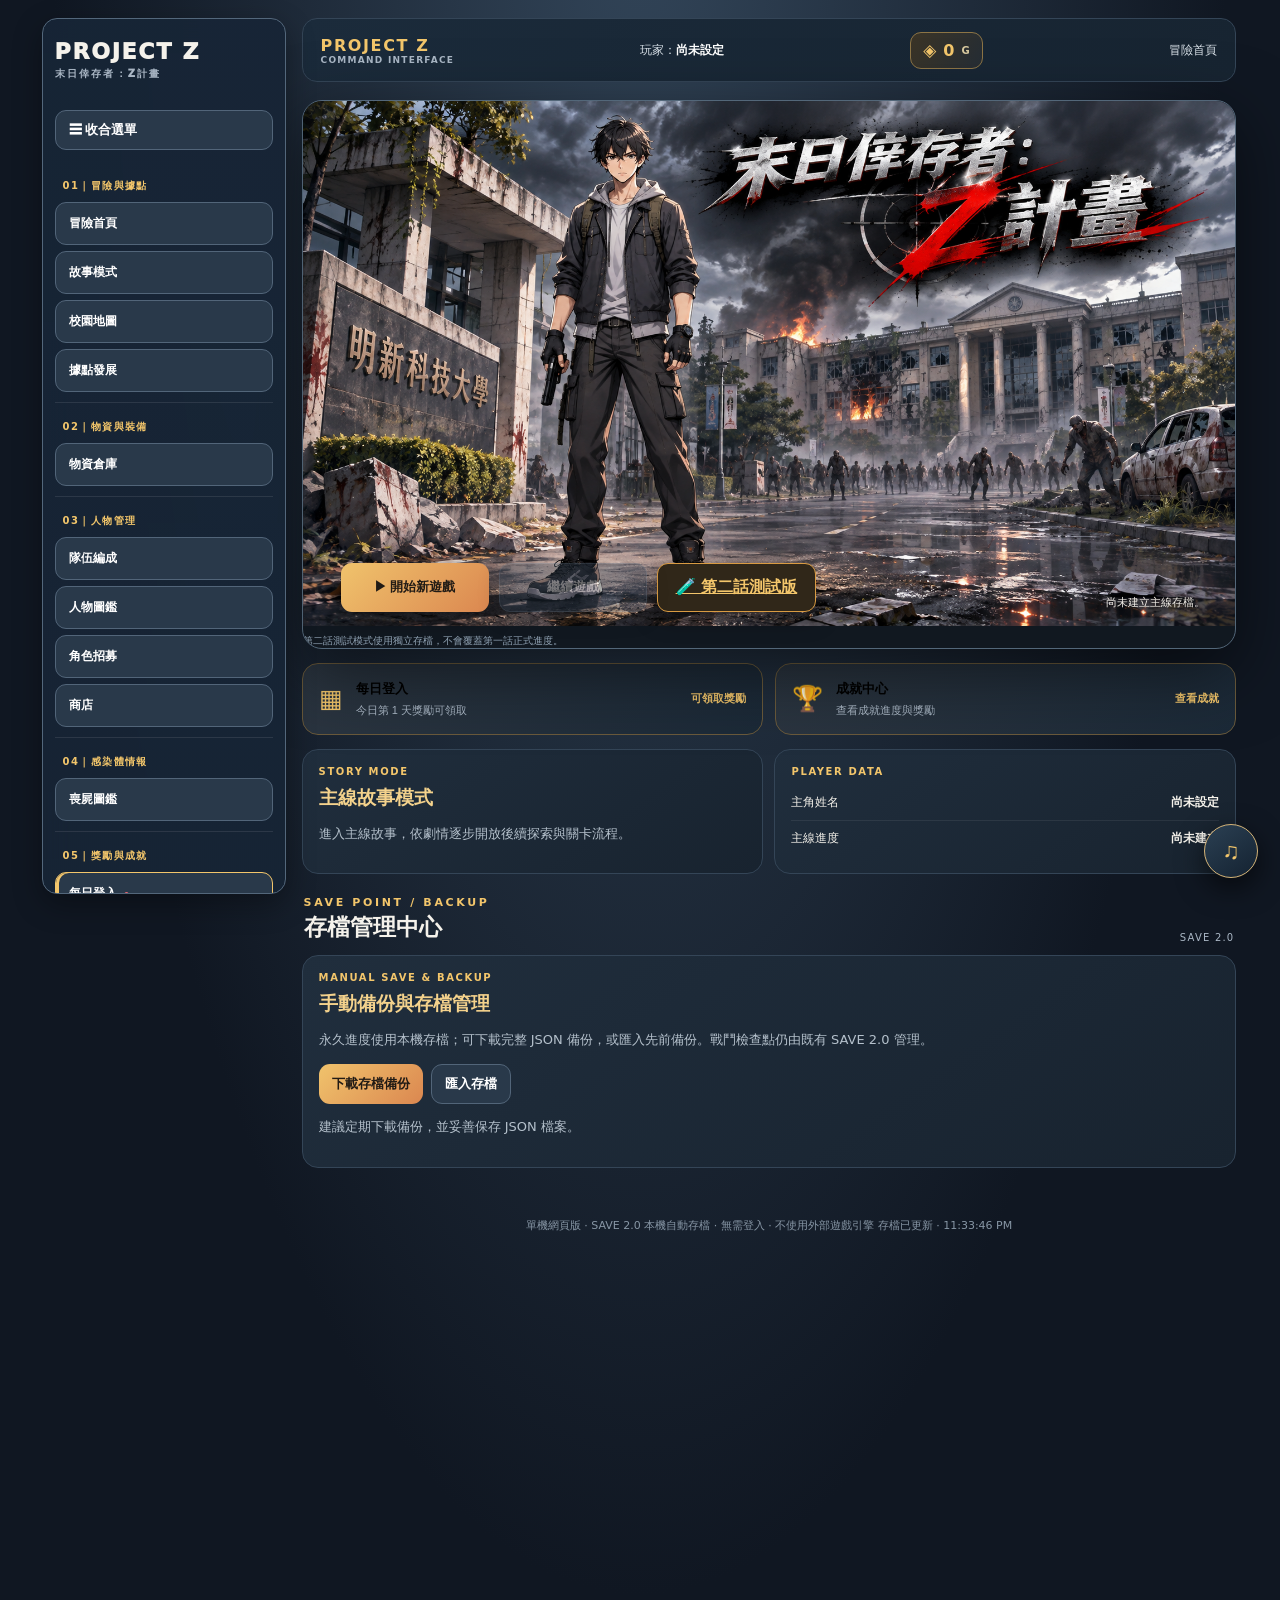
==== commit ac46e020: "Add Episode 2 test entry to game home screen" ====
--- a/index.html
+++ b/index.html
@@ -417,8 +417,10 @@
  <div class="homeCoverActions">
   <button class="btn primary" id="startNewGame" type="button">▶ 開始新遊戲</button>
   <button class="btn secondaryAction" id="continueGame" type="button">繼續遊戲</button>
+  <a class="btn" href="./episode2-test.html" style="border-color:#d99b42;background:#302719;color:#f3c66b">🧪 第二話測試版</a>
  </div>
  <p class="homeCoverSaveStatus" id="homeSaveStatus">尚未建立主線存檔。</p>
+ <p class="heroFootnote">第二話測試模式使用獨立存檔，不會覆蓋第一話正式進度。</p>
 </div>
 
 <div class="rewardShortcutGrid"><button class="card rewardShortcut" type="button" data-screen="dailyLogin"><span class="rewardShortcutIcon">▦</span><span><b>每日登入</b><small id="homeDailyLoginStatus">查看今日簽到獎勵</small></span><strong id="homeDailyLoginBadge">前往簽到 →</strong></button><button class="card rewardShortcut" type="button" data-screen="achievements"><span class="rewardShortcutIcon">🏆</span><span><b>成就中心</b><small id="homeAchievementStatus">查看成就進度與獎勵</small></span><strong id="homeAchievementBadge">查看成就 →</strong></button></div>
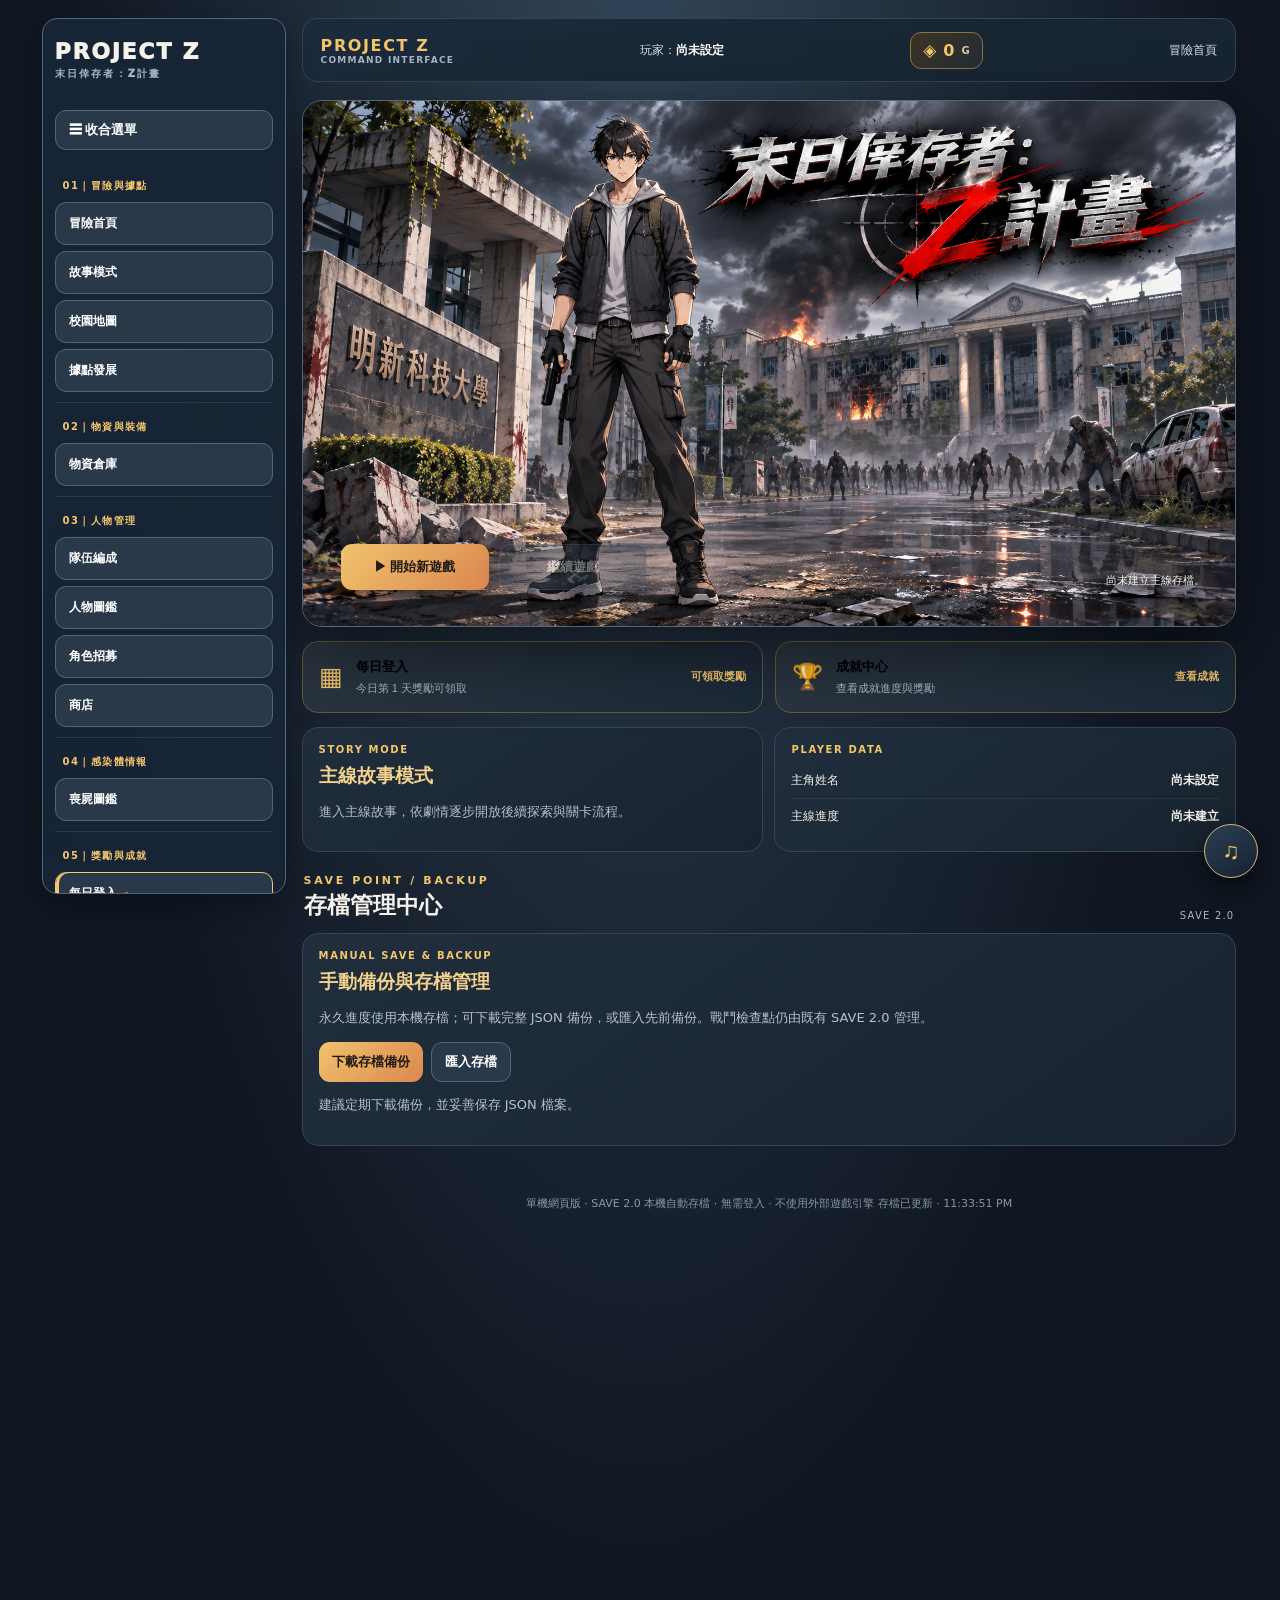
==== commit a1cab4e8: "Restore original first-episode homepage without episode 2 test entry" ====
--- a/index.html
+++ b/index.html
@@ -417,10 +417,8 @@
  <div class="homeCoverActions">
   <button class="btn primary" id="startNewGame" type="button">▶ 開始新遊戲</button>
   <button class="btn secondaryAction" id="continueGame" type="button">繼續遊戲</button>
-  <a class="btn" href="./episode2-test.html" style="border-color:#d99b42;background:#302719;color:#f3c66b">🧪 第二話測試版</a>
  </div>
  <p class="homeCoverSaveStatus" id="homeSaveStatus">尚未建立主線存檔。</p>
- <p class="heroFootnote">第二話測試模式使用獨立存檔，不會覆蓋第一話正式進度。</p>
 </div>
 
 <div class="rewardShortcutGrid"><button class="card rewardShortcut" type="button" data-screen="dailyLogin"><span class="rewardShortcutIcon">▦</span><span><b>每日登入</b><small id="homeDailyLoginStatus">查看今日簽到獎勵</small></span><strong id="homeDailyLoginBadge">前往簽到 →</strong></button><button class="card rewardShortcut" type="button" data-screen="achievements"><span class="rewardShortcutIcon">🏆</span><span><b>成就中心</b><small id="homeAchievementStatus">查看成就進度與獎勵</small></span><strong id="homeAchievementBadge">查看成就 →</strong></button></div>
